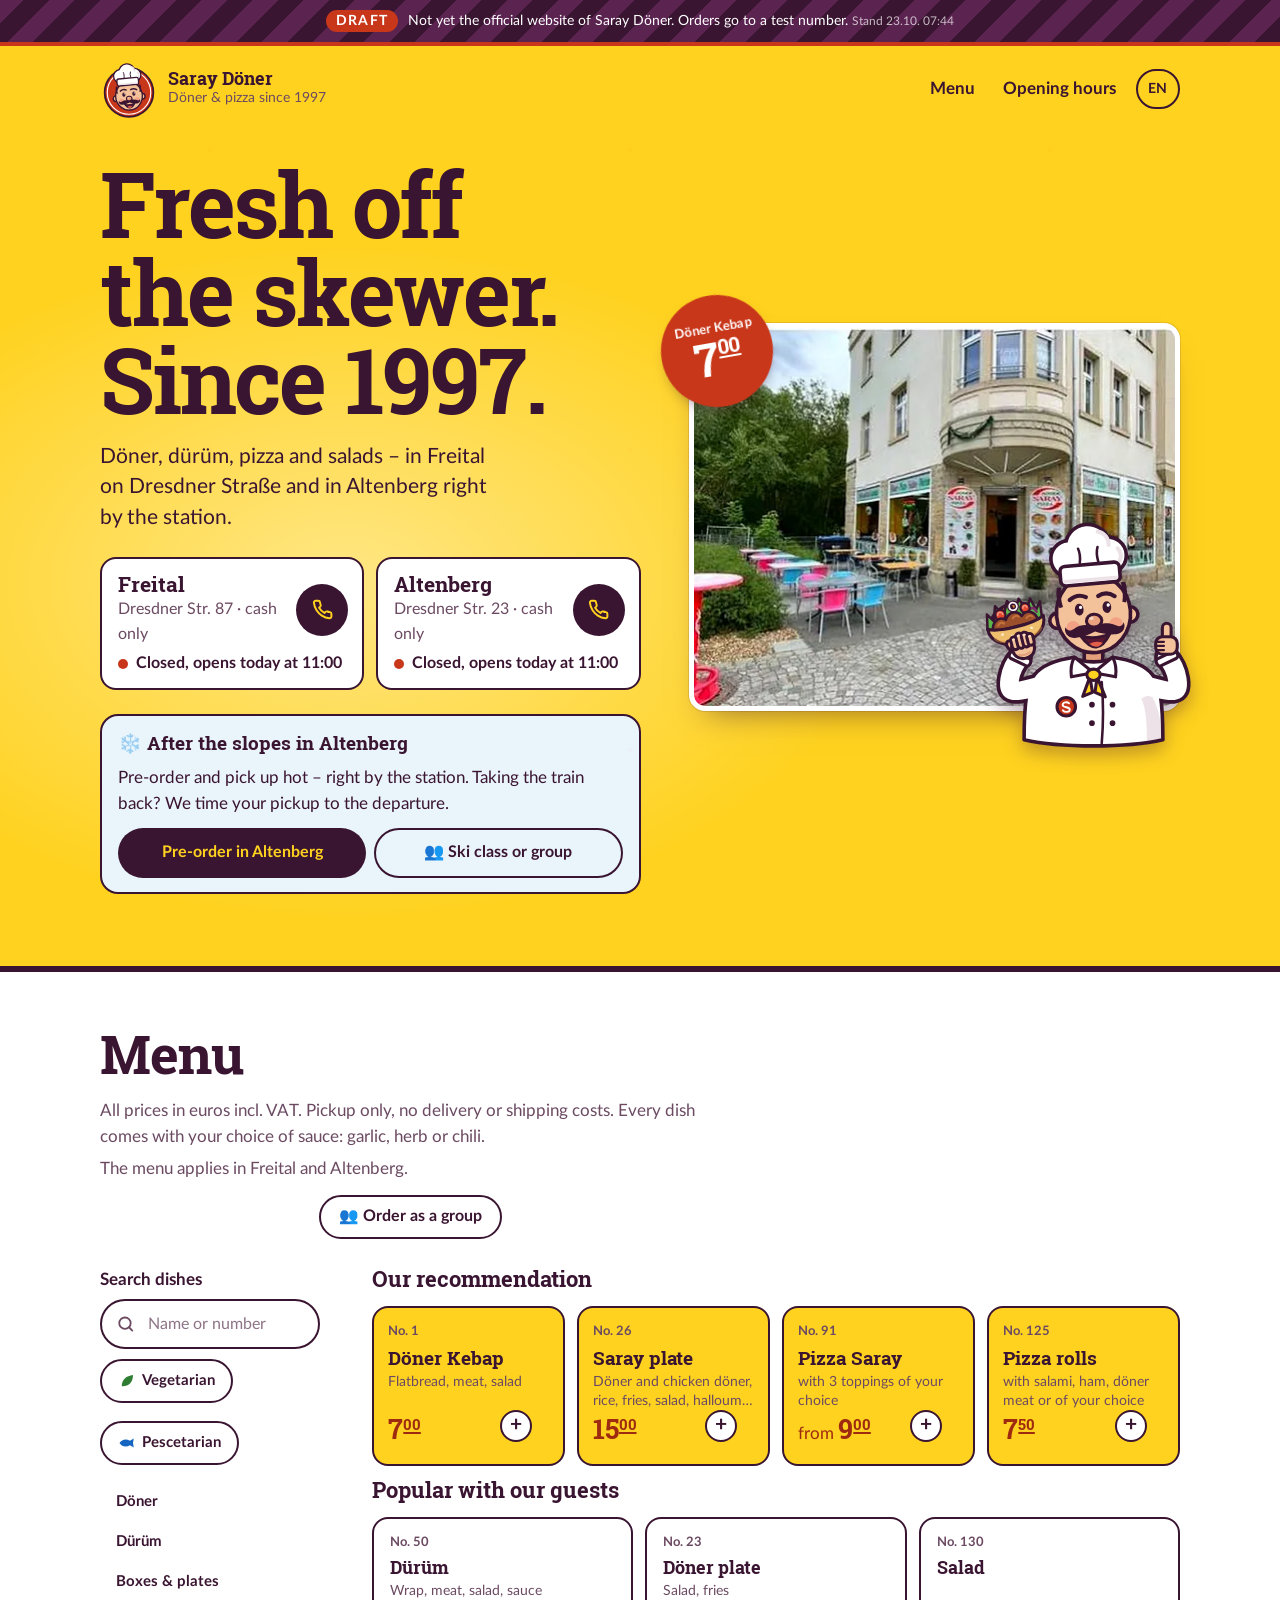
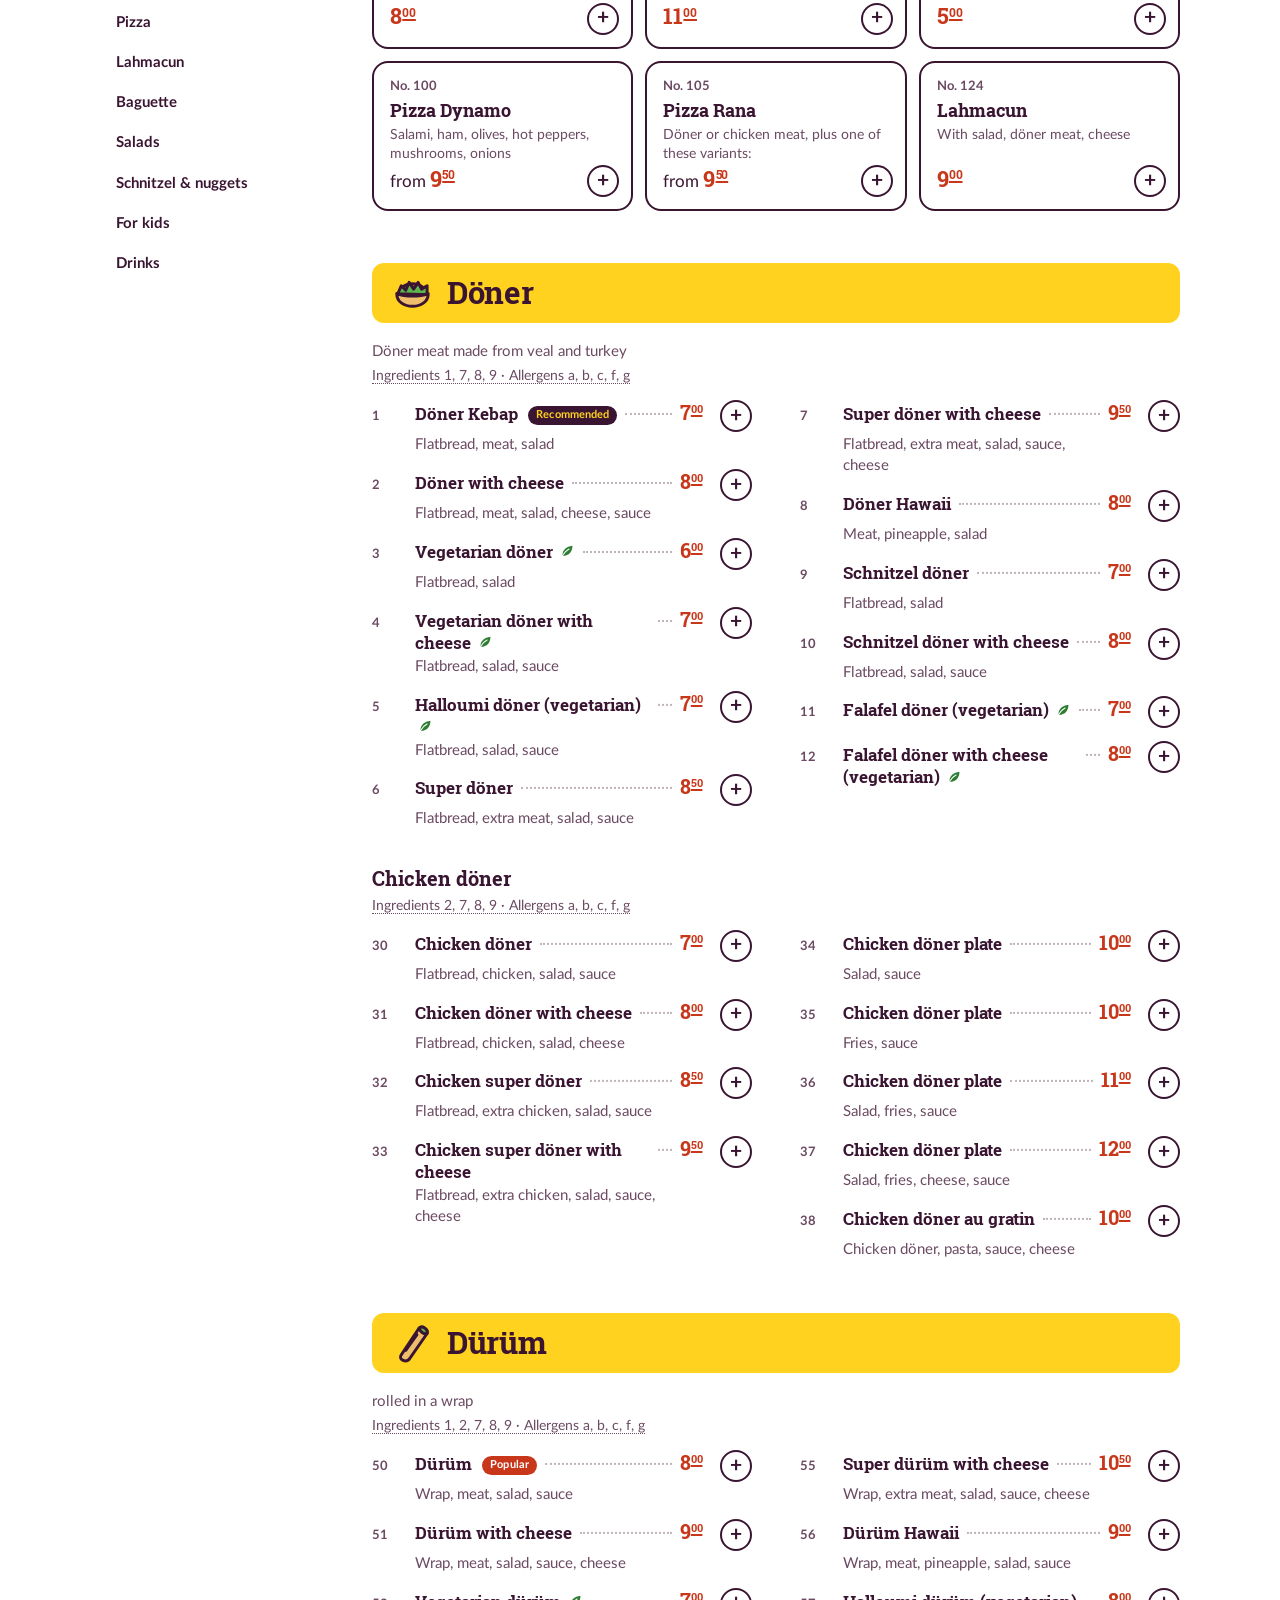
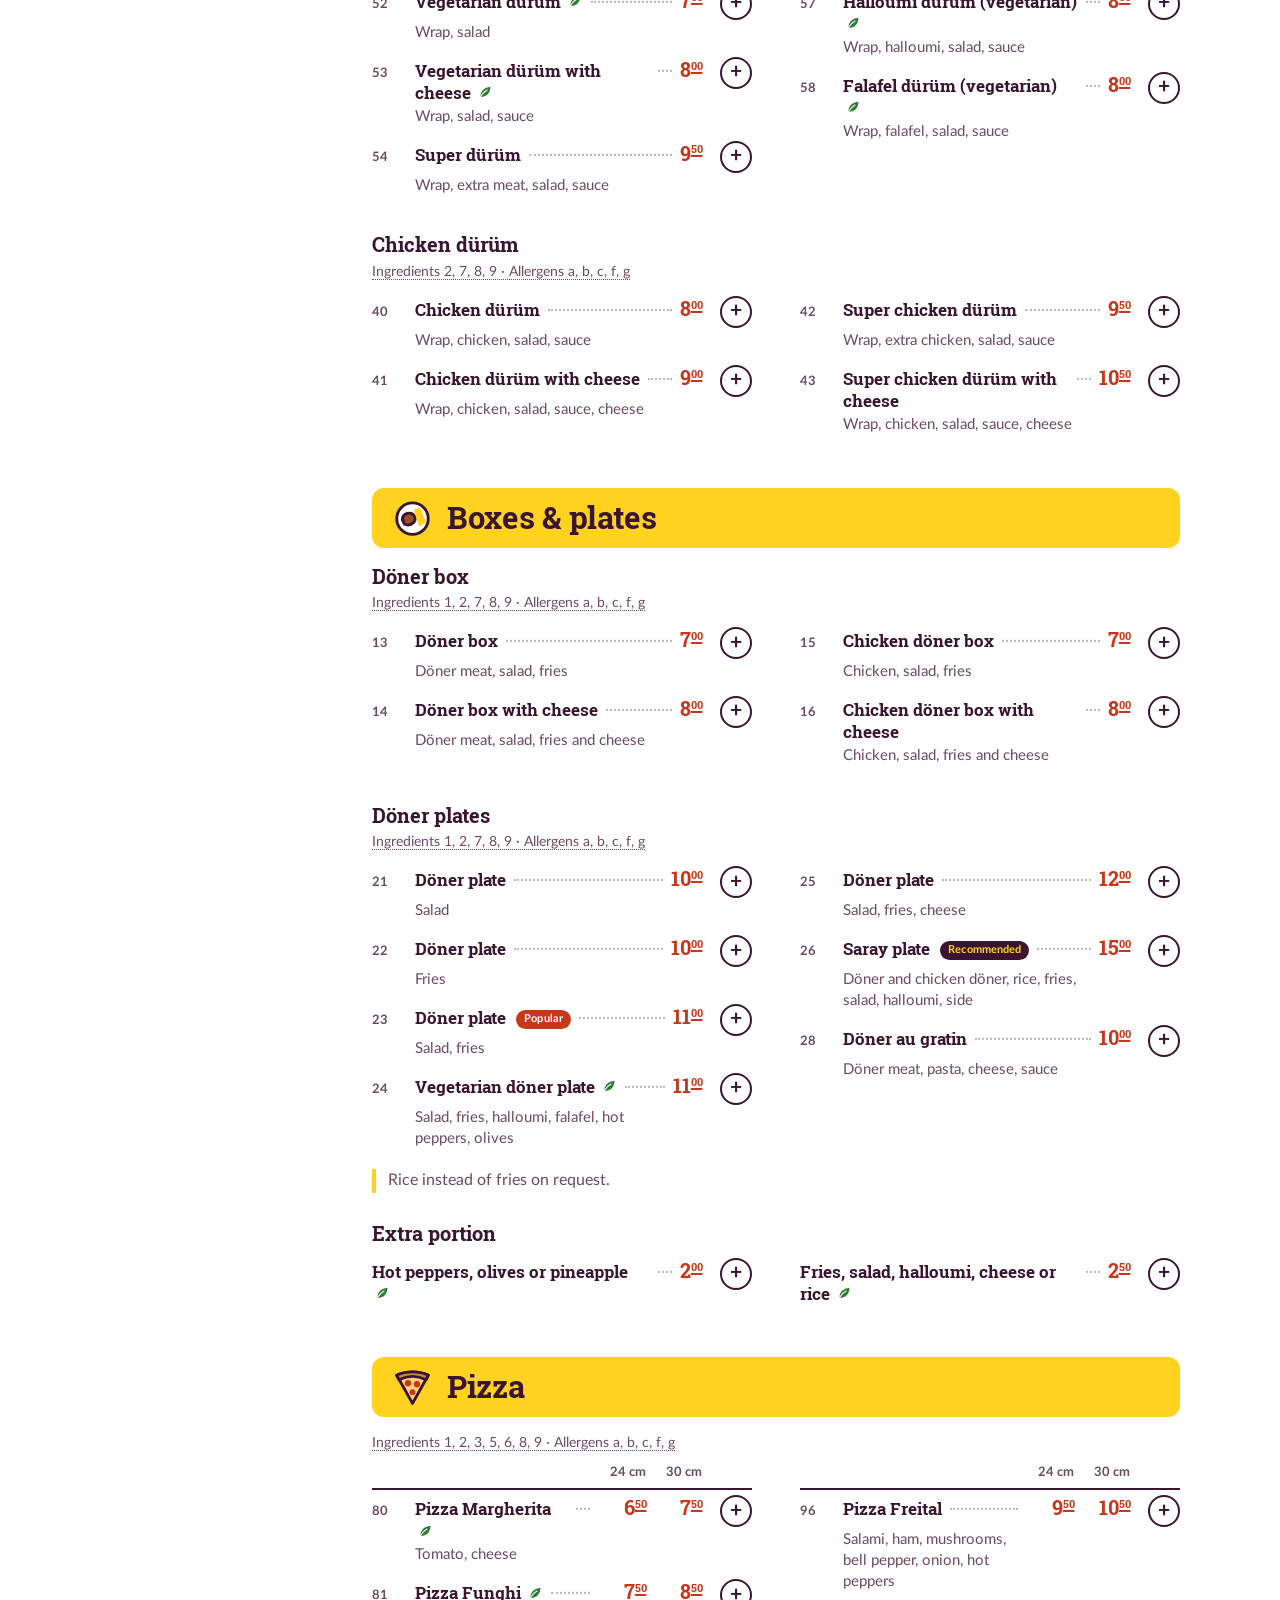
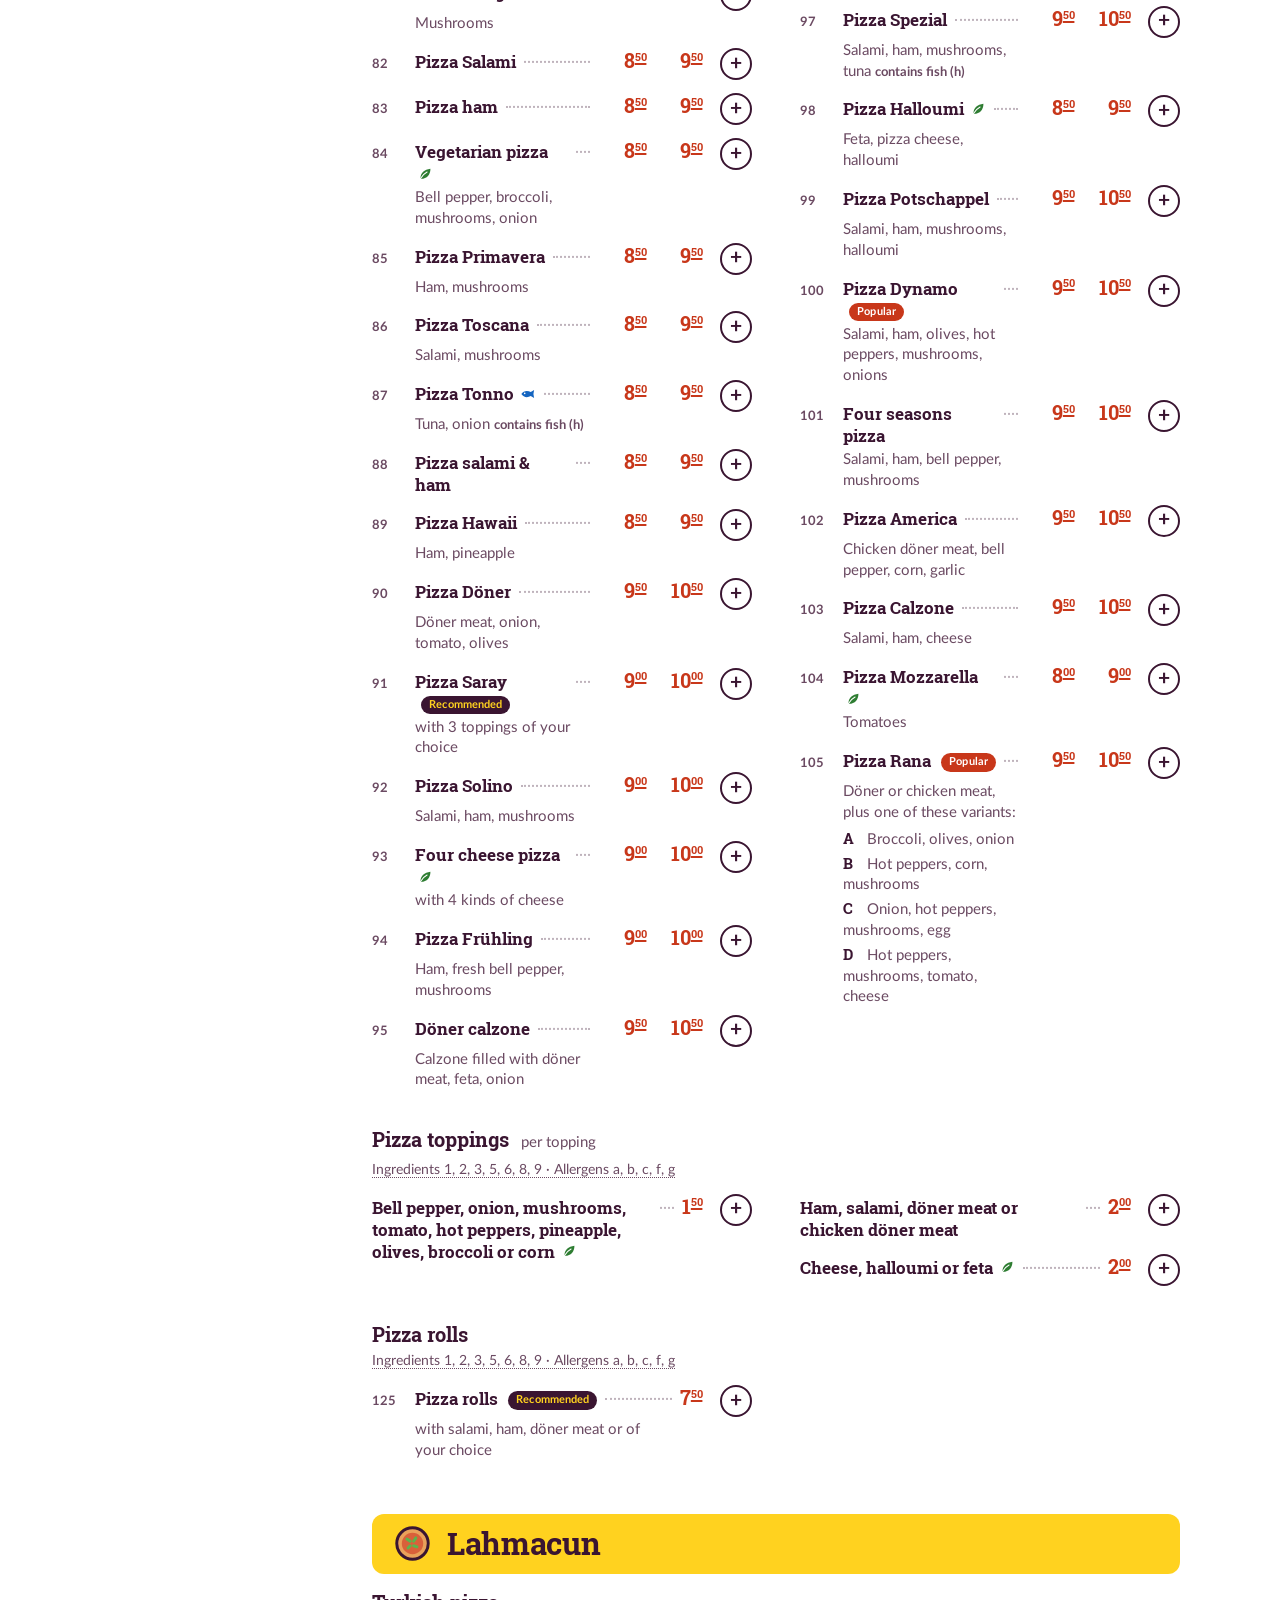
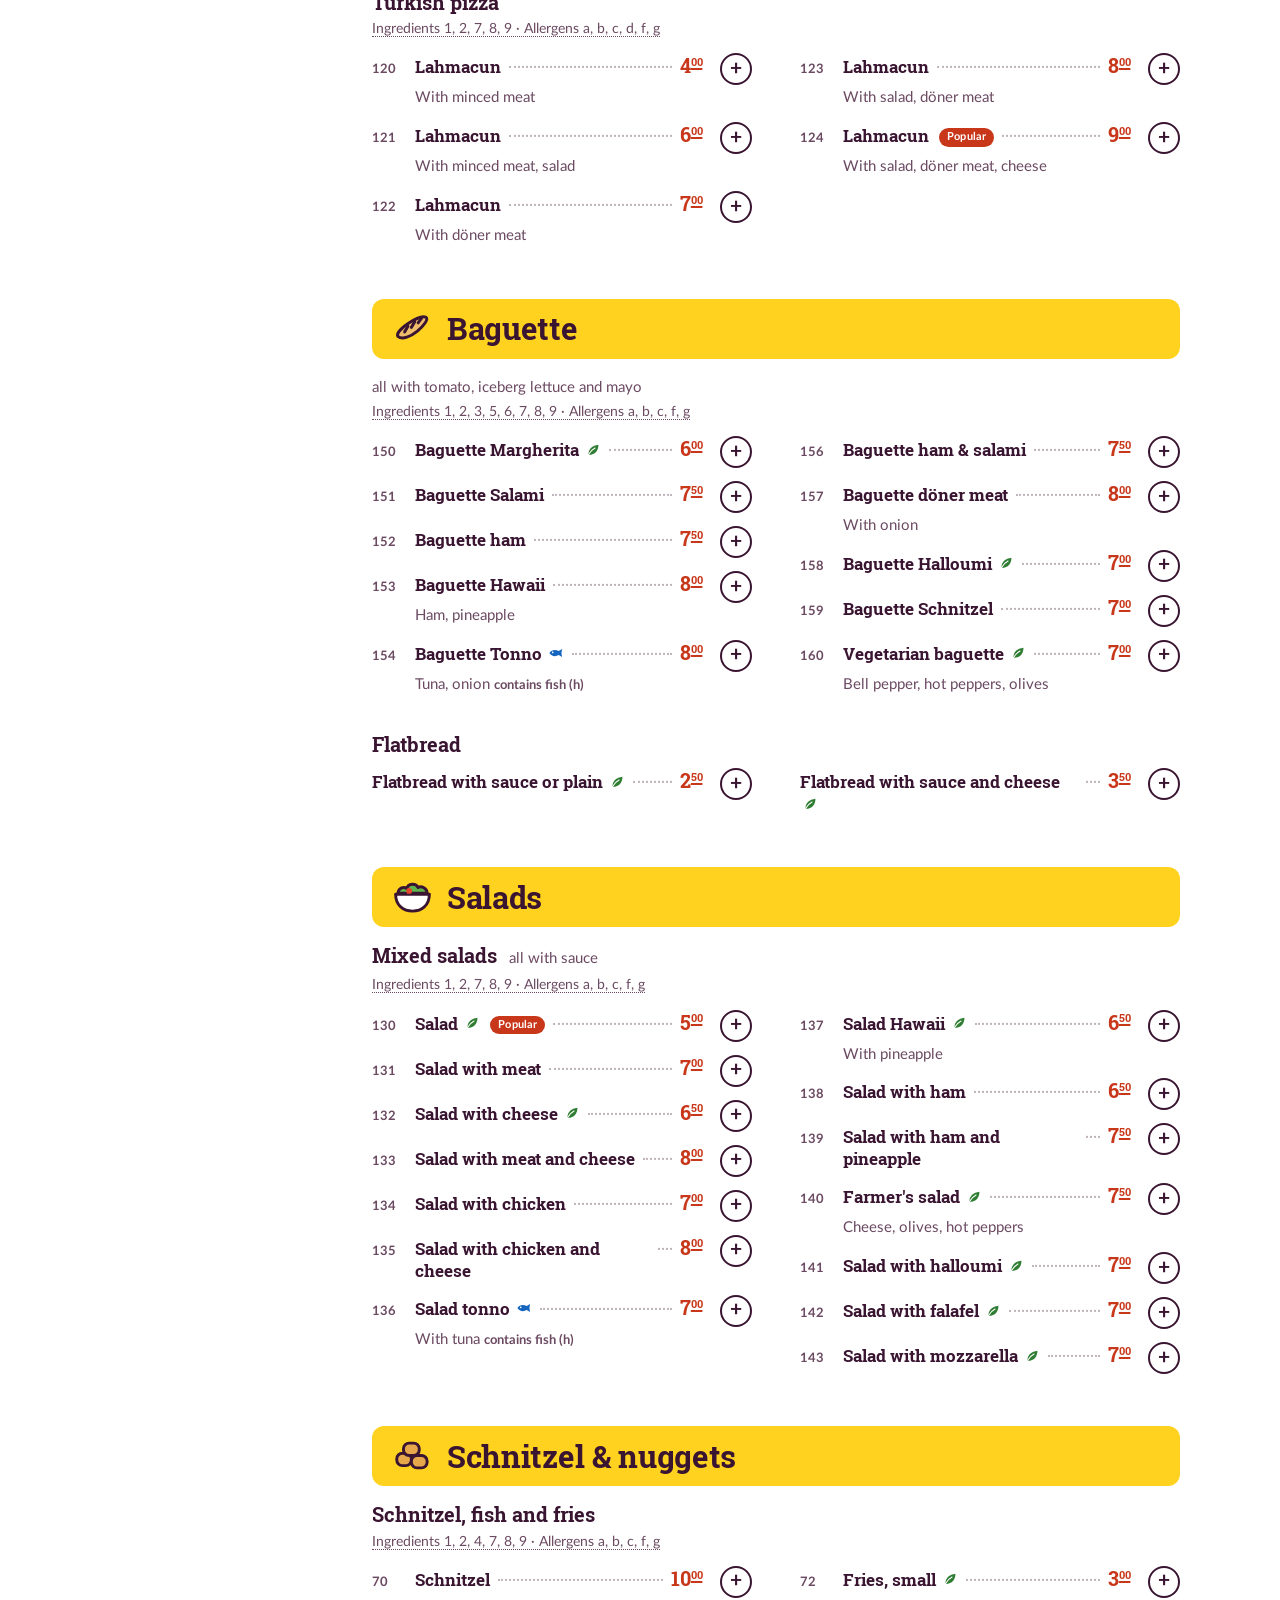
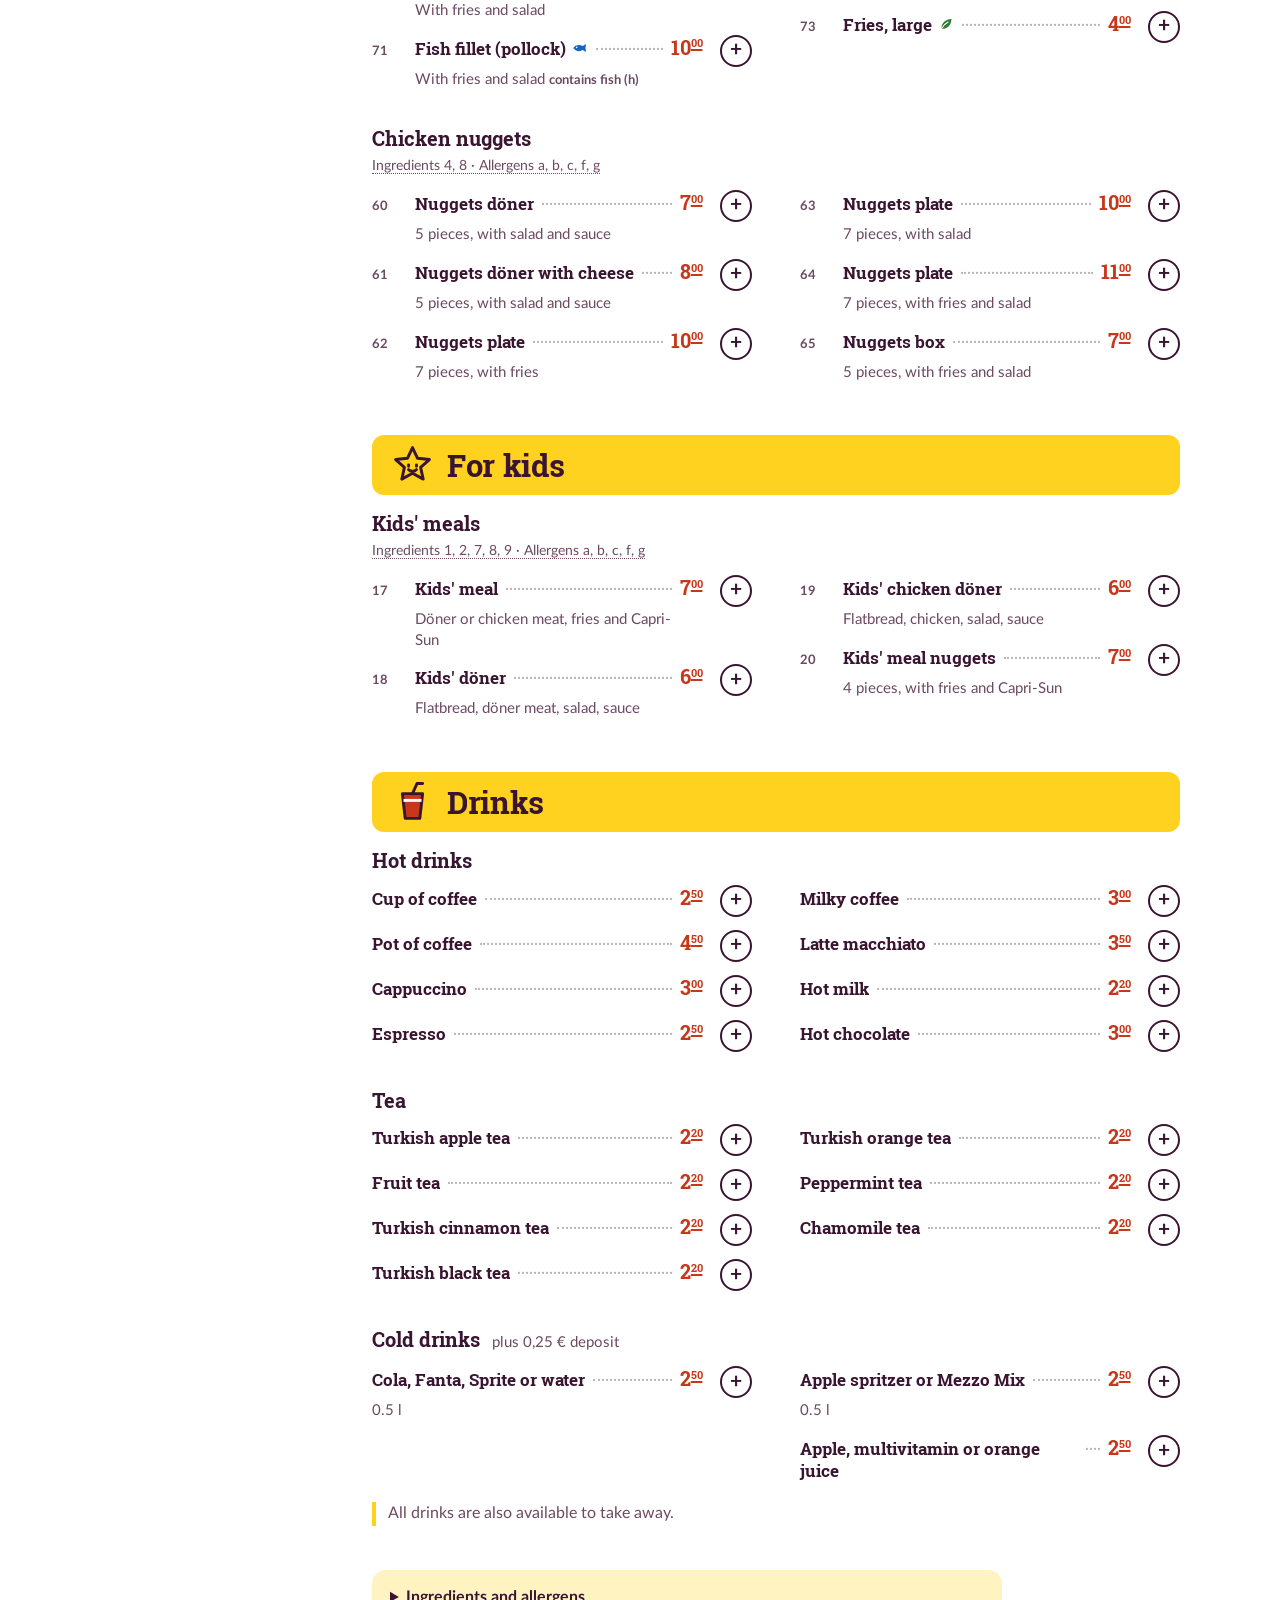
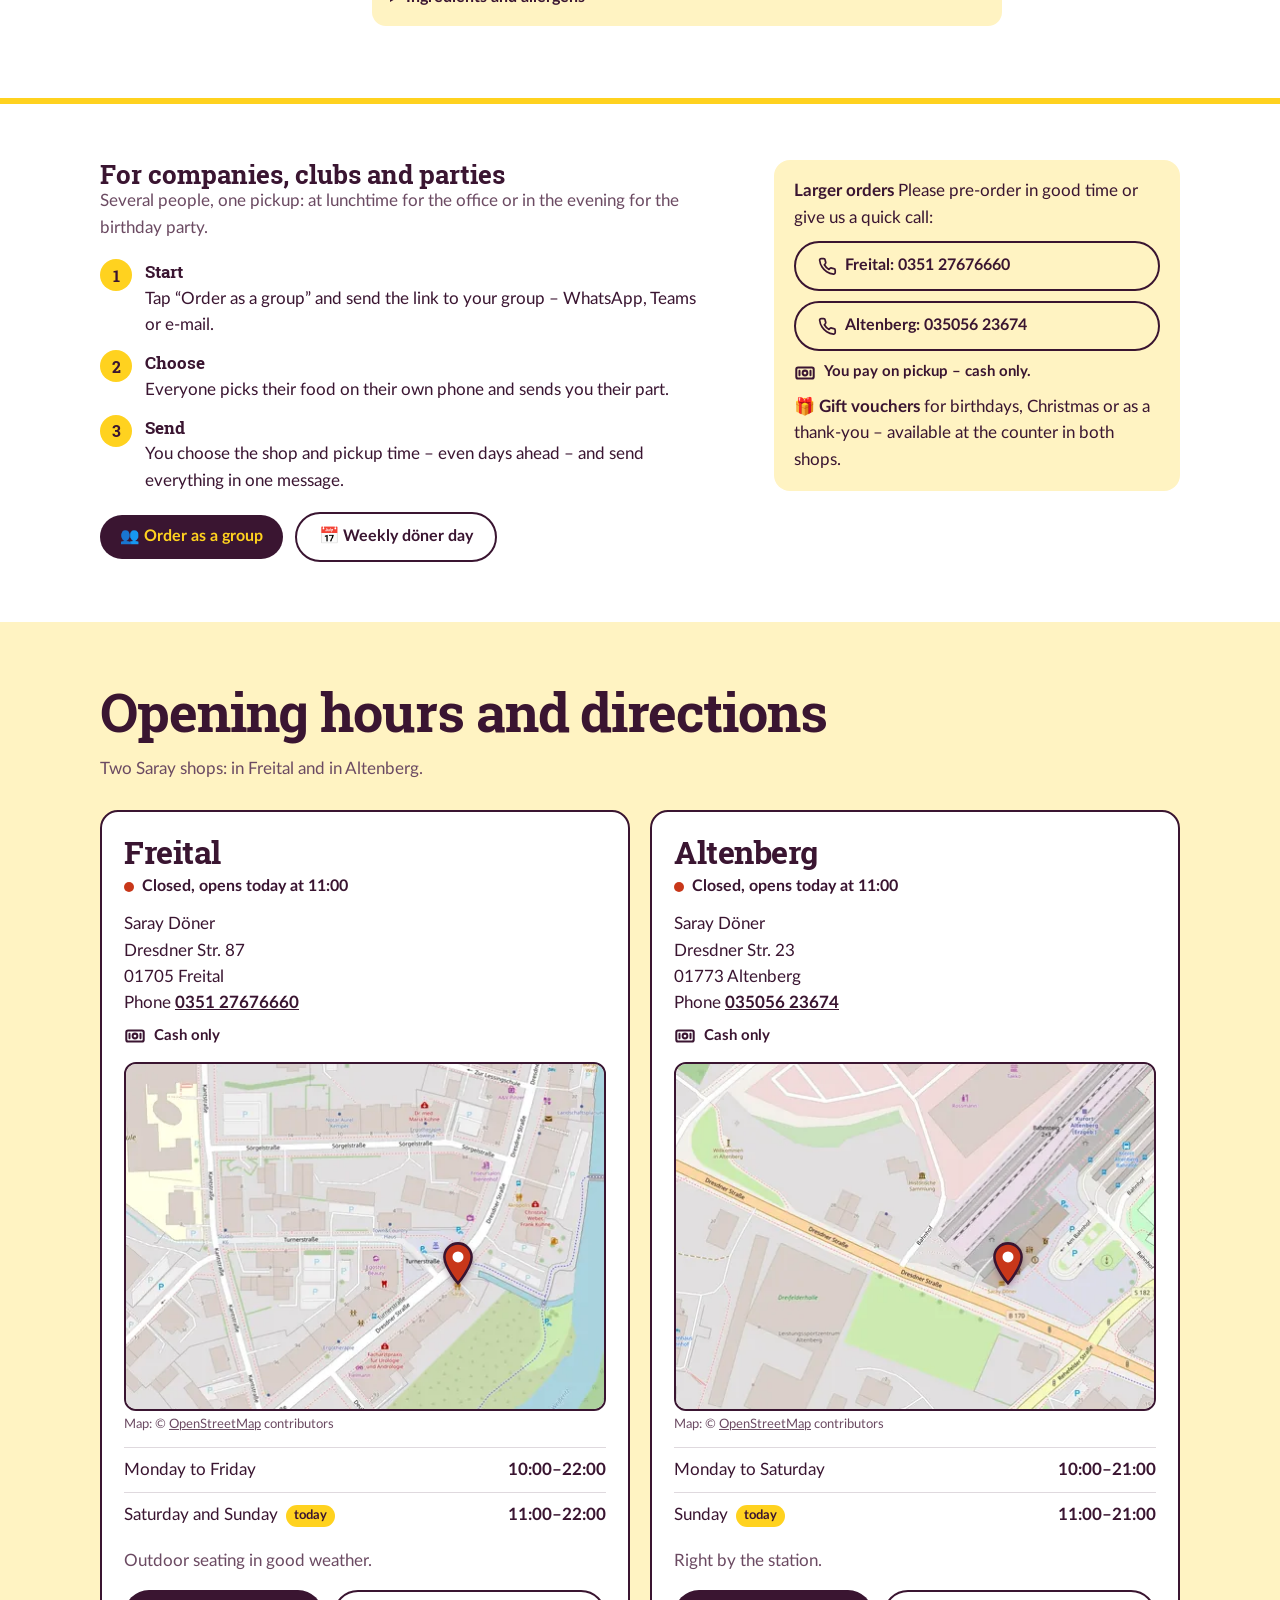
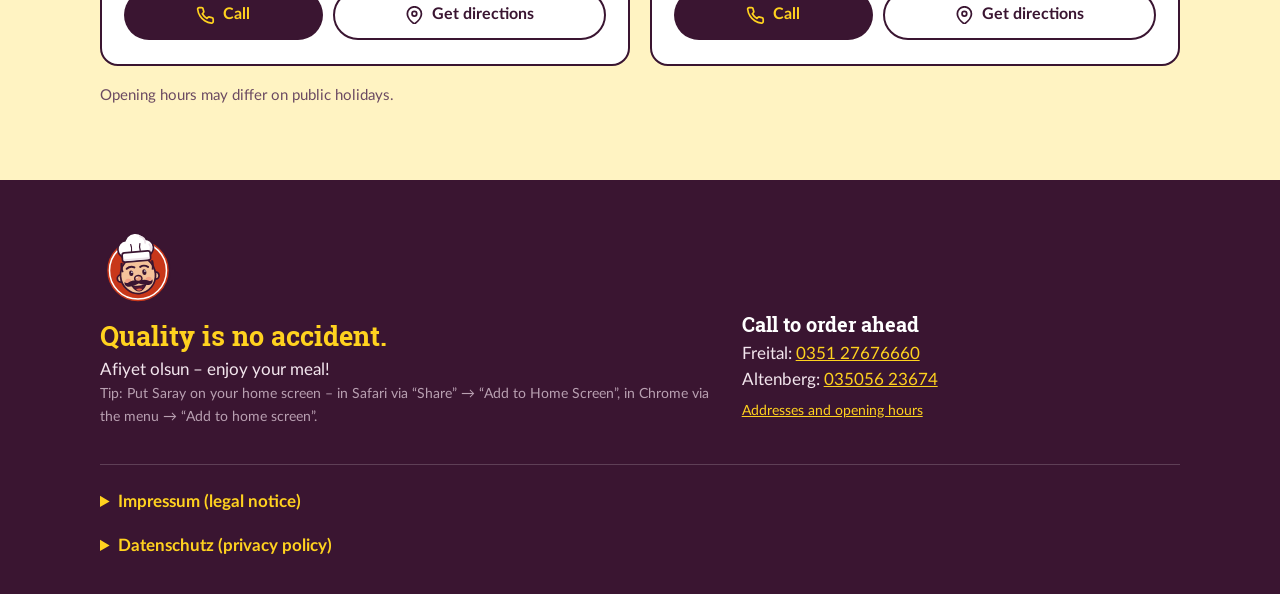
==== docs/index.html @ f1e2d2fd "Allergie-Hinweis, Tagesplan, Bestellungen an anderes Gerät, Testbestellung Co-Authored-By: Claude Op" ====
<!doctype html>
<!--
  Saray Döner – neue Website (Stand: 16.10.2026)
  Vor dem Livegang: Impressum und Datenschutz unten ausfüllen (gelb markiert),
  Adresse/Öffnungszeiten Altenberg und Preise mit dem Inhaber gegenprüfen.
  Keine externen Dienste: Schriften und Fotos sind in dieser Datei eingebettet.
-->
<html lang="de">
<head>
<meta charset="utf-8">
<meta name="viewport" content="width=device-width, initial-scale=1, viewport-fit=cover">
<title>[Entwurf] Saray Döner Freital &amp; Altenberg – Döner, Pizza und Salate seit 1997</title>
<meta name="description" content="Saray Döner in Freital (Dresdner Str. 87) und Altenberg (Dresdner Str. 23): Döner, Dürüm, Pizza, Lahmacun und Salate. Speisekarte mit Preisen, Öffnungszeiten und Telefonnummern.">
<link rel="canonical" href="https://xn--saraydner-57a.de/">
<meta name="theme-color" content="#FFD21F">
<meta name="format-detection" content="telephone=no">
<meta property="og:type" content="website">
<meta property="og:locale" content="de_DE">
<meta property="og:title" content="Saray Döner – Freital &amp; Altenberg">
<meta property="og:description" content="Döner, Dürüm, Pizza und Salate seit 1997. Speisekarte, Öffnungszeiten und Telefon.">
<meta property="og:url" content="https://xn--saraydner-57a.de/">
<link rel="icon" href="img/favicon-96.png" type="image/png" sizes="96x96">
<link rel="icon" href="img/saray-koch-kopf.svg" type="image/svg+xml">
<link rel="manifest" href="manifest.webmanifest">
<link rel="apple-touch-icon" href="img/app-180.png">
<meta name="apple-mobile-web-app-title" content="Saray">
<meta name="mobile-web-app-capable" content="yes">
<meta name="apple-mobile-web-app-capable" content="yes">
<meta name="robots" content="noindex">
<link rel="stylesheet" href="css/style.css?v=4a9db871">
<script type="application/ld+json">{"@context": "https://schema.org", "@graph": [{"@type": "Restaurant", "@id": "https://xn--saraydner-57a.de/#ort-freital", "name": "Saray Döner Freital", "url": "https://xn--saraydner-57a.de/", "telephone": "+49 351 27676660", "servesCuisine": ["Döner", "Pizza", "Türkisch"], "priceRange": "€", "paymentAccepted": "Cash", "currenciesAccepted": "EUR", "hasMenu": "https://xn--saraydner-57a.de/#speisekarte", "address": {"@type": "PostalAddress", "streetAddress": "Dresdner Str. 87", "postalCode": "01705", "addressLocality": "Freital", "addressCountry": "DE"}, "openingHoursSpecification": [{"@type": "OpeningHoursSpecification", "dayOfWeek": ["Monday", "Tuesday", "Wednesday", "Thursday", "Friday"], "opens": "10:00", "closes": "22:00"}, {"@type": "OpeningHoursSpecification", "dayOfWeek": ["Saturday", "Sunday"], "opens": "11:00", "closes": "22:00"}]}, {"@type": "Restaurant", "@id": "https://xn--saraydner-57a.de/#ort-altenberg", "name": "Saray Döner Altenberg", "url": "https://xn--saraydner-57a.de/", "telephone": "+49 35056 23674", "servesCuisine": ["Döner", "Pizza", "Türkisch"], "priceRange": "€", "paymentAccepted": "Cash", "currenciesAccepted": "EUR", "hasMenu": "https://xn--saraydner-57a.de/#speisekarte", "address": {"@type": "PostalAddress", "streetAddress": "Dresdner Str. 23", "postalCode": "01773", "addressLocality": "Altenberg", "addressCountry": "DE"}, "openingHoursSpecification": [{"@type": "OpeningHoursSpecification", "dayOfWeek": ["Monday", "Tuesday", "Wednesday", "Thursday", "Friday", "Saturday"], "opens": "10:00", "closes": "21:00"}, {"@type": "OpeningHoursSpecification", "dayOfWeek": ["Sunday"], "opens": "11:00", "closes": "21:00"}]}]}</script>
</head>
<body class="vorschau">
<div class="vorschau-band" role="note"><strong data-en="DRAFT">ENTWURF</strong> <span data-en="Not yet the official website of Saray Döner. Orders go to a test number.">Noch nicht die offizielle Seite von Saray Döner. Bestellungen gehen an eine Testnummer.</span> <small class="stand">Stand 23.10. 07:44</small></div>
<a class="skip" href="#speisekarte" data-en="Skip to menu">Zur Speisekarte springen</a>

<header class="kopf-band" id="oben">
  <div class="seitenkopf wrap">
    <a class="marke" href="#oben">
      <img class="logo" src="img/saray-koch-kopf.svg" width="58" height="58" alt="">
      <span class="marke-text"><b>Saray Döner</b><small data-en="Döner &amp; pizza since 1997">Döner &amp; Pizza seit 1997</small></span>
    </a>
    <nav class="kopf-nav" aria-label="Hauptmenü">
      <a href="#speisekarte" data-en="Menu">Speisekarte</a><a href="#standorte" data-en="Opening hours">Öffnungszeiten</a>
      <span class="sprache-wahl"><button type="button" class="sprache" id="sprache" aria-label="Sprache / Language" aria-haspopup="true" aria-expanded="false" aria-controls="sprachen-menu">DE</button>
      <ul class="sprachen-menu" id="sprachen-menu" hidden></ul></span>
    </nav>
  </div>
</header>


<main id="inhalt">
<div class="buehne-band">
  <section class="buehne wrap" aria-labelledby="titel">
    <div class="buehne-text">
      <img class="koch-klein" src="img/saray-koch.svg" width="430" height="470" alt="">
      <h1 id="titel" data-en-html="Fresh off the skewer.&lt;br&gt; Since 1997.">Frisch vom Spieß.<br> Seit 1997.</h1>
      <p class="lead" data-en="Döner, dürüm, pizza and salads – in Freital on Dresdner Straße and in Altenberg right by the station.">Döner, Dürüm, Pizza und Salate – in Freital an der Dresdner Straße und in Altenberg direkt am Bahnhof.</p>
      <ul class="schilder" aria-label="Unsere Läden">
<li class="schild">
  <p class="schild-ort"><a class="schild-link" href="#ort-freital" data-en-aria="Freital: opening hours and directions" aria-label="Freital: Öffnungszeiten und Anfahrt">Freital</a></p>
  <p class="schild-adresse">Dresdner Str. 87<span data-en=" · cash only"> · nur Barzahlung</span></p>
  <p class="status" data-status="freital"><span class="punkt" aria-hidden="true"></span><span class="status-text">Mo–Fr 10–22 Uhr, Sa–So 11–22 Uhr</span></p>
  <a class="schild-tel" href="tel:+4935127676660" aria-label="Freital anrufen: 0351 27676660" title="0351 27676660"><svg class="ico" viewBox="0 0 24 24" aria-hidden="true"><path d="M22 16.92v3a2 2 0 0 1-2.18 2 19.79 19.79 0 0 1-8.63-3.07 19.5 19.5 0 0 1-6-6 19.79 19.79 0 0 1-3.07-8.67A2 2 0 0 1 4.11 2h3a2 2 0 0 1 2 1.72c.13.96.36 1.9.7 2.81a2 2 0 0 1-.45 2.11L8.09 9.91a16 16 0 0 0 6 6l1.27-1.27a2 2 0 0 1 2.11-.45c.91.34 1.85.57 2.81.7A2 2 0 0 1 22 16.92z"/></svg></a>
</li>
<li class="schild">
  <p class="schild-ort"><a class="schild-link" href="#ort-altenberg" data-en-aria="Altenberg: opening hours and directions" aria-label="Altenberg: Öffnungszeiten und Anfahrt">Altenberg</a></p>
  <p class="schild-adresse">Dresdner Str. 23<span data-en=" · cash only"> · nur Barzahlung</span></p>
  <p class="status" data-status="altenberg"><span class="punkt" aria-hidden="true"></span><span class="status-text">Mo–Sa 10–21 Uhr, So 11–21 Uhr</span></p>
  <a class="schild-tel" href="tel:+493505623674" aria-label="Altenberg anrufen: 035056 23674" title="035056 23674"><svg class="ico" viewBox="0 0 24 24" aria-hidden="true"><path d="M22 16.92v3a2 2 0 0 1-2.18 2 19.79 19.79 0 0 1-8.63-3.07 19.5 19.5 0 0 1-6-6 19.79 19.79 0 0 1-3.07-8.67A2 2 0 0 1 4.11 2h3a2 2 0 0 1 2 1.72c.13.96.36 1.9.7 2.81a2 2 0 0 1-.45 2.11L8.09 9.91a16 16 0 0 0 6 6l1.27-1.27a2 2 0 0 1 2.11-.45c.91.34 1.85.57 2.81.7A2 2 0 0 1 22 16.92z"/></svg></a>
</li>
      </ul>
      <aside class="winter" id="winter" hidden aria-label="Wintersaison Altenberg">
        <p class="winter-titel"><span aria-hidden="true">❄️ </span><span data-en="After the slopes in Altenberg">Nach der Piste in Altenberg</span></p>
        <p data-en="Pre-order and pick up hot – right by the station. Taking the train back? We time your pickup to the departure.">Vorbestellen und warm abholen – direkt am Bahnhof. Mit dem Zug zurück? Wir richten die Abholung nach der Abfahrt.</p>
        <div class="winter-knoepfe"><button type="button" class="knopf knopf-dunkel" id="winter-bestellen" data-en="Pre-order in Altenberg">In Altenberg vorbestellen</button>
        <button type="button" class="knopf knopf-linie" id="winter-gruppe" data-en="👥 Ski class or group">👥 Skikurs oder Gruppe</button></div>
      </aside>
    </div>
    <div class="bilder">
      <figure class="foto"><img src="img/laden_web.webp" srcset="img/laden_480.webp 480w, img/laden_web.webp 894w" sizes="(min-width: 900px) 440px, 100vw" width="894" height="700" decoding="async"
        alt="Der Laden von außen: Eckhaus mit grünen Schildern, davor Tische und bunte Stühle."></figure>
      <img class="koch" src="img/saray-koch.svg" width="430" height="470" alt="">
      <p class="sticker" aria-hidden="true"><small>Döner Kebap</small><b><span class="sticker-preis">7<span class="sr-only">,</span><span class="ct">00</span><span class="sr-only"> Euro</span></span></b></p>
    </div>
  </section>
</div>

<section class="karte" id="speisekarte" aria-labelledby="karte-titel">
  <div class="wrap">
    <header class="karte-kopf abschnitt-kopf">
      <h2 id="karte-titel" data-en="Menu">Speisekarte</h2>
      <p data-en="All prices in euros incl. VAT. Pickup only, no delivery or shipping costs. Every dish comes with your choice of sauce: garlic, herb or chili.">Alle Preise in Euro inkl. MwSt. Nur Abholung, keine Liefer- oder Versandkosten. Zu jedem Gericht gibt es Soße nach Wahl: Knoblauch, Kräuter oder Chili.</p>
      <p data-en="The menu applies in Freital and Altenberg.">Die Karte gilt in Freital und Altenberg.</p>
      <p class="sammel-start"><button type="button" class="knopf knopf-linie knopf-sammel" data-sammel-start data-en="👥 Order as a group">👥 Gemeinsam bestellen</button></p>
      <div class="sammel-band" id="sammel-band" hidden><p id="sammel-band-text"></p><button type="button" class="knopf-klein" id="sammel-ende" data-en="End">Beenden</button></div>
    </header>
    <div class="karte-layout">
      <div class="karte-seite">
        <div class="suche" role="search">
          <label for="suche-feld" data-en="Search dishes">Gericht suchen</label>
          <div class="suche-feld"><svg class="ico" viewBox="0 0 24 24" aria-hidden="true"><circle cx="11" cy="11" r="7"/><path d="M20 20l-4-4"/></svg><input id="suche-feld" type="search" placeholder="Name oder Nummer" data-en-ph="Name or number" autocomplete="off" enterkeyhint="search"></div>
          <div class="diaet" role="group" aria-label="Ernährung" data-en-aria="Diet">
          <button type="button" class="veg-schalter" id="veg-schalter" data-diaet="veg" aria-pressed="false"><svg viewBox="0 0 24 24" aria-hidden="true"><path d="M5 19C5 10 11 5 20 4c0 9-5 15-14 15z" fill="#2E7D32"/></svg><span data-en="Vegetarian">Vegetarisch</span></button>
          <button type="button" class="veg-schalter pesc" id="pesc-schalter" data-diaet="pesc" aria-pressed="false"><svg viewBox="0 0 24 24" aria-hidden="true"><path d="M2 12c3-5 9-6 14-3l5-3-1 6 1 6-5-3c-5 3-11 2-14-3z" fill="#1565C0"/></svg><span data-en="Pescetarian">Pescetarisch</span></button>
          </div>
        </div>
        <div class="kat-marke" aria-hidden="true"></div>
        <nav class="kategorien" aria-label="Kategorien der Speisekarte"><ul><li><a href="#doener" data-en="Döner">Döner</a></li><li><a href="#duerum" data-en="Dürüm">Dürüm</a></li><li><a href="#teller" data-en="Boxes &amp; plates">Box &amp; Teller</a></li><li><a href="#pizza" data-en="Pizza">Pizza</a></li><li><a href="#lahmacun" data-en="Lahmacun">Lahmacun</a></li><li><a href="#baguette" data-en="Baguette">Baguette</a></li><li><a href="#salate" data-en="Salads">Salate</a></li><li><a href="#schnitzel" data-en="Schnitzel &amp; nuggets">Schnitzel &amp; Nuggets</a></li><li><a href="#kinder" data-en="For kids">Für Kinder</a></li><li><a href="#getraenke" data-en="Drinks">Getränke</a></li></ul></nav>
      </div>
      <div class="karte-inhalt">
        <section class="letzte" id="letzte" hidden aria-labelledby="letzte-titel">
          <h3 id="letzte-titel" data-en="Same as last time?">Wie letztes Mal?</h3>
          <p class="letzte-liste" id="letzte-liste"></p>
          <button type="button" class="knopf knopf-dunkel" id="letzte-knopf" data-en="Order the same again">Nochmal so bestellen</button>
          <details class="letzte-mehr" id="letzte-mehr" hidden><summary data-en="Earlier orders">Frühere Bestellungen</summary><ul id="letzte-weitere"></ul></details>
        </section>
        <p class="treffer" aria-live="polite" hidden></p>
        <div class="nichts" hidden><p><span data-en="No dish matches">Kein Gericht passt zu</span> <q></q>.</p><button type="button" class="knopf knopf-linie" data-en="Clear search">Suche löschen</button></div>
<section class="beliebt" aria-label="Empfehlungen"><h3 class="beliebt-titel" data-en="Our recommendation">Wir empfehlen</h3><ul class="tipps tipps-empfehlung"><li class="tipp tipp-gross ohne-koch" data-fisch data-nur-diaet hidden data-k="87" data-n="Nr. 87 Pizza Tonno" data-d="Thunfisch, Zwiebel" data-p="850|950" data-g="24 cm|30 cm" data-t="P" data-v="" data-ne="No. 87 Pizza Tonno" data-nen="Pizza Tonno" data-dn="Tuna, onion"><a href="#nr-87"><span class="tipp-nr"><span data-en="No.">Nr.</span> 87</span><b class="tipp-name" data-en="Pizza Tonno">Pizza Tonno</b><span class="tipp-info" data-en="Tuna, onion">Thunfisch, Zwiebel</span><span class="tipp-preis"><span data-en="from ">ab </span><span class="preis">8<span class="sr-only">,</span><span class="ct">50</span><span class="sr-only"> Euro</span></span></span></a><button type="button" class="plus" aria-label="Pizza Tonno zur Bestellung hinzufügen" data-en-aria="Add Pizza Tonno to my order">+</button></li><li class="tipp tipp-gross ohne-koch" data-k="1" data-n="Nr. 1 Döner Kebap" data-d="Fladenbrot, Fleisch, Salat" data-p="700" data-g="" data-t="D" data-v="" data-ne="No. 1 Döner Kebap" data-nen="Döner Kebap" data-dn="Flatbread, meat, salad"><a href="#nr-1"><span class="tipp-nr"><span data-en="No.">Nr.</span> 1</span><b class="tipp-name" data-en="Döner Kebap">Döner Kebap</b><span class="tipp-info" data-en="Flatbread, meat, salad">Fladenbrot, Fleisch, Salat</span><span class="tipp-preis"><span class="preis">7<span class="sr-only">,</span><span class="ct">00</span><span class="sr-only"> Euro</span></span></span></a><button type="button" class="plus" aria-label="Döner Kebap zur Bestellung hinzufügen" data-en-aria="Add Döner Kebap to my order">+</button></li><li class="tipp tipp-gross ohne-koch" data-veg data-nur-diaet hidden data-k="3" data-n="Nr. 3 Döner vegetarisch" data-d="Fladenbrot, Salat" data-p="600" data-g="" data-t="D" data-v="" data-ne="No. 3 Vegetarian döner" data-nen="Vegetarian döner" data-dn="Flatbread, salad"><a href="#nr-3"><span class="tipp-nr"><span data-en="No.">Nr.</span> 3</span><b class="tipp-name" data-en="Vegetarian döner">Döner vegetarisch</b><span class="tipp-info" data-en="Flatbread, salad">Fladenbrot, Salat</span><span class="tipp-preis"><span class="preis">6<span class="sr-only">,</span><span class="ct">00</span><span class="sr-only"> Euro</span></span></span></a><button type="button" class="plus" aria-label="Döner vegetarisch zur Bestellung hinzufügen" data-en-aria="Add Vegetarian döner to my order">+</button></li><li class="tipp tipp-gross ohne-koch" data-k="26" data-n="Nr. 26 Saray-Teller" data-d="Döner- und Hähnchendöner, Reis, Pommes, Salat, Halloumikäse, Beilage" data-p="1500" data-g="" data-t="D" data-v="" data-ne="No. 26 Saray plate" data-nen="Saray plate" data-dn="Döner and chicken döner, rice, fries, salad, halloumi, side"><a href="#nr-26"><span class="tipp-nr"><span data-en="No.">Nr.</span> 26</span><b class="tipp-name" data-en="Saray plate">Saray-Teller</b><span class="tipp-info" data-en="Döner and chicken döner, rice, fries, salad, halloumi, side">Döner- und Hähnchendöner, Reis, Pommes, Salat, Halloumikäse, Beilage</span><span class="tipp-preis"><span class="preis">15<span class="sr-only">,</span><span class="ct">00</span><span class="sr-only"> Euro</span></span></span></a><button type="button" class="plus" aria-label="Saray-Teller zur Bestellung hinzufügen" data-en-aria="Add Saray plate to my order">+</button></li><li class="tipp tipp-gross ohne-koch" data-veg data-k="91" data-n="Nr. 91 Pizza Saray" data-d="mit 3 Zutaten Ihrer Wahl" data-p="900|1000" data-g="24 cm|30 cm" data-t="S" data-v="" data-ne="No. 91 Pizza Saray" data-nen="Pizza Saray" data-dn="with 3 toppings of your choice"><a href="#nr-91"><span class="tipp-nr"><span data-en="No.">Nr.</span> 91</span><b class="tipp-name" data-en="Pizza Saray">Pizza Saray</b><span class="tipp-info" data-en="with 3 toppings of your choice">mit 3 Zutaten Ihrer Wahl</span><span class="tipp-preis"><span data-en="from ">ab </span><span class="preis">9<span class="sr-only">,</span><span class="ct">00</span><span class="sr-only"> Euro</span></span></span></a><button type="button" class="plus" aria-label="Pizza Saray zur Bestellung hinzufügen" data-en-aria="Add Pizza Saray to my order">+</button></li><li class="tipp tipp-gross ohne-koch" data-veg data-k="125" data-n="Nr. 125 Pizzabrötchen" data-d="mit Salami, Schinken, Dönerfleisch oder nach Wahl" data-p="750" data-g="" data-t="B" data-v="" data-ne="No. 125 Pizza rolls" data-nen="Pizza rolls" data-dn="with salami, ham, döner meat or of your choice"><a href="#nr-125"><span class="tipp-nr"><span data-en="No.">Nr.</span> 125</span><b class="tipp-name" data-en="Pizza rolls">Pizzabrötchen</b><span class="tipp-info" data-en="with salami, ham, döner meat or of your choice">mit Salami, Schinken, Dönerfleisch oder nach Wahl</span><span class="tipp-preis"><span class="preis">7<span class="sr-only">,</span><span class="ct">50</span><span class="sr-only"> Euro</span></span></span></a><button type="button" class="plus" aria-label="Pizzabrötchen zur Bestellung hinzufügen" data-en-aria="Add Pizza rolls to my order">+</button></li></ul><h3 class="beliebt-titel" data-en="Popular with our guests">Beliebt bei unseren Gästen</h3><ul class="tipps"><li class="tipp" data-veg data-nur-diaet hidden data-k="52" data-n="Nr. 52 Dürüm vegetarisch" data-d="Teigrolle, Salat" data-p="700" data-g="" data-t="D" data-v="" data-ne="No. 52 Vegetarian dürüm" data-nen="Vegetarian dürüm" data-dn="Wrap, salad"><a href="#nr-52"><span class="tipp-nr"><span data-en="No.">Nr.</span> 52</span><b class="tipp-name" data-en="Vegetarian dürüm">Dürüm vegetarisch</b><span class="tipp-info" data-en="Wrap, salad">Teigrolle, Salat</span><span class="tipp-preis"><span class="preis">7<span class="sr-only">,</span><span class="ct">00</span><span class="sr-only"> Euro</span></span></span></a><button type="button" class="plus" aria-label="Dürüm vegetarisch zur Bestellung hinzufügen" data-en-aria="Add Vegetarian dürüm to my order">+</button></li><li class="tipp" data-veg data-nur-diaet hidden data-k="5" data-n="Nr. 5 Halloumi-Döner, vegetarisch" data-d="Fladenbrot, Salat, Soße" data-p="700" data-g="" data-t="D" data-v="" data-ne="No. 5 Halloumi döner (vegetarian)" data-nen="Halloumi döner (vegetarian)" data-dn="Flatbread, salad, sauce"><a href="#nr-5"><span class="tipp-nr"><span data-en="No.">Nr.</span> 5</span><b class="tipp-name" data-en="Halloumi döner (vegetarian)">Halloumi-Döner, vegetarisch</b><span class="tipp-info" data-en="Flatbread, salad, sauce">Fladenbrot, Salat, Soße</span><span class="tipp-preis"><span class="preis">7<span class="sr-only">,</span><span class="ct">00</span><span class="sr-only"> Euro</span></span></span></a><button type="button" class="plus" aria-label="Halloumi-Döner, vegetarisch zur Bestellung hinzufügen" data-en-aria="Add Halloumi döner (vegetarian) to my order">+</button></li><li class="tipp" data-veg data-nur-diaet hidden data-k="58" data-n="Nr. 58 Falafel-Dürüm vegetarisch" data-d="Teigrolle, Falafel, Salat, Soße" data-p="800" data-g="" data-t="D" data-v="" data-ne="No. 58 Falafel dürüm (vegetarian)" data-nen="Falafel dürüm (vegetarian)" data-dn="Wrap, falafel, salad, sauce"><a href="#nr-58"><span class="tipp-nr"><span data-en="No.">Nr.</span> 58</span><b class="tipp-name" data-en="Falafel dürüm (vegetarian)">Falafel-Dürüm vegetarisch</b><span class="tipp-info" data-en="Wrap, falafel, salad, sauce">Teigrolle, Falafel, Salat, Soße</span><span class="tipp-preis"><span class="preis">8<span class="sr-only">,</span><span class="ct">00</span><span class="sr-only"> Euro</span></span></span></a><button type="button" class="plus" aria-label="Falafel-Dürüm vegetarisch zur Bestellung hinzufügen" data-en-aria="Add Falafel dürüm (vegetarian) to my order">+</button></li><li class="tipp" data-veg data-nur-diaet hidden data-k="24" data-n="Nr. 24 Döner-Teller vegetarisch" data-d="Salat, Pommes, Halloumi, Falafel, Peperoni, Oliven" data-p="1100" data-g="" data-t="D" data-v="" data-ne="No. 24 Vegetarian döner plate" data-nen="Vegetarian döner plate" data-dn="Salad, fries, halloumi, falafel, hot peppers, olives"><a href="#nr-24"><span class="tipp-nr"><span data-en="No.">Nr.</span> 24</span><b class="tipp-name" data-en="Vegetarian döner plate">Döner-Teller vegetarisch</b><span class="tipp-info" data-en="Salad, fries, halloumi, falafel, hot peppers, olives">Salat, Pommes, Halloumi, Falafel, Peperoni, Oliven</span><span class="tipp-preis"><span class="preis">11<span class="sr-only">,</span><span class="ct">00</span><span class="sr-only"> Euro</span></span></span></a><button type="button" class="plus" aria-label="Döner-Teller vegetarisch zur Bestellung hinzufügen" data-en-aria="Add Vegetarian döner plate to my order">+</button></li><li class="tipp" data-veg data-nur-diaet hidden data-k="84" data-n="Nr. 84 Pizza vegetarisch" data-d="Paprika, Brokkoli, Champignon, Zwiebel" data-p="850|950" data-g="24 cm|30 cm" data-t="P" data-v="" data-ne="No. 84 Vegetarian pizza" data-nen="Vegetarian pizza" data-dn="Bell pepper, broccoli, mushrooms, onion"><a href="#nr-84"><span class="tipp-nr"><span data-en="No.">Nr.</span> 84</span><b class="tipp-name" data-en="Vegetarian pizza">Pizza vegetarisch</b><span class="tipp-info" data-en="Bell pepper, broccoli, mushrooms, onion">Paprika, Brokkoli, Champignon, Zwiebel</span><span class="tipp-preis"><span data-en="from ">ab </span><span class="preis">8<span class="sr-only">,</span><span class="ct">50</span><span class="sr-only"> Euro</span></span></span></a><button type="button" class="plus" aria-label="Pizza vegetarisch zur Bestellung hinzufügen" data-en-aria="Add Vegetarian pizza to my order">+</button></li><li class="tipp" data-k="50" data-n="Nr. 50 Dürüm" data-d="Teigrolle, Fleisch, Salat, Soße" data-p="800" data-g="" data-t="D" data-v="" data-ne="No. 50 Dürüm" data-nen="Dürüm" data-dn="Wrap, meat, salad, sauce"><a href="#nr-50"><span class="tipp-nr"><span data-en="No.">Nr.</span> 50</span><b class="tipp-name" data-en="Dürüm">Dürüm</b><span class="tipp-info" data-en="Wrap, meat, salad, sauce">Teigrolle, Fleisch, Salat, Soße</span><span class="tipp-preis"><span class="preis">8<span class="sr-only">,</span><span class="ct">00</span><span class="sr-only"> Euro</span></span></span></a><button type="button" class="plus" aria-label="Dürüm zur Bestellung hinzufügen" data-en-aria="Add Dürüm to my order">+</button></li><li class="tipp" data-k="23" data-n="Nr. 23 Döner-Teller" data-d="Salat, Pommes" data-p="1100" data-g="" data-t="D" data-v="" data-ne="No. 23 Döner plate" data-nen="Döner plate" data-dn="Salad, fries"><a href="#nr-23"><span class="tipp-nr"><span data-en="No.">Nr.</span> 23</span><b class="tipp-name" data-en="Döner plate">Döner-Teller</b><span class="tipp-info" data-en="Salad, fries">Salat, Pommes</span><span class="tipp-preis"><span class="preis">11<span class="sr-only">,</span><span class="ct">00</span><span class="sr-only"> Euro</span></span></span></a><button type="button" class="plus" aria-label="Döner-Teller zur Bestellung hinzufügen" data-en-aria="Add Döner plate to my order">+</button></li><li class="tipp" data-veg data-k="130" data-n="Nr. 130 Salat" data-d="" data-p="500" data-g="" data-t="SA" data-v="" data-ne="No. 130 Salad" data-nen="Salad" data-dn=""><a href="#nr-130"><span class="tipp-nr"><span data-en="No.">Nr.</span> 130</span><b class="tipp-name" data-en="Salad">Salat</b><span class="tipp-info" data-en=""></span><span class="tipp-preis"><span class="preis">5<span class="sr-only">,</span><span class="ct">00</span><span class="sr-only"> Euro</span></span></span></a><button type="button" class="plus" aria-label="Salat zur Bestellung hinzufügen" data-en-aria="Add Salad to my order">+</button></li><li class="tipp" data-k="100" data-n="Nr. 100 Pizza Dynamo" data-d="Salami, Schinken, Oliven, Peperoni, Champignon, Zwiebeln" data-p="950|1050" data-g="24 cm|30 cm" data-t="P" data-v="" data-ne="No. 100 Pizza Dynamo" data-nen="Pizza Dynamo" data-dn="Salami, ham, olives, hot peppers, mushrooms, onions"><a href="#nr-100"><span class="tipp-nr"><span data-en="No.">Nr.</span> 100</span><b class="tipp-name" data-en="Pizza Dynamo">Pizza Dynamo</b><span class="tipp-info" data-en="Salami, ham, olives, hot peppers, mushrooms, onions">Salami, Schinken, Oliven, Peperoni, Champignon, Zwiebeln</span><span class="tipp-preis"><span data-en="from ">ab </span><span class="preis">9<span class="sr-only">,</span><span class="ct">50</span><span class="sr-only"> Euro</span></span></span></a><button type="button" class="plus" aria-label="Pizza Dynamo zur Bestellung hinzufügen" data-en-aria="Add Pizza Dynamo to my order">+</button></li><li class="tipp" data-k="105" data-n="Nr. 105 Pizza Rana" data-d="Döner- oder Hähnchenfleisch, dazu eine dieser Varianten:" data-p="950|1050" data-g="24 cm|30 cm" data-t="R" data-v="A: Brokkoli, Oliven, Zwiebel|B: Peperoni, Mais, Champignon|C: Zwiebel, Peperoni, Champignon, Ei|D: Peperoni, Champignon, Tomate, Käse" data-ne="No. 105 Pizza Rana" data-nen="Pizza Rana" data-dn="Döner or chicken meat, plus one of these variants:"><a href="#nr-105"><span class="tipp-nr"><span data-en="No.">Nr.</span> 105</span><b class="tipp-name" data-en="Pizza Rana">Pizza Rana</b><span class="tipp-info" data-en="Döner or chicken meat, plus one of these variants:">Döner- oder Hähnchenfleisch, dazu eine dieser Varianten:</span><span class="tipp-preis"><span data-en="from ">ab </span><span class="preis">9<span class="sr-only">,</span><span class="ct">50</span><span class="sr-only"> Euro</span></span></span></a><button type="button" class="plus" aria-label="Pizza Rana zur Bestellung hinzufügen" data-en-aria="Add Pizza Rana to my order">+</button></li><li class="tipp" data-k="124" data-n="Nr. 124 Lahmacun" data-d="mit Salat, Dönerfleisch, Käse" data-p="900" data-g="" data-t="D" data-v="" data-ne="No. 124 Lahmacun" data-nen="Lahmacun" data-dn="With salad, döner meat, cheese"><a href="#nr-124"><span class="tipp-nr"><span data-en="No.">Nr.</span> 124</span><b class="tipp-name" data-en="Lahmacun">Lahmacun</b><span class="tipp-info" data-en="With salad, döner meat, cheese">mit Salat, Dönerfleisch, Käse</span><span class="tipp-preis"><span class="preis">9<span class="sr-only">,</span><span class="ct">00</span><span class="sr-only"> Euro</span></span></span></a><button type="button" class="plus" aria-label="Lahmacun zur Bestellung hinzufügen" data-en-aria="Add Lahmacun to my order">+</button></li></ul></section>
<section class="gruppe" id="doener" aria-labelledby="g-doener">
<h3 class="band" id="g-doener"><svg class="band-icon" viewBox="0 0 40 40" aria-hidden="true"><path d="M8 22 C8 9 32 9 32 22 Z" fill="#C9873A" stroke="#3A1531" stroke-width="2.6" stroke-linejoin="round"/><path d="M7 21 L10 14 L14 18 L17 11 L21 17 L25 11 L28 17 L33 14 L33 22 Z" fill="#5DB44C" stroke="#3A1531" stroke-width="2.6" stroke-linejoin="round"/><path d="M6 21 C6 36 34 36 34 21 C26 24 14 24 6 21 Z" fill="#EFBE6C" stroke="#3A1531" stroke-width="2.6" stroke-linejoin="round"/></svg><span data-en="Döner">Döner</span></h3>
<div class="abschnitt">
<p class="abschnitt-titel solo"><span class="abschnitt-info" data-en="Döner meat made from veal and turkey">Dönerfleisch aus Kalb und Pute</span></p>
<p class="kennz"><a href="#allergene" data-allergene><span data-en="Ingredients">Inhaltsstoffe</span> <abbr title="Döner">1</abbr>, <abbr title="Fladenbrot">7</abbr>, <abbr title="Soße">8</abbr>, <abbr title="Käse in Salzlake, 40 % Fett i. Tr.">9</abbr> · <span data-en="Allergens">Allergene</span> <abbr title="Weizenmehl" data-en-title="Wheat flour">a</abbr>, <abbr title="Milch und Milcherzeugnisse" data-en-title="Milk and milk products">b</abbr>, <abbr title="Sellerie, Senf, Soja" data-en-title="Celery, mustard, soy">c</abbr>, <abbr title="Hühnereiweißpulver" data-en-title="Egg white powder">f</abbr>, <abbr title="Sesam" data-en-title="Sesame">g</abbr></a></p>
<ul class="liste" style="--zeilen:6">
<li class="gericht ist-beliebt" id="nr-1" data-s="1 Döner Kebap Fladenbrot, Fleisch, Salat Döner Döner Döner Kebap Flatbread, meat, salad Döner Döner empfehlung" data-k="1" data-n="Nr. 1 Döner Kebap" data-d="Fladenbrot, Fleisch, Salat" data-p="700" data-g="" data-t="D" data-v="" data-ne="No. 1 Döner Kebap" data-nen="Döner Kebap" data-dn="Flatbread, meat, salad"><span class="nr"><span class="sr-only">Nr. </span>1</span><span class="zeile"><span class="name"><span data-en="Döner Kebap">Döner Kebap</span> <span class="marke-beliebt marke-empfehlung" data-en="Recommended">Empfehlung</span></span><span class="punkte" aria-hidden="true"></span></span><span class="preis">7<span class="sr-only">,</span><span class="ct">00</span><span class="sr-only"> Euro</span></span><button type="button" class="plus" aria-label="Döner Kebap zur Bestellung hinzufügen" data-en-aria="Add Döner Kebap to my order">+</button><div class="info"><span data-en="Flatbread, meat, salad">Fladenbrot, Fleisch, Salat</span></div></li>
<li class="gericht" id="nr-2" data-s="2 Döner mit Käse Fladenbrot, Fleisch, Salat, Käse, Soße Döner Döner Döner with cheese Flatbread, meat, salad, cheese, sauce Döner Döner" data-k="2" data-n="Nr. 2 Döner mit Käse" data-d="Fladenbrot, Fleisch, Salat, Käse, Soße" data-p="800" data-g="" data-t="D" data-v="" data-ne="No. 2 Döner with cheese" data-nen="Döner with cheese" data-dn="Flatbread, meat, salad, cheese, sauce"><span class="nr"><span class="sr-only">Nr. </span>2</span><span class="zeile"><span class="name"><span data-en="Döner with cheese">Döner mit Käse</span></span><span class="punkte" aria-hidden="true"></span></span><span class="preis">8<span class="sr-only">,</span><span class="ct">00</span><span class="sr-only"> Euro</span></span><button type="button" class="plus" aria-label="Döner mit Käse zur Bestellung hinzufügen" data-en-aria="Add Döner with cheese to my order">+</button><div class="info"><span data-en="Flatbread, meat, salad, cheese, sauce">Fladenbrot, Fleisch, Salat, Käse, Soße</span></div></li>
<li class="gericht" id="nr-3" data-s="3 Döner vegetarisch Fladenbrot, Salat Döner Döner Vegetarian döner Flatbread, salad Döner Döner vegetarisch vegetarian" data-veg data-k="3" data-n="Nr. 3 Döner vegetarisch" data-d="Fladenbrot, Salat" data-p="600" data-g="" data-t="D" data-v="" data-ne="No. 3 Vegetarian döner" data-nen="Vegetarian döner" data-dn="Flatbread, salad"><span class="nr"><span class="sr-only">Nr. </span>3</span><span class="zeile"><span class="name"><span data-en="Vegetarian döner">Döner vegetarisch</span> <svg class="veg" viewBox="0 0 24 24" role="img" aria-label="vegetarisch" data-en-aria="vegetarian"><title>vegetarisch</title><path d="M5 19C5 10 11 5 20 4c0 9-5 15-14 15z" fill="#2E7D32"/><path d="M5 19c3-5 6-8 10-10" fill="none" stroke="#fff" stroke-width="1.6" stroke-linecap="round"/></svg></span><span class="punkte" aria-hidden="true"></span></span><span class="preis">6<span class="sr-only">,</span><span class="ct">00</span><span class="sr-only"> Euro</span></span><button type="button" class="plus" aria-label="Döner vegetarisch zur Bestellung hinzufügen" data-en-aria="Add Vegetarian döner to my order">+</button><div class="info"><span data-en="Flatbread, salad">Fladenbrot, Salat</span></div></li>
<li class="gericht" id="nr-4" data-s="4 Döner vegetarisch mit Käse Fladenbrot, Salat, Soße Döner Döner Vegetarian döner with cheese Flatbread, salad, sauce Döner Döner vegetarisch vegetarian" data-veg data-k="4" data-n="Nr. 4 Döner vegetarisch mit Käse" data-d="Fladenbrot, Salat, Soße" data-p="700" data-g="" data-t="D" data-v="" data-ne="No. 4 Vegetarian döner with cheese" data-nen="Vegetarian döner with cheese" data-dn="Flatbread, salad, sauce"><span class="nr"><span class="sr-only">Nr. </span>4</span><span class="zeile"><span class="name"><span data-en="Vegetarian döner with cheese">Döner vegetarisch mit Käse</span> <svg class="veg" viewBox="0 0 24 24" role="img" aria-label="vegetarisch" data-en-aria="vegetarian"><title>vegetarisch</title><path d="M5 19C5 10 11 5 20 4c0 9-5 15-14 15z" fill="#2E7D32"/><path d="M5 19c3-5 6-8 10-10" fill="none" stroke="#fff" stroke-width="1.6" stroke-linecap="round"/></svg></span><span class="punkte" aria-hidden="true"></span></span><span class="preis">7<span class="sr-only">,</span><span class="ct">00</span><span class="sr-only"> Euro</span></span><button type="button" class="plus" aria-label="Döner vegetarisch mit Käse zur Bestellung hinzufügen" data-en-aria="Add Vegetarian döner with cheese to my order">+</button><div class="info"><span data-en="Flatbread, salad, sauce">Fladenbrot, Salat, Soße</span></div></li>
<li class="gericht" id="nr-5" data-s="5 Halloumi-Döner, vegetarisch Fladenbrot, Salat, Soße Döner Döner Halloumi döner (vegetarian) Flatbread, salad, sauce Döner Döner vegetarisch vegetarian" data-veg data-k="5" data-n="Nr. 5 Halloumi-Döner, vegetarisch" data-d="Fladenbrot, Salat, Soße" data-p="700" data-g="" data-t="D" data-v="" data-ne="No. 5 Halloumi döner (vegetarian)" data-nen="Halloumi döner (vegetarian)" data-dn="Flatbread, salad, sauce"><span class="nr"><span class="sr-only">Nr. </span>5</span><span class="zeile"><span class="name"><span data-en="Halloumi döner (vegetarian)">Halloumi-Döner, vegetarisch</span> <svg class="veg" viewBox="0 0 24 24" role="img" aria-label="vegetarisch" data-en-aria="vegetarian"><title>vegetarisch</title><path d="M5 19C5 10 11 5 20 4c0 9-5 15-14 15z" fill="#2E7D32"/><path d="M5 19c3-5 6-8 10-10" fill="none" stroke="#fff" stroke-width="1.6" stroke-linecap="round"/></svg></span><span class="punkte" aria-hidden="true"></span></span><span class="preis">7<span class="sr-only">,</span><span class="ct">00</span><span class="sr-only"> Euro</span></span><button type="button" class="plus" aria-label="Halloumi-Döner, vegetarisch zur Bestellung hinzufügen" data-en-aria="Add Halloumi döner (vegetarian) to my order">+</button><div class="info"><span data-en="Flatbread, salad, sauce">Fladenbrot, Salat, Soße</span></div></li>
<li class="gericht" id="nr-6" data-s="6 Super Döner Fladenbrot, extra viel Fleisch, Salat, Soße Döner Döner Super döner Flatbread, extra meat, salad, sauce Döner Döner" data-k="6" data-n="Nr. 6 Super Döner" data-d="Fladenbrot, extra viel Fleisch, Salat, Soße" data-p="850" data-g="" data-t="D" data-v="" data-ne="No. 6 Super döner" data-nen="Super döner" data-dn="Flatbread, extra meat, salad, sauce"><span class="nr"><span class="sr-only">Nr. </span>6</span><span class="zeile"><span class="name"><span data-en="Super döner">Super Döner</span></span><span class="punkte" aria-hidden="true"></span></span><span class="preis">8<span class="sr-only">,</span><span class="ct">50</span><span class="sr-only"> Euro</span></span><button type="button" class="plus" aria-label="Super Döner zur Bestellung hinzufügen" data-en-aria="Add Super döner to my order">+</button><div class="info"><span data-en="Flatbread, extra meat, salad, sauce">Fladenbrot, extra viel Fleisch, Salat, Soße</span></div></li>
<li class="gericht" id="nr-7" data-s="7 Super Döner mit Käse Fladenbrot, extra viel Fleisch, Salat, Soße, Käse Döner Döner Super döner with cheese Flatbread, extra meat, salad, sauce, cheese Döner Döner" data-k="7" data-n="Nr. 7 Super Döner mit Käse" data-d="Fladenbrot, extra viel Fleisch, Salat, Soße, Käse" data-p="950" data-g="" data-t="D" data-v="" data-ne="No. 7 Super döner with cheese" data-nen="Super döner with cheese" data-dn="Flatbread, extra meat, salad, sauce, cheese"><span class="nr"><span class="sr-only">Nr. </span>7</span><span class="zeile"><span class="name"><span data-en="Super döner with cheese">Super Döner mit Käse</span></span><span class="punkte" aria-hidden="true"></span></span><span class="preis">9<span class="sr-only">,</span><span class="ct">50</span><span class="sr-only"> Euro</span></span><button type="button" class="plus" aria-label="Super Döner mit Käse zur Bestellung hinzufügen" data-en-aria="Add Super döner with cheese to my order">+</button><div class="info"><span data-en="Flatbread, extra meat, salad, sauce, cheese">Fladenbrot, extra viel Fleisch, Salat, Soße, Käse</span></div></li>
<li class="gericht" id="nr-8" data-s="8 Döner Hawaii Fleisch, Ananas, Salat Döner Döner Döner Hawaii Meat, pineapple, salad Döner Döner" data-k="8" data-n="Nr. 8 Döner Hawaii" data-d="Fleisch, Ananas, Salat" data-p="800" data-g="" data-t="D" data-v="" data-ne="No. 8 Döner Hawaii" data-nen="Döner Hawaii" data-dn="Meat, pineapple, salad"><span class="nr"><span class="sr-only">Nr. </span>8</span><span class="zeile"><span class="name"><span data-en="Döner Hawaii">Döner Hawaii</span></span><span class="punkte" aria-hidden="true"></span></span><span class="preis">8<span class="sr-only">,</span><span class="ct">00</span><span class="sr-only"> Euro</span></span><button type="button" class="plus" aria-label="Döner Hawaii zur Bestellung hinzufügen" data-en-aria="Add Döner Hawaii to my order">+</button><div class="info"><span data-en="Meat, pineapple, salad">Fleisch, Ananas, Salat</span></div></li>
<li class="gericht" id="nr-9" data-s="9 Schnitzel-Döner Fladenbrot, Salat Döner Döner Schnitzel döner Flatbread, salad Döner Döner" data-k="9" data-n="Nr. 9 Schnitzel-Döner" data-d="Fladenbrot, Salat" data-p="700" data-g="" data-t="D" data-v="" data-ne="No. 9 Schnitzel döner" data-nen="Schnitzel döner" data-dn="Flatbread, salad"><span class="nr"><span class="sr-only">Nr. </span>9</span><span class="zeile"><span class="name"><span data-en="Schnitzel döner">Schnitzel-Döner</span></span><span class="punkte" aria-hidden="true"></span></span><span class="preis">7<span class="sr-only">,</span><span class="ct">00</span><span class="sr-only"> Euro</span></span><button type="button" class="plus" aria-label="Schnitzel-Döner zur Bestellung hinzufügen" data-en-aria="Add Schnitzel döner to my order">+</button><div class="info"><span data-en="Flatbread, salad">Fladenbrot, Salat</span></div></li>
<li class="gericht" id="nr-10" data-s="10 Schnitzel-Döner mit Käse Fladenbrot, Salat, Soße Döner Döner Schnitzel döner with cheese Flatbread, salad, sauce Döner Döner" data-k="10" data-n="Nr. 10 Schnitzel-Döner mit Käse" data-d="Fladenbrot, Salat, Soße" data-p="800" data-g="" data-t="D" data-v="" data-ne="No. 10 Schnitzel döner with cheese" data-nen="Schnitzel döner with cheese" data-dn="Flatbread, salad, sauce"><span class="nr"><span class="sr-only">Nr. </span>10</span><span class="zeile"><span class="name"><span data-en="Schnitzel döner with cheese">Schnitzel-Döner mit Käse</span></span><span class="punkte" aria-hidden="true"></span></span><span class="preis">8<span class="sr-only">,</span><span class="ct">00</span><span class="sr-only"> Euro</span></span><button type="button" class="plus" aria-label="Schnitzel-Döner mit Käse zur Bestellung hinzufügen" data-en-aria="Add Schnitzel döner with cheese to my order">+</button><div class="info"><span data-en="Flatbread, salad, sauce">Fladenbrot, Salat, Soße</span></div></li>
<li class="gericht" id="nr-11" data-s="11 Falafel-Döner vegetarisch  Döner Döner Falafel döner (vegetarian)  Döner Döner vegetarisch vegetarian" data-veg data-k="11" data-n="Nr. 11 Falafel-Döner vegetarisch" data-d="" data-p="700" data-g="" data-t="D" data-v="" data-ne="No. 11 Falafel döner (vegetarian)" data-nen="Falafel döner (vegetarian)" data-dn=""><span class="nr"><span class="sr-only">Nr. </span>11</span><span class="zeile"><span class="name"><span data-en="Falafel döner (vegetarian)">Falafel-Döner vegetarisch</span> <svg class="veg" viewBox="0 0 24 24" role="img" aria-label="vegetarisch" data-en-aria="vegetarian"><title>vegetarisch</title><path d="M5 19C5 10 11 5 20 4c0 9-5 15-14 15z" fill="#2E7D32"/><path d="M5 19c3-5 6-8 10-10" fill="none" stroke="#fff" stroke-width="1.6" stroke-linecap="round"/></svg></span><span class="punkte" aria-hidden="true"></span></span><span class="preis">7<span class="sr-only">,</span><span class="ct">00</span><span class="sr-only"> Euro</span></span><button type="button" class="plus" aria-label="Falafel-Döner vegetarisch zur Bestellung hinzufügen" data-en-aria="Add Falafel döner (vegetarian) to my order">+</button></li>
<li class="gericht" id="nr-12" data-s="12 Falafel-Döner vegetarisch mit Käse  Döner Döner Falafel döner with cheese (vegetarian)  Döner Döner vegetarisch vegetarian" data-veg data-k="12" data-n="Nr. 12 Falafel-Döner vegetarisch mit Käse" data-d="" data-p="800" data-g="" data-t="D" data-v="" data-ne="No. 12 Falafel döner with cheese (vegetarian)" data-nen="Falafel döner with cheese (vegetarian)" data-dn=""><span class="nr"><span class="sr-only">Nr. </span>12</span><span class="zeile"><span class="name"><span data-en="Falafel döner with cheese (vegetarian)">Falafel-Döner vegetarisch mit Käse</span> <svg class="veg" viewBox="0 0 24 24" role="img" aria-label="vegetarisch" data-en-aria="vegetarian"><title>vegetarisch</title><path d="M5 19C5 10 11 5 20 4c0 9-5 15-14 15z" fill="#2E7D32"/><path d="M5 19c3-5 6-8 10-10" fill="none" stroke="#fff" stroke-width="1.6" stroke-linecap="round"/></svg></span><span class="punkte" aria-hidden="true"></span></span><span class="preis">8<span class="sr-only">,</span><span class="ct">00</span><span class="sr-only"> Euro</span></span><button type="button" class="plus" aria-label="Falafel-Döner vegetarisch mit Käse zur Bestellung hinzufügen" data-en-aria="Add Falafel döner with cheese (vegetarian) to my order">+</button></li>
</ul>
</div>
<div class="abschnitt">
<h4 class="abschnitt-titel"><span data-en="Chicken döner">Hähnchen-Döner</span></h4>
<p class="kennz"><a href="#allergene" data-allergene><span data-en="Ingredients">Inhaltsstoffe</span> <abbr title="Chicken Döner">2</abbr>, <abbr title="Fladenbrot">7</abbr>, <abbr title="Soße">8</abbr>, <abbr title="Käse in Salzlake, 40 % Fett i. Tr.">9</abbr> · <span data-en="Allergens">Allergene</span> <abbr title="Weizenmehl" data-en-title="Wheat flour">a</abbr>, <abbr title="Milch und Milcherzeugnisse" data-en-title="Milk and milk products">b</abbr>, <abbr title="Sellerie, Senf, Soja" data-en-title="Celery, mustard, soy">c</abbr>, <abbr title="Hühnereiweißpulver" data-en-title="Egg white powder">f</abbr>, <abbr title="Sesam" data-en-title="Sesame">g</abbr></a></p>
<ul class="liste" style="--zeilen:5">
<li class="gericht" id="nr-30" data-s="30 Hähnchen-Döner Fladenbrot, Hähnchenfleisch, Salat, Soße Hähnchen-Döner Döner Chicken döner Flatbread, chicken, salad, sauce Chicken döner Döner" data-k="30" data-n="Nr. 30 Hähnchen-Döner" data-d="Fladenbrot, Hähnchenfleisch, Salat, Soße" data-p="700" data-g="" data-t="D" data-v="" data-ne="No. 30 Chicken döner" data-nen="Chicken döner" data-dn="Flatbread, chicken, salad, sauce"><span class="nr"><span class="sr-only">Nr. </span>30</span><span class="zeile"><span class="name"><span data-en="Chicken döner">Hähnchen-Döner</span></span><span class="punkte" aria-hidden="true"></span></span><span class="preis">7<span class="sr-only">,</span><span class="ct">00</span><span class="sr-only"> Euro</span></span><button type="button" class="plus" aria-label="Hähnchen-Döner zur Bestellung hinzufügen" data-en-aria="Add Chicken döner to my order">+</button><div class="info"><span data-en="Flatbread, chicken, salad, sauce">Fladenbrot, Hähnchenfleisch, Salat, Soße</span></div></li>
<li class="gericht" id="nr-31" data-s="31 Hähnchen-Döner mit Käse Fladenbrot, Hähnchenfleisch, Salat, Käse Hähnchen-Döner Döner Chicken döner with cheese Flatbread, chicken, salad, cheese Chicken döner Döner" data-k="31" data-n="Nr. 31 Hähnchen-Döner mit Käse" data-d="Fladenbrot, Hähnchenfleisch, Salat, Käse" data-p="800" data-g="" data-t="D" data-v="" data-ne="No. 31 Chicken döner with cheese" data-nen="Chicken döner with cheese" data-dn="Flatbread, chicken, salad, cheese"><span class="nr"><span class="sr-only">Nr. </span>31</span><span class="zeile"><span class="name"><span data-en="Chicken döner with cheese">Hähnchen-Döner mit Käse</span></span><span class="punkte" aria-hidden="true"></span></span><span class="preis">8<span class="sr-only">,</span><span class="ct">00</span><span class="sr-only"> Euro</span></span><button type="button" class="plus" aria-label="Hähnchen-Döner mit Käse zur Bestellung hinzufügen" data-en-aria="Add Chicken döner with cheese to my order">+</button><div class="info"><span data-en="Flatbread, chicken, salad, cheese">Fladenbrot, Hähnchenfleisch, Salat, Käse</span></div></li>
<li class="gericht" id="nr-32" data-s="32 Hähnchen Super Döner Fladenbrot, extra viel Hähnchenfleisch, Salat, Soße Hähnchen-Döner Döner Chicken super döner Flatbread, extra chicken, salad, sauce Chicken döner Döner" data-k="32" data-n="Nr. 32 Hähnchen Super Döner" data-d="Fladenbrot, extra viel Hähnchenfleisch, Salat, Soße" data-p="850" data-g="" data-t="D" data-v="" data-ne="No. 32 Chicken super döner" data-nen="Chicken super döner" data-dn="Flatbread, extra chicken, salad, sauce"><span class="nr"><span class="sr-only">Nr. </span>32</span><span class="zeile"><span class="name"><span data-en="Chicken super döner">Hähnchen Super Döner</span></span><span class="punkte" aria-hidden="true"></span></span><span class="preis">8<span class="sr-only">,</span><span class="ct">50</span><span class="sr-only"> Euro</span></span><button type="button" class="plus" aria-label="Hähnchen Super Döner zur Bestellung hinzufügen" data-en-aria="Add Chicken super döner to my order">+</button><div class="info"><span data-en="Flatbread, extra chicken, salad, sauce">Fladenbrot, extra viel Hähnchenfleisch, Salat, Soße</span></div></li>
<li class="gericht" id="nr-33" data-s="33 Hähnchen Super Döner mit Käse Fladenbrot, extra viel Hähnchenfleisch, Salat, Soße, Käse Hähnchen-Döner Döner Chicken super döner with cheese Flatbread, extra chicken, salad, sauce, cheese Chicken döner Döner" data-k="33" data-n="Nr. 33 Hähnchen Super Döner mit Käse" data-d="Fladenbrot, extra viel Hähnchenfleisch, Salat, Soße, Käse" data-p="950" data-g="" data-t="D" data-v="" data-ne="No. 33 Chicken super döner with cheese" data-nen="Chicken super döner with cheese" data-dn="Flatbread, extra chicken, salad, sauce, cheese"><span class="nr"><span class="sr-only">Nr. </span>33</span><span class="zeile"><span class="name"><span data-en="Chicken super döner with cheese">Hähnchen Super Döner mit Käse</span></span><span class="punkte" aria-hidden="true"></span></span><span class="preis">9<span class="sr-only">,</span><span class="ct">50</span><span class="sr-only"> Euro</span></span><button type="button" class="plus" aria-label="Hähnchen Super Döner mit Käse zur Bestellung hinzufügen" data-en-aria="Add Chicken super döner with cheese to my order">+</button><div class="info"><span data-en="Flatbread, extra chicken, salad, sauce, cheese">Fladenbrot, extra viel Hähnchenfleisch, Salat, Soße, Käse</span></div></li>
<li class="gericht" id="nr-34" data-s="34 Hähnchen-Döner-Teller Salat, Soße Hähnchen-Döner Döner Chicken döner plate Salad, sauce Chicken döner Döner" data-k="34" data-n="Nr. 34 Hähnchen-Döner-Teller" data-d="Salat, Soße" data-p="1000" data-g="" data-t="D" data-v="" data-ne="No. 34 Chicken döner plate" data-nen="Chicken döner plate" data-dn="Salad, sauce"><span class="nr"><span class="sr-only">Nr. </span>34</span><span class="zeile"><span class="name"><span data-en="Chicken döner plate">Hähnchen-Döner-Teller</span></span><span class="punkte" aria-hidden="true"></span></span><span class="preis">10<span class="sr-only">,</span><span class="ct">00</span><span class="sr-only"> Euro</span></span><button type="button" class="plus" aria-label="Hähnchen-Döner-Teller zur Bestellung hinzufügen" data-en-aria="Add Chicken döner plate to my order">+</button><div class="info"><span data-en="Salad, sauce">Salat, Soße</span></div></li>
<li class="gericht" id="nr-35" data-s="35 Hähnchen-Döner-Teller Pommes, Soße Hähnchen-Döner Döner Chicken döner plate Fries, sauce Chicken döner Döner" data-k="35" data-n="Nr. 35 Hähnchen-Döner-Teller" data-d="Pommes, Soße" data-p="1000" data-g="" data-t="D" data-v="" data-ne="No. 35 Chicken döner plate" data-nen="Chicken döner plate" data-dn="Fries, sauce"><span class="nr"><span class="sr-only">Nr. </span>35</span><span class="zeile"><span class="name"><span data-en="Chicken döner plate">Hähnchen-Döner-Teller</span></span><span class="punkte" aria-hidden="true"></span></span><span class="preis">10<span class="sr-only">,</span><span class="ct">00</span><span class="sr-only"> Euro</span></span><button type="button" class="plus" aria-label="Hähnchen-Döner-Teller zur Bestellung hinzufügen" data-en-aria="Add Chicken döner plate to my order">+</button><div class="info"><span data-en="Fries, sauce">Pommes, Soße</span></div></li>
<li class="gericht" id="nr-36" data-s="36 Hähnchen-Döner-Teller Salat, Pommes, Soße Hähnchen-Döner Döner Chicken döner plate Salad, fries, sauce Chicken döner Döner" data-k="36" data-n="Nr. 36 Hähnchen-Döner-Teller" data-d="Salat, Pommes, Soße" data-p="1100" data-g="" data-t="D" data-v="" data-ne="No. 36 Chicken döner plate" data-nen="Chicken döner plate" data-dn="Salad, fries, sauce"><span class="nr"><span class="sr-only">Nr. </span>36</span><span class="zeile"><span class="name"><span data-en="Chicken döner plate">Hähnchen-Döner-Teller</span></span><span class="punkte" aria-hidden="true"></span></span><span class="preis">11<span class="sr-only">,</span><span class="ct">00</span><span class="sr-only"> Euro</span></span><button type="button" class="plus" aria-label="Hähnchen-Döner-Teller zur Bestellung hinzufügen" data-en-aria="Add Chicken döner plate to my order">+</button><div class="info"><span data-en="Salad, fries, sauce">Salat, Pommes, Soße</span></div></li>
<li class="gericht" id="nr-37" data-s="37 Hähnchen-Döner-Teller Salat, Pommes, Käse, Soße Hähnchen-Döner Döner Chicken döner plate Salad, fries, cheese, sauce Chicken döner Döner" data-k="37" data-n="Nr. 37 Hähnchen-Döner-Teller" data-d="Salat, Pommes, Käse, Soße" data-p="1200" data-g="" data-t="D" data-v="" data-ne="No. 37 Chicken döner plate" data-nen="Chicken döner plate" data-dn="Salad, fries, cheese, sauce"><span class="nr"><span class="sr-only">Nr. </span>37</span><span class="zeile"><span class="name"><span data-en="Chicken döner plate">Hähnchen-Döner-Teller</span></span><span class="punkte" aria-hidden="true"></span></span><span class="preis">12<span class="sr-only">,</span><span class="ct">00</span><span class="sr-only"> Euro</span></span><button type="button" class="plus" aria-label="Hähnchen-Döner-Teller zur Bestellung hinzufügen" data-en-aria="Add Chicken döner plate to my order">+</button><div class="info"><span data-en="Salad, fries, cheese, sauce">Salat, Pommes, Käse, Soße</span></div></li>
<li class="gericht" id="nr-38" data-s="38 Hähnchen-Döner überbacken Hähnchendöner, Nudeln, Soße, Käse Hähnchen-Döner Döner Chicken döner au gratin Chicken döner, pasta, sauce, cheese Chicken döner Döner" data-k="38" data-n="Nr. 38 Hähnchen-Döner überbacken" data-d="Hähnchendöner, Nudeln, Soße, Käse" data-p="1000" data-g="" data-t="D" data-v="" data-ne="No. 38 Chicken döner au gratin" data-nen="Chicken döner au gratin" data-dn="Chicken döner, pasta, sauce, cheese"><span class="nr"><span class="sr-only">Nr. </span>38</span><span class="zeile"><span class="name"><span data-en="Chicken döner au gratin">Hähnchen-Döner überbacken</span></span><span class="punkte" aria-hidden="true"></span></span><span class="preis">10<span class="sr-only">,</span><span class="ct">00</span><span class="sr-only"> Euro</span></span><button type="button" class="plus" aria-label="Hähnchen-Döner überbacken zur Bestellung hinzufügen" data-en-aria="Add Chicken döner au gratin to my order">+</button><div class="info"><span data-en="Chicken döner, pasta, sauce, cheese">Hähnchendöner, Nudeln, Soße, Käse</span></div></li>
</ul>
</div>
</section>
<section class="gruppe" id="duerum" aria-labelledby="g-duerum">
<h3 class="band" id="g-duerum"><svg class="band-icon" viewBox="0 0 40 40" aria-hidden="true"><path d="M10 31 L26 7 C29 5 34 8 33 12 L17 35 C14 38 7 35 10 31 Z" fill="#EFBE6C" stroke="#3A1531" stroke-width="2.6" stroke-linejoin="round"/><path d="M26 7 C29 5 34 8 33 12 C30 13 27 11 26 7 Z" fill="#5DB44C" stroke="#3A1531" stroke-width="2.6" stroke-linejoin="round"/><path d="M14 27 L24 13" fill="none" stroke="#3A1531" stroke-width="2.6" stroke-linecap="round" stroke-linejoin="round"/></svg><span data-en="Dürüm">Dürüm</span></h3>
<div class="abschnitt">
<p class="abschnitt-titel solo"><span class="abschnitt-info" data-en="rolled in a wrap">in der Teigrolle</span></p>
<p class="kennz"><a href="#allergene" data-allergene><span data-en="Ingredients">Inhaltsstoffe</span> <abbr title="Döner">1</abbr>, <abbr title="Chicken Döner">2</abbr>, <abbr title="Fladenbrot">7</abbr>, <abbr title="Soße">8</abbr>, <abbr title="Käse in Salzlake, 40 % Fett i. Tr.">9</abbr> · <span data-en="Allergens">Allergene</span> <abbr title="Weizenmehl" data-en-title="Wheat flour">a</abbr>, <abbr title="Milch und Milcherzeugnisse" data-en-title="Milk and milk products">b</abbr>, <abbr title="Sellerie, Senf, Soja" data-en-title="Celery, mustard, soy">c</abbr>, <abbr title="Hühnereiweißpulver" data-en-title="Egg white powder">f</abbr>, <abbr title="Sesam" data-en-title="Sesame">g</abbr></a></p>
<ul class="liste" style="--zeilen:5">
<li class="gericht ist-beliebt" id="nr-50" data-s="50 Dürüm Teigrolle, Fleisch, Salat, Soße Dürüm Dürüm Dürüm Wrap, meat, salad, sauce Dürüm Dürüm beliebt" data-k="50" data-n="Nr. 50 Dürüm" data-d="Teigrolle, Fleisch, Salat, Soße" data-p="800" data-g="" data-t="D" data-v="" data-ne="No. 50 Dürüm" data-nen="Dürüm" data-dn="Wrap, meat, salad, sauce"><span class="nr"><span class="sr-only">Nr. </span>50</span><span class="zeile"><span class="name"><span data-en="Dürüm">Dürüm</span> <span class="marke-beliebt" data-en="Popular">Beliebt</span></span><span class="punkte" aria-hidden="true"></span></span><span class="preis">8<span class="sr-only">,</span><span class="ct">00</span><span class="sr-only"> Euro</span></span><button type="button" class="plus" aria-label="Dürüm zur Bestellung hinzufügen" data-en-aria="Add Dürüm to my order">+</button><div class="info"><span data-en="Wrap, meat, salad, sauce">Teigrolle, Fleisch, Salat, Soße</span></div></li>
<li class="gericht" id="nr-51" data-s="51 Dürüm mit Käse Teigrolle, Fleisch, Salat, Soße, Käse Dürüm Dürüm Dürüm with cheese Wrap, meat, salad, sauce, cheese Dürüm Dürüm" data-k="51" data-n="Nr. 51 Dürüm mit Käse" data-d="Teigrolle, Fleisch, Salat, Soße, Käse" data-p="900" data-g="" data-t="D" data-v="" data-ne="No. 51 Dürüm with cheese" data-nen="Dürüm with cheese" data-dn="Wrap, meat, salad, sauce, cheese"><span class="nr"><span class="sr-only">Nr. </span>51</span><span class="zeile"><span class="name"><span data-en="Dürüm with cheese">Dürüm mit Käse</span></span><span class="punkte" aria-hidden="true"></span></span><span class="preis">9<span class="sr-only">,</span><span class="ct">00</span><span class="sr-only"> Euro</span></span><button type="button" class="plus" aria-label="Dürüm mit Käse zur Bestellung hinzufügen" data-en-aria="Add Dürüm with cheese to my order">+</button><div class="info"><span data-en="Wrap, meat, salad, sauce, cheese">Teigrolle, Fleisch, Salat, Soße, Käse</span></div></li>
<li class="gericht" id="nr-52" data-s="52 Dürüm vegetarisch Teigrolle, Salat Dürüm Dürüm Vegetarian dürüm Wrap, salad Dürüm Dürüm vegetarisch vegetarian" data-veg data-k="52" data-n="Nr. 52 Dürüm vegetarisch" data-d="Teigrolle, Salat" data-p="700" data-g="" data-t="D" data-v="" data-ne="No. 52 Vegetarian dürüm" data-nen="Vegetarian dürüm" data-dn="Wrap, salad"><span class="nr"><span class="sr-only">Nr. </span>52</span><span class="zeile"><span class="name"><span data-en="Vegetarian dürüm">Dürüm vegetarisch</span> <svg class="veg" viewBox="0 0 24 24" role="img" aria-label="vegetarisch" data-en-aria="vegetarian"><title>vegetarisch</title><path d="M5 19C5 10 11 5 20 4c0 9-5 15-14 15z" fill="#2E7D32"/><path d="M5 19c3-5 6-8 10-10" fill="none" stroke="#fff" stroke-width="1.6" stroke-linecap="round"/></svg></span><span class="punkte" aria-hidden="true"></span></span><span class="preis">7<span class="sr-only">,</span><span class="ct">00</span><span class="sr-only"> Euro</span></span><button type="button" class="plus" aria-label="Dürüm vegetarisch zur Bestellung hinzufügen" data-en-aria="Add Vegetarian dürüm to my order">+</button><div class="info"><span data-en="Wrap, salad">Teigrolle, Salat</span></div></li>
<li class="gericht" id="nr-53" data-s="53 Dürüm vegetarisch mit Käse Teigrolle, Salat, Soße Dürüm Dürüm Vegetarian dürüm with cheese Wrap, salad, sauce Dürüm Dürüm vegetarisch vegetarian" data-veg data-k="53" data-n="Nr. 53 Dürüm vegetarisch mit Käse" data-d="Teigrolle, Salat, Soße" data-p="800" data-g="" data-t="D" data-v="" data-ne="No. 53 Vegetarian dürüm with cheese" data-nen="Vegetarian dürüm with cheese" data-dn="Wrap, salad, sauce"><span class="nr"><span class="sr-only">Nr. </span>53</span><span class="zeile"><span class="name"><span data-en="Vegetarian dürüm with cheese">Dürüm vegetarisch mit Käse</span> <svg class="veg" viewBox="0 0 24 24" role="img" aria-label="vegetarisch" data-en-aria="vegetarian"><title>vegetarisch</title><path d="M5 19C5 10 11 5 20 4c0 9-5 15-14 15z" fill="#2E7D32"/><path d="M5 19c3-5 6-8 10-10" fill="none" stroke="#fff" stroke-width="1.6" stroke-linecap="round"/></svg></span><span class="punkte" aria-hidden="true"></span></span><span class="preis">8<span class="sr-only">,</span><span class="ct">00</span><span class="sr-only"> Euro</span></span><button type="button" class="plus" aria-label="Dürüm vegetarisch mit Käse zur Bestellung hinzufügen" data-en-aria="Add Vegetarian dürüm with cheese to my order">+</button><div class="info"><span data-en="Wrap, salad, sauce">Teigrolle, Salat, Soße</span></div></li>
<li class="gericht" id="nr-54" data-s="54 Super Dürüm Teigrolle, viel Fleisch, Salat, Soße Dürüm Dürüm Super dürüm Wrap, extra meat, salad, sauce Dürüm Dürüm" data-k="54" data-n="Nr. 54 Super Dürüm" data-d="Teigrolle, viel Fleisch, Salat, Soße" data-p="950" data-g="" data-t="D" data-v="" data-ne="No. 54 Super dürüm" data-nen="Super dürüm" data-dn="Wrap, extra meat, salad, sauce"><span class="nr"><span class="sr-only">Nr. </span>54</span><span class="zeile"><span class="name"><span data-en="Super dürüm">Super Dürüm</span></span><span class="punkte" aria-hidden="true"></span></span><span class="preis">9<span class="sr-only">,</span><span class="ct">50</span><span class="sr-only"> Euro</span></span><button type="button" class="plus" aria-label="Super Dürüm zur Bestellung hinzufügen" data-en-aria="Add Super dürüm to my order">+</button><div class="info"><span data-en="Wrap, extra meat, salad, sauce">Teigrolle, viel Fleisch, Salat, Soße</span></div></li>
<li class="gericht" id="nr-55" data-s="55 Super Dürüm mit Käse Teigrolle, viel Fleisch, Salat, Soße, Käse Dürüm Dürüm Super dürüm with cheese Wrap, extra meat, salad, sauce, cheese Dürüm Dürüm" data-k="55" data-n="Nr. 55 Super Dürüm mit Käse" data-d="Teigrolle, viel Fleisch, Salat, Soße, Käse" data-p="1050" data-g="" data-t="D" data-v="" data-ne="No. 55 Super dürüm with cheese" data-nen="Super dürüm with cheese" data-dn="Wrap, extra meat, salad, sauce, cheese"><span class="nr"><span class="sr-only">Nr. </span>55</span><span class="zeile"><span class="name"><span data-en="Super dürüm with cheese">Super Dürüm mit Käse</span></span><span class="punkte" aria-hidden="true"></span></span><span class="preis">10<span class="sr-only">,</span><span class="ct">50</span><span class="sr-only"> Euro</span></span><button type="button" class="plus" aria-label="Super Dürüm mit Käse zur Bestellung hinzufügen" data-en-aria="Add Super dürüm with cheese to my order">+</button><div class="info"><span data-en="Wrap, extra meat, salad, sauce, cheese">Teigrolle, viel Fleisch, Salat, Soße, Käse</span></div></li>
<li class="gericht" id="nr-56" data-s="56 Dürüm Hawaii Teigrolle, Fleisch, Ananas, Salat, Soße Dürüm Dürüm Dürüm Hawaii Wrap, meat, pineapple, salad, sauce Dürüm Dürüm" data-k="56" data-n="Nr. 56 Dürüm Hawaii" data-d="Teigrolle, Fleisch, Ananas, Salat, Soße" data-p="900" data-g="" data-t="D" data-v="" data-ne="No. 56 Dürüm Hawaii" data-nen="Dürüm Hawaii" data-dn="Wrap, meat, pineapple, salad, sauce"><span class="nr"><span class="sr-only">Nr. </span>56</span><span class="zeile"><span class="name"><span data-en="Dürüm Hawaii">Dürüm Hawaii</span></span><span class="punkte" aria-hidden="true"></span></span><span class="preis">9<span class="sr-only">,</span><span class="ct">00</span><span class="sr-only"> Euro</span></span><button type="button" class="plus" aria-label="Dürüm Hawaii zur Bestellung hinzufügen" data-en-aria="Add Dürüm Hawaii to my order">+</button><div class="info"><span data-en="Wrap, meat, pineapple, salad, sauce">Teigrolle, Fleisch, Ananas, Salat, Soße</span></div></li>
<li class="gericht" id="nr-57" data-s="57 Halloumi-Dürüm vegetarisch Teigrolle, Halloumikäse, Salat, Soße Dürüm Dürüm Halloumi dürüm (vegetarian) Wrap, halloumi, salad, sauce Dürüm Dürüm vegetarisch vegetarian" data-veg data-k="57" data-n="Nr. 57 Halloumi-Dürüm vegetarisch" data-d="Teigrolle, Halloumikäse, Salat, Soße" data-p="800" data-g="" data-t="D" data-v="" data-ne="No. 57 Halloumi dürüm (vegetarian)" data-nen="Halloumi dürüm (vegetarian)" data-dn="Wrap, halloumi, salad, sauce"><span class="nr"><span class="sr-only">Nr. </span>57</span><span class="zeile"><span class="name"><span data-en="Halloumi dürüm (vegetarian)">Halloumi-Dürüm vegetarisch</span> <svg class="veg" viewBox="0 0 24 24" role="img" aria-label="vegetarisch" data-en-aria="vegetarian"><title>vegetarisch</title><path d="M5 19C5 10 11 5 20 4c0 9-5 15-14 15z" fill="#2E7D32"/><path d="M5 19c3-5 6-8 10-10" fill="none" stroke="#fff" stroke-width="1.6" stroke-linecap="round"/></svg></span><span class="punkte" aria-hidden="true"></span></span><span class="preis">8<span class="sr-only">,</span><span class="ct">00</span><span class="sr-only"> Euro</span></span><button type="button" class="plus" aria-label="Halloumi-Dürüm vegetarisch zur Bestellung hinzufügen" data-en-aria="Add Halloumi dürüm (vegetarian) to my order">+</button><div class="info"><span data-en="Wrap, halloumi, salad, sauce">Teigrolle, Halloumikäse, Salat, Soße</span></div></li>
<li class="gericht" id="nr-58" data-s="58 Falafel-Dürüm vegetarisch Teigrolle, Falafel, Salat, Soße Dürüm Dürüm Falafel dürüm (vegetarian) Wrap, falafel, salad, sauce Dürüm Dürüm vegetarisch vegetarian" data-veg data-k="58" data-n="Nr. 58 Falafel-Dürüm vegetarisch" data-d="Teigrolle, Falafel, Salat, Soße" data-p="800" data-g="" data-t="D" data-v="" data-ne="No. 58 Falafel dürüm (vegetarian)" data-nen="Falafel dürüm (vegetarian)" data-dn="Wrap, falafel, salad, sauce"><span class="nr"><span class="sr-only">Nr. </span>58</span><span class="zeile"><span class="name"><span data-en="Falafel dürüm (vegetarian)">Falafel-Dürüm vegetarisch</span> <svg class="veg" viewBox="0 0 24 24" role="img" aria-label="vegetarisch" data-en-aria="vegetarian"><title>vegetarisch</title><path d="M5 19C5 10 11 5 20 4c0 9-5 15-14 15z" fill="#2E7D32"/><path d="M5 19c3-5 6-8 10-10" fill="none" stroke="#fff" stroke-width="1.6" stroke-linecap="round"/></svg></span><span class="punkte" aria-hidden="true"></span></span><span class="preis">8<span class="sr-only">,</span><span class="ct">00</span><span class="sr-only"> Euro</span></span><button type="button" class="plus" aria-label="Falafel-Dürüm vegetarisch zur Bestellung hinzufügen" data-en-aria="Add Falafel dürüm (vegetarian) to my order">+</button><div class="info"><span data-en="Wrap, falafel, salad, sauce">Teigrolle, Falafel, Salat, Soße</span></div></li>
</ul>
</div>
<div class="abschnitt">
<h4 class="abschnitt-titel"><span data-en="Chicken dürüm">Hähnchen-Dürüm</span></h4>
<p class="kennz"><a href="#allergene" data-allergene><span data-en="Ingredients">Inhaltsstoffe</span> <abbr title="Chicken Döner">2</abbr>, <abbr title="Fladenbrot">7</abbr>, <abbr title="Soße">8</abbr>, <abbr title="Käse in Salzlake, 40 % Fett i. Tr.">9</abbr> · <span data-en="Allergens">Allergene</span> <abbr title="Weizenmehl" data-en-title="Wheat flour">a</abbr>, <abbr title="Milch und Milcherzeugnisse" data-en-title="Milk and milk products">b</abbr>, <abbr title="Sellerie, Senf, Soja" data-en-title="Celery, mustard, soy">c</abbr>, <abbr title="Hühnereiweißpulver" data-en-title="Egg white powder">f</abbr>, <abbr title="Sesam" data-en-title="Sesame">g</abbr></a></p>
<ul class="liste" style="--zeilen:2">
<li class="gericht" id="nr-40" data-s="40 Hähnchen-Dürüm Teigrolle, Hähnchenfleisch, Salat, Soße Hähnchen-Dürüm Dürüm Chicken dürüm Wrap, chicken, salad, sauce Chicken dürüm Dürüm" data-k="40" data-n="Nr. 40 Hähnchen-Dürüm" data-d="Teigrolle, Hähnchenfleisch, Salat, Soße" data-p="800" data-g="" data-t="D" data-v="" data-ne="No. 40 Chicken dürüm" data-nen="Chicken dürüm" data-dn="Wrap, chicken, salad, sauce"><span class="nr"><span class="sr-only">Nr. </span>40</span><span class="zeile"><span class="name"><span data-en="Chicken dürüm">Hähnchen-Dürüm</span></span><span class="punkte" aria-hidden="true"></span></span><span class="preis">8<span class="sr-only">,</span><span class="ct">00</span><span class="sr-only"> Euro</span></span><button type="button" class="plus" aria-label="Hähnchen-Dürüm zur Bestellung hinzufügen" data-en-aria="Add Chicken dürüm to my order">+</button><div class="info"><span data-en="Wrap, chicken, salad, sauce">Teigrolle, Hähnchenfleisch, Salat, Soße</span></div></li>
<li class="gericht" id="nr-41" data-s="41 Hähnchen-Dürüm mit Käse Teigrolle, Hähnchenfleisch, Salat, Soße, Käse Hähnchen-Dürüm Dürüm Chicken dürüm with cheese Wrap, chicken, salad, sauce, cheese Chicken dürüm Dürüm" data-k="41" data-n="Nr. 41 Hähnchen-Dürüm mit Käse" data-d="Teigrolle, Hähnchenfleisch, Salat, Soße, Käse" data-p="900" data-g="" data-t="D" data-v="" data-ne="No. 41 Chicken dürüm with cheese" data-nen="Chicken dürüm with cheese" data-dn="Wrap, chicken, salad, sauce, cheese"><span class="nr"><span class="sr-only">Nr. </span>41</span><span class="zeile"><span class="name"><span data-en="Chicken dürüm with cheese">Hähnchen-Dürüm mit Käse</span></span><span class="punkte" aria-hidden="true"></span></span><span class="preis">9<span class="sr-only">,</span><span class="ct">00</span><span class="sr-only"> Euro</span></span><button type="button" class="plus" aria-label="Hähnchen-Dürüm mit Käse zur Bestellung hinzufügen" data-en-aria="Add Chicken dürüm with cheese to my order">+</button><div class="info"><span data-en="Wrap, chicken, salad, sauce, cheese">Teigrolle, Hähnchenfleisch, Salat, Soße, Käse</span></div></li>
<li class="gericht" id="nr-42" data-s="42 Super Hähnchen-Dürüm Teigrolle, viel Hähnchenfleisch, Salat, Soße Hähnchen-Dürüm Dürüm Super chicken dürüm Wrap, extra chicken, salad, sauce Chicken dürüm Dürüm" data-k="42" data-n="Nr. 42 Super Hähnchen-Dürüm" data-d="Teigrolle, viel Hähnchenfleisch, Salat, Soße" data-p="950" data-g="" data-t="D" data-v="" data-ne="No. 42 Super chicken dürüm" data-nen="Super chicken dürüm" data-dn="Wrap, extra chicken, salad, sauce"><span class="nr"><span class="sr-only">Nr. </span>42</span><span class="zeile"><span class="name"><span data-en="Super chicken dürüm">Super Hähnchen-Dürüm</span></span><span class="punkte" aria-hidden="true"></span></span><span class="preis">9<span class="sr-only">,</span><span class="ct">50</span><span class="sr-only"> Euro</span></span><button type="button" class="plus" aria-label="Super Hähnchen-Dürüm zur Bestellung hinzufügen" data-en-aria="Add Super chicken dürüm to my order">+</button><div class="info"><span data-en="Wrap, extra chicken, salad, sauce">Teigrolle, viel Hähnchenfleisch, Salat, Soße</span></div></li>
<li class="gericht" id="nr-43" data-s="43 Super Hähnchen-Dürüm mit Käse Teigrolle, Hähnchenfleisch, Salat, Soße, Käse Hähnchen-Dürüm Dürüm Super chicken dürüm with cheese Wrap, chicken, salad, sauce, cheese Chicken dürüm Dürüm" data-k="43" data-n="Nr. 43 Super Hähnchen-Dürüm mit Käse" data-d="Teigrolle, Hähnchenfleisch, Salat, Soße, Käse" data-p="1050" data-g="" data-t="D" data-v="" data-ne="No. 43 Super chicken dürüm with cheese" data-nen="Super chicken dürüm with cheese" data-dn="Wrap, chicken, salad, sauce, cheese"><span class="nr"><span class="sr-only">Nr. </span>43</span><span class="zeile"><span class="name"><span data-en="Super chicken dürüm with cheese">Super Hähnchen-Dürüm mit Käse</span></span><span class="punkte" aria-hidden="true"></span></span><span class="preis">10<span class="sr-only">,</span><span class="ct">50</span><span class="sr-only"> Euro</span></span><button type="button" class="plus" aria-label="Super Hähnchen-Dürüm mit Käse zur Bestellung hinzufügen" data-en-aria="Add Super chicken dürüm with cheese to my order">+</button><div class="info"><span data-en="Wrap, chicken, salad, sauce, cheese">Teigrolle, Hähnchenfleisch, Salat, Soße, Käse</span></div></li>
</ul>
</div>
</section>
<section class="gruppe" id="teller" aria-labelledby="g-teller">
<h3 class="band" id="g-teller"><svg class="band-icon" viewBox="0 0 40 40" aria-hidden="true"><circle cx="20" cy="21" r="14" fill="#fff" stroke="#3A1531" stroke-width="2.6" stroke-linejoin="round"/><path d="M11 22 C11 16 19 14 22 19 C24 24 18 28 13 26 Z" fill="#9C4F2B" stroke="#3A1531" stroke-width="2.6" stroke-linejoin="round"/><path d="M23 14 L27 26 M26 13 L30 24" fill="none" stroke="#FFD21F" stroke-width="3.4" stroke-linecap="round"/></svg><span data-en="Boxes &amp; plates">Box &amp; Teller</span></h3>
<div class="abschnitt">
<h4 class="abschnitt-titel"><span data-en="Döner box">Dönerbox</span></h4>
<p class="kennz"><a href="#allergene" data-allergene><span data-en="Ingredients">Inhaltsstoffe</span> <abbr title="Döner">1</abbr>, <abbr title="Chicken Döner">2</abbr>, <abbr title="Fladenbrot">7</abbr>, <abbr title="Soße">8</abbr>, <abbr title="Käse in Salzlake, 40 % Fett i. Tr.">9</abbr> · <span data-en="Allergens">Allergene</span> <abbr title="Weizenmehl" data-en-title="Wheat flour">a</abbr>, <abbr title="Milch und Milcherzeugnisse" data-en-title="Milk and milk products">b</abbr>, <abbr title="Sellerie, Senf, Soja" data-en-title="Celery, mustard, soy">c</abbr>, <abbr title="Hühnereiweißpulver" data-en-title="Egg white powder">f</abbr>, <abbr title="Sesam" data-en-title="Sesame">g</abbr></a></p>
<ul class="liste" style="--zeilen:2">
<li class="gericht" id="nr-13" data-s="13 Döner-Box Dönerfleisch, Salat, Pommes Dönerbox Box &amp; Teller Döner box Döner meat, salad, fries Döner box Boxes &amp; plates" data-k="13" data-n="Nr. 13 Döner-Box" data-d="Dönerfleisch, Salat, Pommes" data-p="700" data-g="" data-t="D" data-v="" data-ne="No. 13 Döner box" data-nen="Döner box" data-dn="Döner meat, salad, fries"><span class="nr"><span class="sr-only">Nr. </span>13</span><span class="zeile"><span class="name"><span data-en="Döner box">Döner-Box</span></span><span class="punkte" aria-hidden="true"></span></span><span class="preis">7<span class="sr-only">,</span><span class="ct">00</span><span class="sr-only"> Euro</span></span><button type="button" class="plus" aria-label="Döner-Box zur Bestellung hinzufügen" data-en-aria="Add Döner box to my order">+</button><div class="info"><span data-en="Döner meat, salad, fries">Dönerfleisch, Salat, Pommes</span></div></li>
<li class="gericht" id="nr-14" data-s="14 Döner-Box mit Käse Dönerfleisch, Salat, Pommes und Käse Dönerbox Box &amp; Teller Döner box with cheese Döner meat, salad, fries and cheese Döner box Boxes &amp; plates" data-k="14" data-n="Nr. 14 Döner-Box mit Käse" data-d="Dönerfleisch, Salat, Pommes und Käse" data-p="800" data-g="" data-t="D" data-v="" data-ne="No. 14 Döner box with cheese" data-nen="Döner box with cheese" data-dn="Döner meat, salad, fries and cheese"><span class="nr"><span class="sr-only">Nr. </span>14</span><span class="zeile"><span class="name"><span data-en="Döner box with cheese">Döner-Box mit Käse</span></span><span class="punkte" aria-hidden="true"></span></span><span class="preis">8<span class="sr-only">,</span><span class="ct">00</span><span class="sr-only"> Euro</span></span><button type="button" class="plus" aria-label="Döner-Box mit Käse zur Bestellung hinzufügen" data-en-aria="Add Döner box with cheese to my order">+</button><div class="info"><span data-en="Döner meat, salad, fries and cheese">Dönerfleisch, Salat, Pommes und Käse</span></div></li>
<li class="gericht" id="nr-15" data-s="15 Döner-Box Hähnchen Hähnchenfleisch, Salat, Pommes Dönerbox Box &amp; Teller Chicken döner box Chicken, salad, fries Döner box Boxes &amp; plates" data-k="15" data-n="Nr. 15 Döner-Box Hähnchen" data-d="Hähnchenfleisch, Salat, Pommes" data-p="700" data-g="" data-t="D" data-v="" data-ne="No. 15 Chicken döner box" data-nen="Chicken döner box" data-dn="Chicken, salad, fries"><span class="nr"><span class="sr-only">Nr. </span>15</span><span class="zeile"><span class="name"><span data-en="Chicken döner box">Döner-Box Hähnchen</span></span><span class="punkte" aria-hidden="true"></span></span><span class="preis">7<span class="sr-only">,</span><span class="ct">00</span><span class="sr-only"> Euro</span></span><button type="button" class="plus" aria-label="Döner-Box Hähnchen zur Bestellung hinzufügen" data-en-aria="Add Chicken döner box to my order">+</button><div class="info"><span data-en="Chicken, salad, fries">Hähnchenfleisch, Salat, Pommes</span></div></li>
<li class="gericht" id="nr-16" data-s="16 Döner-Box Hähnchen mit Käse Hähnchenfleisch, Salat, Pommes und Käse Dönerbox Box &amp; Teller Chicken döner box with cheese Chicken, salad, fries and cheese Döner box Boxes &amp; plates" data-k="16" data-n="Nr. 16 Döner-Box Hähnchen mit Käse" data-d="Hähnchenfleisch, Salat, Pommes und Käse" data-p="800" data-g="" data-t="D" data-v="" data-ne="No. 16 Chicken döner box with cheese" data-nen="Chicken döner box with cheese" data-dn="Chicken, salad, fries and cheese"><span class="nr"><span class="sr-only">Nr. </span>16</span><span class="zeile"><span class="name"><span data-en="Chicken döner box with cheese">Döner-Box Hähnchen mit Käse</span></span><span class="punkte" aria-hidden="true"></span></span><span class="preis">8<span class="sr-only">,</span><span class="ct">00</span><span class="sr-only"> Euro</span></span><button type="button" class="plus" aria-label="Döner-Box Hähnchen mit Käse zur Bestellung hinzufügen" data-en-aria="Add Chicken döner box with cheese to my order">+</button><div class="info"><span data-en="Chicken, salad, fries and cheese">Hähnchenfleisch, Salat, Pommes und Käse</span></div></li>
</ul>
</div>
<div class="abschnitt">
<h4 class="abschnitt-titel"><span data-en="Döner plates">Dönerteller</span></h4>
<p class="kennz"><a href="#allergene" data-allergene><span data-en="Ingredients">Inhaltsstoffe</span> <abbr title="Döner">1</abbr>, <abbr title="Chicken Döner">2</abbr>, <abbr title="Fladenbrot">7</abbr>, <abbr title="Soße">8</abbr>, <abbr title="Käse in Salzlake, 40 % Fett i. Tr.">9</abbr> · <span data-en="Allergens">Allergene</span> <abbr title="Weizenmehl" data-en-title="Wheat flour">a</abbr>, <abbr title="Milch und Milcherzeugnisse" data-en-title="Milk and milk products">b</abbr>, <abbr title="Sellerie, Senf, Soja" data-en-title="Celery, mustard, soy">c</abbr>, <abbr title="Hühnereiweißpulver" data-en-title="Egg white powder">f</abbr>, <abbr title="Sesam" data-en-title="Sesame">g</abbr></a></p>
<ul class="liste" style="--zeilen:4">
<li class="gericht" id="nr-21" data-s="21 Döner-Teller Salat Dönerteller Box &amp; Teller Döner plate Salad Döner plates Boxes &amp; plates" data-k="21" data-n="Nr. 21 Döner-Teller" data-d="Salat" data-p="1000" data-g="" data-t="D" data-v="" data-ne="No. 21 Döner plate" data-nen="Döner plate" data-dn="Salad"><span class="nr"><span class="sr-only">Nr. </span>21</span><span class="zeile"><span class="name"><span data-en="Döner plate">Döner-Teller</span></span><span class="punkte" aria-hidden="true"></span></span><span class="preis">10<span class="sr-only">,</span><span class="ct">00</span><span class="sr-only"> Euro</span></span><button type="button" class="plus" aria-label="Döner-Teller zur Bestellung hinzufügen" data-en-aria="Add Döner plate to my order">+</button><div class="info"><span data-en="Salad">Salat</span></div></li>
<li class="gericht" id="nr-22" data-s="22 Döner-Teller Pommes Dönerteller Box &amp; Teller Döner plate Fries Döner plates Boxes &amp; plates" data-k="22" data-n="Nr. 22 Döner-Teller" data-d="Pommes" data-p="1000" data-g="" data-t="D" data-v="" data-ne="No. 22 Döner plate" data-nen="Döner plate" data-dn="Fries"><span class="nr"><span class="sr-only">Nr. </span>22</span><span class="zeile"><span class="name"><span data-en="Döner plate">Döner-Teller</span></span><span class="punkte" aria-hidden="true"></span></span><span class="preis">10<span class="sr-only">,</span><span class="ct">00</span><span class="sr-only"> Euro</span></span><button type="button" class="plus" aria-label="Döner-Teller zur Bestellung hinzufügen" data-en-aria="Add Döner plate to my order">+</button><div class="info"><span data-en="Fries">Pommes</span></div></li>
<li class="gericht ist-beliebt" id="nr-23" data-s="23 Döner-Teller Salat, Pommes Dönerteller Box &amp; Teller Döner plate Salad, fries Döner plates Boxes &amp; plates beliebt" data-k="23" data-n="Nr. 23 Döner-Teller" data-d="Salat, Pommes" data-p="1100" data-g="" data-t="D" data-v="" data-ne="No. 23 Döner plate" data-nen="Döner plate" data-dn="Salad, fries"><span class="nr"><span class="sr-only">Nr. </span>23</span><span class="zeile"><span class="name"><span data-en="Döner plate">Döner-Teller</span> <span class="marke-beliebt" data-en="Popular">Beliebt</span></span><span class="punkte" aria-hidden="true"></span></span><span class="preis">11<span class="sr-only">,</span><span class="ct">00</span><span class="sr-only"> Euro</span></span><button type="button" class="plus" aria-label="Döner-Teller zur Bestellung hinzufügen" data-en-aria="Add Döner plate to my order">+</button><div class="info"><span data-en="Salad, fries">Salat, Pommes</span></div></li>
<li class="gericht" id="nr-24" data-s="24 Döner-Teller vegetarisch Salat, Pommes, Halloumi, Falafel, Peperoni, Oliven Dönerteller Box &amp; Teller Vegetarian döner plate Salad, fries, halloumi, falafel, hot peppers, olives Döner plates Boxes &amp; plates vegetarisch vegetarian" data-veg data-k="24" data-n="Nr. 24 Döner-Teller vegetarisch" data-d="Salat, Pommes, Halloumi, Falafel, Peperoni, Oliven" data-p="1100" data-g="" data-t="D" data-v="" data-ne="No. 24 Vegetarian döner plate" data-nen="Vegetarian döner plate" data-dn="Salad, fries, halloumi, falafel, hot peppers, olives"><span class="nr"><span class="sr-only">Nr. </span>24</span><span class="zeile"><span class="name"><span data-en="Vegetarian döner plate">Döner-Teller vegetarisch</span> <svg class="veg" viewBox="0 0 24 24" role="img" aria-label="vegetarisch" data-en-aria="vegetarian"><title>vegetarisch</title><path d="M5 19C5 10 11 5 20 4c0 9-5 15-14 15z" fill="#2E7D32"/><path d="M5 19c3-5 6-8 10-10" fill="none" stroke="#fff" stroke-width="1.6" stroke-linecap="round"/></svg></span><span class="punkte" aria-hidden="true"></span></span><span class="preis">11<span class="sr-only">,</span><span class="ct">00</span><span class="sr-only"> Euro</span></span><button type="button" class="plus" aria-label="Döner-Teller vegetarisch zur Bestellung hinzufügen" data-en-aria="Add Vegetarian döner plate to my order">+</button><div class="info"><span data-en="Salad, fries, halloumi, falafel, hot peppers, olives">Salat, Pommes, Halloumi, Falafel, Peperoni, Oliven</span></div></li>
<li class="gericht" id="nr-25" data-s="25 Döner-Teller Salat, Pommes, Käse Dönerteller Box &amp; Teller Döner plate Salad, fries, cheese Döner plates Boxes &amp; plates" data-k="25" data-n="Nr. 25 Döner-Teller" data-d="Salat, Pommes, Käse" data-p="1200" data-g="" data-t="D" data-v="" data-ne="No. 25 Döner plate" data-nen="Döner plate" data-dn="Salad, fries, cheese"><span class="nr"><span class="sr-only">Nr. </span>25</span><span class="zeile"><span class="name"><span data-en="Döner plate">Döner-Teller</span></span><span class="punkte" aria-hidden="true"></span></span><span class="preis">12<span class="sr-only">,</span><span class="ct">00</span><span class="sr-only"> Euro</span></span><button type="button" class="plus" aria-label="Döner-Teller zur Bestellung hinzufügen" data-en-aria="Add Döner plate to my order">+</button><div class="info"><span data-en="Salad, fries, cheese">Salat, Pommes, Käse</span></div></li>
<li class="gericht ist-beliebt" id="nr-26" data-s="26 Saray-Teller Döner- und Hähnchendöner, Reis, Pommes, Salat, Halloumikäse, Beilage Dönerteller Box &amp; Teller Saray plate Döner and chicken döner, rice, fries, salad, halloumi, side Döner plates Boxes &amp; plates empfehlung" data-k="26" data-n="Nr. 26 Saray-Teller" data-d="Döner- und Hähnchendöner, Reis, Pommes, Salat, Halloumikäse, Beilage" data-p="1500" data-g="" data-t="D" data-v="" data-ne="No. 26 Saray plate" data-nen="Saray plate" data-dn="Döner and chicken döner, rice, fries, salad, halloumi, side"><span class="nr"><span class="sr-only">Nr. </span>26</span><span class="zeile"><span class="name"><span data-en="Saray plate">Saray-Teller</span> <span class="marke-beliebt marke-empfehlung" data-en="Recommended">Empfehlung</span></span><span class="punkte" aria-hidden="true"></span></span><span class="preis">15<span class="sr-only">,</span><span class="ct">00</span><span class="sr-only"> Euro</span></span><button type="button" class="plus" aria-label="Saray-Teller zur Bestellung hinzufügen" data-en-aria="Add Saray plate to my order">+</button><div class="info"><span data-en="Döner and chicken döner, rice, fries, salad, halloumi, side">Döner- und Hähnchendöner, Reis, Pommes, Salat, Halloumikäse, Beilage</span></div></li>
<li class="gericht" id="nr-28" data-s="28 Döner überbacken Dönerfleisch, Nudeln, Käse, Soße Dönerteller Box &amp; Teller Döner au gratin Döner meat, pasta, cheese, sauce Döner plates Boxes &amp; plates" data-k="28" data-n="Nr. 28 Döner überbacken" data-d="Dönerfleisch, Nudeln, Käse, Soße" data-p="1000" data-g="" data-t="D" data-v="" data-ne="No. 28 Döner au gratin" data-nen="Döner au gratin" data-dn="Döner meat, pasta, cheese, sauce"><span class="nr"><span class="sr-only">Nr. </span>28</span><span class="zeile"><span class="name"><span data-en="Döner au gratin">Döner überbacken</span></span><span class="punkte" aria-hidden="true"></span></span><span class="preis">10<span class="sr-only">,</span><span class="ct">00</span><span class="sr-only"> Euro</span></span><button type="button" class="plus" aria-label="Döner überbacken zur Bestellung hinzufügen" data-en-aria="Add Döner au gratin to my order">+</button><div class="info"><span data-en="Döner meat, pasta, cheese, sauce">Dönerfleisch, Nudeln, Käse, Soße</span></div></li>
</ul>
<p class="notiz" data-en="Rice instead of fries on request.">Wahlweise Reis statt Pommes.</p>
</div>
<div class="abschnitt">
<h4 class="abschnitt-titel"><span data-en="Extra portion">Extra-Portion</span></h4>
<ul class="liste ohne-nr" style="--zeilen:1">
<li class="gericht" data-s=" Peperoni, Oliven oder Ananas  Extra-Portion Box &amp; Teller Hot peppers, olives or pineapple  Extra portion Boxes &amp; plates vegetarisch vegetarian" data-veg data-k="Peperoni, Oliven oder Ananas" data-n="Peperoni, Oliven oder Ananas" data-d="" data-p="200" data-g="" data-t="" data-v="" data-ne="Hot peppers, olives or pineapple" data-nen="Hot peppers, olives or pineapple" data-dn=""><span class="nr"></span><span class="zeile"><span class="name"><span data-en="Hot peppers, olives or pineapple">Peperoni, Oliven oder Ananas</span> <svg class="veg" viewBox="0 0 24 24" role="img" aria-label="vegetarisch" data-en-aria="vegetarian"><title>vegetarisch</title><path d="M5 19C5 10 11 5 20 4c0 9-5 15-14 15z" fill="#2E7D32"/><path d="M5 19c3-5 6-8 10-10" fill="none" stroke="#fff" stroke-width="1.6" stroke-linecap="round"/></svg></span><span class="punkte" aria-hidden="true"></span></span><span class="preis">2<span class="sr-only">,</span><span class="ct">00</span><span class="sr-only"> Euro</span></span><button type="button" class="plus" aria-label="Peperoni, Oliven oder Ananas zur Bestellung hinzufügen" data-en-aria="Add Hot peppers, olives or pineapple to my order">+</button></li>
<li class="gericht" data-s=" Pommes, Salat, Halloumikäse, Käse oder Reis  Extra-Portion Box &amp; Teller Fries, salad, halloumi, cheese or rice  Extra portion Boxes &amp; plates vegetarisch vegetarian" data-veg data-k="Pommes, Salat, Halloumikäse, Käse oder Reis" data-n="Pommes, Salat, Halloumikäse, Käse oder Reis" data-d="" data-p="250" data-g="" data-t="" data-v="" data-ne="Fries, salad, halloumi, cheese or rice" data-nen="Fries, salad, halloumi, cheese or rice" data-dn=""><span class="nr"></span><span class="zeile"><span class="name"><span data-en="Fries, salad, halloumi, cheese or rice">Pommes, Salat, Halloumikäse, Käse oder Reis</span> <svg class="veg" viewBox="0 0 24 24" role="img" aria-label="vegetarisch" data-en-aria="vegetarian"><title>vegetarisch</title><path d="M5 19C5 10 11 5 20 4c0 9-5 15-14 15z" fill="#2E7D32"/><path d="M5 19c3-5 6-8 10-10" fill="none" stroke="#fff" stroke-width="1.6" stroke-linecap="round"/></svg></span><span class="punkte" aria-hidden="true"></span></span><span class="preis">2<span class="sr-only">,</span><span class="ct">50</span><span class="sr-only"> Euro</span></span><button type="button" class="plus" aria-label="Pommes, Salat, Halloumikäse, Käse oder Reis zur Bestellung hinzufügen" data-en-aria="Add Fries, salad, halloumi, cheese or rice to my order">+</button></li>
</ul>
</div>
</section>
<section class="gruppe" id="pizza" aria-labelledby="g-pizza">
<h3 class="band" id="g-pizza"><svg class="band-icon" viewBox="0 0 40 40" aria-hidden="true"><path d="M6 10 C14 6 26 6 34 10 L20 35 Z" fill="#FFD27A" stroke="#3A1531" stroke-width="2.6" stroke-linejoin="round"/><path d="M6 10 C14 6 26 6 34 10 L32 14 C24 10 16 10 8 14 Z" fill="#C9873A" stroke="#3A1531" stroke-width="2.6" stroke-linejoin="round"/><circle cx="16" cy="17" r="2.8" fill="#C8371A"/><circle cx="24" cy="18" r="2.8" fill="#C8371A"/><circle cx="20" cy="25" r="2.6" fill="#C8371A"/></svg><span data-en="Pizza">Pizza</span></h3>
<div class="abschnitt">
<p class="kennz"><a href="#allergene" data-allergene><span data-en="Ingredients">Inhaltsstoffe</span> <abbr title="Döner">1</abbr>, <abbr title="Chicken Döner">2</abbr>, <abbr title="Gekochter Truthahnschinken">3</abbr>, <abbr title="Salami rein Rind">5</abbr>, <abbr title="Türkische Salami">6</abbr>, <abbr title="Soße">8</abbr>, <abbr title="Käse in Salzlake, 40 % Fett i. Tr.">9</abbr> · <span data-en="Allergens">Allergene</span> <abbr title="Weizenmehl" data-en-title="Wheat flour">a</abbr>, <abbr title="Milch und Milcherzeugnisse" data-en-title="Milk and milk products">b</abbr>, <abbr title="Sellerie, Senf, Soja" data-en-title="Celery, mustard, soy">c</abbr>, <abbr title="Hühnereiweißpulver" data-en-title="Egg white powder">f</abbr>, <abbr title="Sesam" data-en-title="Sesame">g</abbr></a></p>
<div class="groessen-kopf" aria-hidden="true"><div class="groessen"><span></span><span></span><span>24 cm</span><span>30 cm</span><span></span></div><div class="groessen nur-breit"><span></span><span></span><span>24 cm</span><span>30 cm</span><span></span></div></div>
<ul class="liste zwei" style="--zeilen:13">
<li class="gericht" id="nr-80" data-s="80 Pizza Margherita Tomate, Käse Pizza Pizza Pizza Margherita Tomato, cheese Pizza Pizza vegetarisch vegetarian" data-veg data-k="80" data-n="Nr. 80 Pizza Margherita" data-d="Tomate, Käse" data-p="650|750" data-g="24 cm|30 cm" data-t="P" data-v="" data-ne="No. 80 Pizza Margherita" data-nen="Pizza Margherita" data-dn="Tomato, cheese"><span class="nr"><span class="sr-only">Nr. </span>80</span><span class="zeile"><span class="name"><span data-en="Pizza Margherita">Pizza Margherita</span> <svg class="veg" viewBox="0 0 24 24" role="img" aria-label="vegetarisch" data-en-aria="vegetarian"><title>vegetarisch</title><path d="M5 19C5 10 11 5 20 4c0 9-5 15-14 15z" fill="#2E7D32"/><path d="M5 19c3-5 6-8 10-10" fill="none" stroke="#fff" stroke-width="1.6" stroke-linecap="round"/></svg></span><span class="punkte" aria-hidden="true"></span></span><span class="preis p1"><span class="sr-only">24 cm: </span>6<span class="sr-only">,</span><span class="ct">50</span><span class="sr-only"> Euro</span></span><span class="preis p2"><span class="sr-only">30 cm: </span>7<span class="sr-only">,</span><span class="ct">50</span><span class="sr-only"> Euro</span></span><button type="button" class="plus" aria-label="Pizza Margherita zur Bestellung hinzufügen" data-en-aria="Add Pizza Margherita to my order">+</button><div class="info"><span data-en="Tomato, cheese">Tomate, Käse</span></div></li>
<li class="gericht" id="nr-81" data-s="81 Pizza Funghi Champignon Pizza Pizza Pizza Funghi Mushrooms Pizza Pizza vegetarisch vegetarian" data-veg data-k="81" data-n="Nr. 81 Pizza Funghi" data-d="Champignon" data-p="750|850" data-g="24 cm|30 cm" data-t="P" data-v="" data-ne="No. 81 Pizza Funghi" data-nen="Pizza Funghi" data-dn="Mushrooms"><span class="nr"><span class="sr-only">Nr. </span>81</span><span class="zeile"><span class="name"><span data-en="Pizza Funghi">Pizza Funghi</span> <svg class="veg" viewBox="0 0 24 24" role="img" aria-label="vegetarisch" data-en-aria="vegetarian"><title>vegetarisch</title><path d="M5 19C5 10 11 5 20 4c0 9-5 15-14 15z" fill="#2E7D32"/><path d="M5 19c3-5 6-8 10-10" fill="none" stroke="#fff" stroke-width="1.6" stroke-linecap="round"/></svg></span><span class="punkte" aria-hidden="true"></span></span><span class="preis p1"><span class="sr-only">24 cm: </span>7<span class="sr-only">,</span><span class="ct">50</span><span class="sr-only"> Euro</span></span><span class="preis p2"><span class="sr-only">30 cm: </span>8<span class="sr-only">,</span><span class="ct">50</span><span class="sr-only"> Euro</span></span><button type="button" class="plus" aria-label="Pizza Funghi zur Bestellung hinzufügen" data-en-aria="Add Pizza Funghi to my order">+</button><div class="info"><span data-en="Mushrooms">Champignon</span></div></li>
<li class="gericht" id="nr-82" data-s="82 Pizza Salami  Pizza Pizza Pizza Salami  Pizza Pizza" data-k="82" data-n="Nr. 82 Pizza Salami" data-d="" data-p="850|950" data-g="24 cm|30 cm" data-t="P" data-v="" data-ne="No. 82 Pizza Salami" data-nen="Pizza Salami" data-dn=""><span class="nr"><span class="sr-only">Nr. </span>82</span><span class="zeile"><span class="name"><span data-en="Pizza Salami">Pizza Salami</span></span><span class="punkte" aria-hidden="true"></span></span><span class="preis p1"><span class="sr-only">24 cm: </span>8<span class="sr-only">,</span><span class="ct">50</span><span class="sr-only"> Euro</span></span><span class="preis p2"><span class="sr-only">30 cm: </span>9<span class="sr-only">,</span><span class="ct">50</span><span class="sr-only"> Euro</span></span><button type="button" class="plus" aria-label="Pizza Salami zur Bestellung hinzufügen" data-en-aria="Add Pizza Salami to my order">+</button></li>
<li class="gericht" id="nr-83" data-s="83 Pizza Schinken  Pizza Pizza Pizza ham  Pizza Pizza" data-k="83" data-n="Nr. 83 Pizza Schinken" data-d="" data-p="850|950" data-g="24 cm|30 cm" data-t="P" data-v="" data-ne="No. 83 Pizza ham" data-nen="Pizza ham" data-dn=""><span class="nr"><span class="sr-only">Nr. </span>83</span><span class="zeile"><span class="name"><span data-en="Pizza ham">Pizza Schinken</span></span><span class="punkte" aria-hidden="true"></span></span><span class="preis p1"><span class="sr-only">24 cm: </span>8<span class="sr-only">,</span><span class="ct">50</span><span class="sr-only"> Euro</span></span><span class="preis p2"><span class="sr-only">30 cm: </span>9<span class="sr-only">,</span><span class="ct">50</span><span class="sr-only"> Euro</span></span><button type="button" class="plus" aria-label="Pizza Schinken zur Bestellung hinzufügen" data-en-aria="Add Pizza ham to my order">+</button></li>
<li class="gericht" id="nr-84" data-s="84 Pizza vegetarisch Paprika, Brokkoli, Champignon, Zwiebel Pizza Pizza Vegetarian pizza Bell pepper, broccoli, mushrooms, onion Pizza Pizza vegetarisch vegetarian" data-veg data-k="84" data-n="Nr. 84 Pizza vegetarisch" data-d="Paprika, Brokkoli, Champignon, Zwiebel" data-p="850|950" data-g="24 cm|30 cm" data-t="P" data-v="" data-ne="No. 84 Vegetarian pizza" data-nen="Vegetarian pizza" data-dn="Bell pepper, broccoli, mushrooms, onion"><span class="nr"><span class="sr-only">Nr. </span>84</span><span class="zeile"><span class="name"><span data-en="Vegetarian pizza">Pizza vegetarisch</span> <svg class="veg" viewBox="0 0 24 24" role="img" aria-label="vegetarisch" data-en-aria="vegetarian"><title>vegetarisch</title><path d="M5 19C5 10 11 5 20 4c0 9-5 15-14 15z" fill="#2E7D32"/><path d="M5 19c3-5 6-8 10-10" fill="none" stroke="#fff" stroke-width="1.6" stroke-linecap="round"/></svg></span><span class="punkte" aria-hidden="true"></span></span><span class="preis p1"><span class="sr-only">24 cm: </span>8<span class="sr-only">,</span><span class="ct">50</span><span class="sr-only"> Euro</span></span><span class="preis p2"><span class="sr-only">30 cm: </span>9<span class="sr-only">,</span><span class="ct">50</span><span class="sr-only"> Euro</span></span><button type="button" class="plus" aria-label="Pizza vegetarisch zur Bestellung hinzufügen" data-en-aria="Add Vegetarian pizza to my order">+</button><div class="info"><span data-en="Bell pepper, broccoli, mushrooms, onion">Paprika, Brokkoli, Champignon, Zwiebel</span></div></li>
<li class="gericht" id="nr-85" data-s="85 Pizza Primavera Schinken, Champignon Pizza Pizza Pizza Primavera Ham, mushrooms Pizza Pizza" data-k="85" data-n="Nr. 85 Pizza Primavera" data-d="Schinken, Champignon" data-p="850|950" data-g="24 cm|30 cm" data-t="P" data-v="" data-ne="No. 85 Pizza Primavera" data-nen="Pizza Primavera" data-dn="Ham, mushrooms"><span class="nr"><span class="sr-only">Nr. </span>85</span><span class="zeile"><span class="name"><span data-en="Pizza Primavera">Pizza Primavera</span></span><span class="punkte" aria-hidden="true"></span></span><span class="preis p1"><span class="sr-only">24 cm: </span>8<span class="sr-only">,</span><span class="ct">50</span><span class="sr-only"> Euro</span></span><span class="preis p2"><span class="sr-only">30 cm: </span>9<span class="sr-only">,</span><span class="ct">50</span><span class="sr-only"> Euro</span></span><button type="button" class="plus" aria-label="Pizza Primavera zur Bestellung hinzufügen" data-en-aria="Add Pizza Primavera to my order">+</button><div class="info"><span data-en="Ham, mushrooms">Schinken, Champignon</span></div></li>
<li class="gericht" id="nr-86" data-s="86 Pizza Toscana Salami, Champignon Pizza Pizza Pizza Toscana Salami, mushrooms Pizza Pizza" data-k="86" data-n="Nr. 86 Pizza Toscana" data-d="Salami, Champignon" data-p="850|950" data-g="24 cm|30 cm" data-t="P" data-v="" data-ne="No. 86 Pizza Toscana" data-nen="Pizza Toscana" data-dn="Salami, mushrooms"><span class="nr"><span class="sr-only">Nr. </span>86</span><span class="zeile"><span class="name"><span data-en="Pizza Toscana">Pizza Toscana</span></span><span class="punkte" aria-hidden="true"></span></span><span class="preis p1"><span class="sr-only">24 cm: </span>8<span class="sr-only">,</span><span class="ct">50</span><span class="sr-only"> Euro</span></span><span class="preis p2"><span class="sr-only">30 cm: </span>9<span class="sr-only">,</span><span class="ct">50</span><span class="sr-only"> Euro</span></span><button type="button" class="plus" aria-label="Pizza Toscana zur Bestellung hinzufügen" data-en-aria="Add Pizza Toscana to my order">+</button><div class="info"><span data-en="Salami, mushrooms">Salami, Champignon</span></div></li>
<li class="gericht" id="nr-87" data-s="87 Pizza Tonno Thunfisch, Zwiebel Pizza Pizza Pizza Tonno Tuna, onion Pizza Pizza pescetarisch pescetarian fisch fish" data-fisch data-k="87" data-n="Nr. 87 Pizza Tonno" data-d="Thunfisch, Zwiebel" data-p="850|950" data-g="24 cm|30 cm" data-t="P" data-v="" data-ne="No. 87 Pizza Tonno" data-nen="Pizza Tonno" data-dn="Tuna, onion"><span class="nr"><span class="sr-only">Nr. </span>87</span><span class="zeile"><span class="name"><span data-en="Pizza Tonno">Pizza Tonno</span> <svg class="veg" viewBox="0 0 24 24" role="img" aria-label="mit Fisch" data-en-aria="with fish"><title>mit Fisch</title><path d="M2 12c3-5 9-6 14-3l5-3-1 6 1 6-5-3c-5 3-11 2-14-3z" fill="#1565C0"/><circle cx="7" cy="11" r="1.2" fill="#fff"/></svg></span><span class="punkte" aria-hidden="true"></span></span><span class="preis p1"><span class="sr-only">24 cm: </span>8<span class="sr-only">,</span><span class="ct">50</span><span class="sr-only"> Euro</span></span><span class="preis p2"><span class="sr-only">30 cm: </span>9<span class="sr-only">,</span><span class="ct">50</span><span class="sr-only"> Euro</span></span><button type="button" class="plus" aria-label="Pizza Tonno zur Bestellung hinzufügen" data-en-aria="Add Pizza Tonno to my order">+</button><div class="info"><span data-en="Tuna, onion">Thunfisch, Zwiebel</span> <span class="allergen-zusatz"><span data-en="contains fish (h)">enthält Fisch (h)</span></span></div></li>
<li class="gericht" id="nr-88" data-s="88 Pizza Salami-Schinken  Pizza Pizza Pizza salami &amp; ham  Pizza Pizza" data-k="88" data-n="Nr. 88 Pizza Salami-Schinken" data-d="" data-p="850|950" data-g="24 cm|30 cm" data-t="P" data-v="" data-ne="No. 88 Pizza salami &amp; ham" data-nen="Pizza salami &amp; ham" data-dn=""><span class="nr"><span class="sr-only">Nr. </span>88</span><span class="zeile"><span class="name"><span data-en="Pizza salami &amp; ham">Pizza Salami-Schinken</span></span><span class="punkte" aria-hidden="true"></span></span><span class="preis p1"><span class="sr-only">24 cm: </span>8<span class="sr-only">,</span><span class="ct">50</span><span class="sr-only"> Euro</span></span><span class="preis p2"><span class="sr-only">30 cm: </span>9<span class="sr-only">,</span><span class="ct">50</span><span class="sr-only"> Euro</span></span><button type="button" class="plus" aria-label="Pizza Salami-Schinken zur Bestellung hinzufügen" data-en-aria="Add Pizza salami &amp; ham to my order">+</button></li>
<li class="gericht" id="nr-89" data-s="89 Pizza Hawaii Schinken, Ananas Pizza Pizza Pizza Hawaii Ham, pineapple Pizza Pizza" data-k="89" data-n="Nr. 89 Pizza Hawaii" data-d="Schinken, Ananas" data-p="850|950" data-g="24 cm|30 cm" data-t="P" data-v="" data-ne="No. 89 Pizza Hawaii" data-nen="Pizza Hawaii" data-dn="Ham, pineapple"><span class="nr"><span class="sr-only">Nr. </span>89</span><span class="zeile"><span class="name"><span data-en="Pizza Hawaii">Pizza Hawaii</span></span><span class="punkte" aria-hidden="true"></span></span><span class="preis p1"><span class="sr-only">24 cm: </span>8<span class="sr-only">,</span><span class="ct">50</span><span class="sr-only"> Euro</span></span><span class="preis p2"><span class="sr-only">30 cm: </span>9<span class="sr-only">,</span><span class="ct">50</span><span class="sr-only"> Euro</span></span><button type="button" class="plus" aria-label="Pizza Hawaii zur Bestellung hinzufügen" data-en-aria="Add Pizza Hawaii to my order">+</button><div class="info"><span data-en="Ham, pineapple">Schinken, Ananas</span></div></li>
<li class="gericht" id="nr-90" data-s="90 Pizza Döner Dönerfleisch, Zwiebel, Tomate, Oliven Pizza Pizza Pizza Döner Döner meat, onion, tomato, olives Pizza Pizza" data-k="90" data-n="Nr. 90 Pizza Döner" data-d="Dönerfleisch, Zwiebel, Tomate, Oliven" data-p="950|1050" data-g="24 cm|30 cm" data-t="P" data-v="" data-ne="No. 90 Pizza Döner" data-nen="Pizza Döner" data-dn="Döner meat, onion, tomato, olives"><span class="nr"><span class="sr-only">Nr. </span>90</span><span class="zeile"><span class="name"><span data-en="Pizza Döner">Pizza Döner</span></span><span class="punkte" aria-hidden="true"></span></span><span class="preis p1"><span class="sr-only">24 cm: </span>9<span class="sr-only">,</span><span class="ct">50</span><span class="sr-only"> Euro</span></span><span class="preis p2"><span class="sr-only">30 cm: </span>10<span class="sr-only">,</span><span class="ct">50</span><span class="sr-only"> Euro</span></span><button type="button" class="plus" aria-label="Pizza Döner zur Bestellung hinzufügen" data-en-aria="Add Pizza Döner to my order">+</button><div class="info"><span data-en="Döner meat, onion, tomato, olives">Dönerfleisch, Zwiebel, Tomate, Oliven</span></div></li>
<li class="gericht ist-beliebt" id="nr-91" data-s="91 Pizza Saray mit 3 Zutaten Ihrer Wahl Pizza Pizza Pizza Saray with 3 toppings of your choice Pizza Pizza empfehlung" data-veg data-k="91" data-n="Nr. 91 Pizza Saray" data-d="mit 3 Zutaten Ihrer Wahl" data-p="900|1000" data-g="24 cm|30 cm" data-t="S" data-v="" data-ne="No. 91 Pizza Saray" data-nen="Pizza Saray" data-dn="with 3 toppings of your choice"><span class="nr"><span class="sr-only">Nr. </span>91</span><span class="zeile"><span class="name"><span data-en="Pizza Saray">Pizza Saray</span> <span class="marke-beliebt marke-empfehlung" data-en="Recommended">Empfehlung</span></span><span class="punkte" aria-hidden="true"></span></span><span class="preis p1"><span class="sr-only">24 cm: </span>9<span class="sr-only">,</span><span class="ct">00</span><span class="sr-only"> Euro</span></span><span class="preis p2"><span class="sr-only">30 cm: </span>10<span class="sr-only">,</span><span class="ct">00</span><span class="sr-only"> Euro</span></span><button type="button" class="plus" aria-label="Pizza Saray zur Bestellung hinzufügen" data-en-aria="Add Pizza Saray to my order">+</button><div class="info"><span data-en="with 3 toppings of your choice">mit 3 Zutaten Ihrer Wahl</span></div></li>
<li class="gericht" id="nr-92" data-s="92 Pizza Solino Salami, Schinken, Champignon Pizza Pizza Pizza Solino Salami, ham, mushrooms Pizza Pizza" data-k="92" data-n="Nr. 92 Pizza Solino" data-d="Salami, Schinken, Champignon" data-p="900|1000" data-g="24 cm|30 cm" data-t="P" data-v="" data-ne="No. 92 Pizza Solino" data-nen="Pizza Solino" data-dn="Salami, ham, mushrooms"><span class="nr"><span class="sr-only">Nr. </span>92</span><span class="zeile"><span class="name"><span data-en="Pizza Solino">Pizza Solino</span></span><span class="punkte" aria-hidden="true"></span></span><span class="preis p1"><span class="sr-only">24 cm: </span>9<span class="sr-only">,</span><span class="ct">00</span><span class="sr-only"> Euro</span></span><span class="preis p2"><span class="sr-only">30 cm: </span>10<span class="sr-only">,</span><span class="ct">00</span><span class="sr-only"> Euro</span></span><button type="button" class="plus" aria-label="Pizza Solino zur Bestellung hinzufügen" data-en-aria="Add Pizza Solino to my order">+</button><div class="info"><span data-en="Salami, ham, mushrooms">Salami, Schinken, Champignon</span></div></li>
<li class="gericht" id="nr-93" data-s="93 Pizza 4 Käse mit 4 verschiedenen Käsesorten Pizza Pizza Four cheese pizza with 4 kinds of cheese Pizza Pizza vegetarisch vegetarian" data-veg data-k="93" data-n="Nr. 93 Pizza 4 Käse" data-d="mit 4 verschiedenen Käsesorten" data-p="900|1000" data-g="24 cm|30 cm" data-t="P" data-v="" data-ne="No. 93 Four cheese pizza" data-nen="Four cheese pizza" data-dn="with 4 kinds of cheese"><span class="nr"><span class="sr-only">Nr. </span>93</span><span class="zeile"><span class="name"><span data-en="Four cheese pizza">Pizza 4 Käse</span> <svg class="veg" viewBox="0 0 24 24" role="img" aria-label="vegetarisch" data-en-aria="vegetarian"><title>vegetarisch</title><path d="M5 19C5 10 11 5 20 4c0 9-5 15-14 15z" fill="#2E7D32"/><path d="M5 19c3-5 6-8 10-10" fill="none" stroke="#fff" stroke-width="1.6" stroke-linecap="round"/></svg></span><span class="punkte" aria-hidden="true"></span></span><span class="preis p1"><span class="sr-only">24 cm: </span>9<span class="sr-only">,</span><span class="ct">00</span><span class="sr-only"> Euro</span></span><span class="preis p2"><span class="sr-only">30 cm: </span>10<span class="sr-only">,</span><span class="ct">00</span><span class="sr-only"> Euro</span></span><button type="button" class="plus" aria-label="Pizza 4 Käse zur Bestellung hinzufügen" data-en-aria="Add Four cheese pizza to my order">+</button><div class="info"><span data-en="with 4 kinds of cheese">mit 4 verschiedenen Käsesorten</span></div></li>
<li class="gericht" id="nr-94" data-s="94 Pizza Frühling Schinken, frischer Paprika, Champignon Pizza Pizza Pizza Frühling Ham, fresh bell pepper, mushrooms Pizza Pizza" data-k="94" data-n="Nr. 94 Pizza Frühling" data-d="Schinken, frischer Paprika, Champignon" data-p="900|1000" data-g="24 cm|30 cm" data-t="P" data-v="" data-ne="No. 94 Pizza Frühling" data-nen="Pizza Frühling" data-dn="Ham, fresh bell pepper, mushrooms"><span class="nr"><span class="sr-only">Nr. </span>94</span><span class="zeile"><span class="name"><span data-en="Pizza Frühling">Pizza Frühling</span></span><span class="punkte" aria-hidden="true"></span></span><span class="preis p1"><span class="sr-only">24 cm: </span>9<span class="sr-only">,</span><span class="ct">00</span><span class="sr-only"> Euro</span></span><span class="preis p2"><span class="sr-only">30 cm: </span>10<span class="sr-only">,</span><span class="ct">00</span><span class="sr-only"> Euro</span></span><button type="button" class="plus" aria-label="Pizza Frühling zur Bestellung hinzufügen" data-en-aria="Add Pizza Frühling to my order">+</button><div class="info"><span data-en="Ham, fresh bell pepper, mushrooms">Schinken, frischer Paprika, Champignon</span></div></li>
<li class="gericht" id="nr-95" data-s="95 Pizza Döner-Tasche Calzone, gefüllt mit Dönerfleisch, Fetakäse, Zwiebel Pizza Pizza Döner calzone Calzone filled with döner meat, feta, onion Pizza Pizza" data-k="95" data-n="Nr. 95 Pizza Döner-Tasche" data-d="Calzone, gefüllt mit Dönerfleisch, Fetakäse, Zwiebel" data-p="950|1050" data-g="24 cm|30 cm" data-t="P" data-v="" data-ne="No. 95 Döner calzone" data-nen="Döner calzone" data-dn="Calzone filled with döner meat, feta, onion"><span class="nr"><span class="sr-only">Nr. </span>95</span><span class="zeile"><span class="name"><span data-en="Döner calzone">Pizza Döner-Tasche</span></span><span class="punkte" aria-hidden="true"></span></span><span class="preis p1"><span class="sr-only">24 cm: </span>9<span class="sr-only">,</span><span class="ct">50</span><span class="sr-only"> Euro</span></span><span class="preis p2"><span class="sr-only">30 cm: </span>10<span class="sr-only">,</span><span class="ct">50</span><span class="sr-only"> Euro</span></span><button type="button" class="plus" aria-label="Pizza Döner-Tasche zur Bestellung hinzufügen" data-en-aria="Add Döner calzone to my order">+</button><div class="info"><span data-en="Calzone filled with döner meat, feta, onion">Calzone, gefüllt mit Dönerfleisch, Fetakäse, Zwiebel</span></div></li>
<li class="gericht" id="nr-96" data-s="96 Pizza Freital Salami, Schinken, Champignon, Paprika, Zwiebel, Peperoni Pizza Pizza Pizza Freital Salami, ham, mushrooms, bell pepper, onion, hot peppers Pizza Pizza" data-k="96" data-n="Nr. 96 Pizza Freital" data-d="Salami, Schinken, Champignon, Paprika, Zwiebel, Peperoni" data-p="950|1050" data-g="24 cm|30 cm" data-t="P" data-v="" data-ne="No. 96 Pizza Freital" data-nen="Pizza Freital" data-dn="Salami, ham, mushrooms, bell pepper, onion, hot peppers"><span class="nr"><span class="sr-only">Nr. </span>96</span><span class="zeile"><span class="name"><span data-en="Pizza Freital">Pizza Freital</span></span><span class="punkte" aria-hidden="true"></span></span><span class="preis p1"><span class="sr-only">24 cm: </span>9<span class="sr-only">,</span><span class="ct">50</span><span class="sr-only"> Euro</span></span><span class="preis p2"><span class="sr-only">30 cm: </span>10<span class="sr-only">,</span><span class="ct">50</span><span class="sr-only"> Euro</span></span><button type="button" class="plus" aria-label="Pizza Freital zur Bestellung hinzufügen" data-en-aria="Add Pizza Freital to my order">+</button><div class="info"><span data-en="Salami, ham, mushrooms, bell pepper, onion, hot peppers">Salami, Schinken, Champignon, Paprika, Zwiebel, Peperoni</span></div></li>
<li class="gericht" id="nr-97" data-s="97 Pizza Spezial Salami, Schinken, Champignon, Thunfisch Pizza Pizza Pizza Spezial Salami, ham, mushrooms, tuna Pizza Pizza" data-k="97" data-n="Nr. 97 Pizza Spezial" data-d="Salami, Schinken, Champignon, Thunfisch" data-p="950|1050" data-g="24 cm|30 cm" data-t="P" data-v="" data-ne="No. 97 Pizza Spezial" data-nen="Pizza Spezial" data-dn="Salami, ham, mushrooms, tuna"><span class="nr"><span class="sr-only">Nr. </span>97</span><span class="zeile"><span class="name"><span data-en="Pizza Spezial">Pizza Spezial</span></span><span class="punkte" aria-hidden="true"></span></span><span class="preis p1"><span class="sr-only">24 cm: </span>9<span class="sr-only">,</span><span class="ct">50</span><span class="sr-only"> Euro</span></span><span class="preis p2"><span class="sr-only">30 cm: </span>10<span class="sr-only">,</span><span class="ct">50</span><span class="sr-only"> Euro</span></span><button type="button" class="plus" aria-label="Pizza Spezial zur Bestellung hinzufügen" data-en-aria="Add Pizza Spezial to my order">+</button><div class="info"><span data-en="Salami, ham, mushrooms, tuna">Salami, Schinken, Champignon, Thunfisch</span> <span class="allergen-zusatz"><span data-en="contains fish (h)">enthält Fisch (h)</span></span></div></li>
<li class="gericht" id="nr-98" data-s="98 Pizza Halloumi Fetakäse, Pizzakäse, Halloumikäse Pizza Pizza Pizza Halloumi Feta, pizza cheese, halloumi Pizza Pizza vegetarisch vegetarian" data-veg data-k="98" data-n="Nr. 98 Pizza Halloumi" data-d="Fetakäse, Pizzakäse, Halloumikäse" data-p="850|950" data-g="24 cm|30 cm" data-t="P" data-v="" data-ne="No. 98 Pizza Halloumi" data-nen="Pizza Halloumi" data-dn="Feta, pizza cheese, halloumi"><span class="nr"><span class="sr-only">Nr. </span>98</span><span class="zeile"><span class="name"><span data-en="Pizza Halloumi">Pizza Halloumi</span> <svg class="veg" viewBox="0 0 24 24" role="img" aria-label="vegetarisch" data-en-aria="vegetarian"><title>vegetarisch</title><path d="M5 19C5 10 11 5 20 4c0 9-5 15-14 15z" fill="#2E7D32"/><path d="M5 19c3-5 6-8 10-10" fill="none" stroke="#fff" stroke-width="1.6" stroke-linecap="round"/></svg></span><span class="punkte" aria-hidden="true"></span></span><span class="preis p1"><span class="sr-only">24 cm: </span>8<span class="sr-only">,</span><span class="ct">50</span><span class="sr-only"> Euro</span></span><span class="preis p2"><span class="sr-only">30 cm: </span>9<span class="sr-only">,</span><span class="ct">50</span><span class="sr-only"> Euro</span></span><button type="button" class="plus" aria-label="Pizza Halloumi zur Bestellung hinzufügen" data-en-aria="Add Pizza Halloumi to my order">+</button><div class="info"><span data-en="Feta, pizza cheese, halloumi">Fetakäse, Pizzakäse, Halloumikäse</span></div></li>
<li class="gericht" id="nr-99" data-s="99 Pizza Potschappel Salami, Schinken, Champignon, Halloumi Pizza Pizza Pizza Potschappel Salami, ham, mushrooms, halloumi Pizza Pizza" data-k="99" data-n="Nr. 99 Pizza Potschappel" data-d="Salami, Schinken, Champignon, Halloumi" data-p="950|1050" data-g="24 cm|30 cm" data-t="P" data-v="" data-ne="No. 99 Pizza Potschappel" data-nen="Pizza Potschappel" data-dn="Salami, ham, mushrooms, halloumi"><span class="nr"><span class="sr-only">Nr. </span>99</span><span class="zeile"><span class="name"><span data-en="Pizza Potschappel">Pizza Potschappel</span></span><span class="punkte" aria-hidden="true"></span></span><span class="preis p1"><span class="sr-only">24 cm: </span>9<span class="sr-only">,</span><span class="ct">50</span><span class="sr-only"> Euro</span></span><span class="preis p2"><span class="sr-only">30 cm: </span>10<span class="sr-only">,</span><span class="ct">50</span><span class="sr-only"> Euro</span></span><button type="button" class="plus" aria-label="Pizza Potschappel zur Bestellung hinzufügen" data-en-aria="Add Pizza Potschappel to my order">+</button><div class="info"><span data-en="Salami, ham, mushrooms, halloumi">Salami, Schinken, Champignon, Halloumi</span></div></li>
<li class="gericht ist-beliebt" id="nr-100" data-s="100 Pizza Dynamo Salami, Schinken, Oliven, Peperoni, Champignon, Zwiebeln Pizza Pizza Pizza Dynamo Salami, ham, olives, hot peppers, mushrooms, onions Pizza Pizza beliebt" data-k="100" data-n="Nr. 100 Pizza Dynamo" data-d="Salami, Schinken, Oliven, Peperoni, Champignon, Zwiebeln" data-p="950|1050" data-g="24 cm|30 cm" data-t="P" data-v="" data-ne="No. 100 Pizza Dynamo" data-nen="Pizza Dynamo" data-dn="Salami, ham, olives, hot peppers, mushrooms, onions"><span class="nr"><span class="sr-only">Nr. </span>100</span><span class="zeile"><span class="name"><span data-en="Pizza Dynamo">Pizza Dynamo</span> <span class="marke-beliebt" data-en="Popular">Beliebt</span></span><span class="punkte" aria-hidden="true"></span></span><span class="preis p1"><span class="sr-only">24 cm: </span>9<span class="sr-only">,</span><span class="ct">50</span><span class="sr-only"> Euro</span></span><span class="preis p2"><span class="sr-only">30 cm: </span>10<span class="sr-only">,</span><span class="ct">50</span><span class="sr-only"> Euro</span></span><button type="button" class="plus" aria-label="Pizza Dynamo zur Bestellung hinzufügen" data-en-aria="Add Pizza Dynamo to my order">+</button><div class="info"><span data-en="Salami, ham, olives, hot peppers, mushrooms, onions">Salami, Schinken, Oliven, Peperoni, Champignon, Zwiebeln</span></div></li>
<li class="gericht" id="nr-101" data-s="101 Pizza 4 Jahreszeiten Salami, Schinken, Paprika, Champignon Pizza Pizza Four seasons pizza Salami, ham, bell pepper, mushrooms Pizza Pizza" data-k="101" data-n="Nr. 101 Pizza 4 Jahreszeiten" data-d="Salami, Schinken, Paprika, Champignon" data-p="950|1050" data-g="24 cm|30 cm" data-t="P" data-v="" data-ne="No. 101 Four seasons pizza" data-nen="Four seasons pizza" data-dn="Salami, ham, bell pepper, mushrooms"><span class="nr"><span class="sr-only">Nr. </span>101</span><span class="zeile"><span class="name"><span data-en="Four seasons pizza">Pizza 4 Jahreszeiten</span></span><span class="punkte" aria-hidden="true"></span></span><span class="preis p1"><span class="sr-only">24 cm: </span>9<span class="sr-only">,</span><span class="ct">50</span><span class="sr-only"> Euro</span></span><span class="preis p2"><span class="sr-only">30 cm: </span>10<span class="sr-only">,</span><span class="ct">50</span><span class="sr-only"> Euro</span></span><button type="button" class="plus" aria-label="Pizza 4 Jahreszeiten zur Bestellung hinzufügen" data-en-aria="Add Four seasons pizza to my order">+</button><div class="info"><span data-en="Salami, ham, bell pepper, mushrooms">Salami, Schinken, Paprika, Champignon</span></div></li>
<li class="gericht" id="nr-102" data-s="102 Pizza America Hähnchendönerfleisch, Paprika, Mais, Knoblauch Pizza Pizza Pizza America Chicken döner meat, bell pepper, corn, garlic Pizza Pizza" data-k="102" data-n="Nr. 102 Pizza America" data-d="Hähnchendönerfleisch, Paprika, Mais, Knoblauch" data-p="950|1050" data-g="24 cm|30 cm" data-t="P" data-v="" data-ne="No. 102 Pizza America" data-nen="Pizza America" data-dn="Chicken döner meat, bell pepper, corn, garlic"><span class="nr"><span class="sr-only">Nr. </span>102</span><span class="zeile"><span class="name"><span data-en="Pizza America">Pizza America</span></span><span class="punkte" aria-hidden="true"></span></span><span class="preis p1"><span class="sr-only">24 cm: </span>9<span class="sr-only">,</span><span class="ct">50</span><span class="sr-only"> Euro</span></span><span class="preis p2"><span class="sr-only">30 cm: </span>10<span class="sr-only">,</span><span class="ct">50</span><span class="sr-only"> Euro</span></span><button type="button" class="plus" aria-label="Pizza America zur Bestellung hinzufügen" data-en-aria="Add Pizza America to my order">+</button><div class="info"><span data-en="Chicken döner meat, bell pepper, corn, garlic">Hähnchendönerfleisch, Paprika, Mais, Knoblauch</span></div></li>
<li class="gericht" id="nr-103" data-s="103 Pizza Calzone Salami, Schinken, Käse Pizza Pizza Pizza Calzone Salami, ham, cheese Pizza Pizza" data-k="103" data-n="Nr. 103 Pizza Calzone" data-d="Salami, Schinken, Käse" data-p="950|1050" data-g="24 cm|30 cm" data-t="P" data-v="" data-ne="No. 103 Pizza Calzone" data-nen="Pizza Calzone" data-dn="Salami, ham, cheese"><span class="nr"><span class="sr-only">Nr. </span>103</span><span class="zeile"><span class="name"><span data-en="Pizza Calzone">Pizza Calzone</span></span><span class="punkte" aria-hidden="true"></span></span><span class="preis p1"><span class="sr-only">24 cm: </span>9<span class="sr-only">,</span><span class="ct">50</span><span class="sr-only"> Euro</span></span><span class="preis p2"><span class="sr-only">30 cm: </span>10<span class="sr-only">,</span><span class="ct">50</span><span class="sr-only"> Euro</span></span><button type="button" class="plus" aria-label="Pizza Calzone zur Bestellung hinzufügen" data-en-aria="Add Pizza Calzone to my order">+</button><div class="info"><span data-en="Salami, ham, cheese">Salami, Schinken, Käse</span></div></li>
<li class="gericht" id="nr-104" data-s="104 Pizza Mozzarella Tomaten Pizza Pizza Pizza Mozzarella Tomatoes Pizza Pizza vegetarisch vegetarian" data-veg data-k="104" data-n="Nr. 104 Pizza Mozzarella" data-d="Tomaten" data-p="800|900" data-g="24 cm|30 cm" data-t="P" data-v="" data-ne="No. 104 Pizza Mozzarella" data-nen="Pizza Mozzarella" data-dn="Tomatoes"><span class="nr"><span class="sr-only">Nr. </span>104</span><span class="zeile"><span class="name"><span data-en="Pizza Mozzarella">Pizza Mozzarella</span> <svg class="veg" viewBox="0 0 24 24" role="img" aria-label="vegetarisch" data-en-aria="vegetarian"><title>vegetarisch</title><path d="M5 19C5 10 11 5 20 4c0 9-5 15-14 15z" fill="#2E7D32"/><path d="M5 19c3-5 6-8 10-10" fill="none" stroke="#fff" stroke-width="1.6" stroke-linecap="round"/></svg></span><span class="punkte" aria-hidden="true"></span></span><span class="preis p1"><span class="sr-only">24 cm: </span>8<span class="sr-only">,</span><span class="ct">00</span><span class="sr-only"> Euro</span></span><span class="preis p2"><span class="sr-only">30 cm: </span>9<span class="sr-only">,</span><span class="ct">00</span><span class="sr-only"> Euro</span></span><button type="button" class="plus" aria-label="Pizza Mozzarella zur Bestellung hinzufügen" data-en-aria="Add Pizza Mozzarella to my order">+</button><div class="info"><span data-en="Tomatoes">Tomaten</span></div></li>
<li class="gericht ist-beliebt" id="nr-105" data-s="105 Pizza Rana Döner- oder Hähnchenfleisch, dazu eine dieser Varianten: Pizza Pizza Brokkoli, Oliven, Zwiebel Peperoni, Mais, Champignon Zwiebel, Peperoni, Champignon, Ei Peperoni, Champignon, Tomate, Käse Pizza Rana Döner or chicken meat, plus one of these variants: Pizza Pizza Broccoli, olives, onion Hot peppers, corn, mushrooms Onion, hot peppers, mushrooms, egg Hot peppers, mushrooms, tomato, cheese beliebt" data-k="105" data-n="Nr. 105 Pizza Rana" data-d="Döner- oder Hähnchenfleisch, dazu eine dieser Varianten:" data-p="950|1050" data-g="24 cm|30 cm" data-t="R" data-v="A: Brokkoli, Oliven, Zwiebel|B: Peperoni, Mais, Champignon|C: Zwiebel, Peperoni, Champignon, Ei|D: Peperoni, Champignon, Tomate, Käse" data-ne="No. 105 Pizza Rana" data-nen="Pizza Rana" data-dn="Döner or chicken meat, plus one of these variants:"><span class="nr"><span class="sr-only">Nr. </span>105</span><span class="zeile"><span class="name"><span data-en="Pizza Rana">Pizza Rana</span> <span class="marke-beliebt" data-en="Popular">Beliebt</span></span><span class="punkte" aria-hidden="true"></span></span><span class="preis p1"><span class="sr-only">24 cm: </span>9<span class="sr-only">,</span><span class="ct">50</span><span class="sr-only"> Euro</span></span><span class="preis p2"><span class="sr-only">30 cm: </span>10<span class="sr-only">,</span><span class="ct">50</span><span class="sr-only"> Euro</span></span><button type="button" class="plus" aria-label="Pizza Rana zur Bestellung hinzufügen" data-en-aria="Add Pizza Rana to my order">+</button><div class="info"><span data-en="Döner or chicken meat, plus one of these variants:">Döner- oder Hähnchenfleisch, dazu eine dieser Varianten:</span><ul class="varianten"><li><b>A</b> <span data-en="Broccoli, olives, onion">Brokkoli, Oliven, Zwiebel</span></li><li><b>B</b> <span data-en="Hot peppers, corn, mushrooms">Peperoni, Mais, Champignon</span></li><li><b>C</b> <span data-en="Onion, hot peppers, mushrooms, egg">Zwiebel, Peperoni, Champignon, Ei</span></li><li><b>D</b> <span data-en="Hot peppers, mushrooms, tomato, cheese">Peperoni, Champignon, Tomate, Käse</span></li></ul></div></li>
</ul>
</div>
<div class="abschnitt">
<h4 class="abschnitt-titel"><span data-en="Pizza toppings">Extras auf die Pizza</span><span class="abschnitt-info" data-en="per topping">je Zutat</span></h4>
<p class="kennz"><a href="#allergene" data-allergene><span data-en="Ingredients">Inhaltsstoffe</span> <abbr title="Döner">1</abbr>, <abbr title="Chicken Döner">2</abbr>, <abbr title="Gekochter Truthahnschinken">3</abbr>, <abbr title="Salami rein Rind">5</abbr>, <abbr title="Türkische Salami">6</abbr>, <abbr title="Soße">8</abbr>, <abbr title="Käse in Salzlake, 40 % Fett i. Tr.">9</abbr> · <span data-en="Allergens">Allergene</span> <abbr title="Weizenmehl" data-en-title="Wheat flour">a</abbr>, <abbr title="Milch und Milcherzeugnisse" data-en-title="Milk and milk products">b</abbr>, <abbr title="Sellerie, Senf, Soja" data-en-title="Celery, mustard, soy">c</abbr>, <abbr title="Hühnereiweißpulver" data-en-title="Egg white powder">f</abbr>, <abbr title="Sesam" data-en-title="Sesame">g</abbr></a></p>
<ul class="liste ohne-nr" style="--zeilen:2">
<li class="gericht" data-s=" Paprika, Zwiebel, Champignon, Tomate, Peperoni, Ananas, Oliven, Brokkoli oder Mais  Extras auf die Pizza Pizza Bell pepper, onion, mushrooms, tomato, hot peppers, pineapple, olives, broccoli or corn  Pizza toppings Pizza vegetarisch vegetarian" data-veg data-k="Paprika, Zwiebel, Champignon, Tomate, Peperoni, Ananas, Oliven, Brokkoli oder Mais" data-n="Paprika, Zwiebel, Champignon, Tomate, Peperoni, Ananas, Oliven, Brokkoli oder Mais" data-d="" data-p="150" data-g="" data-t="" data-v="" data-ne="Bell pepper, onion, mushrooms, tomato, hot peppers, pineapple, olives, broccoli or corn" data-nen="Bell pepper, onion, mushrooms, tomato, hot peppers, pineapple, olives, broccoli or corn" data-dn=""><span class="nr"></span><span class="zeile"><span class="name"><span data-en="Bell pepper, onion, mushrooms, tomato, hot peppers, pineapple, olives, broccoli or corn">Paprika, Zwiebel, Champignon, Tomate, Peperoni, Ananas, Oliven, Brokkoli oder Mais</span> <svg class="veg" viewBox="0 0 24 24" role="img" aria-label="vegetarisch" data-en-aria="vegetarian"><title>vegetarisch</title><path d="M5 19C5 10 11 5 20 4c0 9-5 15-14 15z" fill="#2E7D32"/><path d="M5 19c3-5 6-8 10-10" fill="none" stroke="#fff" stroke-width="1.6" stroke-linecap="round"/></svg></span><span class="punkte" aria-hidden="true"></span></span><span class="preis">1<span class="sr-only">,</span><span class="ct">50</span><span class="sr-only"> Euro</span></span><button type="button" class="plus" aria-label="Paprika, Zwiebel, Champignon, Tomate, Peperoni, Ananas, Oliven, Brokkoli oder Mais zur Bestellung hinzufügen" data-en-aria="Add Bell pepper, onion, mushrooms, tomato, hot peppers, pineapple, olives, broccoli or corn to my order">+</button></li>
<li class="gericht" data-s=" Schinken, Salami, Dönerfleisch oder Hähnchen-Dönerfleisch  Extras auf die Pizza Pizza Ham, salami, döner meat or chicken döner meat  Pizza toppings Pizza" data-k="Schinken, Salami, Dönerfleisch oder Hähnchen-Dönerfleisch" data-n="Schinken, Salami, Dönerfleisch oder Hähnchen-Dönerfleisch" data-d="" data-p="200" data-g="" data-t="" data-v="" data-ne="Ham, salami, döner meat or chicken döner meat" data-nen="Ham, salami, döner meat or chicken döner meat" data-dn=""><span class="nr"></span><span class="zeile"><span class="name"><span data-en="Ham, salami, döner meat or chicken döner meat">Schinken, Salami, Dönerfleisch oder Hähnchen-Dönerfleisch</span></span><span class="punkte" aria-hidden="true"></span></span><span class="preis">2<span class="sr-only">,</span><span class="ct">00</span><span class="sr-only"> Euro</span></span><button type="button" class="plus" aria-label="Schinken, Salami, Dönerfleisch oder Hähnchen-Dönerfleisch zur Bestellung hinzufügen" data-en-aria="Add Ham, salami, döner meat or chicken döner meat to my order">+</button></li>
<li class="gericht" data-s=" Käse, Halloumikäse oder Fetakäse  Extras auf die Pizza Pizza Cheese, halloumi or feta  Pizza toppings Pizza vegetarisch vegetarian" data-veg data-k="Käse, Halloumikäse oder Fetakäse" data-n="Käse, Halloumikäse oder Fetakäse" data-d="" data-p="200" data-g="" data-t="" data-v="" data-ne="Cheese, halloumi or feta" data-nen="Cheese, halloumi or feta" data-dn=""><span class="nr"></span><span class="zeile"><span class="name"><span data-en="Cheese, halloumi or feta">Käse, Halloumikäse oder Fetakäse</span> <svg class="veg" viewBox="0 0 24 24" role="img" aria-label="vegetarisch" data-en-aria="vegetarian"><title>vegetarisch</title><path d="M5 19C5 10 11 5 20 4c0 9-5 15-14 15z" fill="#2E7D32"/><path d="M5 19c3-5 6-8 10-10" fill="none" stroke="#fff" stroke-width="1.6" stroke-linecap="round"/></svg></span><span class="punkte" aria-hidden="true"></span></span><span class="preis">2<span class="sr-only">,</span><span class="ct">00</span><span class="sr-only"> Euro</span></span><button type="button" class="plus" aria-label="Käse, Halloumikäse oder Fetakäse zur Bestellung hinzufügen" data-en-aria="Add Cheese, halloumi or feta to my order">+</button></li>
</ul>
</div>
<div class="abschnitt">
<h4 class="abschnitt-titel"><span data-en="Pizza rolls">Pizzabrötchen</span></h4>
<p class="kennz"><a href="#allergene" data-allergene><span data-en="Ingredients">Inhaltsstoffe</span> <abbr title="Döner">1</abbr>, <abbr title="Chicken Döner">2</abbr>, <abbr title="Gekochter Truthahnschinken">3</abbr>, <abbr title="Salami rein Rind">5</abbr>, <abbr title="Türkische Salami">6</abbr>, <abbr title="Soße">8</abbr>, <abbr title="Käse in Salzlake, 40 % Fett i. Tr.">9</abbr> · <span data-en="Allergens">Allergene</span> <abbr title="Weizenmehl" data-en-title="Wheat flour">a</abbr>, <abbr title="Milch und Milcherzeugnisse" data-en-title="Milk and milk products">b</abbr>, <abbr title="Sellerie, Senf, Soja" data-en-title="Celery, mustard, soy">c</abbr>, <abbr title="Hühnereiweißpulver" data-en-title="Egg white powder">f</abbr>, <abbr title="Sesam" data-en-title="Sesame">g</abbr></a></p>
<ul class="liste" style="--zeilen:1">
<li class="gericht ist-beliebt" id="nr-125" data-s="125 Pizzabrötchen mit Salami, Schinken, Dönerfleisch oder nach Wahl Pizzabrötchen Pizza Pizza rolls with salami, ham, döner meat or of your choice Pizza rolls Pizza empfehlung" data-veg data-k="125" data-n="Nr. 125 Pizzabrötchen" data-d="mit Salami, Schinken, Dönerfleisch oder nach Wahl" data-p="750" data-g="" data-t="B" data-v="" data-ne="No. 125 Pizza rolls" data-nen="Pizza rolls" data-dn="with salami, ham, döner meat or of your choice"><span class="nr"><span class="sr-only">Nr. </span>125</span><span class="zeile"><span class="name"><span data-en="Pizza rolls">Pizzabrötchen</span> <span class="marke-beliebt marke-empfehlung" data-en="Recommended">Empfehlung</span></span><span class="punkte" aria-hidden="true"></span></span><span class="preis">7<span class="sr-only">,</span><span class="ct">50</span><span class="sr-only"> Euro</span></span><button type="button" class="plus" aria-label="Pizzabrötchen zur Bestellung hinzufügen" data-en-aria="Add Pizza rolls to my order">+</button><div class="info"><span data-en="with salami, ham, döner meat or of your choice">mit Salami, Schinken, Dönerfleisch oder nach Wahl</span></div></li>
</ul>
</div>
</section>
<section class="gruppe" id="lahmacun" aria-labelledby="g-lahmacun">
<h3 class="band" id="g-lahmacun"><svg class="band-icon" viewBox="0 0 40 40" aria-hidden="true"><circle cx="20" cy="20" r="14" fill="#E9A15A" stroke="#3A1531" stroke-width="2.6" stroke-linejoin="round"/><circle cx="20" cy="20" r="9.5" fill="#D9603A"/><path d="M15 16 l3 2 M23 15 l-2 3 M24 23 l-3 -1 M16 24 l2 -2" stroke="#5DB44C" stroke-width="2.6" stroke-linecap="round"/></svg><span data-en="Lahmacun">Lahmacun</span></h3>
<div class="abschnitt">
<h4 class="abschnitt-titel"><span data-en="Turkish pizza">Türkische Pizza</span></h4>
<p class="kennz"><a href="#allergene" data-allergene><span data-en="Ingredients">Inhaltsstoffe</span> <abbr title="Döner">1</abbr>, <abbr title="Chicken Döner">2</abbr>, <abbr title="Fladenbrot">7</abbr>, <abbr title="Soße">8</abbr>, <abbr title="Käse in Salzlake, 40 % Fett i. Tr.">9</abbr> · <span data-en="Allergens">Allergene</span> <abbr title="Weizenmehl" data-en-title="Wheat flour">a</abbr>, <abbr title="Milch und Milcherzeugnisse" data-en-title="Milk and milk products">b</abbr>, <abbr title="Sellerie, Senf, Soja" data-en-title="Celery, mustard, soy">c</abbr>, <abbr title="Erbsen" data-en-title="Peas">d</abbr>, <abbr title="Hühnereiweißpulver" data-en-title="Egg white powder">f</abbr>, <abbr title="Sesam" data-en-title="Sesame">g</abbr></a></p>
<ul class="liste" style="--zeilen:3">
<li class="gericht" id="nr-120" data-s="120 Lahmacun mit Hackfleisch Türkische Pizza Lahmacun Lahmacun With minced meat Turkish pizza Lahmacun" data-k="120" data-n="Nr. 120 Lahmacun" data-d="mit Hackfleisch" data-p="400" data-g="" data-t="" data-v="" data-ne="No. 120 Lahmacun" data-nen="Lahmacun" data-dn="With minced meat"><span class="nr"><span class="sr-only">Nr. </span>120</span><span class="zeile"><span class="name"><span data-en="Lahmacun">Lahmacun</span></span><span class="punkte" aria-hidden="true"></span></span><span class="preis">4<span class="sr-only">,</span><span class="ct">00</span><span class="sr-only"> Euro</span></span><button type="button" class="plus" aria-label="Lahmacun zur Bestellung hinzufügen" data-en-aria="Add Lahmacun to my order">+</button><div class="info"><span data-en="With minced meat">mit Hackfleisch</span></div></li>
<li class="gericht" id="nr-121" data-s="121 Lahmacun mit Hackfleisch, Salat Türkische Pizza Lahmacun Lahmacun With minced meat, salad Turkish pizza Lahmacun" data-k="121" data-n="Nr. 121 Lahmacun" data-d="mit Hackfleisch, Salat" data-p="600" data-g="" data-t="D" data-v="" data-ne="No. 121 Lahmacun" data-nen="Lahmacun" data-dn="With minced meat, salad"><span class="nr"><span class="sr-only">Nr. </span>121</span><span class="zeile"><span class="name"><span data-en="Lahmacun">Lahmacun</span></span><span class="punkte" aria-hidden="true"></span></span><span class="preis">6<span class="sr-only">,</span><span class="ct">00</span><span class="sr-only"> Euro</span></span><button type="button" class="plus" aria-label="Lahmacun zur Bestellung hinzufügen" data-en-aria="Add Lahmacun to my order">+</button><div class="info"><span data-en="With minced meat, salad">mit Hackfleisch, Salat</span></div></li>
<li class="gericht" id="nr-122" data-s="122 Lahmacun mit Dönerfleisch Türkische Pizza Lahmacun Lahmacun With döner meat Turkish pizza Lahmacun" data-k="122" data-n="Nr. 122 Lahmacun" data-d="mit Dönerfleisch" data-p="700" data-g="" data-t="" data-v="" data-ne="No. 122 Lahmacun" data-nen="Lahmacun" data-dn="With döner meat"><span class="nr"><span class="sr-only">Nr. </span>122</span><span class="zeile"><span class="name"><span data-en="Lahmacun">Lahmacun</span></span><span class="punkte" aria-hidden="true"></span></span><span class="preis">7<span class="sr-only">,</span><span class="ct">00</span><span class="sr-only"> Euro</span></span><button type="button" class="plus" aria-label="Lahmacun zur Bestellung hinzufügen" data-en-aria="Add Lahmacun to my order">+</button><div class="info"><span data-en="With döner meat">mit Dönerfleisch</span></div></li>
<li class="gericht" id="nr-123" data-s="123 Lahmacun mit Salat, Dönerfleisch Türkische Pizza Lahmacun Lahmacun With salad, döner meat Turkish pizza Lahmacun" data-k="123" data-n="Nr. 123 Lahmacun" data-d="mit Salat, Dönerfleisch" data-p="800" data-g="" data-t="D" data-v="" data-ne="No. 123 Lahmacun" data-nen="Lahmacun" data-dn="With salad, döner meat"><span class="nr"><span class="sr-only">Nr. </span>123</span><span class="zeile"><span class="name"><span data-en="Lahmacun">Lahmacun</span></span><span class="punkte" aria-hidden="true"></span></span><span class="preis">8<span class="sr-only">,</span><span class="ct">00</span><span class="sr-only"> Euro</span></span><button type="button" class="plus" aria-label="Lahmacun zur Bestellung hinzufügen" data-en-aria="Add Lahmacun to my order">+</button><div class="info"><span data-en="With salad, döner meat">mit Salat, Dönerfleisch</span></div></li>
<li class="gericht ist-beliebt" id="nr-124" data-s="124 Lahmacun mit Salat, Dönerfleisch, Käse Türkische Pizza Lahmacun Lahmacun With salad, döner meat, cheese Turkish pizza Lahmacun beliebt" data-k="124" data-n="Nr. 124 Lahmacun" data-d="mit Salat, Dönerfleisch, Käse" data-p="900" data-g="" data-t="D" data-v="" data-ne="No. 124 Lahmacun" data-nen="Lahmacun" data-dn="With salad, döner meat, cheese"><span class="nr"><span class="sr-only">Nr. </span>124</span><span class="zeile"><span class="name"><span data-en="Lahmacun">Lahmacun</span> <span class="marke-beliebt" data-en="Popular">Beliebt</span></span><span class="punkte" aria-hidden="true"></span></span><span class="preis">9<span class="sr-only">,</span><span class="ct">00</span><span class="sr-only"> Euro</span></span><button type="button" class="plus" aria-label="Lahmacun zur Bestellung hinzufügen" data-en-aria="Add Lahmacun to my order">+</button><div class="info"><span data-en="With salad, döner meat, cheese">mit Salat, Dönerfleisch, Käse</span></div></li>
</ul>
</div>
</section>
<section class="gruppe" id="baguette" aria-labelledby="g-baguette">
<h3 class="band" id="g-baguette"><svg class="band-icon" viewBox="0 0 40 40" aria-hidden="true"><path d="M7 27 C4 22 26 7 32 10 C37 13 15 34 7 27 Z" fill="#EFBE6C" stroke="#3A1531" stroke-width="2.6" stroke-linejoin="round"/><path d="M13 23 l3 -5 M19 19 l3 -5 M25 15 l3 -4" fill="none" stroke="#3A1531" stroke-width="2.6" stroke-linecap="round" stroke-linejoin="round"/></svg><span data-en="Baguette">Baguette</span></h3>
<div class="abschnitt">
<p class="abschnitt-titel solo"><span class="abschnitt-info" data-en="all with tomato, iceberg lettuce and mayo">alle mit Tomate, Eisbergsalat und Mayo</span></p>
<p class="kennz"><a href="#allergene" data-allergene><span data-en="Ingredients">Inhaltsstoffe</span> <abbr title="Döner">1</abbr>, <abbr title="Chicken Döner">2</abbr>, <abbr title="Gekochter Truthahnschinken">3</abbr>, <abbr title="Salami rein Rind">5</abbr>, <abbr title="Türkische Salami">6</abbr>, <abbr title="Fladenbrot">7</abbr>, <abbr title="Soße">8</abbr>, <abbr title="Käse in Salzlake, 40 % Fett i. Tr.">9</abbr> · <span data-en="Allergens">Allergene</span> <abbr title="Weizenmehl" data-en-title="Wheat flour">a</abbr>, <abbr title="Milch und Milcherzeugnisse" data-en-title="Milk and milk products">b</abbr>, <abbr title="Sellerie, Senf, Soja" data-en-title="Celery, mustard, soy">c</abbr>, <abbr title="Hühnereiweißpulver" data-en-title="Egg white powder">f</abbr>, <abbr title="Sesam" data-en-title="Sesame">g</abbr></a></p>
<ul class="liste" style="--zeilen:5">
<li class="gericht" id="nr-150" data-s="150 Baguette Margherita  Baguette Baguette Baguette Margherita  Baguette Baguette vegetarisch vegetarian" data-veg data-k="150" data-n="Nr. 150 Baguette Margherita" data-d="" data-p="600" data-g="" data-t="" data-v="" data-ne="No. 150 Baguette Margherita" data-nen="Baguette Margherita" data-dn=""><span class="nr"><span class="sr-only">Nr. </span>150</span><span class="zeile"><span class="name"><span data-en="Baguette Margherita">Baguette Margherita</span> <svg class="veg" viewBox="0 0 24 24" role="img" aria-label="vegetarisch" data-en-aria="vegetarian"><title>vegetarisch</title><path d="M5 19C5 10 11 5 20 4c0 9-5 15-14 15z" fill="#2E7D32"/><path d="M5 19c3-5 6-8 10-10" fill="none" stroke="#fff" stroke-width="1.6" stroke-linecap="round"/></svg></span><span class="punkte" aria-hidden="true"></span></span><span class="preis">6<span class="sr-only">,</span><span class="ct">00</span><span class="sr-only"> Euro</span></span><button type="button" class="plus" aria-label="Baguette Margherita zur Bestellung hinzufügen" data-en-aria="Add Baguette Margherita to my order">+</button></li>
<li class="gericht" id="nr-151" data-s="151 Baguette Salami  Baguette Baguette Baguette Salami  Baguette Baguette" data-k="151" data-n="Nr. 151 Baguette Salami" data-d="" data-p="750" data-g="" data-t="" data-v="" data-ne="No. 151 Baguette Salami" data-nen="Baguette Salami" data-dn=""><span class="nr"><span class="sr-only">Nr. </span>151</span><span class="zeile"><span class="name"><span data-en="Baguette Salami">Baguette Salami</span></span><span class="punkte" aria-hidden="true"></span></span><span class="preis">7<span class="sr-only">,</span><span class="ct">50</span><span class="sr-only"> Euro</span></span><button type="button" class="plus" aria-label="Baguette Salami zur Bestellung hinzufügen" data-en-aria="Add Baguette Salami to my order">+</button></li>
<li class="gericht" id="nr-152" data-s="152 Baguette Schinken  Baguette Baguette Baguette ham  Baguette Baguette" data-k="152" data-n="Nr. 152 Baguette Schinken" data-d="" data-p="750" data-g="" data-t="" data-v="" data-ne="No. 152 Baguette ham" data-nen="Baguette ham" data-dn=""><span class="nr"><span class="sr-only">Nr. </span>152</span><span class="zeile"><span class="name"><span data-en="Baguette ham">Baguette Schinken</span></span><span class="punkte" aria-hidden="true"></span></span><span class="preis">7<span class="sr-only">,</span><span class="ct">50</span><span class="sr-only"> Euro</span></span><button type="button" class="plus" aria-label="Baguette Schinken zur Bestellung hinzufügen" data-en-aria="Add Baguette ham to my order">+</button></li>
<li class="gericht" id="nr-153" data-s="153 Baguette Hawaii Schinken, Ananas Baguette Baguette Baguette Hawaii Ham, pineapple Baguette Baguette" data-k="153" data-n="Nr. 153 Baguette Hawaii" data-d="Schinken, Ananas" data-p="800" data-g="" data-t="" data-v="" data-ne="No. 153 Baguette Hawaii" data-nen="Baguette Hawaii" data-dn="Ham, pineapple"><span class="nr"><span class="sr-only">Nr. </span>153</span><span class="zeile"><span class="name"><span data-en="Baguette Hawaii">Baguette Hawaii</span></span><span class="punkte" aria-hidden="true"></span></span><span class="preis">8<span class="sr-only">,</span><span class="ct">00</span><span class="sr-only"> Euro</span></span><button type="button" class="plus" aria-label="Baguette Hawaii zur Bestellung hinzufügen" data-en-aria="Add Baguette Hawaii to my order">+</button><div class="info"><span data-en="Ham, pineapple">Schinken, Ananas</span></div></li>
<li class="gericht" id="nr-154" data-s="154 Baguette Tonno Thunfisch, Zwiebel Baguette Baguette Baguette Tonno Tuna, onion Baguette Baguette pescetarisch pescetarian fisch fish" data-fisch data-k="154" data-n="Nr. 154 Baguette Tonno" data-d="Thunfisch, Zwiebel" data-p="800" data-g="" data-t="" data-v="" data-ne="No. 154 Baguette Tonno" data-nen="Baguette Tonno" data-dn="Tuna, onion"><span class="nr"><span class="sr-only">Nr. </span>154</span><span class="zeile"><span class="name"><span data-en="Baguette Tonno">Baguette Tonno</span> <svg class="veg" viewBox="0 0 24 24" role="img" aria-label="mit Fisch" data-en-aria="with fish"><title>mit Fisch</title><path d="M2 12c3-5 9-6 14-3l5-3-1 6 1 6-5-3c-5 3-11 2-14-3z" fill="#1565C0"/><circle cx="7" cy="11" r="1.2" fill="#fff"/></svg></span><span class="punkte" aria-hidden="true"></span></span><span class="preis">8<span class="sr-only">,</span><span class="ct">00</span><span class="sr-only"> Euro</span></span><button type="button" class="plus" aria-label="Baguette Tonno zur Bestellung hinzufügen" data-en-aria="Add Baguette Tonno to my order">+</button><div class="info"><span data-en="Tuna, onion">Thunfisch, Zwiebel</span> <span class="allergen-zusatz"><span data-en="contains fish (h)">enthält Fisch (h)</span></span></div></li>
<li class="gericht" id="nr-156" data-s="156 Baguette Schinken-Salami  Baguette Baguette Baguette ham &amp; salami  Baguette Baguette" data-k="156" data-n="Nr. 156 Baguette Schinken-Salami" data-d="" data-p="750" data-g="" data-t="" data-v="" data-ne="No. 156 Baguette ham &amp; salami" data-nen="Baguette ham &amp; salami" data-dn=""><span class="nr"><span class="sr-only">Nr. </span>156</span><span class="zeile"><span class="name"><span data-en="Baguette ham &amp; salami">Baguette Schinken-Salami</span></span><span class="punkte" aria-hidden="true"></span></span><span class="preis">7<span class="sr-only">,</span><span class="ct">50</span><span class="sr-only"> Euro</span></span><button type="button" class="plus" aria-label="Baguette Schinken-Salami zur Bestellung hinzufügen" data-en-aria="Add Baguette ham &amp; salami to my order">+</button></li>
<li class="gericht" id="nr-157" data-s="157 Baguette Dönerfleisch mit Zwiebel Baguette Baguette Baguette döner meat With onion Baguette Baguette" data-k="157" data-n="Nr. 157 Baguette Dönerfleisch" data-d="mit Zwiebel" data-p="800" data-g="" data-t="" data-v="" data-ne="No. 157 Baguette döner meat" data-nen="Baguette döner meat" data-dn="With onion"><span class="nr"><span class="sr-only">Nr. </span>157</span><span class="zeile"><span class="name"><span data-en="Baguette döner meat">Baguette Dönerfleisch</span></span><span class="punkte" aria-hidden="true"></span></span><span class="preis">8<span class="sr-only">,</span><span class="ct">00</span><span class="sr-only"> Euro</span></span><button type="button" class="plus" aria-label="Baguette Dönerfleisch zur Bestellung hinzufügen" data-en-aria="Add Baguette döner meat to my order">+</button><div class="info"><span data-en="With onion">mit Zwiebel</span></div></li>
<li class="gericht" id="nr-158" data-s="158 Baguette Halloumi  Baguette Baguette Baguette Halloumi  Baguette Baguette vegetarisch vegetarian" data-veg data-k="158" data-n="Nr. 158 Baguette Halloumi" data-d="" data-p="700" data-g="" data-t="" data-v="" data-ne="No. 158 Baguette Halloumi" data-nen="Baguette Halloumi" data-dn=""><span class="nr"><span class="sr-only">Nr. </span>158</span><span class="zeile"><span class="name"><span data-en="Baguette Halloumi">Baguette Halloumi</span> <svg class="veg" viewBox="0 0 24 24" role="img" aria-label="vegetarisch" data-en-aria="vegetarian"><title>vegetarisch</title><path d="M5 19C5 10 11 5 20 4c0 9-5 15-14 15z" fill="#2E7D32"/><path d="M5 19c3-5 6-8 10-10" fill="none" stroke="#fff" stroke-width="1.6" stroke-linecap="round"/></svg></span><span class="punkte" aria-hidden="true"></span></span><span class="preis">7<span class="sr-only">,</span><span class="ct">00</span><span class="sr-only"> Euro</span></span><button type="button" class="plus" aria-label="Baguette Halloumi zur Bestellung hinzufügen" data-en-aria="Add Baguette Halloumi to my order">+</button></li>
<li class="gericht" id="nr-159" data-s="159 Baguette Schnitzel  Baguette Baguette Baguette Schnitzel  Baguette Baguette" data-k="159" data-n="Nr. 159 Baguette Schnitzel" data-d="" data-p="700" data-g="" data-t="" data-v="" data-ne="No. 159 Baguette Schnitzel" data-nen="Baguette Schnitzel" data-dn=""><span class="nr"><span class="sr-only">Nr. </span>159</span><span class="zeile"><span class="name"><span data-en="Baguette Schnitzel">Baguette Schnitzel</span></span><span class="punkte" aria-hidden="true"></span></span><span class="preis">7<span class="sr-only">,</span><span class="ct">00</span><span class="sr-only"> Euro</span></span><button type="button" class="plus" aria-label="Baguette Schnitzel zur Bestellung hinzufügen" data-en-aria="Add Baguette Schnitzel to my order">+</button></li>
<li class="gericht" id="nr-160" data-s="160 Baguette vegetarisch Paprika, Peperoni, Oliven Baguette Baguette Vegetarian baguette Bell pepper, hot peppers, olives Baguette Baguette vegetarisch vegetarian" data-veg data-k="160" data-n="Nr. 160 Baguette vegetarisch" data-d="Paprika, Peperoni, Oliven" data-p="700" data-g="" data-t="" data-v="" data-ne="No. 160 Vegetarian baguette" data-nen="Vegetarian baguette" data-dn="Bell pepper, hot peppers, olives"><span class="nr"><span class="sr-only">Nr. </span>160</span><span class="zeile"><span class="name"><span data-en="Vegetarian baguette">Baguette vegetarisch</span> <svg class="veg" viewBox="0 0 24 24" role="img" aria-label="vegetarisch" data-en-aria="vegetarian"><title>vegetarisch</title><path d="M5 19C5 10 11 5 20 4c0 9-5 15-14 15z" fill="#2E7D32"/><path d="M5 19c3-5 6-8 10-10" fill="none" stroke="#fff" stroke-width="1.6" stroke-linecap="round"/></svg></span><span class="punkte" aria-hidden="true"></span></span><span class="preis">7<span class="sr-only">,</span><span class="ct">00</span><span class="sr-only"> Euro</span></span><button type="button" class="plus" aria-label="Baguette vegetarisch zur Bestellung hinzufügen" data-en-aria="Add Vegetarian baguette to my order">+</button><div class="info"><span data-en="Bell pepper, hot peppers, olives">Paprika, Peperoni, Oliven</span></div></li>
</ul>
</div>
<div class="abschnitt">
<h4 class="abschnitt-titel"><span data-en="Flatbread">Fladenbrot</span></h4>
<ul class="liste ohne-nr" style="--zeilen:1">
<li class="gericht" data-s=" Fladenbrot mit Soße oder ganz  Fladenbrot Baguette Flatbread with sauce or plain  Flatbread Baguette vegetarisch vegetarian" data-veg data-k="Fladenbrot mit Soße oder ganz" data-n="Fladenbrot mit Soße oder ganz" data-d="" data-p="250" data-g="" data-t="" data-v="" data-ne="Flatbread with sauce or plain" data-nen="Flatbread with sauce or plain" data-dn=""><span class="nr"></span><span class="zeile"><span class="name"><span data-en="Flatbread with sauce or plain">Fladenbrot mit Soße oder ganz</span> <svg class="veg" viewBox="0 0 24 24" role="img" aria-label="vegetarisch" data-en-aria="vegetarian"><title>vegetarisch</title><path d="M5 19C5 10 11 5 20 4c0 9-5 15-14 15z" fill="#2E7D32"/><path d="M5 19c3-5 6-8 10-10" fill="none" stroke="#fff" stroke-width="1.6" stroke-linecap="round"/></svg></span><span class="punkte" aria-hidden="true"></span></span><span class="preis">2<span class="sr-only">,</span><span class="ct">50</span><span class="sr-only"> Euro</span></span><button type="button" class="plus" aria-label="Fladenbrot mit Soße oder ganz zur Bestellung hinzufügen" data-en-aria="Add Flatbread with sauce or plain to my order">+</button></li>
<li class="gericht" data-s=" Fladenbrot mit Soße und Käse  Fladenbrot Baguette Flatbread with sauce and cheese  Flatbread Baguette vegetarisch vegetarian" data-veg data-k="Fladenbrot mit Soße und Käse" data-n="Fladenbrot mit Soße und Käse" data-d="" data-p="350" data-g="" data-t="" data-v="" data-ne="Flatbread with sauce and cheese" data-nen="Flatbread with sauce and cheese" data-dn=""><span class="nr"></span><span class="zeile"><span class="name"><span data-en="Flatbread with sauce and cheese">Fladenbrot mit Soße und Käse</span> <svg class="veg" viewBox="0 0 24 24" role="img" aria-label="vegetarisch" data-en-aria="vegetarian"><title>vegetarisch</title><path d="M5 19C5 10 11 5 20 4c0 9-5 15-14 15z" fill="#2E7D32"/><path d="M5 19c3-5 6-8 10-10" fill="none" stroke="#fff" stroke-width="1.6" stroke-linecap="round"/></svg></span><span class="punkte" aria-hidden="true"></span></span><span class="preis">3<span class="sr-only">,</span><span class="ct">50</span><span class="sr-only"> Euro</span></span><button type="button" class="plus" aria-label="Fladenbrot mit Soße und Käse zur Bestellung hinzufügen" data-en-aria="Add Flatbread with sauce and cheese to my order">+</button></li>
</ul>
</div>
</section>
<section class="gruppe" id="salate" aria-labelledby="g-salate">
<h3 class="band" id="g-salate"><svg class="band-icon" viewBox="0 0 40 40" aria-hidden="true"><path d="M7 17 C8 12 12 11 15 13 C16 8 23 8 25 12 C28 10 33 13 33 17 Z" fill="#5DB44C" stroke="#3A1531" stroke-width="2.6" stroke-linejoin="round"/><path d="M5 18 H35 C35 28 28 33 20 33 C12 33 5 28 5 18 Z" fill="#fff" stroke="#3A1531" stroke-width="2.6" stroke-linejoin="round"/><circle cx="17" cy="15" r="2.6" fill="#E4472F"/></svg><span data-en="Salads">Salate</span></h3>
<div class="abschnitt">
<h4 class="abschnitt-titel"><span data-en="Mixed salads">Gemischte Salate</span><span class="abschnitt-info" data-en="all with sauce">alle mit Soße</span></h4>
<p class="kennz"><a href="#allergene" data-allergene><span data-en="Ingredients">Inhaltsstoffe</span> <abbr title="Döner">1</abbr>, <abbr title="Chicken Döner">2</abbr>, <abbr title="Fladenbrot">7</abbr>, <abbr title="Soße">8</abbr>, <abbr title="Käse in Salzlake, 40 % Fett i. Tr.">9</abbr> · <span data-en="Allergens">Allergene</span> <abbr title="Weizenmehl" data-en-title="Wheat flour">a</abbr>, <abbr title="Milch und Milcherzeugnisse" data-en-title="Milk and milk products">b</abbr>, <abbr title="Sellerie, Senf, Soja" data-en-title="Celery, mustard, soy">c</abbr>, <abbr title="Hühnereiweißpulver" data-en-title="Egg white powder">f</abbr>, <abbr title="Sesam" data-en-title="Sesame">g</abbr></a></p>
<ul class="liste" style="--zeilen:7">
<li class="gericht ist-beliebt" id="nr-130" data-s="130 Salat  Gemischte Salate Salate Salad  Mixed salads Salads beliebt vegetarisch vegetarian" data-veg data-k="130" data-n="Nr. 130 Salat" data-d="" data-p="500" data-g="" data-t="SA" data-v="" data-ne="No. 130 Salad" data-nen="Salad" data-dn=""><span class="nr"><span class="sr-only">Nr. </span>130</span><span class="zeile"><span class="name"><span data-en="Salad">Salat</span> <svg class="veg" viewBox="0 0 24 24" role="img" aria-label="vegetarisch" data-en-aria="vegetarian"><title>vegetarisch</title><path d="M5 19C5 10 11 5 20 4c0 9-5 15-14 15z" fill="#2E7D32"/><path d="M5 19c3-5 6-8 10-10" fill="none" stroke="#fff" stroke-width="1.6" stroke-linecap="round"/></svg> <span class="marke-beliebt" data-en="Popular">Beliebt</span></span><span class="punkte" aria-hidden="true"></span></span><span class="preis">5<span class="sr-only">,</span><span class="ct">00</span><span class="sr-only"> Euro</span></span><button type="button" class="plus" aria-label="Salat zur Bestellung hinzufügen" data-en-aria="Add Salad to my order">+</button></li>
<li class="gericht" id="nr-131" data-s="131 Salat mit Fleisch  Gemischte Salate Salate Salad with meat  Mixed salads Salads" data-k="131" data-n="Nr. 131 Salat mit Fleisch" data-d="" data-p="700" data-g="" data-t="SA" data-v="" data-ne="No. 131 Salad with meat" data-nen="Salad with meat" data-dn=""><span class="nr"><span class="sr-only">Nr. </span>131</span><span class="zeile"><span class="name"><span data-en="Salad with meat">Salat mit Fleisch</span></span><span class="punkte" aria-hidden="true"></span></span><span class="preis">7<span class="sr-only">,</span><span class="ct">00</span><span class="sr-only"> Euro</span></span><button type="button" class="plus" aria-label="Salat mit Fleisch zur Bestellung hinzufügen" data-en-aria="Add Salad with meat to my order">+</button></li>
<li class="gericht" id="nr-132" data-s="132 Salat mit Käse  Gemischte Salate Salate Salad with cheese  Mixed salads Salads vegetarisch vegetarian" data-veg data-k="132" data-n="Nr. 132 Salat mit Käse" data-d="" data-p="650" data-g="" data-t="SA" data-v="" data-ne="No. 132 Salad with cheese" data-nen="Salad with cheese" data-dn=""><span class="nr"><span class="sr-only">Nr. </span>132</span><span class="zeile"><span class="name"><span data-en="Salad with cheese">Salat mit Käse</span> <svg class="veg" viewBox="0 0 24 24" role="img" aria-label="vegetarisch" data-en-aria="vegetarian"><title>vegetarisch</title><path d="M5 19C5 10 11 5 20 4c0 9-5 15-14 15z" fill="#2E7D32"/><path d="M5 19c3-5 6-8 10-10" fill="none" stroke="#fff" stroke-width="1.6" stroke-linecap="round"/></svg></span><span class="punkte" aria-hidden="true"></span></span><span class="preis">6<span class="sr-only">,</span><span class="ct">50</span><span class="sr-only"> Euro</span></span><button type="button" class="plus" aria-label="Salat mit Käse zur Bestellung hinzufügen" data-en-aria="Add Salad with cheese to my order">+</button></li>
<li class="gericht" id="nr-133" data-s="133 Salat mit Fleisch und Käse  Gemischte Salate Salate Salad with meat and cheese  Mixed salads Salads" data-k="133" data-n="Nr. 133 Salat mit Fleisch und Käse" data-d="" data-p="800" data-g="" data-t="SA" data-v="" data-ne="No. 133 Salad with meat and cheese" data-nen="Salad with meat and cheese" data-dn=""><span class="nr"><span class="sr-only">Nr. </span>133</span><span class="zeile"><span class="name"><span data-en="Salad with meat and cheese">Salat mit Fleisch und Käse</span></span><span class="punkte" aria-hidden="true"></span></span><span class="preis">8<span class="sr-only">,</span><span class="ct">00</span><span class="sr-only"> Euro</span></span><button type="button" class="plus" aria-label="Salat mit Fleisch und Käse zur Bestellung hinzufügen" data-en-aria="Add Salad with meat and cheese to my order">+</button></li>
<li class="gericht" id="nr-134" data-s="134 Salat mit Hähnchenfleisch  Gemischte Salate Salate Salad with chicken  Mixed salads Salads" data-k="134" data-n="Nr. 134 Salat mit Hähnchenfleisch" data-d="" data-p="700" data-g="" data-t="SA" data-v="" data-ne="No. 134 Salad with chicken" data-nen="Salad with chicken" data-dn=""><span class="nr"><span class="sr-only">Nr. </span>134</span><span class="zeile"><span class="name"><span data-en="Salad with chicken">Salat mit Hähnchenfleisch</span></span><span class="punkte" aria-hidden="true"></span></span><span class="preis">7<span class="sr-only">,</span><span class="ct">00</span><span class="sr-only"> Euro</span></span><button type="button" class="plus" aria-label="Salat mit Hähnchenfleisch zur Bestellung hinzufügen" data-en-aria="Add Salad with chicken to my order">+</button></li>
<li class="gericht" id="nr-135" data-s="135 Salat mit Hähnchenfleisch und Käse  Gemischte Salate Salate Salad with chicken and cheese  Mixed salads Salads" data-k="135" data-n="Nr. 135 Salat mit Hähnchenfleisch und Käse" data-d="" data-p="800" data-g="" data-t="SA" data-v="" data-ne="No. 135 Salad with chicken and cheese" data-nen="Salad with chicken and cheese" data-dn=""><span class="nr"><span class="sr-only">Nr. </span>135</span><span class="zeile"><span class="name"><span data-en="Salad with chicken and cheese">Salat mit Hähnchenfleisch und Käse</span></span><span class="punkte" aria-hidden="true"></span></span><span class="preis">8<span class="sr-only">,</span><span class="ct">00</span><span class="sr-only"> Euro</span></span><button type="button" class="plus" aria-label="Salat mit Hähnchenfleisch und Käse zur Bestellung hinzufügen" data-en-aria="Add Salad with chicken and cheese to my order">+</button></li>
<li class="gericht" id="nr-136" data-s="136 Salat Tonno mit Thunfisch Gemischte Salate Salate Salad tonno With tuna Mixed salads Salads pescetarisch pescetarian fisch fish" data-fisch data-k="136" data-n="Nr. 136 Salat Tonno" data-d="mit Thunfisch" data-p="700" data-g="" data-t="SA" data-v="" data-ne="No. 136 Salad tonno" data-nen="Salad tonno" data-dn="With tuna"><span class="nr"><span class="sr-only">Nr. </span>136</span><span class="zeile"><span class="name"><span data-en="Salad tonno">Salat Tonno</span> <svg class="veg" viewBox="0 0 24 24" role="img" aria-label="mit Fisch" data-en-aria="with fish"><title>mit Fisch</title><path d="M2 12c3-5 9-6 14-3l5-3-1 6 1 6-5-3c-5 3-11 2-14-3z" fill="#1565C0"/><circle cx="7" cy="11" r="1.2" fill="#fff"/></svg></span><span class="punkte" aria-hidden="true"></span></span><span class="preis">7<span class="sr-only">,</span><span class="ct">00</span><span class="sr-only"> Euro</span></span><button type="button" class="plus" aria-label="Salat Tonno zur Bestellung hinzufügen" data-en-aria="Add Salad tonno to my order">+</button><div class="info"><span data-en="With tuna">mit Thunfisch</span> <span class="allergen-zusatz"><span data-en="contains fish (h)">enthält Fisch (h)</span></span></div></li>
<li class="gericht" id="nr-137" data-s="137 Salat Hawaii mit Ananas Gemischte Salate Salate Salad Hawaii With pineapple Mixed salads Salads vegetarisch vegetarian" data-veg data-k="137" data-n="Nr. 137 Salat Hawaii" data-d="mit Ananas" data-p="650" data-g="" data-t="SA" data-v="" data-ne="No. 137 Salad Hawaii" data-nen="Salad Hawaii" data-dn="With pineapple"><span class="nr"><span class="sr-only">Nr. </span>137</span><span class="zeile"><span class="name"><span data-en="Salad Hawaii">Salat Hawaii</span> <svg class="veg" viewBox="0 0 24 24" role="img" aria-label="vegetarisch" data-en-aria="vegetarian"><title>vegetarisch</title><path d="M5 19C5 10 11 5 20 4c0 9-5 15-14 15z" fill="#2E7D32"/><path d="M5 19c3-5 6-8 10-10" fill="none" stroke="#fff" stroke-width="1.6" stroke-linecap="round"/></svg></span><span class="punkte" aria-hidden="true"></span></span><span class="preis">6<span class="sr-only">,</span><span class="ct">50</span><span class="sr-only"> Euro</span></span><button type="button" class="plus" aria-label="Salat Hawaii zur Bestellung hinzufügen" data-en-aria="Add Salad Hawaii to my order">+</button><div class="info"><span data-en="With pineapple">mit Ananas</span></div></li>
<li class="gericht" id="nr-138" data-s="138 Salat mit Schinken  Gemischte Salate Salate Salad with ham  Mixed salads Salads" data-k="138" data-n="Nr. 138 Salat mit Schinken" data-d="" data-p="650" data-g="" data-t="SA" data-v="" data-ne="No. 138 Salad with ham" data-nen="Salad with ham" data-dn=""><span class="nr"><span class="sr-only">Nr. </span>138</span><span class="zeile"><span class="name"><span data-en="Salad with ham">Salat mit Schinken</span></span><span class="punkte" aria-hidden="true"></span></span><span class="preis">6<span class="sr-only">,</span><span class="ct">50</span><span class="sr-only"> Euro</span></span><button type="button" class="plus" aria-label="Salat mit Schinken zur Bestellung hinzufügen" data-en-aria="Add Salad with ham to my order">+</button></li>
<li class="gericht" id="nr-139" data-s="139 Salat mit Schinken und Ananas  Gemischte Salate Salate Salad with ham and pineapple  Mixed salads Salads" data-k="139" data-n="Nr. 139 Salat mit Schinken und Ananas" data-d="" data-p="750" data-g="" data-t="SA" data-v="" data-ne="No. 139 Salad with ham and pineapple" data-nen="Salad with ham and pineapple" data-dn=""><span class="nr"><span class="sr-only">Nr. </span>139</span><span class="zeile"><span class="name"><span data-en="Salad with ham and pineapple">Salat mit Schinken und Ananas</span></span><span class="punkte" aria-hidden="true"></span></span><span class="preis">7<span class="sr-only">,</span><span class="ct">50</span><span class="sr-only"> Euro</span></span><button type="button" class="plus" aria-label="Salat mit Schinken und Ananas zur Bestellung hinzufügen" data-en-aria="Add Salad with ham and pineapple to my order">+</button></li>
<li class="gericht" id="nr-140" data-s="140 Bauernsalat Käse, Oliven, Peperoni Gemischte Salate Salate Farmer&#x27;s salad Cheese, olives, hot peppers Mixed salads Salads vegetarisch vegetarian" data-veg data-k="140" data-n="Nr. 140 Bauernsalat" data-d="Käse, Oliven, Peperoni" data-p="750" data-g="" data-t="SA" data-v="" data-ne="No. 140 Farmer&#x27;s salad" data-nen="Farmer&#x27;s salad" data-dn="Cheese, olives, hot peppers"><span class="nr"><span class="sr-only">Nr. </span>140</span><span class="zeile"><span class="name"><span data-en="Farmer&#x27;s salad">Bauernsalat</span> <svg class="veg" viewBox="0 0 24 24" role="img" aria-label="vegetarisch" data-en-aria="vegetarian"><title>vegetarisch</title><path d="M5 19C5 10 11 5 20 4c0 9-5 15-14 15z" fill="#2E7D32"/><path d="M5 19c3-5 6-8 10-10" fill="none" stroke="#fff" stroke-width="1.6" stroke-linecap="round"/></svg></span><span class="punkte" aria-hidden="true"></span></span><span class="preis">7<span class="sr-only">,</span><span class="ct">50</span><span class="sr-only"> Euro</span></span><button type="button" class="plus" aria-label="Bauernsalat zur Bestellung hinzufügen" data-en-aria="Add Farmer&#x27;s salad to my order">+</button><div class="info"><span data-en="Cheese, olives, hot peppers">Käse, Oliven, Peperoni</span></div></li>
<li class="gericht" id="nr-141" data-s="141 Salat mit Halloumi  Gemischte Salate Salate Salad with halloumi  Mixed salads Salads vegetarisch vegetarian" data-veg data-k="141" data-n="Nr. 141 Salat mit Halloumi" data-d="" data-p="700" data-g="" data-t="SA" data-v="" data-ne="No. 141 Salad with halloumi" data-nen="Salad with halloumi" data-dn=""><span class="nr"><span class="sr-only">Nr. </span>141</span><span class="zeile"><span class="name"><span data-en="Salad with halloumi">Salat mit Halloumi</span> <svg class="veg" viewBox="0 0 24 24" role="img" aria-label="vegetarisch" data-en-aria="vegetarian"><title>vegetarisch</title><path d="M5 19C5 10 11 5 20 4c0 9-5 15-14 15z" fill="#2E7D32"/><path d="M5 19c3-5 6-8 10-10" fill="none" stroke="#fff" stroke-width="1.6" stroke-linecap="round"/></svg></span><span class="punkte" aria-hidden="true"></span></span><span class="preis">7<span class="sr-only">,</span><span class="ct">00</span><span class="sr-only"> Euro</span></span><button type="button" class="plus" aria-label="Salat mit Halloumi zur Bestellung hinzufügen" data-en-aria="Add Salad with halloumi to my order">+</button></li>
<li class="gericht" id="nr-142" data-s="142 Salat mit Falafel  Gemischte Salate Salate Salad with falafel  Mixed salads Salads vegetarisch vegetarian" data-veg data-k="142" data-n="Nr. 142 Salat mit Falafel" data-d="" data-p="700" data-g="" data-t="SA" data-v="" data-ne="No. 142 Salad with falafel" data-nen="Salad with falafel" data-dn=""><span class="nr"><span class="sr-only">Nr. </span>142</span><span class="zeile"><span class="name"><span data-en="Salad with falafel">Salat mit Falafel</span> <svg class="veg" viewBox="0 0 24 24" role="img" aria-label="vegetarisch" data-en-aria="vegetarian"><title>vegetarisch</title><path d="M5 19C5 10 11 5 20 4c0 9-5 15-14 15z" fill="#2E7D32"/><path d="M5 19c3-5 6-8 10-10" fill="none" stroke="#fff" stroke-width="1.6" stroke-linecap="round"/></svg></span><span class="punkte" aria-hidden="true"></span></span><span class="preis">7<span class="sr-only">,</span><span class="ct">00</span><span class="sr-only"> Euro</span></span><button type="button" class="plus" aria-label="Salat mit Falafel zur Bestellung hinzufügen" data-en-aria="Add Salad with falafel to my order">+</button></li>
<li class="gericht" id="nr-143" data-s="143 Salat mit Mozzarella  Gemischte Salate Salate Salad with mozzarella  Mixed salads Salads vegetarisch vegetarian" data-veg data-k="143" data-n="Nr. 143 Salat mit Mozzarella" data-d="" data-p="700" data-g="" data-t="SA" data-v="" data-ne="No. 143 Salad with mozzarella" data-nen="Salad with mozzarella" data-dn=""><span class="nr"><span class="sr-only">Nr. </span>143</span><span class="zeile"><span class="name"><span data-en="Salad with mozzarella">Salat mit Mozzarella</span> <svg class="veg" viewBox="0 0 24 24" role="img" aria-label="vegetarisch" data-en-aria="vegetarian"><title>vegetarisch</title><path d="M5 19C5 10 11 5 20 4c0 9-5 15-14 15z" fill="#2E7D32"/><path d="M5 19c3-5 6-8 10-10" fill="none" stroke="#fff" stroke-width="1.6" stroke-linecap="round"/></svg></span><span class="punkte" aria-hidden="true"></span></span><span class="preis">7<span class="sr-only">,</span><span class="ct">00</span><span class="sr-only"> Euro</span></span><button type="button" class="plus" aria-label="Salat mit Mozzarella zur Bestellung hinzufügen" data-en-aria="Add Salad with mozzarella to my order">+</button></li>
</ul>
</div>
</section>
<section class="gruppe" id="schnitzel" aria-labelledby="g-schnitzel">
<h3 class="band" id="g-schnitzel"><svg class="band-icon" viewBox="0 0 40 40" aria-hidden="true"><rect x="6" y="18" width="13" height="11" rx="5" fill="#E7A84B" stroke="#3A1531" stroke-width="2.6" stroke-linejoin="round"/><rect x="19" y="20" width="14" height="11" rx="5" fill="#E7A84B" stroke="#3A1531" stroke-width="2.6" stroke-linejoin="round"/><rect x="12" y="9" width="14" height="11" rx="5" fill="#E7A84B" stroke="#3A1531" stroke-width="2.6" stroke-linejoin="round"/></svg><span data-en="Schnitzel &amp; nuggets">Schnitzel &amp; Nuggets</span></h3>
<div class="abschnitt">
<h4 class="abschnitt-titel"><span data-en="Schnitzel, fish and fries">Schnitzel, Fisch und Pommes</span></h4>
<p class="kennz"><a href="#allergene" data-allergene><span data-en="Ingredients">Inhaltsstoffe</span> <abbr title="Döner">1</abbr>, <abbr title="Chicken Döner">2</abbr>, <abbr title="Hähnchenschnitzel">4</abbr>, <abbr title="Fladenbrot">7</abbr>, <abbr title="Soße">8</abbr>, <abbr title="Käse in Salzlake, 40 % Fett i. Tr.">9</abbr> · <span data-en="Allergens">Allergene</span> <abbr title="Weizenmehl" data-en-title="Wheat flour">a</abbr>, <abbr title="Milch und Milcherzeugnisse" data-en-title="Milk and milk products">b</abbr>, <abbr title="Sellerie, Senf, Soja" data-en-title="Celery, mustard, soy">c</abbr>, <abbr title="Hühnereiweißpulver" data-en-title="Egg white powder">f</abbr>, <abbr title="Sesam" data-en-title="Sesame">g</abbr></a></p>
<ul class="liste" style="--zeilen:2">
<li class="gericht" id="nr-70" data-s="70 Schnitzel mit Pommes und Salat Schnitzel, Fisch und Pommes Schnitzel &amp; Nuggets Schnitzel With fries and salad Schnitzel, fish and fries Schnitzel &amp; nuggets" data-k="70" data-n="Nr. 70 Schnitzel" data-d="mit Pommes und Salat" data-p="1000" data-g="" data-t="" data-v="" data-ne="No. 70 Schnitzel" data-nen="Schnitzel" data-dn="With fries and salad"><span class="nr"><span class="sr-only">Nr. </span>70</span><span class="zeile"><span class="name"><span data-en="Schnitzel">Schnitzel</span></span><span class="punkte" aria-hidden="true"></span></span><span class="preis">10<span class="sr-only">,</span><span class="ct">00</span><span class="sr-only"> Euro</span></span><button type="button" class="plus" aria-label="Schnitzel zur Bestellung hinzufügen" data-en-aria="Add Schnitzel to my order">+</button><div class="info"><span data-en="With fries and salad">mit Pommes und Salat</span></div></li>
<li class="gericht" id="nr-71" data-s="71 Fischfilet (Seelachs) mit Pommes und Salat Schnitzel, Fisch und Pommes Schnitzel &amp; Nuggets Fish fillet (pollock) With fries and salad Schnitzel, fish and fries Schnitzel &amp; nuggets pescetarisch pescetarian fisch fish" data-fisch data-k="71" data-n="Nr. 71 Fischfilet (Seelachs)" data-d="mit Pommes und Salat" data-p="1000" data-g="" data-t="" data-v="" data-ne="No. 71 Fish fillet (pollock)" data-nen="Fish fillet (pollock)" data-dn="With fries and salad"><span class="nr"><span class="sr-only">Nr. </span>71</span><span class="zeile"><span class="name"><span data-en="Fish fillet (pollock)">Fischfilet (Seelachs)</span> <svg class="veg" viewBox="0 0 24 24" role="img" aria-label="mit Fisch" data-en-aria="with fish"><title>mit Fisch</title><path d="M2 12c3-5 9-6 14-3l5-3-1 6 1 6-5-3c-5 3-11 2-14-3z" fill="#1565C0"/><circle cx="7" cy="11" r="1.2" fill="#fff"/></svg></span><span class="punkte" aria-hidden="true"></span></span><span class="preis">10<span class="sr-only">,</span><span class="ct">00</span><span class="sr-only"> Euro</span></span><button type="button" class="plus" aria-label="Fischfilet (Seelachs) zur Bestellung hinzufügen" data-en-aria="Add Fish fillet (pollock) to my order">+</button><div class="info"><span data-en="With fries and salad">mit Pommes und Salat</span> <span class="allergen-zusatz"><span data-en="contains fish (h)">enthält Fisch (h)</span></span></div></li>
<li class="gericht" id="nr-72" data-s="72 Pommes, klein  Schnitzel, Fisch und Pommes Schnitzel &amp; Nuggets Fries, small  Schnitzel, fish and fries Schnitzel &amp; nuggets vegetarisch vegetarian" data-veg data-k="72" data-n="Nr. 72 Pommes, klein" data-d="" data-p="300" data-g="" data-t="" data-v="" data-ne="No. 72 Fries, small" data-nen="Fries, small" data-dn=""><span class="nr"><span class="sr-only">Nr. </span>72</span><span class="zeile"><span class="name"><span data-en="Fries, small">Pommes, klein</span> <svg class="veg" viewBox="0 0 24 24" role="img" aria-label="vegetarisch" data-en-aria="vegetarian"><title>vegetarisch</title><path d="M5 19C5 10 11 5 20 4c0 9-5 15-14 15z" fill="#2E7D32"/><path d="M5 19c3-5 6-8 10-10" fill="none" stroke="#fff" stroke-width="1.6" stroke-linecap="round"/></svg></span><span class="punkte" aria-hidden="true"></span></span><span class="preis">3<span class="sr-only">,</span><span class="ct">00</span><span class="sr-only"> Euro</span></span><button type="button" class="plus" aria-label="Pommes, klein zur Bestellung hinzufügen" data-en-aria="Add Fries, small to my order">+</button></li>
<li class="gericht" id="nr-73" data-s="73 Pommes, groß  Schnitzel, Fisch und Pommes Schnitzel &amp; Nuggets Fries, large  Schnitzel, fish and fries Schnitzel &amp; nuggets vegetarisch vegetarian" data-veg data-k="73" data-n="Nr. 73 Pommes, groß" data-d="" data-p="400" data-g="" data-t="" data-v="" data-ne="No. 73 Fries, large" data-nen="Fries, large" data-dn=""><span class="nr"><span class="sr-only">Nr. </span>73</span><span class="zeile"><span class="name"><span data-en="Fries, large">Pommes, groß</span> <svg class="veg" viewBox="0 0 24 24" role="img" aria-label="vegetarisch" data-en-aria="vegetarian"><title>vegetarisch</title><path d="M5 19C5 10 11 5 20 4c0 9-5 15-14 15z" fill="#2E7D32"/><path d="M5 19c3-5 6-8 10-10" fill="none" stroke="#fff" stroke-width="1.6" stroke-linecap="round"/></svg></span><span class="punkte" aria-hidden="true"></span></span><span class="preis">4<span class="sr-only">,</span><span class="ct">00</span><span class="sr-only"> Euro</span></span><button type="button" class="plus" aria-label="Pommes, groß zur Bestellung hinzufügen" data-en-aria="Add Fries, large to my order">+</button></li>
</ul>
</div>
<div class="abschnitt">
<h4 class="abschnitt-titel"><span data-en="Chicken nuggets">Chicken Nuggets</span></h4>
<p class="kennz"><a href="#allergene" data-allergene><span data-en="Ingredients">Inhaltsstoffe</span> <abbr title="Hähnchenschnitzel">4</abbr>, <abbr title="Soße">8</abbr> · <span data-en="Allergens">Allergene</span> <abbr title="Weizenmehl" data-en-title="Wheat flour">a</abbr>, <abbr title="Milch und Milcherzeugnisse" data-en-title="Milk and milk products">b</abbr>, <abbr title="Sellerie, Senf, Soja" data-en-title="Celery, mustard, soy">c</abbr>, <abbr title="Hühnereiweißpulver" data-en-title="Egg white powder">f</abbr>, <abbr title="Sesam" data-en-title="Sesame">g</abbr></a></p>
<ul class="liste" style="--zeilen:3">
<li class="gericht" id="nr-60" data-s="60 Nuggets-Döner 5 Stück, mit Salat und Soße Chicken Nuggets Schnitzel &amp; Nuggets Nuggets döner 5 pieces, with salad and sauce Chicken nuggets Schnitzel &amp; nuggets" data-k="60" data-n="Nr. 60 Nuggets-Döner" data-d="5 Stück, mit Salat und Soße" data-p="700" data-g="" data-t="D" data-v="" data-ne="No. 60 Nuggets döner" data-nen="Nuggets döner" data-dn="5 pieces, with salad and sauce"><span class="nr"><span class="sr-only">Nr. </span>60</span><span class="zeile"><span class="name"><span data-en="Nuggets döner">Nuggets-Döner</span></span><span class="punkte" aria-hidden="true"></span></span><span class="preis">7<span class="sr-only">,</span><span class="ct">00</span><span class="sr-only"> Euro</span></span><button type="button" class="plus" aria-label="Nuggets-Döner zur Bestellung hinzufügen" data-en-aria="Add Nuggets döner to my order">+</button><div class="info"><span data-en="5 pieces, with salad and sauce">5 Stück, mit Salat und Soße</span></div></li>
<li class="gericht" id="nr-61" data-s="61 Nuggets-Döner mit Käse 5 Stück, mit Salat und Soße Chicken Nuggets Schnitzel &amp; Nuggets Nuggets döner with cheese 5 pieces, with salad and sauce Chicken nuggets Schnitzel &amp; nuggets" data-k="61" data-n="Nr. 61 Nuggets-Döner mit Käse" data-d="5 Stück, mit Salat und Soße" data-p="800" data-g="" data-t="D" data-v="" data-ne="No. 61 Nuggets döner with cheese" data-nen="Nuggets döner with cheese" data-dn="5 pieces, with salad and sauce"><span class="nr"><span class="sr-only">Nr. </span>61</span><span class="zeile"><span class="name"><span data-en="Nuggets döner with cheese">Nuggets-Döner mit Käse</span></span><span class="punkte" aria-hidden="true"></span></span><span class="preis">8<span class="sr-only">,</span><span class="ct">00</span><span class="sr-only"> Euro</span></span><button type="button" class="plus" aria-label="Nuggets-Döner mit Käse zur Bestellung hinzufügen" data-en-aria="Add Nuggets döner with cheese to my order">+</button><div class="info"><span data-en="5 pieces, with salad and sauce">5 Stück, mit Salat und Soße</span></div></li>
<li class="gericht" id="nr-62" data-s="62 Nuggets-Teller 7 Stück, mit Pommes Chicken Nuggets Schnitzel &amp; Nuggets Nuggets plate 7 pieces, with fries Chicken nuggets Schnitzel &amp; nuggets" data-k="62" data-n="Nr. 62 Nuggets-Teller" data-d="7 Stück, mit Pommes" data-p="1000" data-g="" data-t="" data-v="" data-ne="No. 62 Nuggets plate" data-nen="Nuggets plate" data-dn="7 pieces, with fries"><span class="nr"><span class="sr-only">Nr. </span>62</span><span class="zeile"><span class="name"><span data-en="Nuggets plate">Nuggets-Teller</span></span><span class="punkte" aria-hidden="true"></span></span><span class="preis">10<span class="sr-only">,</span><span class="ct">00</span><span class="sr-only"> Euro</span></span><button type="button" class="plus" aria-label="Nuggets-Teller zur Bestellung hinzufügen" data-en-aria="Add Nuggets plate to my order">+</button><div class="info"><span data-en="7 pieces, with fries">7 Stück, mit Pommes</span></div></li>
<li class="gericht" id="nr-63" data-s="63 Nuggets-Teller 7 Stück, mit Salat Chicken Nuggets Schnitzel &amp; Nuggets Nuggets plate 7 pieces, with salad Chicken nuggets Schnitzel &amp; nuggets" data-k="63" data-n="Nr. 63 Nuggets-Teller" data-d="7 Stück, mit Salat" data-p="1000" data-g="" data-t="" data-v="" data-ne="No. 63 Nuggets plate" data-nen="Nuggets plate" data-dn="7 pieces, with salad"><span class="nr"><span class="sr-only">Nr. </span>63</span><span class="zeile"><span class="name"><span data-en="Nuggets plate">Nuggets-Teller</span></span><span class="punkte" aria-hidden="true"></span></span><span class="preis">10<span class="sr-only">,</span><span class="ct">00</span><span class="sr-only"> Euro</span></span><button type="button" class="plus" aria-label="Nuggets-Teller zur Bestellung hinzufügen" data-en-aria="Add Nuggets plate to my order">+</button><div class="info"><span data-en="7 pieces, with salad">7 Stück, mit Salat</span></div></li>
<li class="gericht" id="nr-64" data-s="64 Nuggets-Teller 7 Stück, mit Pommes und Salat Chicken Nuggets Schnitzel &amp; Nuggets Nuggets plate 7 pieces, with fries and salad Chicken nuggets Schnitzel &amp; nuggets" data-k="64" data-n="Nr. 64 Nuggets-Teller" data-d="7 Stück, mit Pommes und Salat" data-p="1100" data-g="" data-t="" data-v="" data-ne="No. 64 Nuggets plate" data-nen="Nuggets plate" data-dn="7 pieces, with fries and salad"><span class="nr"><span class="sr-only">Nr. </span>64</span><span class="zeile"><span class="name"><span data-en="Nuggets plate">Nuggets-Teller</span></span><span class="punkte" aria-hidden="true"></span></span><span class="preis">11<span class="sr-only">,</span><span class="ct">00</span><span class="sr-only"> Euro</span></span><button type="button" class="plus" aria-label="Nuggets-Teller zur Bestellung hinzufügen" data-en-aria="Add Nuggets plate to my order">+</button><div class="info"><span data-en="7 pieces, with fries and salad">7 Stück, mit Pommes und Salat</span></div></li>
<li class="gericht" id="nr-65" data-s="65 Nuggets-Box 5 Stück, mit Pommes und Salat Chicken Nuggets Schnitzel &amp; Nuggets Nuggets box 5 pieces, with fries and salad Chicken nuggets Schnitzel &amp; nuggets" data-k="65" data-n="Nr. 65 Nuggets-Box" data-d="5 Stück, mit Pommes und Salat" data-p="700" data-g="" data-t="" data-v="" data-ne="No. 65 Nuggets box" data-nen="Nuggets box" data-dn="5 pieces, with fries and salad"><span class="nr"><span class="sr-only">Nr. </span>65</span><span class="zeile"><span class="name"><span data-en="Nuggets box">Nuggets-Box</span></span><span class="punkte" aria-hidden="true"></span></span><span class="preis">7<span class="sr-only">,</span><span class="ct">00</span><span class="sr-only"> Euro</span></span><button type="button" class="plus" aria-label="Nuggets-Box zur Bestellung hinzufügen" data-en-aria="Add Nuggets box to my order">+</button><div class="info"><span data-en="5 pieces, with fries and salad">5 Stück, mit Pommes und Salat</span></div></li>
</ul>
</div>
</section>
<section class="gruppe" id="kinder" aria-labelledby="g-kinder">
<h3 class="band" id="g-kinder"><svg class="band-icon" viewBox="0 0 40 40" aria-hidden="true"><path d="M20 5 L24.5 14.5 L35 15.6 L27.2 22.6 L29.5 33 L20 27.7 L10.5 33 L12.8 22.6 L5 15.6 L15.5 14.5 Z" fill="#FFD21F" stroke="#3A1531" stroke-width="2.6" stroke-linejoin="round"/><path d="M16.5 20.5 v1 M23.5 20.5 v1 M16.5 24.5 C18 26.5 22 26.5 23.5 24.5" fill="none" stroke="#3A1531" stroke-width="2.6" stroke-linecap="round" stroke-linejoin="round"/></svg><span data-en="For kids">Für Kinder</span></h3>
<div class="abschnitt">
<h4 class="abschnitt-titel"><span data-en="Kids&#x27; meals">Kindermenü</span></h4>
<p class="kennz"><a href="#allergene" data-allergene><span data-en="Ingredients">Inhaltsstoffe</span> <abbr title="Döner">1</abbr>, <abbr title="Chicken Döner">2</abbr>, <abbr title="Fladenbrot">7</abbr>, <abbr title="Soße">8</abbr>, <abbr title="Käse in Salzlake, 40 % Fett i. Tr.">9</abbr> · <span data-en="Allergens">Allergene</span> <abbr title="Weizenmehl" data-en-title="Wheat flour">a</abbr>, <abbr title="Milch und Milcherzeugnisse" data-en-title="Milk and milk products">b</abbr>, <abbr title="Sellerie, Senf, Soja" data-en-title="Celery, mustard, soy">c</abbr>, <abbr title="Hühnereiweißpulver" data-en-title="Egg white powder">f</abbr>, <abbr title="Sesam" data-en-title="Sesame">g</abbr></a></p>
<ul class="liste" style="--zeilen:2">
<li class="gericht" id="nr-17" data-s="17 Kindermenü Döner- oder Hähnchenfleisch, Pommes und Capri-Sonne Kindermenü Für Kinder Kids&#x27; meal Döner or chicken meat, fries and Capri-Sun Kids&#x27; meals For kids" data-k="17" data-n="Nr. 17 Kindermenü" data-d="Döner- oder Hähnchenfleisch, Pommes und Capri-Sonne" data-p="700" data-g="" data-t="" data-v="" data-ne="No. 17 Kids&#x27; meal" data-nen="Kids&#x27; meal" data-dn="Döner or chicken meat, fries and Capri-Sun"><span class="nr"><span class="sr-only">Nr. </span>17</span><span class="zeile"><span class="name"><span data-en="Kids&#x27; meal">Kindermenü</span></span><span class="punkte" aria-hidden="true"></span></span><span class="preis">7<span class="sr-only">,</span><span class="ct">00</span><span class="sr-only"> Euro</span></span><button type="button" class="plus" aria-label="Kindermenü zur Bestellung hinzufügen" data-en-aria="Add Kids&#x27; meal to my order">+</button><div class="info"><span data-en="Döner or chicken meat, fries and Capri-Sun">Döner- oder Hähnchenfleisch, Pommes und Capri-Sonne</span></div></li>
<li class="gericht" id="nr-18" data-s="18 Kinderdöner Fladenbrot, Dönerfleisch, Salat, Soße Kindermenü Für Kinder Kids&#x27; döner Flatbread, döner meat, salad, sauce Kids&#x27; meals For kids" data-k="18" data-n="Nr. 18 Kinderdöner" data-d="Fladenbrot, Dönerfleisch, Salat, Soße" data-p="600" data-g="" data-t="D" data-v="" data-ne="No. 18 Kids&#x27; döner" data-nen="Kids&#x27; döner" data-dn="Flatbread, döner meat, salad, sauce"><span class="nr"><span class="sr-only">Nr. </span>18</span><span class="zeile"><span class="name"><span data-en="Kids&#x27; döner">Kinderdöner</span></span><span class="punkte" aria-hidden="true"></span></span><span class="preis">6<span class="sr-only">,</span><span class="ct">00</span><span class="sr-only"> Euro</span></span><button type="button" class="plus" aria-label="Kinderdöner zur Bestellung hinzufügen" data-en-aria="Add Kids&#x27; döner to my order">+</button><div class="info"><span data-en="Flatbread, döner meat, salad, sauce">Fladenbrot, Dönerfleisch, Salat, Soße</span></div></li>
<li class="gericht" id="nr-19" data-s="19 Kinder-Hähnchendöner Fladenbrot, Hähnchenfleisch, Salat, Soße Kindermenü Für Kinder Kids&#x27; chicken döner Flatbread, chicken, salad, sauce Kids&#x27; meals For kids" data-k="19" data-n="Nr. 19 Kinder-Hähnchendöner" data-d="Fladenbrot, Hähnchenfleisch, Salat, Soße" data-p="600" data-g="" data-t="D" data-v="" data-ne="No. 19 Kids&#x27; chicken döner" data-nen="Kids&#x27; chicken döner" data-dn="Flatbread, chicken, salad, sauce"><span class="nr"><span class="sr-only">Nr. </span>19</span><span class="zeile"><span class="name"><span data-en="Kids&#x27; chicken döner">Kinder-Hähnchendöner</span></span><span class="punkte" aria-hidden="true"></span></span><span class="preis">6<span class="sr-only">,</span><span class="ct">00</span><span class="sr-only"> Euro</span></span><button type="button" class="plus" aria-label="Kinder-Hähnchendöner zur Bestellung hinzufügen" data-en-aria="Add Kids&#x27; chicken döner to my order">+</button><div class="info"><span data-en="Flatbread, chicken, salad, sauce">Fladenbrot, Hähnchenfleisch, Salat, Soße</span></div></li>
<li class="gericht" id="nr-20" data-s="20 Kindermenü Nuggets 4 Stück, mit Pommes und Capri-Sonne Kindermenü Für Kinder Kids&#x27; meal nuggets 4 pieces, with fries and Capri-Sun Kids&#x27; meals For kids" data-k="20" data-n="Nr. 20 Kindermenü Nuggets" data-d="4 Stück, mit Pommes und Capri-Sonne" data-p="700" data-g="" data-t="" data-v="" data-ne="No. 20 Kids&#x27; meal nuggets" data-nen="Kids&#x27; meal nuggets" data-dn="4 pieces, with fries and Capri-Sun"><span class="nr"><span class="sr-only">Nr. </span>20</span><span class="zeile"><span class="name"><span data-en="Kids&#x27; meal nuggets">Kindermenü Nuggets</span></span><span class="punkte" aria-hidden="true"></span></span><span class="preis">7<span class="sr-only">,</span><span class="ct">00</span><span class="sr-only"> Euro</span></span><button type="button" class="plus" aria-label="Kindermenü Nuggets zur Bestellung hinzufügen" data-en-aria="Add Kids&#x27; meal nuggets to my order">+</button><div class="info"><span data-en="4 pieces, with fries and Capri-Sun">4 Stück, mit Pommes und Capri-Sonne</span></div></li>
</ul>
</div>
</section>
<section class="gruppe" id="getraenke" aria-labelledby="g-getraenke">
<h3 class="band" id="g-getraenke"><svg class="band-icon" viewBox="0 0 40 40" aria-hidden="true"><path d="M11 13 H29 L26.5 35 H13.5 Z" fill="#C8371A" stroke="#3A1531" stroke-width="2.6" stroke-linejoin="round"/><path d="M12 19 H28" stroke="#fff" stroke-width="2.6"/><path d="M20 13 L24 4 L29 4" fill="none" stroke="#3A1531" stroke-width="2.6" stroke-linecap="round" stroke-linejoin="round"/></svg><span data-en="Drinks">Getränke</span></h3>
<div class="abschnitt">
<h4 class="abschnitt-titel"><span data-en="Hot drinks">Heiße Getränke</span></h4>
<ul class="liste ohne-nr" style="--zeilen:4">
<li class="gericht" data-s=" Tasse Kaffee  Heiße Getränke Getränke Cup of coffee  Hot drinks Drinks vegetarisch vegetarian" data-veg data-k="Tasse Kaffee" data-n="Tasse Kaffee" data-d="" data-p="250" data-g="" data-t="" data-v="" data-ne="Cup of coffee" data-nen="Cup of coffee" data-dn=""><span class="nr"></span><span class="zeile"><span class="name"><span data-en="Cup of coffee">Tasse Kaffee</span></span><span class="punkte" aria-hidden="true"></span></span><span class="preis">2<span class="sr-only">,</span><span class="ct">50</span><span class="sr-only"> Euro</span></span><button type="button" class="plus" aria-label="Tasse Kaffee zur Bestellung hinzufügen" data-en-aria="Add Cup of coffee to my order">+</button></li>
<li class="gericht" data-s=" Kännchen Kaffee  Heiße Getränke Getränke Pot of coffee  Hot drinks Drinks vegetarisch vegetarian" data-veg data-k="Kännchen Kaffee" data-n="Kännchen Kaffee" data-d="" data-p="450" data-g="" data-t="" data-v="" data-ne="Pot of coffee" data-nen="Pot of coffee" data-dn=""><span class="nr"></span><span class="zeile"><span class="name"><span data-en="Pot of coffee">Kännchen Kaffee</span></span><span class="punkte" aria-hidden="true"></span></span><span class="preis">4<span class="sr-only">,</span><span class="ct">50</span><span class="sr-only"> Euro</span></span><button type="button" class="plus" aria-label="Kännchen Kaffee zur Bestellung hinzufügen" data-en-aria="Add Pot of coffee to my order">+</button></li>
<li class="gericht" data-s=" Cappuccino  Heiße Getränke Getränke Cappuccino  Hot drinks Drinks vegetarisch vegetarian" data-veg data-k="Cappuccino" data-n="Cappuccino" data-d="" data-p="300" data-g="" data-t="" data-v="" data-ne="Cappuccino" data-nen="Cappuccino" data-dn=""><span class="nr"></span><span class="zeile"><span class="name"><span data-en="Cappuccino">Cappuccino</span></span><span class="punkte" aria-hidden="true"></span></span><span class="preis">3<span class="sr-only">,</span><span class="ct">00</span><span class="sr-only"> Euro</span></span><button type="button" class="plus" aria-label="Cappuccino zur Bestellung hinzufügen" data-en-aria="Add Cappuccino to my order">+</button></li>
<li class="gericht" data-s=" Espresso  Heiße Getränke Getränke Espresso  Hot drinks Drinks vegetarisch vegetarian" data-veg data-k="Espresso" data-n="Espresso" data-d="" data-p="250" data-g="" data-t="" data-v="" data-ne="Espresso" data-nen="Espresso" data-dn=""><span class="nr"></span><span class="zeile"><span class="name"><span data-en="Espresso">Espresso</span></span><span class="punkte" aria-hidden="true"></span></span><span class="preis">2<span class="sr-only">,</span><span class="ct">50</span><span class="sr-only"> Euro</span></span><button type="button" class="plus" aria-label="Espresso zur Bestellung hinzufügen" data-en-aria="Add Espresso to my order">+</button></li>
<li class="gericht" data-s=" Milchkaffee  Heiße Getränke Getränke Milky coffee  Hot drinks Drinks vegetarisch vegetarian" data-veg data-k="Milchkaffee" data-n="Milchkaffee" data-d="" data-p="300" data-g="" data-t="" data-v="" data-ne="Milky coffee" data-nen="Milky coffee" data-dn=""><span class="nr"></span><span class="zeile"><span class="name"><span data-en="Milky coffee">Milchkaffee</span></span><span class="punkte" aria-hidden="true"></span></span><span class="preis">3<span class="sr-only">,</span><span class="ct">00</span><span class="sr-only"> Euro</span></span><button type="button" class="plus" aria-label="Milchkaffee zur Bestellung hinzufügen" data-en-aria="Add Milky coffee to my order">+</button></li>
<li class="gericht" data-s=" Latte macchiato  Heiße Getränke Getränke Latte macchiato  Hot drinks Drinks vegetarisch vegetarian" data-veg data-k="Latte macchiato" data-n="Latte macchiato" data-d="" data-p="350" data-g="" data-t="" data-v="" data-ne="Latte macchiato" data-nen="Latte macchiato" data-dn=""><span class="nr"></span><span class="zeile"><span class="name"><span data-en="Latte macchiato">Latte macchiato</span></span><span class="punkte" aria-hidden="true"></span></span><span class="preis">3<span class="sr-only">,</span><span class="ct">50</span><span class="sr-only"> Euro</span></span><button type="button" class="plus" aria-label="Latte macchiato zur Bestellung hinzufügen" data-en-aria="Add Latte macchiato to my order">+</button></li>
<li class="gericht" data-s=" Heiße Milch  Heiße Getränke Getränke Hot milk  Hot drinks Drinks vegetarisch vegetarian" data-veg data-k="Heiße Milch" data-n="Heiße Milch" data-d="" data-p="220" data-g="" data-t="" data-v="" data-ne="Hot milk" data-nen="Hot milk" data-dn=""><span class="nr"></span><span class="zeile"><span class="name"><span data-en="Hot milk">Heiße Milch</span></span><span class="punkte" aria-hidden="true"></span></span><span class="preis">2<span class="sr-only">,</span><span class="ct">20</span><span class="sr-only"> Euro</span></span><button type="button" class="plus" aria-label="Heiße Milch zur Bestellung hinzufügen" data-en-aria="Add Hot milk to my order">+</button></li>
<li class="gericht" data-s=" Heiße Schokolade  Heiße Getränke Getränke Hot chocolate  Hot drinks Drinks vegetarisch vegetarian" data-veg data-k="Heiße Schokolade" data-n="Heiße Schokolade" data-d="" data-p="300" data-g="" data-t="" data-v="" data-ne="Hot chocolate" data-nen="Hot chocolate" data-dn=""><span class="nr"></span><span class="zeile"><span class="name"><span data-en="Hot chocolate">Heiße Schokolade</span></span><span class="punkte" aria-hidden="true"></span></span><span class="preis">3<span class="sr-only">,</span><span class="ct">00</span><span class="sr-only"> Euro</span></span><button type="button" class="plus" aria-label="Heiße Schokolade zur Bestellung hinzufügen" data-en-aria="Add Hot chocolate to my order">+</button></li>
</ul>
</div>
<div class="abschnitt">
<h4 class="abschnitt-titel"><span data-en="Tea">Tee</span></h4>
<ul class="liste ohne-nr" style="--zeilen:4">
<li class="gericht" data-s=" Apfeltee (türkisch)  Tee Getränke Turkish apple tea  Tea Drinks vegetarisch vegetarian" data-veg data-k="Apfeltee (türkisch)" data-n="Apfeltee (türkisch)" data-d="" data-p="220" data-g="" data-t="" data-v="" data-ne="Turkish apple tea" data-nen="Turkish apple tea" data-dn=""><span class="nr"></span><span class="zeile"><span class="name"><span data-en="Turkish apple tea">Apfeltee (türkisch)</span></span><span class="punkte" aria-hidden="true"></span></span><span class="preis">2<span class="sr-only">,</span><span class="ct">20</span><span class="sr-only"> Euro</span></span><button type="button" class="plus" aria-label="Apfeltee (türkisch) zur Bestellung hinzufügen" data-en-aria="Add Turkish apple tea to my order">+</button></li>
<li class="gericht" data-s=" Früchtetee  Tee Getränke Fruit tea  Tea Drinks vegetarisch vegetarian" data-veg data-k="Früchtetee" data-n="Früchtetee" data-d="" data-p="220" data-g="" data-t="" data-v="" data-ne="Fruit tea" data-nen="Fruit tea" data-dn=""><span class="nr"></span><span class="zeile"><span class="name"><span data-en="Fruit tea">Früchtetee</span></span><span class="punkte" aria-hidden="true"></span></span><span class="preis">2<span class="sr-only">,</span><span class="ct">20</span><span class="sr-only"> Euro</span></span><button type="button" class="plus" aria-label="Früchtetee zur Bestellung hinzufügen" data-en-aria="Add Fruit tea to my order">+</button></li>
<li class="gericht" data-s=" Zimttee (türkisch)  Tee Getränke Turkish cinnamon tea  Tea Drinks vegetarisch vegetarian" data-veg data-k="Zimttee (türkisch)" data-n="Zimttee (türkisch)" data-d="" data-p="220" data-g="" data-t="" data-v="" data-ne="Turkish cinnamon tea" data-nen="Turkish cinnamon tea" data-dn=""><span class="nr"></span><span class="zeile"><span class="name"><span data-en="Turkish cinnamon tea">Zimttee (türkisch)</span></span><span class="punkte" aria-hidden="true"></span></span><span class="preis">2<span class="sr-only">,</span><span class="ct">20</span><span class="sr-only"> Euro</span></span><button type="button" class="plus" aria-label="Zimttee (türkisch) zur Bestellung hinzufügen" data-en-aria="Add Turkish cinnamon tea to my order">+</button></li>
<li class="gericht" data-s=" Schwarzer Tee (türkisch)  Tee Getränke Turkish black tea  Tea Drinks vegetarisch vegetarian" data-veg data-k="Schwarzer Tee (türkisch)" data-n="Schwarzer Tee (türkisch)" data-d="" data-p="220" data-g="" data-t="" data-v="" data-ne="Turkish black tea" data-nen="Turkish black tea" data-dn=""><span class="nr"></span><span class="zeile"><span class="name"><span data-en="Turkish black tea">Schwarzer Tee (türkisch)</span></span><span class="punkte" aria-hidden="true"></span></span><span class="preis">2<span class="sr-only">,</span><span class="ct">20</span><span class="sr-only"> Euro</span></span><button type="button" class="plus" aria-label="Schwarzer Tee (türkisch) zur Bestellung hinzufügen" data-en-aria="Add Turkish black tea to my order">+</button></li>
<li class="gericht" data-s=" Orangentee (türkisch)  Tee Getränke Turkish orange tea  Tea Drinks vegetarisch vegetarian" data-veg data-k="Orangentee (türkisch)" data-n="Orangentee (türkisch)" data-d="" data-p="220" data-g="" data-t="" data-v="" data-ne="Turkish orange tea" data-nen="Turkish orange tea" data-dn=""><span class="nr"></span><span class="zeile"><span class="name"><span data-en="Turkish orange tea">Orangentee (türkisch)</span></span><span class="punkte" aria-hidden="true"></span></span><span class="preis">2<span class="sr-only">,</span><span class="ct">20</span><span class="sr-only"> Euro</span></span><button type="button" class="plus" aria-label="Orangentee (türkisch) zur Bestellung hinzufügen" data-en-aria="Add Turkish orange tea to my order">+</button></li>
<li class="gericht" data-s=" Pfefferminztee  Tee Getränke Peppermint tea  Tea Drinks vegetarisch vegetarian" data-veg data-k="Pfefferminztee" data-n="Pfefferminztee" data-d="" data-p="220" data-g="" data-t="" data-v="" data-ne="Peppermint tea" data-nen="Peppermint tea" data-dn=""><span class="nr"></span><span class="zeile"><span class="name"><span data-en="Peppermint tea">Pfefferminztee</span></span><span class="punkte" aria-hidden="true"></span></span><span class="preis">2<span class="sr-only">,</span><span class="ct">20</span><span class="sr-only"> Euro</span></span><button type="button" class="plus" aria-label="Pfefferminztee zur Bestellung hinzufügen" data-en-aria="Add Peppermint tea to my order">+</button></li>
<li class="gericht" data-s=" Kamillentee  Tee Getränke Chamomile tea  Tea Drinks vegetarisch vegetarian" data-veg data-k="Kamillentee" data-n="Kamillentee" data-d="" data-p="220" data-g="" data-t="" data-v="" data-ne="Chamomile tea" data-nen="Chamomile tea" data-dn=""><span class="nr"></span><span class="zeile"><span class="name"><span data-en="Chamomile tea">Kamillentee</span></span><span class="punkte" aria-hidden="true"></span></span><span class="preis">2<span class="sr-only">,</span><span class="ct">20</span><span class="sr-only"> Euro</span></span><button type="button" class="plus" aria-label="Kamillentee zur Bestellung hinzufügen" data-en-aria="Add Chamomile tea to my order">+</button></li>
</ul>
</div>
<div class="abschnitt">
<h4 class="abschnitt-titel"><span data-en="Cold drinks">Kalte Getränke</span><span class="abschnitt-info" data-en="plus 0,25 € deposit">zzgl. 0,25 € Pfand</span></h4>
<ul class="liste ohne-nr" style="--zeilen:2">
<li class="gericht" data-s=" Cola, Fanta, Sprite oder Wasser 0,5 l Kalte Getränke Getränke Cola, Fanta, Sprite or water 0.5 l Cold drinks Drinks vegetarisch vegetarian" data-veg data-k="Cola, Fanta, Sprite oder Wasser" data-n="Cola, Fanta, Sprite oder Wasser" data-d="0,5 l" data-p="250" data-g="" data-t="" data-v="" data-ne="Cola, Fanta, Sprite or water" data-nen="Cola, Fanta, Sprite or water" data-dn="0.5 l"><span class="nr"></span><span class="zeile"><span class="name"><span data-en="Cola, Fanta, Sprite or water">Cola, Fanta, Sprite oder Wasser</span></span><span class="punkte" aria-hidden="true"></span></span><span class="preis">2<span class="sr-only">,</span><span class="ct">50</span><span class="sr-only"> Euro</span></span><button type="button" class="plus" aria-label="Cola, Fanta, Sprite oder Wasser zur Bestellung hinzufügen" data-en-aria="Add Cola, Fanta, Sprite or water to my order">+</button><div class="info"><span data-en="0.5 l">0,5 l</span></div></li>
<li class="gericht" data-s=" Apfelschorle oder Mezzo Mix 0,5 l Kalte Getränke Getränke Apple spritzer or Mezzo Mix 0.5 l Cold drinks Drinks vegetarisch vegetarian" data-veg data-k="Apfelschorle oder Mezzo Mix" data-n="Apfelschorle oder Mezzo Mix" data-d="0,5 l" data-p="250" data-g="" data-t="" data-v="" data-ne="Apple spritzer or Mezzo Mix" data-nen="Apple spritzer or Mezzo Mix" data-dn="0.5 l"><span class="nr"></span><span class="zeile"><span class="name"><span data-en="Apple spritzer or Mezzo Mix">Apfelschorle oder Mezzo Mix</span></span><span class="punkte" aria-hidden="true"></span></span><span class="preis">2<span class="sr-only">,</span><span class="ct">50</span><span class="sr-only"> Euro</span></span><button type="button" class="plus" aria-label="Apfelschorle oder Mezzo Mix zur Bestellung hinzufügen" data-en-aria="Add Apple spritzer or Mezzo Mix to my order">+</button><div class="info"><span data-en="0.5 l">0,5 l</span></div></li>
<li class="gericht" data-s=" Apfelsaft, Multivitaminsaft oder Orangensaft  Kalte Getränke Getränke Apple, multivitamin or orange juice  Cold drinks Drinks vegetarisch vegetarian" data-veg data-k="Apfelsaft, Multivitaminsaft oder Orangensaft" data-n="Apfelsaft, Multivitaminsaft oder Orangensaft" data-d="" data-p="250" data-g="" data-t="" data-v="" data-ne="Apple, multivitamin or orange juice" data-nen="Apple, multivitamin or orange juice" data-dn=""><span class="nr"></span><span class="zeile"><span class="name"><span data-en="Apple, multivitamin or orange juice">Apfelsaft, Multivitaminsaft oder Orangensaft</span></span><span class="punkte" aria-hidden="true"></span></span><span class="preis">2<span class="sr-only">,</span><span class="ct">50</span><span class="sr-only"> Euro</span></span><button type="button" class="plus" aria-label="Apfelsaft, Multivitaminsaft oder Orangensaft zur Bestellung hinzufügen" data-en-aria="Add Apple, multivitamin or orange juice to my order">+</button></li>
</ul>
<p class="notiz" data-en="All drinks are also available to take away.">Alle Getränke gibt es auch zum Mitnehmen.</p>
</div>
</section>
<details class="allergene" id="allergene"><summary><span data-en="Ingredients and allergens">Zutaten und Allergene</span></summary><p><span data-en="Each menu category lists its ingredients (numbers) and allergens (letters).">Jede Kategorie der Karte nennt ihre Inhaltsstoffe (Zahlen) und Allergene (Buchstaben).</span></p><h4><span data-en="Allergens">Allergene</span></h4><ul class="leg"><li><b>a</b> = <span data-en="Wheat flour">Weizenmehl</span></li><li><b>b</b> = <span data-en="Milk and milk products">Milch und Milcherzeugnisse</span></li><li><b>c</b> = <span data-en="Celery, mustard, soy">Sellerie, Senf, Soja</span></li><li><b>d</b> = <span data-en="Peas">Erbsen</span></li><li><b>e</b> = <span data-en="Sweet whey powder">Süßmolkepulver</span></li><li><b>f</b> = <span data-en="Egg white powder">Hühnereiweißpulver</span></li><li><b>g</b> = <span data-en="Sesame">Sesam</span></li><li><b>h</b> = <span data-en="Fish">Fisch</span></li><li><b>i</b> = <span data-en="Egg (yolk)">Ei (Eigelb)</span></li></ul><h4><span data-en="Sauces">Soßen</span></h4><p><span data-en="All dishes with sauce of your choice: garlic, herbs, chili">Alle Gerichte mit Soße nach Wahl: Knoblauch, Kräuter, Chili</span> – <span data-en="Ingredients">Inhaltsstoffe</span> 8 · <span data-en="Allergens">Allergene</span> b, c, e, i</p><h4><span data-en="Ingredients">Inhaltsstoffe</span></h4><ul class="zut" lang="de"><li><b>1 Döner</b> – Hackfleischdrehspieß mit Kalb- und Putenfleisch, gewürzt, z. T. fein zerkleinert, tiefgefroren. Zutaten: Kalbfleisch (68 %), Putenfleisch (22 %), WEIZEN GLUTEN, Zwiebel, Gewürze, (SENF), Zuckerstoffe, Kochsalz, Stabilisator E450. Kann SESAM, SOJA, EI enthalten.</li><li><b>2 Chicken Döner</b> – Tiefgefroren. Zutaten: Hähnchenfleisch (Keule), Paprika, Gewürze (SENF, GLUTEN, SOJA, EI, SESAM), Kochsalz, Zuckerstoffe, Stabilisator E450, Säureregulator E262, E331.</li><li><b>3 Gekochter Truthahnschinken</b> – Geformt, mit 1 % SOJAEIWEISS. Zutaten: Truthahnschinken 57 %, Wasser, Kartoffelstärke, Glukosesirup, Salz, Gewürze (enthält LAKTOSE), Stabilisator E451(i), Geliermittel E407, Antioxidationsmittel E301, Konservierungsstoffe E250–E262.</li><li><b>4 Hähnchenschnitzel</b> – Geformt. Zutaten: Hähnchenbrustfleisch 65 %, Paniermehl (WEIZENMEHL), pflanzliches Öl, Säureregulator, Trinatriumcitrat, Würze, Gewürze, Gewürzextrakt, natürliche Aromen.</li><li><b>5 Salami rein Rind</b> – Zutaten: Rindfleisch, Rindfleischfett, jodiertes Nitritpökelsalz, Konservierungsstoff (Natriumnitrit), Gewürzmischung, SENF, Dextrose, Maltodextrin, Saccharose, Würze, Antioxidationsmittel E301, Gewürzextrakte, Konservierungsstoff E202.</li><li><b>6 Türkische Salami</b> – Zutaten: Rindfleisch, Rindfleischfett, Kochsalz, Gewürzmischung, Dextrose, Maltodextrin, Antioxidationsmittel (E301), Geschmacksverstärker (E621), Konservierungsstoff (E250), Säuerungsmittel, Citronensäure, Gewürzextrakt, Reifekultur.</li><li><b>7 Fladenbrot</b> – Zutaten: WEIZENMEHL, Trinkwasser, Hefe, Verdickungsmittel (E412), Emulgator (E472e), Farbstoff (E170), Antioxidationsmittel (E300), Salz, SESAM.</li><li><b>8 Soße</b> – Zutaten: 50 % Rapsöl, Wasser, Branntweinessig, Zucker, 2,7 % Eigelb, modifizierte Stärke, SENF, MAGERMILCHPULVER, Guarkernmehl, E385.</li><li><b>9 Käse in Salzlake, 40 % Fett i. Tr.</b> – Zutaten: pasteurisierte Kuhmilch, Speisesalz, mikrobielles Lab, Milchsäurekulturen.</li></ul><p><span data-en="Ask at the counter about ingredients, allergens and additives – you can see our allergen menu at any time.">Fragen Sie an der Theke nach Zutaten, Allergenen und Zusatzstoffen – unsere Allergiker-Speisekarte können Sie jederzeit einsehen.</span></p></details>
      </div>
    </div>
  </div>
</section>

<section class="gruppen" id="gruppen" aria-labelledby="gruppen-titel">
  <div class="wrap gruppen-wrap">
    <div>
      <h2 id="gruppen-titel" data-en="For companies, clubs and parties">Für Firmen, Vereine und Feiern</h2>
      <p class="intro" data-en="Several people, one pickup: at lunchtime for the office or in the evening for the birthday party.">Mehrere Leute, eine Abholung: mittags fürs Büro oder abends für die Geburtstagsfeier.</p>
      <ol class="schritte">
        <li><b data-en="Start">Starten</b> <span data-en="Tap “Order as a group” and send the link to your group – WhatsApp, Teams or e-mail.">„Gemeinsam bestellen“ antippen und den Link in Ihre Gruppe schicken – per WhatsApp, Teams oder E-Mail.</span></li>
        <li><b data-en="Choose">Aussuchen</b> <span data-en="Everyone picks their food on their own phone and sends you their part.">Jeder sucht sich sein Essen am eigenen Handy aus und schickt Ihnen seinen Teil.</span></li>
        <li><b data-en="Send">Abschicken</b> <span data-en="You choose the shop and pickup time – even days ahead – and send everything in one message.">Sie wählen Laden und Abholzeit – auch Tage im Voraus – und schicken alles mit einer Nachricht.</span></li>
      </ol>
      <p class="sammel-start"><button type="button" class="knopf knopf-dunkel knopf-sammel" data-sammel-start data-en="👥 Order as a group">👥 Gemeinsam bestellen</button>
        <button type="button" class="knopf knopf-linie" data-doenertag data-en="📅 Weekly döner day">📅 Fester Döner-Tag</button></p>
    </div>
    <aside class="gruppen-info">
      <p><b data-en="Larger orders">Größere Bestellungen</b> <span data-en="Please pre-order in good time or give us a quick call:">bitte rechtzeitig vorbestellen oder kurz anrufen:</span></p>
      <a class="knopf knopf-linie" href="tel:+4935127676660"><svg class="ico" viewBox="0 0 24 24" aria-hidden="true"><path d="M22 16.92v3a2 2 0 0 1-2.18 2 19.79 19.79 0 0 1-8.63-3.07 19.5 19.5 0 0 1-6-6 19.79 19.79 0 0 1-3.07-8.67A2 2 0 0 1 4.11 2h3a2 2 0 0 1 2 1.72c.13.96.36 1.9.7 2.81a2 2 0 0 1-.45 2.11L8.09 9.91a16 16 0 0 0 6 6l1.27-1.27a2 2 0 0 1 2.11-.45c.91.34 1.85.57 2.81.7A2 2 0 0 1 22 16.92z"/></svg>Freital: 0351 27676660</a><a class="knopf knopf-linie" href="tel:+493505623674"><svg class="ico" viewBox="0 0 24 24" aria-hidden="true"><path d="M22 16.92v3a2 2 0 0 1-2.18 2 19.79 19.79 0 0 1-8.63-3.07 19.5 19.5 0 0 1-6-6 19.79 19.79 0 0 1-3.07-8.67A2 2 0 0 1 4.11 2h3a2 2 0 0 1 2 1.72c.13.96.36 1.9.7 2.81a2 2 0 0 1-.45 2.11L8.09 9.91a16 16 0 0 0 6 6l1.27-1.27a2 2 0 0 1 2.11-.45c.91.34 1.85.57 2.81.7A2 2 0 0 1 22 16.92z"/></svg>Altenberg: 035056 23674</a>
      <p class="bar"><svg class="ico" viewBox="0 0 24 24" aria-hidden="true"><rect x="2.5" y="6" width="19" height="12" rx="2"/><circle cx="12" cy="12" r="2.6"/><path d="M6 9.5v5M18 9.5v5"/></svg><span data-en="You pay on pickup – cash only.">Bezahlt wird bei Abholung – nur bar.</span></p>
      <p class="gutschein-hinweis"><span aria-hidden="true">🎁 </span><b data-en="Gift vouchers">Geschenkgutscheine</b> <span data-en="for birthdays, Christmas or as a thank-you – available at the counter in both shops.">zum Geburtstag, zu Weihnachten oder als Dankeschön – an der Theke in beiden Läden.</span></p>
    </aside>
  </div>
</section>

<section class="standorte" id="standorte" aria-labelledby="standorte-titel">
  <div class="wrap">
    <h2 id="standorte-titel" data-en="Opening hours and directions">Öffnungszeiten und Anfahrt</h2>
    <p class="intro" data-en="Two Saray shops: in Freital and in Altenberg.">Zweimal Saray: in Freital und in Altenberg.</p>
    <div class="orte">
<article class="ort" id="ort-freital" aria-labelledby="h-freital">
  <h3 id="h-freital">Freital</h3>
  <p class="status" data-status="freital"><span class="punkt" aria-hidden="true"></span><span class="status-text">Mo–Fr 10–22 Uhr, Sa–So 11–22 Uhr</span></p>
  <address>Saray Döner<br>Dresdner Str. 87<br>01705 Freital<br>
  <span data-en="Phone">Telefon</span> <a href="tel:+4935127676660">0351 27676660</a></address>
  <p class="bar"><svg class="ico" viewBox="0 0 24 24" aria-hidden="true"><rect x="2.5" y="6" width="19" height="12" rx="2"/><circle cx="12" cy="12" r="2.6"/><path d="M6 9.5v5M18 9.5v5"/></svg><span data-en="Cash only">Nur Barzahlung</span></p>
  <figure class="karte-bild"><a href="https://www.google.com/maps/search/?api=1&amp;query=Saray+D%C3%B6ner%2C+Dresdner+Str.+87%2C+01705+Freital" target="_blank" rel="noopener" aria-label="Route zu Saray Döner Freital planen"><img src="img/karte_freital.webp" srcset="img/karte_freital_480.webp 480w, img/karte_freital.webp 940w" sizes="(min-width: 900px) 460px, 100vw" width="940" height="680" loading="lazy" decoding="async" alt="Stadtplan Freital-Potschappel: Saray Döner an der Dresdner Straße, Ecke Turnerstraße"><svg class="pin" viewBox="0 0 40 52" aria-hidden="true"><path d="M20 50 C20 50 4 31 4 19 a16 16 0 0 1 32 0 C36 31 20 50 20 50 Z" fill="#C8371A" stroke="#3A1531" stroke-width="3"/><circle cx="20" cy="19" r="6.5" fill="#fff"/></svg></a><figcaption><span data-en="Map">Karte</span>: © <a href="https://www.openstreetmap.org/copyright" target="_blank" rel="noopener">OpenStreetMap</a><span data-en=" contributors">-Mitwirkende</span></figcaption></figure>
  <table class="zeiten"><caption class="sr-only">Öffnungszeiten Freital</caption><tbody>
  <tr data-tage="1,2,3,4,5"><th scope="row" data-en="Monday to Friday">Montag bis Freitag</th><td data-en="10:00–22:00">10–22 Uhr</td></tr><tr data-tage="6,0"><th scope="row" data-en="Saturday and Sunday">Samstag und Sonntag</th><td data-en="11:00–22:00">11–22 Uhr</td></tr>
  </tbody></table>
  
  <p class="ort-extra" data-en="Outdoor seating in good weather.">Bei schönem Wetter sitzen Sie draußen.</p>
  <div class="knoepfe">
    <a class="knopf knopf-dunkel" href="tel:+4935127676660"><svg class="ico" viewBox="0 0 24 24" aria-hidden="true"><path d="M22 16.92v3a2 2 0 0 1-2.18 2 19.79 19.79 0 0 1-8.63-3.07 19.5 19.5 0 0 1-6-6 19.79 19.79 0 0 1-3.07-8.67A2 2 0 0 1 4.11 2h3a2 2 0 0 1 2 1.72c.13.96.36 1.9.7 2.81a2 2 0 0 1-.45 2.11L8.09 9.91a16 16 0 0 0 6 6l1.27-1.27a2 2 0 0 1 2.11-.45c.91.34 1.85.57 2.81.7A2 2 0 0 1 22 16.92z"/></svg><span data-en="Call">Anrufen</span></a>
    <a class="knopf knopf-linie" href="https://www.google.com/maps/search/?api=1&amp;query=Saray+D%C3%B6ner%2C+Dresdner+Str.+87%2C+01705+Freital" target="_blank" rel="noopener"><svg class="ico" viewBox="0 0 24 24" aria-hidden="true"><path d="M21 10c0 7-9 13-9 13s-9-6-9-13a9 9 0 0 1 18 0z"/><circle cx="12" cy="10" r="3"/></svg><span data-en="Get directions">Route planen</span></a>
  </div>
</article>
<article class="ort" id="ort-altenberg" aria-labelledby="h-altenberg">
  <h3 id="h-altenberg">Altenberg</h3>
  <p class="status" data-status="altenberg"><span class="punkt" aria-hidden="true"></span><span class="status-text">Mo–Sa 10–21 Uhr, So 11–21 Uhr</span></p>
  <address>Saray Döner<br>Dresdner Str. 23<br>01773 Altenberg<br>
  <span data-en="Phone">Telefon</span> <a href="tel:+493505623674">035056 23674</a></address>
  <p class="bar"><svg class="ico" viewBox="0 0 24 24" aria-hidden="true"><rect x="2.5" y="6" width="19" height="12" rx="2"/><circle cx="12" cy="12" r="2.6"/><path d="M6 9.5v5M18 9.5v5"/></svg><span data-en="Cash only">Nur Barzahlung</span></p>
  <figure class="karte-bild"><a href="https://www.google.com/maps/search/?api=1&amp;query=Saray+D%C3%B6ner%2C+Dresdner+Str.+23%2C+01773+Altenberg" target="_blank" rel="noopener" aria-label="Route zu Saray Döner Altenberg planen"><img src="img/karte_altenberg.webp" srcset="img/karte_altenberg_480.webp 480w, img/karte_altenberg.webp 940w" sizes="(min-width: 900px) 460px, 100vw" width="940" height="680" loading="lazy" decoding="async" alt="Stadtplan Altenberg: Saray Döner an der Dresdner Straße am Bahnhof"><svg class="pin" viewBox="0 0 40 52" aria-hidden="true"><path d="M20 50 C20 50 4 31 4 19 a16 16 0 0 1 32 0 C36 31 20 50 20 50 Z" fill="#C8371A" stroke="#3A1531" stroke-width="3"/><circle cx="20" cy="19" r="6.5" fill="#fff"/></svg></a><figcaption><span data-en="Map">Karte</span>: © <a href="https://www.openstreetmap.org/copyright" target="_blank" rel="noopener">OpenStreetMap</a><span data-en=" contributors">-Mitwirkende</span></figcaption></figure>
  <table class="zeiten"><caption class="sr-only">Öffnungszeiten Altenberg</caption><tbody>
  <tr data-tage="1,2,3,4,5,6"><th scope="row" data-en="Monday to Saturday">Montag bis Samstag</th><td data-en="10:00–21:00">10–21 Uhr</td></tr><tr data-tage="0"><th scope="row" data-en="Sunday">Sonntag</th><td data-en="11:00–21:00">11–21 Uhr</td></tr>
  </tbody></table>
  
  <p class="ort-extra" data-en="Right by the station.">Direkt am Bahnhof.</p>
  <div class="knoepfe">
    <a class="knopf knopf-dunkel" href="tel:+493505623674"><svg class="ico" viewBox="0 0 24 24" aria-hidden="true"><path d="M22 16.92v3a2 2 0 0 1-2.18 2 19.79 19.79 0 0 1-8.63-3.07 19.5 19.5 0 0 1-6-6 19.79 19.79 0 0 1-3.07-8.67A2 2 0 0 1 4.11 2h3a2 2 0 0 1 2 1.72c.13.96.36 1.9.7 2.81a2 2 0 0 1-.45 2.11L8.09 9.91a16 16 0 0 0 6 6l1.27-1.27a2 2 0 0 1 2.11-.45c.91.34 1.85.57 2.81.7A2 2 0 0 1 22 16.92z"/></svg><span data-en="Call">Anrufen</span></a>
    <a class="knopf knopf-linie" href="https://www.google.com/maps/search/?api=1&amp;query=Saray+D%C3%B6ner%2C+Dresdner+Str.+23%2C+01773+Altenberg" target="_blank" rel="noopener"><svg class="ico" viewBox="0 0 24 24" aria-hidden="true"><path d="M21 10c0 7-9 13-9 13s-9-6-9-13a9 9 0 0 1 18 0z"/><circle cx="12" cy="10" r="3"/></svg><span data-en="Get directions">Route planen</span></a>
  </div>
</article>
    </div>
    <p class="feiertage" data-en="Opening hours may differ on public holidays.">An Feiertagen können die Öffnungszeiten abweichen.</p>
  </div>
</section>
</main>

<footer class="fuss">
  <div class="wrap">
    <div class="fuss-raster">
      <div>
        <img class="logo" src="img/saray-koch-kopf.svg" width="76" height="76" alt="">
        <p class="motto" data-en="Quality is no accident.">Qualität ist kein Zufall.</p>
        <p><span lang="tr">Afiyet olsun</span> – <span data-en="enjoy your meal!">guten Appetit!</span></p>
        <p class="klein fuss-hand"><button type="button" class="hand-knopf" data-hand>Linkshänder: Knöpfe links</button>
          <button type="button" class="hand-knopf" data-gross>🔍 Große Schrift</button></p>
        <p class="klein app-tipp" data-en="Tip: Put Saray on your home screen – in Safari via “Share” → “Add to Home Screen”, in Chrome via the menu → “Add to home screen”.">Tipp: Saray auf den Home-Bildschirm legen – in Safari über „Teilen“ → „Zum Home-Bildschirm“, in Chrome über das Menü → „Zum Startbildschirm hinzufügen“.</p>
      </div>
<div class="fuss-ort"><h2 data-en="Call to order ahead">Anrufen und vorbestellen</h2><p>Freital: <a href="tel:+4935127676660">0351 27676660</a><br>Altenberg: <a href="tel:+493505623674">035056 23674</a></p><p class="klein"><a href="#standorte" data-en="Addresses and opening hours">Adressen und Öffnungszeiten</a></p></div>
    </div>
    <div class="recht">
      <details id="impressum"><summary data-en="Impressum (legal notice)">Impressum</summary>
        <p>Angaben gemäß § 5 DDG</p>
        <p><b>Saray Döner Freital</b><br><span class="platzhalter">[Inhaber Khan – vollständiger Name, Anschrift, E-Mail, ggf. Firmenform und USt-IdNr.]</span><br>Dresdner Str. 87<br>01705 Freital<br>
        Telefon: <a href="tel:+4935127676660">0351 27676660</a></p>
        <p><b>Saray Döner Altenberg</b><br>Ahmet Saglam<br>Bahnhof 3<br>01773 Altenberg</p>
        <p>Telefon: <a href="tel:+493505623674">035056 23674</a><br>
        Telefax: 035056 23676<br>
        E-Mail: <a href="mailto:solino1@hotmail.de">solino1@hotmail.de</a></p>
      </details>
      <details id="datenschutz"><summary data-en="Datenschutz (privacy policy)">Datenschutz</summary>
<p class="platzhalter">Entwurf – vor dem Freischalten rechtlich prüfen lassen.</p>
        <h3>Verantwortlich</h3>
        <p>Für Saray Döner Freital: <span class="platzhalter">[Khan – Name, Anschrift, E-Mail]</span>, Dresdner Str. 87, 01705 Freital, Telefon 0351 27676660.
        Für Saray Döner Altenberg: Ahmet Saglam, Bahnhof 3, 01773 Altenberg, Telefon 035056 23674, E-Mail solino1@hotmail.de.
        <span class="platzhalter">[Klären: Betreiben beide die Website gemeinsam (dann gemeinsam Verantwortliche nach Art. 26 DSGVO mit Vereinbarung) oder jeder für seinen Laden?]</span></p>
        <h3>Das Wichtigste vorab</h3>
        <p>Diese Website setzt keine Cookies. Schriften, Bilder und Stadtpläne liegen auf unserem eigenen Webspace; Inhalte fremder Anbieter
        binden wir nicht ein – mit Ausnahme der unten beschriebenen Besucherzählung mit GoatCounter.
        Sie müssen keine Daten angeben, um die Speisekarte anzusehen.</p>
        <h3>Hosting und Server-Logfiles</h3>
        <p>Die Website wird bei GitHub Pages betrieben (GitHub, Inc., 88 Colin P. Kelly Jr. Street, San Francisco, CA 94107, USA).
        Beim Aufruf verarbeitet GitHub technisch notwendige Daten wie IP-Adresse, Datum und Uhrzeit, aufgerufene Datei, Browser und
        Betriebssystem, um die Seite auszuliefern und die Sicherheit zu gewährleisten. Rechtsgrundlage ist Art. 6 Abs. 1 lit. f DSGVO.
        Eine Übermittlung in die USA ist möglich; GitHub ist nach dem EU-US Data Privacy Framework zertifiziert.
        Mehr dazu: <a href="https://docs.github.com/de/site-policy/privacy-policies/github-general-privacy-statement" target="_blank" rel="noopener">Datenschutzerklärung von GitHub</a>.</p>
        <h3>Speicherung auf Ihrem Gerät</h3>
        <p>Ihre Bestellung, die gewählte Abholung und Ihr Name, Ihre letzte abgeschickte Bestellung (für „Wie letztes Mal?“), die Angaben
        einer laufenden Sammelbestellung („Gemeinsam bestellen“), ob wir Sie nach einer Bestellung schon einmal um eine Bewertung gebeten haben,
        die Sprache und die Einstellung für Linkshänder speichern wir nur in Ihrem
        Browser (Local Storage), damit sie beim nächsten Besuch noch da sind. Diese Daten werden nicht an uns übertragen. Für die Nutzung
        ohne Internet legt Ihr Browser außerdem Seite, Schriften und Bilder in einem Zwischenspeicher ab. Sie können all das jederzeit
        in den Einstellungen Ihres Browsers löschen („Websitedaten löschen“). Rechtsgrundlage: § 25 Abs. 2 Nr. 2 TDDDG, Art. 6 Abs. 1 lit. f DSGVO.</p>
        <h3>Bestellung per WhatsApp oder Telefon</h3>
        <p>Wenn Sie auf „Per WhatsApp bestellen“ tippen, öffnet sich WhatsApp mit Ihrer Bestellung als vorbereiteter Nachricht. Erst wenn
        Sie die Nachricht dort absenden, erhalten wir sie – zusammen mit Ihrer Telefonnummer und Ihrem WhatsApp-Namen. Für WhatsApp gilt die
        Datenschutzerklärung von WhatsApp Ireland Ltd. (Meta). Wir nutzen Ihre Angaben nur, um die Bestellung zu bearbeiten
        (Art. 6 Abs. 1 lit. b DSGVO) und löschen den Chat, wenn er dafür nicht mehr gebraucht wird. Gleiches gilt für telefonische Bestellungen.
        „Bestellung teilen“ und „Gemeinsam bestellen“ nutzen das Teilen-Menü Ihres Geräts; was Sie wohin senden, entscheiden Sie selbst.</p>
        <h3>Reichweitenmessung mit GoatCounter</h3><p>Um zu sehen, wie die Website genutzt wird, zählen wir Seitenaufrufe und Klicks auf „Per WhatsApp bestellen“, „Anrufen“, „Bestellung teilen“, „Gemeinsam bestellen“ und „Bewerten“ mit GoatCounter (Anbieter: Martin Tournoij, goatcounter.com). Dabei werden keine Cookies gesetzt und keine Informationen auf Ihrem Gerät gespeichert oder aus ihm ausgelesen. Übermittelt werden nur die aufgerufene Seite bzw. der Klick sowie technisch bedingt Ihre IP-Adresse und Browserkennung; GoatCounter speichert die IP-Adresse nicht, sondern bildet daraus nur kurzzeitig eine nicht rückverfolgbare Kennung, um Mehrfachzählungen zu vermeiden. Ist in Ihrem Browser „Do Not Track“ eingeschaltet, zählen wir nicht. Rechtsgrundlage ist unser berechtigtes Interesse an einer datensparsamen Auswertung (Art. 6 Abs. 1 lit. f DSGVO). <span class="platzhalter">[Vertrag zur Auftragsverarbeitung mit GoatCounter klären und hier nennen]</span></p>
        <h3>Links zu Google</h3>
        <p>„Route planen“ und „Bewerten“ öffnen Google Maps bzw. die Google-Bewertung erst, wenn Sie darauf tippen. Dann gilt die
        Datenschutzerklärung von Google.</p>
        <h3>Ihre Rechte</h3>
        <p>Sie haben das Recht auf Auskunft, Berichtigung, Löschung, Einschränkung der Verarbeitung, Datenübertragbarkeit sowie Widerspruch
        gegen Verarbeitungen auf Grundlage berechtigter Interessen (Art. 15–21 DSGVO). Wenden Sie sich dazu an die oben genannte Adresse.
        Sie können sich außerdem bei einer Datenschutz-Aufsichtsbehörde beschweren, zum Beispiel bei der Sächsischen Datenschutz- und
        Transparenzbeauftragten, Maternistraße 17, 01067 Dresden.</p>
        <p class="klein">Stand: 10/2026</p>
      </details>
    </div>
  </div>
</footer>

<button type="button" class="nach-oben" id="nach-oben" hidden aria-label="Nach oben" data-en-aria="Back to top" title="Nach oben"><svg viewBox="0 0 24 24" aria-hidden="true"><path d="M12 19V5M5.5 11.5 12 5l6.5 6.5"/></svg></button>
<button type="button" class="zettel-leiste" id="zettel-leiste" hidden><span class="zl-anzahl">0</span><svg class="ico tuete" viewBox="0 0 24 24" aria-hidden="true"><path d="M5.5 8h13l-1.2 12.5H6.7z"/><path d="M9 10.5V7a3 3 0 0 1 6 0v3.5"/></svg><span data-en="My order">Meine Bestellung</span><span class="zl-summe"></span></button>
<p class="zettel-meldung" id="zettel-meldung" role="status" hidden></p>
<div class="hand-tipp" id="hand-tipp" role="status" hidden></div>
<div class="sammel-dialog" id="sammel-dialog" hidden><div class="sammel-box" role="dialog" aria-modal="true" aria-labelledby="sammel-titel" tabindex="-1">
  <h2 id="sammel-titel"></h2><div id="sammel-inhalt"></div><div class="sammel-knoepfe" id="sammel-knoepfe"></div></div></div>
<div class="zettel-huelle" id="zettel" hidden>
  <div class="zettel-hinter" data-zu></div>
  <section class="zettel" role="dialog" aria-modal="true" aria-labelledby="zettel-titel">
    <header class="zettel-kopf"><h2 id="zettel-titel" tabindex="-1"><svg class="ico tuete" viewBox="0 0 24 24" aria-hidden="true"><path d="M5.5 8h13l-1.2 12.5H6.7z"/><path d="M9 10.5V7a3 3 0 0 1 6 0v3.5"/></svg><span data-en="My order">Meine Bestellung</span></h2>
      <button type="button" class="zettel-zu" data-zu aria-label="Bestellung schließen" data-en-aria="Close my order">×</button></header>
    <p class="zettel-leer" data-en="Nothing selected yet. Tap “+” in the menu.">Noch nichts ausgewählt. Tippen Sie in der Speisekarte auf „+“.</p>
    <div class="zettel-voll">
      <ul class="zettel-liste" id="zettel-liste"></ul>
      <p class="zettel-summe-zeile"><span data-en="Total">Summe</span><b id="zettel-summe"></b></p>

      <fieldset class="abholung">
        <legend data-en="Pickup">Abholung</legend>
        <div class="z-chips" role="group" aria-label="Laden" data-en-aria="Shop"><button type="button" class="chip" data-laden="freital" aria-pressed="false">Freital</button><button type="button" class="chip" data-laden="altenberg" aria-pressed="false">Altenberg</button></div>
        <label for="abhol-tag" data-en="Day">Tag</label>
        <select id="abhol-tag"></select>
        <label for="abhol-zeit" data-en="Time">Uhrzeit</label>
        <select id="abhol-zeit"></select>
        <p class="abhol-hinweis" id="abhol-hinweis" hidden></p>
        <div class="zug-wahl" id="zug-wahl" hidden></div>
        <label for="abhol-name" data-en="Name for the order">Name für die Bestellung</label>
        <input id="abhol-name" type="text" autocomplete="given-name" placeholder="z. B. Michael" data-en-ph="e.g. Michael">
      </fieldset>
      <p class="zettel-hinweis" data-en="Order via WhatsApp or call and read it out. Your order is saved on this device.">Bestellen Sie per WhatsApp oder rufen Sie an und lesen Sie die Bestellung vor. Sie bleibt auf diesem Gerät gespeichert.</p>
      <p class="zettel-bar"><svg class="ico" viewBox="0 0 24 24" aria-hidden="true"><rect x="2.5" y="6" width="19" height="12" rx="2"/><circle cx="12" cy="12" r="2.6"/><path d="M6 9.5v5M18 9.5v5"/></svg><span data-en="You pay on pickup – cash only.">Bezahlt wird bei Abholung – nur bar.</span></p>
      <div class="zettel-knoepfe">
        <button type="button" class="knopf knopf-dunkel" id="sammel-teil" hidden><span></span></button>
        <a class="knopf knopf-whatsapp" id="zettel-whatsapp" href="#" target="_blank" rel="noopener"><svg class="ico" viewBox="0 0 24 24" aria-hidden="true"><path d="M3.5 20.5l1.3-4.2A8.5 8.5 0 1 1 8 19.4z"/><path d="M9 8.5c0 3 2.5 6 6 6.5l1.2-1.4-2-1-.9.8c-1-.4-1.9-1.3-2.3-2.3l.8-.9-1-2L9.4 8.4"/></svg><span data-en="Order via WhatsApp">Per WhatsApp bestellen</span></a>
        <p class="wa-gesendet" id="wa-gesendet" role="status" hidden></p>
        <p class="abhol-hinweis verf-hinweis" id="verf-hinweis" hidden></p>
        <p class="abhol-hinweis" id="pause-hinweis" hidden></p>
        <p class="abhol-hinweis" id="wa-hinweis" hidden data-en="Choose the shop above to order via WhatsApp.">Bitte oben den Laden wählen, dann können Sie per WhatsApp bestellen.</p>
        <a class="knopf knopf-dunkel" data-anruf="freital" href="tel:+4935127676660"><svg class="ico" viewBox="0 0 24 24" aria-hidden="true"><path d="M22 16.92v3a2 2 0 0 1-2.18 2 19.79 19.79 0 0 1-8.63-3.07 19.5 19.5 0 0 1-6-6 19.79 19.79 0 0 1-3.07-8.67A2 2 0 0 1 4.11 2h3a2 2 0 0 1 2 1.72c.13.96.36 1.9.7 2.81a2 2 0 0 1-.45 2.11L8.09 9.91a16 16 0 0 0 6 6l1.27-1.27a2 2 0 0 1 2.11-.45c.91.34 1.85.57 2.81.7A2 2 0 0 1 22 16.92z"/></svg><span data-en="Call Freital: 0351 27676660">Freital anrufen: 0351 27676660</span></a><a class="knopf knopf-dunkel" data-anruf="altenberg" href="tel:+493505623674"><svg class="ico" viewBox="0 0 24 24" aria-hidden="true"><path d="M22 16.92v3a2 2 0 0 1-2.18 2 19.79 19.79 0 0 1-8.63-3.07 19.5 19.5 0 0 1-6-6 19.79 19.79 0 0 1-3.07-8.67A2 2 0 0 1 4.11 2h3a2 2 0 0 1 2 1.72c.13.96.36 1.9.7 2.81a2 2 0 0 1-.45 2.11L8.09 9.91a16 16 0 0 0 6 6l1.27-1.27a2 2 0 0 1 2.11-.45c.91.34 1.85.57 2.81.7A2 2 0 0 1 22 16.92z"/></svg><span data-en="Call Altenberg: 035056 23674">Altenberg anrufen: 035056 23674</span></a>
        <button type="button" class="knopf knopf-linie" id="zettel-kopieren"><svg class="ico" viewBox="0 0 24 24" aria-hidden="true"><path d="M12 15V3"/><path d="M7.5 7.5 12 3l4.5 4.5"/><path d="M5 12v7.5h14V12"/></svg><span data-en="Share order">Bestellung teilen</span></button>
        <button type="button" class="knopf knopf-linie" id="sammel-einladen"><span data-en="👥 Order as a group">👥 Gemeinsam bestellen</span></button>
        <button type="button" class="knopf-klein" id="zettel-leeren" data-en="Clear order">Bestellung leeren</button>
      </div>
    </div>
  </section>
</div>
<script src="js/main.js?v=389fdf58"></script>
</body>
</html>
---- docs/css/style.css ----
@font-face{font-family:"Saray Slab";src:url(../fonts/Roboto-Slab-Bold.sub.woff) format("woff");font-weight:700;font-display:swap}
@font-face{font-family:"Saray Slab";src:url(../fonts/Roboto-Slab-Regular.sub.woff) format("woff");font-weight:400;font-display:swap}
@font-face{font-family:"Saray Text";src:url(../fonts/lato-normal.sub.woff) format("woff");font-weight:400;font-display:swap}
@font-face{font-family:"Saray Text";src:url(../fonts/lato-bold.sub.woff) format("woff");font-weight:700;font-display:swap}

:root{
  --gelb:#FFD21F; --gelb-blass:#FFF3C2;
  --tinte:#3A1531; --tinte-weich:#6B4A62; --tinte-tief:#2A0E23;
  --paprika:#C8371A; --gruen:#1E7B3C; --weiss:#fff;
  --linie:rgba(58,21,49,.16);
  --slab:"Saray Slab","Roboto Slab",Rockwell,Georgia,serif;
  --text:"Saray Text",Lato,system-ui,-apple-system,"Segoe UI",Roboto,sans-serif;
  --breite:1160px; --rand:16px;
}
@media (min-width:720px){:root{--rand:28px}}
@media (min-width:1100px){:root{--rand:40px}}

*,*::before,*::after{box-sizing:border-box}
[hidden]{display:none!important}
html{scroll-behavior:smooth;-webkit-text-size-adjust:100%}
html.gross{font-size:120%}html.gross #zettel-titel{font-size:1.45rem}html.gross .z-notiz,html.gross .chip{font-size:1.05rem}
body{margin:0;background:var(--weiss);color:var(--tinte);font:400 1.0625rem/1.55 var(--text);
  -webkit-font-smoothing:antialiased;text-rendering:optimizeLegibility}
img{display:block;max-width:100%;height:auto}
a{color:inherit}
h1,h2,h3,h4{font-family:var(--slab);font-weight:700;line-height:1.1;margin:0}
p{margin:0}
.wrap{max-width:var(--breite);margin-inline:auto;padding-inline:var(--rand)}
.sr-only{position:absolute;width:1px;height:1px;padding:0;margin:-1px;overflow:hidden;clip:rect(0,0,0,0);white-space:nowrap;border:0}
.tuete{margin-right:2px}
.zettel-kopf h2{display:flex;align-items:center;gap:8px}
.zettel-kopf h2 .tuete{width:.9em;height:.9em;stroke-width:2.4}
.ico{width:1.15em;height:1.15em;flex:none;fill:none;stroke:currentColor;stroke-width:2.2;stroke-linecap:round;stroke-linejoin:round}
:focus-visible{outline:3px solid var(--tinte);outline-offset:3px;border-radius:6px}
.skip{position:absolute;left:12px;top:-80px;z-index:50;background:var(--tinte);color:var(--gelb);padding:10px 16px;border-radius:10px;font-weight:700}
.skip:focus{top:12px}

/* Knöpfe */
.knopf{display:inline-flex;align-items:center;justify-content:center;gap:.5em;min-height:50px;padding:0 22px;border-radius:999px;
  font:700 1.02rem/1.1 var(--text);text-decoration:none;border:2px solid transparent;transition:background-color .15s}
.knopf-dunkel{background:var(--tinte);color:var(--gelb)}
.knopf-dunkel:hover{background:var(--tinte-tief)}
.knopf-linie{border-color:var(--tinte);color:var(--tinte);background:transparent}
.knopf-linie:hover{background:var(--gelb-blass)}

/* ---------- Leuchtkasten (Kopf + Bühne) ---------- */
.kopf-band{background:var(--gelb)}
.buehne-band{background-color:var(--gelb);
  background-image:radial-gradient(ellipse 60% 58% at 27% 54%,rgba(255,255,255,.45),rgba(255,255,255,0) 70%);
  border-bottom:6px solid var(--tinte);overflow:hidden}
.seitenkopf{display:flex;align-items:center;justify-content:space-between;gap:16px;padding-block:14px}
.marke{display:flex;align-items:center;gap:10px;text-decoration:none}
.logo{display:block;flex:none;width:58px;height:58px}
.marke-text{display:flex;flex-direction:column}
.marke-text b{font:700 1.12rem/1.1 var(--slab)}
.marke-text small{font-size:.85rem;color:var(--tinte-weich)}
.kopf-nav{display:flex;gap:4px}
.kopf-nav a{font-weight:700;text-decoration:none;padding:10px 12px;border-radius:999px}
.kopf-nav a:hover{background:rgba(255,255,255,.55)}
@media (max-width:479px){.kopf-nav a+a{display:none}}
.kopf-nav{align-items:center}
.sprache-wahl{position:relative;display:inline-block}
.sprachen-menu{position:absolute;right:0;top:calc(100% + 6px);z-index:70;list-style:none;margin:0;padding:6px;min-width:150px;background:#fff;border:2px solid var(--tinte);border-radius:14px;box-shadow:0 10px 24px -10px rgba(58,21,49,.5)}
[dir=rtl] .sprachen-menu{right:auto;left:0}
.sprachen-menu button{display:block;width:100%;min-height:42px;padding:0 12px;border:0;border-radius:10px;background:none;color:var(--tinte);font:700 1rem var(--text);text-align:start;cursor:pointer}
.sprachen-menu button[aria-current=true]{background:var(--gelb)}
.sprachen-menu button:hover{background:var(--gelb-blass)}
.sprache{min-width:44px;min-height:40px;margin-left:4px;border:2px solid var(--tinte);border-radius:999px;background:transparent;color:var(--tinte);
  font:700 .85rem var(--text);letter-spacing:.06em;cursor:pointer}
.sprache:hover{background:rgba(255,255,255,.55)}
.hinweis-band{background:var(--paprika);color:#fff;font-weight:700;text-align:center}
.hinweis-band p{margin:0 auto;padding:10px 16px;line-height:1.4}
.letzte{margin:0 0 22px;padding:18px 20px;border:2px dashed var(--tinte);border-radius:14px;background:var(--gelb-blass)}
.letzte h3{margin:0 0 6px;font:700 1.15rem var(--slab)}
.letzte-liste{margin:0 0 12px;line-height:1.5}

.buehne{display:grid;gap:32px;padding-block:8px 44px}
.buehne h1{font-size:clamp(2.75rem,1.45rem + 6.2vw,5.6rem);line-height:.98;letter-spacing:-.025em;text-wrap:balance;margin-bottom:18px}
.lead{font-size:clamp(1.1rem,1rem + .45vw,1.32rem);line-height:1.45;max-width:34ch;margin-bottom:24px}

.schilder{list-style:none;margin:0 0 24px;padding:0;display:grid;gap:12px}
@media (min-width:560px){.schilder{grid-template-columns:1fr 1fr}}
.schild{display:grid;grid-template-columns:minmax(0,1fr) auto;grid-template-areas:"ort tel" "adr tel" "status status";
  column-gap:12px;background:#fff;border:2px solid var(--tinte);border-radius:16px;padding:14px 14px 14px 16px}
.schild-ort{grid-area:ort;font:700 1.3rem/1.15 var(--slab)}
/* ganze Karte führt zu Öffnungszeiten und Anfahrt (Telefon-Knopf bleibt eigener Link) */
.schild{position:relative;cursor:pointer}
.schild-link{color:inherit;text-decoration:none}
.schild-link::after{content:"";position:absolute;inset:0;border-radius:inherit}
.schild-link:focus-visible{outline:none}
.schild:has(.schild-link:focus-visible){outline:3px solid var(--paprika);outline-offset:3px}
@media (hover:hover){.schild:has(.schild-link:hover){box-shadow:0 8px 20px -10px rgba(58,21,49,.45)}}
.schild-tel{position:relative;z-index:1}
.ort{scroll-margin-top:16px}
.schild-adresse{grid-area:adr;color:var(--tinte-weich);font-size:.98rem}
.schild .status{grid-area:status;margin-top:8px}
.schild-tel{grid-area:tel;align-self:center;display:grid;place-items:center;width:52px;height:52px;border-radius:50%;
  background:var(--tinte);color:var(--gelb);font-size:1.15rem}
.schild-tel:hover{background:var(--tinte-tief)}

.status{display:flex;align-items:center;gap:8px;font-weight:700;font-size:.97rem;line-height:1.3}
.punkt{width:10px;height:10px;border-radius:50%;flex:none;background:var(--tinte-weich)}
.status[data-offen="ja"] .punkt{background:var(--gruen);box-shadow:0 0 0 3px rgba(30,123,60,.22)}
.status[data-offen="nein"] .punkt{background:var(--paprika)}
.status[data-offen="bald"] .punkt{background:#E8A317;box-shadow:0 0 0 3px rgba(232,163,23,.25)}

/* Foto mit Koch */
.bilder{position:relative;max-width:540px;margin:4px 0 30px}
.foto{margin:0;background:#fff;border:5px solid #fff;border-radius:16px;overflow:hidden;
  box-shadow:0 18px 30px -18px rgba(58,21,49,.55),0 0 0 1px rgba(58,21,49,.12)}
.foto img{width:100%;border-radius:11px}
.koch{position:absolute;z-index:2;right:-10px;bottom:-30px;width:40%;filter:drop-shadow(0 8px 9px rgba(58,21,49,.3))}
.sticker{position:absolute;z-index:3;top:-16px;left:-8px;width:92px;height:92px;border-radius:50%;background:var(--paprika);color:#fff;
  display:grid;place-content:center;text-align:center;transform:rotate(-10deg);box-shadow:0 8px 16px -8px rgba(58,21,49,.6);
  animation:klatsch .55s .35s cubic-bezier(.2,.9,.25,1.2) both}
.sticker small{font:700 .72rem/1.1 var(--text);letter-spacing:.01em}
.sticker b{font:700 2.3rem/1 var(--slab);letter-spacing:-.02em}
.sticker .ct{font-size:.46em;position:relative;top:-.95em;margin-left:.04em;text-decoration:underline;text-decoration-thickness:2px;text-underline-offset:2px}
@keyframes klatsch{0%{opacity:0;transform:rotate(-24deg) scale(1.7)}70%{opacity:1;transform:rotate(-8deg) scale(.95)}100%{transform:rotate(-10deg) scale(1)}}

@media (min-width:960px){
  .buehne{grid-template-columns:minmax(0,11fr) minmax(0,10fr);gap:48px;align-items:center;padding-block:28px 72px}
  .bilder{max-width:none;margin:0 0 20px}
  .koch{right:-24px;bottom:-40px;width:45%}
  .sticker{top:-28px;left:-28px;width:112px;height:112px}
  .sticker small{font-size:.8rem}
  .sticker b{font-size:2.85rem}
}

/* ---------- Speisekarte ---------- */
.band-icon{width:1.45em;height:1.45em;flex:none;margin:-4px 0}
.buehne-text{position:relative}
.koch-klein{position:absolute;right:-4px;top:40px;width:100px;filter:drop-shadow(0 6px 7px rgba(58,21,49,.25))}
@media (max-width:959px){.bilder .koch{display:none}}
@media (min-width:600px) and (max-width:959px){.koch-klein{width:150px;top:20px}}
@media (min-width:960px){.koch-klein{display:none}}
[dir=rtl] .koch-klein{right:auto;left:-4px}
@media (max-width:599px){[dir=rtl] .lead{padding-left:92px}}
@media (min-width:600px) and (max-width:959px){[dir=rtl] .lead{padding-left:140px}}
[dir=rtl] address{unicode-bidi:plaintext;text-align:right}
[dir=rtl] .preis,[dir=rtl] .z-preis,[dir=rtl] #zettel-summe,[dir=rtl] .zl-summe,[dir=rtl] a[href^="tel:"]:not(.knopf),[dir=rtl] time{unicode-bidi:isolate;direction:ltr}
[dir=rtl] .koch{right:auto;left:-10px}
[dir=rtl] .sticker{left:auto;right:-8px}
@media (min-width:960px){[dir=rtl] .koch{left:-24px}[dir=rtl] .sticker{right:-28px}}
.marke-beliebt{display:inline-block;vertical-align:2px;margin-left:6px;padding:1px 8px;border-radius:999px;background:var(--paprika);color:#fff;
  font:700 .7rem/1.5 var(--text);letter-spacing:.01em;white-space:nowrap}
.beliebt{margin-bottom:40px;min-width:0;max-width:100vw}
.mittag,.pakete{margin-bottom:28px;min-width:0;max-width:100vw}body.sucht .pakete{display:none}.paket-statt{font:400 .8rem var(--text);color:var(--tinte-weich);text-decoration:line-through;margin-left:4px}.mittag-zeit{margin:-6px 0 10px;color:var(--tinte-weich);font-weight:700}body.sucht .mittag{display:none}
.karte-inhalt{min-width:0}
.tipps{width:calc(100% + 2 * var(--rand));position:relative}
.beliebt-titel{font-size:1.35rem;margin-bottom:12px}
.tipps{list-style:none;margin:0 calc(-1 * var(--rand));padding:4px var(--rand) 12px;display:flex;gap:12px;overflow-x:auto;scroll-snap-type:x mandatory;scroll-padding-inline:var(--rand);scrollbar-width:thin}
.tipp{flex:0 0 200px;scroll-snap-align:start;display:flex;flex-direction:column;border:2px solid var(--tinte);border-radius:16px;background:#fff}
.tipp a{display:flex;flex-direction:column;gap:4px;flex:1;padding:14px 16px;border-radius:14px;text-decoration:none}
.tipp-foto{display:block;width:calc(100% + 32px);max-width:none;height:auto;aspect-ratio:4/3;object-fit:cover;margin:-14px -16px 6px;border-radius:13px 13px 0 0}
.tipps-empfehlung .ohne-koch .tipp-foto{width:calc(100% + 28px);margin:-14px -14px 6px}
.gericht-foto{float:right;width:84px;height:63px;object-fit:cover;border-radius:8px;margin:2px 0 4px 10px}
@media (hover:hover){.tipp:hover{background:var(--gelb-blass)}.tipp-gross:hover{background:#FFDB4D}}
.tipp-gross{flex-basis:100%}
.tipps-empfehlung{overflow:visible;margin-bottom:22px;flex-wrap:wrap}
.tipp-gross.ohne-koch a{padding-right:20px;min-height:0}
.tipps-empfehlung .ohne-koch{flex-basis:calc(50% - 6px);min-width:0}
.tipps-empfehlung .ohne-koch a{padding:14px 14px 16px}
.tipps-empfehlung .ohne-koch .tipp-name{font-size:1.2rem}
.tipps-empfehlung .ohne-koch .tipp-info{display:-webkit-box;-webkit-line-clamp:2;-webkit-box-orient:vertical;overflow:hidden;flex:none;max-height:2.7em;margin-bottom:auto}
.tipp-gross a{position:relative;padding:18px 120px 18px 20px;min-height:150px}
.tipp-koch{position:absolute;right:10px;bottom:6px;width:104px}
@media (min-width:700px){.tipp-gross a{padding-right:190px}.tipp-koch{width:150px;right:24px;bottom:4px}}
.tipp-gross .tipp-preis .preis{font-size:1.7rem}
.marke-empfehlung{background:var(--tinte);color:var(--gelb)}
.tipp-gross{background:var(--gelb)}

.tipp-nr{font-weight:700;font-size:.8rem;color:var(--tinte-weich)}
.tipp-name{font:700 1.1rem/1.2 var(--slab)}
.tipp-gross .tipp-name{font-size:1.6rem}
.tipp-info{font-size:.88rem;line-height:1.35;color:var(--tinte-weich);flex:1}
.tipp-preis .preis{font-size:1.35rem}
.gericht.ist-beliebt{scroll-margin-top:90px}
@media (min-width:1100px){.tipps{width:auto;margin:0;padding:4px 0 12px;display:grid;grid-template-columns:repeat(3,minmax(0,1fr));overflow:visible}
  .tipps-empfehlung{grid-template-columns:repeat(4,minmax(0,1fr))}
  .tipp-gross{grid-column:1/-1}.tipp-gross.ohne-koch{grid-column:auto}.gericht.ist-beliebt{scroll-margin-top:24px}}
@media (max-width:559px){
  .gericht{padding-block:5px}
  .info{font-size:.88rem;line-height:1.35;margin-top:1px}
  .zwei .punkte{display:none}
  .abschnitt+.abschnitt{margin-top:22px}
  .gruppe{margin-bottom:34px}
}
.karte{padding-block:52px 72px}
.abschnitt-kopf h2,.standorte h2{font-size:clamp(2.2rem,1.6rem + 2.4vw,3.4rem);letter-spacing:-.02em;margin-bottom:14px}
.karte-kopf p{max-width:62ch;color:var(--tinte-weich);margin-bottom:6px}
.karte-kopf a{font-weight:700;color:var(--tinte)}
.karte-layout{margin-top:28px}
.suche{margin-bottom:12px}
.suche label{display:block;font-weight:700;margin-bottom:6px}
.suche-feld{position:relative;max-width:520px}
.suche-feld .ico{position:absolute;left:16px;top:50%;transform:translateY(-50%);color:var(--tinte-weich);pointer-events:none}
.suche input{width:100%;min-height:50px;border:2px solid var(--tinte);border-radius:999px;padding:0 18px 0 46px;
  font:400 1.02rem var(--text);color:var(--tinte);background:#fff;-webkit-appearance:none;appearance:none}
.veg-schalter{display:inline-flex;align-items:center;gap:6px;margin-top:10px;min-height:44px;padding:0 16px;border-radius:999px;border:2px solid var(--tinte);
  background:#fff;color:var(--tinte);font:700 .95rem var(--text);cursor:pointer}
.veg-schalter svg{width:18px;height:18px}
.veg-schalter[aria-pressed=true]{background:#2E7D32;border-color:#2E7D32;color:#fff}.veg-schalter[aria-pressed=true] path{fill:#fff}.veg-schalter.pesc[aria-pressed=true]{background:#1565C0;border-color:#1565C0}.diaet{display:flex;flex-wrap:wrap;gap:8px}
@media (max-width:719px){.diaet{display:grid;grid-template-columns:1fr 1fr;gap:10px}.diaet .veg-schalter{justify-content:center;width:100%;min-width:0;padding:0 10px}}
svg.veg{width:.95em;height:.95em;vertical-align:-.1em;margin-left:2px}
.suche input::placeholder{color:#8d7486}
.suche input::-webkit-search-cancel-button{-webkit-appearance:none;appearance:none;width:20px;height:20px;cursor:pointer;background:url("data:image/svg+xml,%3Csvg xmlns='http://www.w3.org/2000/svg' viewBox='0 0 24 24' fill='none' stroke='%233A1531' stroke-width='2.6' stroke-linecap='round'%3E%3Cpath d='M6 6l12 12M18 6L6 18'/%3E%3C/svg%3E") center/contain no-repeat}
.suche input:focus-visible{outline:3px solid var(--tinte);outline-offset:2px;box-shadow:0 0 0 7px var(--gelb)}

.kategorien{position:sticky;top:0;z-index:20;background:#fff;margin-inline:calc(-1 * var(--rand));
  padding:10px 0;border-bottom:1px solid var(--linie);margin-bottom:24px}
/* iOS 26 Safari zeigt über dem Sichtbereich (unter der gläsernen Adressleiste) die Seite durchscheinend.
   Solange das Kategorie-Band oben klebt, deckt eine feste weiße Fläche direkt oberhalb des Sichtbereichs das ab;
   im oberen Teil der Seite (Bild, Läden) darf es durchscheinen. */
.kat-marke{height:0}
/* Safari 26 färbt den Bereich unter der gläsernen Adressleiste nach festen Elementen am oberen Rand ein.
   Solange das Band klebt, liegt deshalb eine feste weiße Fläche genau dahinter. */
.deckel-oben{position:fixed;top:0;left:0;right:0;background:#fff;z-index:19;pointer-events:none}
/* Gegenstück, solange das Band nicht klebt: bildschirmfüllende, praktisch unsichtbare Ebene (wie früher das Wasserzeichen).
   Ohne festes Element nimmt Safari 26 (große Adressleiste) die Hintergrundfarbe – Weiß statt Glas. */
.glas-oben{position:fixed;inset:0;z-index:90;pointer-events:none;opacity:.02;
  background:url("data:image/svg+xml,%3Csvg xmlns='http://www.w3.org/2000/svg' width='420' height='300'%3E%3Ctext x='210' y='160' text-anchor='middle' transform='rotate(-30 210 150)' font-family='Arial,sans-serif' font-weight='700' font-size='30' fill='%23C8371A'%3E%C2%B7%3C/text%3E%3C/svg%3E") repeat}
.app-tipp{opacity:.8}
/* Kontrast: Rot auf Gelb ist zu schwach (3,6:1) – auf gelben Karten dunkleres Rot (5,2:1) */
.tipp-gross .preis,.tipp-gross .tipp-preis{color:#9E2A10}
/* Linkshänder-Modus (nur Handy): Plus und Mengen-Regler der Speisekarte auf die linke Seite.
   Nach-oben-Pfeil ebenfalls links. Karten (Empfehlung/Beliebt) und Bestellzettel bleiben unverändert. */
.hand-knopf{background:none;border:0;padding:6px 0;min-height:32px;color:inherit;font:inherit;text-decoration:underline;text-underline-offset:3px;cursor:pointer}
.fuss-hand{margin:0}
/* Sammelbestellung */
.sammel-start{margin:12px 0 0;text-align:center}
.knopf-sammel{min-height:44px;padding:0 18px;font-size:.98rem;white-space:nowrap}
/* Teilnehmer einer Sammelbestellung: Laden, Tag und Uhrzeit wählt der Sammler */
.im-sammel .abholung legend,.im-sammel .abholung .z-chips,.im-sammel label[for=abhol-tag],.im-sammel #abhol-tag,
.im-sammel label[for=abhol-zeit],.im-sammel #abhol-zeit,.im-sammel #abhol-hinweis,.im-sammel #wa-hinweis,.im-sammel .zettel-hinweis,
.im-sammel #verf-hinweis,.im-sammel [data-anruf]{display:none!important}
.sammel-band{display:flex;gap:10px;align-items:center;justify-content:space-between;margin-top:12px;padding:10px 12px;border-radius:12px;background:var(--gelb-blass);border:2px solid var(--tinte)}
.sammel-band p{margin:0;font-weight:700;line-height:1.35}
.z-fuer{display:inline-block;margin-top:2px;padding:0 8px;border-radius:999px;background:var(--gelb-blass);font-size:.82rem;font-weight:700}
.sammel-dialog{position:fixed;inset:0;z-index:90;background:rgba(58,21,49,.5);display:flex;align-items:center;justify-content:center}
/* Handy: oben statt unten – so verdeckt die Tastatur das Feld nicht und nichts muss nachgeschoben werden */
@media (max-width:719px){.sammel-dialog{align-items:flex-start;padding:calc(12px + env(safe-area-inset-top)) 10px 0}.sammel-box{border-radius:20px!important;max-height:calc(100% - 24px)}}
.sammel-box:focus{outline:none}
.sammel-box{background:#fff;width:100%;max-width:520px;max-height:90%;overflow:auto;border-radius:20px 20px 0 0;padding:20px 18px calc(18px + env(safe-area-inset-bottom))}
@media (min-width:720px){.sammel-box{border-radius:20px}}
.sammel-box h2{margin:0 0 8px;font-size:1.3rem}
.sammel-box label{display:block;font-weight:700;margin:12px 0 4px}
.sammel-box input{width:100%;min-height:46px;border:2px solid var(--tinte);border-radius:12px;padding:0 12px;font:inherit}
.sammel-liste{margin:6px 0;padding-left:18px}
.sammel-summe{font-weight:700}
.sammel-knoepfe{display:flex;flex-wrap:wrap;gap:10px;margin-top:16px}
@media (min-width:720px){.fuss-hand{display:none}}
/* einmaliger Hinweis beim ersten „+“ (nur Handy) */
.hand-tipp{position:fixed;left:10px;right:10px;bottom:calc(80px + env(safe-area-inset-bottom));z-index:71;background:var(--tinte);color:#fff;
  border-radius:16px;padding:12px 14px;box-shadow:0 12px 28px -12px rgba(58,21,49,.7)}
.hand-tipp p{margin:0 0 10px;line-height:1.4}
.hand-tipp p b{color:var(--gelb)}
.hand-tipp div{display:flex;flex-wrap:wrap;gap:8px}
.hand-tipp button{min-height:42px;padding:0 16px;border-radius:999px;border:2px solid var(--gelb);background:var(--gelb);color:var(--tinte);font:700 .95rem var(--text);cursor:pointer}
.hand-tipp button.zweit{background:transparent;color:#fff;border-color:rgba(255,255,255,.55)}
@media (max-width:719px){
  html.links .gericht{grid-template-columns:2.6rem 2.2rem minmax(0,1fr) auto;grid-template-areas:"plus nr zeile p1" ". . info ."}
  html.links .ohne-nr .gericht{grid-template-columns:2.6rem minmax(0,1fr) auto;grid-template-areas:"plus zeile p1" ". info ."}
  html.links .zwei .gericht{grid-template-columns:2.6rem 2.2rem minmax(0,1fr) 3rem 3rem;grid-template-areas:"plus nr zeile p1 p2" ". . info . ."}
  html.links .zwei .groessen{grid-template-columns:2.6rem 2.2rem minmax(0,1fr) 3rem 3rem}
  html.links .plus{justify-self:start}
  html.links .mengen{justify-content:flex-start}
  html.links .nach-oben{right:auto;left:14px}
}
.vorschau-band .stand{opacity:.7;white-space:nowrap}
#debug-info{position:fixed;left:8px;bottom:90px;z-index:95;max-width:70vw;padding:6px 8px;border-radius:8px;background:rgba(0,0,0,.8);color:#0f0;font:11px/1.35 ui-monospace,Menlo,monospace;white-space:pre;pointer-events:none}
/* klebt das Band oben: Bereich darüber (Statusleiste/Notch) weiß statt durchscheinender Seite */

.kategorien ul{list-style:none;margin:0;padding:0 var(--rand);display:flex;gap:8px;overflow-x:auto;scrollbar-width:none;
  scroll-padding-inline:var(--rand);-webkit-mask-image:linear-gradient(90deg,#000 calc(100% - 36px),transparent);
  mask-image:linear-gradient(90deg,#000 calc(100% - 36px),transparent)}
.kategorien ul::-webkit-scrollbar{display:none}
.kategorien li{flex:none}
.kategorien a{display:block;padding:8px 15px;border:2px solid var(--tinte);border-radius:999px;font:700 .95rem/1.2 var(--text);
  text-decoration:none;white-space:nowrap;background:#fff}
.kategorien a[aria-current="true"]{background:var(--tinte);color:var(--gelb)}
.kategorien a.leer{opacity:.35}

.karte-seite{display:contents}
.treffer{font-weight:700;margin-bottom:16px}
.nichts{border:2px dashed var(--linie);border-radius:16px;padding:28px 20px;text-align:center;margin-bottom:24px}
.nichts p{margin-bottom:14px;font-weight:700}

.gruppe{scroll-margin-top:76px;margin-bottom:44px}
.band{display:flex;align-items:center;gap:12px;background:var(--gelb);font-size:clamp(1.5rem,1.3rem + .8vw,2rem);letter-spacing:-.01em;padding:11px 18px 12px;border-radius:12px;margin-bottom:18px}
.abschnitt+.abschnitt{margin-top:30px}
.abschnitt-titel{display:flex;flex-wrap:wrap;align-items:baseline;gap:2px 12px;font-size:1.22rem;margin-bottom:8px}
.abschnitt-titel.solo{margin-bottom:6px}
.abschnitt-info{font:400 .95rem/1.4 var(--text);color:var(--tinte-weich)}
.notiz{margin-top:12px;padding-left:12px;border-left:4px solid var(--gelb);color:var(--tinte-weich);font-size:.97rem}

.liste{list-style:none;margin:0;padding:0}
.gericht{display:grid;grid-template-columns:2.2rem minmax(0,1fr) auto 2.6rem;grid-template-areas:"nr zeile p1 plus" ". info . .";align-content:start;break-inside:avoid;
  column-gap:8px;align-items:baseline;padding-block:8px}
.nr{grid-area:nr;font:700 .82rem/1 var(--text);color:var(--tinte-weich);font-variant-numeric:tabular-nums}
.zeile{grid-area:zeile;display:flex;align-items:baseline;gap:8px;min-width:0}
.name{font:700 1.06rem/1.3 var(--slab)}
.punkte{flex:1 1 auto;min-width:14px;border-bottom:2px dotted rgba(58,21,49,.32);transform:translateY(-.3em)}
.preis{grid-area:p1;font:700 1.28rem/1 var(--slab);color:var(--paprika);white-space:nowrap;text-align:right;letter-spacing:-.01em}
.preis .ct{font-size:.56em;position:relative;top:-.62em;margin-left:.04em;text-decoration:underline;text-decoration-thickness:1.5px;text-underline-offset:2px}
.info{grid-area:info;font-size:.93rem;line-height:1.4;color:var(--tinte-weich);margin-top:3px}
.ohne-nr .gericht{grid-template-columns:minmax(0,1fr) auto 2.6rem;grid-template-areas:"zeile p1 plus" "info . ."}
.ohne-nr .nr{display:none}
.varianten{list-style:none;margin:4px 0 0;padding:0;display:grid;gap:2px}
.varianten b{display:inline-block;min-width:1.3em;font-family:var(--slab);color:var(--tinte)}

.zwei .gericht{grid-template-columns:2.2rem minmax(0,1fr) 3rem 3rem 2.6rem;grid-template-areas:"nr zeile p1 p2 plus" ". info . . ."}
.zwei .p2{grid-area:p2}
.groessen{display:grid;grid-template-columns:2.2rem minmax(0,1fr) 3rem 3rem 2.6rem;column-gap:8px;
  font-weight:700;font-size:.82rem;color:var(--tinte-weich);text-align:right;padding-bottom:6px;border-bottom:2px solid var(--tinte)}
.groessen-kopf .nur-breit{display:none}

.allergene{margin-top:8px;background:var(--gelb-blass);border-radius:14px;padding:4px 18px;max-width:70ch;font-size:.97rem;scroll-margin-top:90px}.allergene summary{cursor:pointer;font-weight:700;padding:12px 0;min-height:44px}.allergene h4{margin:14px 0 4px;font-size:1rem}.allergene ul{margin:0;padding-left:1.1em}.allergene .leg{list-style:none;padding:0;columns:2 14em}.allergene .zut li{margin:0 0 6px;font-size:.92rem}.kennz{margin:-2px 0 8px;font-size:.85rem;color:var(--tinte-weich)}.kennz a{color:inherit;text-decoration:none;border-bottom:1px dotted currentColor}.kennz abbr{text-decoration:none}.allergen-zusatz{font-size:.85em;font-weight:700;color:var(--tinte-weich)}.marke-aktion{background:var(--paprika)!important;color:#fff!important}.preis-alt{text-decoration:line-through;text-decoration-thickness:2px;opacity:.55}.sonder{margin:10px 0 0;padding:10px 14px;border-radius:12px;background:var(--gelb-blass)}.sonder p{margin:0 0 4px;font-weight:700}.sonder ul{margin:0;padding:0;list-style:none}.sonder li.heute{font-weight:700}

@media (min-width:1100px){
  .karte-layout{display:grid;grid-template-columns:220px minmax(0,1fr);gap:52px;align-items:start}
  .karte-seite{display:block;position:sticky;top:24px}
  .suche{margin-bottom:18px}
  .kategorien{position:static;margin:0;padding:0;border:0;background:none}
  .kategorien ul{flex-direction:column;gap:2px;padding:0;overflow:visible;-webkit-mask-image:none;mask-image:none}
  .kategorien a{border-color:transparent;border-radius:10px;padding:8px 14px}
  .kategorien a:hover{background:var(--gelb-blass)}
  .gruppe{scroll-margin-top:24px}
  .liste{columns:2;column-gap:48px}
  .groessen-kopf{display:grid;grid-template-columns:1fr 1fr;column-gap:48px}
  .groessen-kopf .nur-breit{display:grid}
}

/* ---------- Bestellzettel ---------- */
.plus{grid-area:plus;justify-self:end;align-self:start;margin-top:-3px;width:32px;height:32px;padding:0;border-radius:50%;
  border:2px solid var(--tinte);background:#fff;color:var(--tinte);font:700 1.3rem/1 var(--text);cursor:pointer;display:grid;place-items:center}
.plus:hover{background:var(--gelb)}
.plus.ok{background:var(--tinte);color:var(--gelb)}
.mengen{grid-column:1/-1;display:flex;flex-wrap:wrap;gap:8px;justify-content:flex-end;padding-top:6px}
.stepper{display:inline-flex;align-items:center;gap:6px;padding:3px;border-radius:999px;background:var(--gelb);border:2px solid var(--tinte)}
.stepper button{width:30px;height:30px;padding:0;border-radius:50%;border:0;background:#fff;color:var(--tinte);font:700 1.15rem/1 var(--text);cursor:pointer}
.stepper button:hover{background:var(--gelb-blass)}
.st-q{min-width:1.6ch;text-align:center;font-weight:700;font-variant-numeric:tabular-nums}
.st-g{font-size:.82rem;font-weight:700;padding:0 4px 0 8px}
.gericht.im-zettel > .plus{visibility:hidden}
.tipp.im-zettel > .plus{display:none}
.tipp .mengen{position:absolute;right:10px;bottom:10px;padding:0}
.tipp-gross .mengen{right:auto;left:120px;bottom:18px}
.tipp-gross.ohne-koch .mengen{left:auto;right:10px;bottom:10px}
.tipp:has(> .wahl) > .plus{display:none}
.tipp:has(.mengen .st-g) .mengen{position:static;flex-direction:column;align-items:flex-start;gap:6px;padding:0 12px 12px}
.wahl{grid-column:1/-1;display:flex;flex-wrap:wrap;gap:8px;justify-content:flex-end;padding-top:8px}
.wahl button{min-height:40px;padding:0 14px;border-radius:999px;border:2px solid var(--tinte);background:var(--gelb);color:var(--tinte);font:700 .92rem var(--text);cursor:pointer}
.tipp{position:relative}
.tipp .plus{position:absolute;right:12px;bottom:12px;margin:0}
.tipp-gross .plus{right:auto;left:126px;bottom:22px}
.tipp .wahl{padding:0 12px 12px;justify-content:flex-start}
.tipp:has(.mengen .st-g) > .plus{bottom:auto;top:12px}
.zettel-leiste{position:fixed;z-index:35;left:10px;right:10px;bottom:calc(12px + env(safe-area-inset-bottom));display:flex;align-items:center;gap:10px;
  min-height:52px;padding:0 18px;border:2px solid var(--tinte);border-radius:999px;background:var(--gelb);color:var(--tinte);font:700 1rem var(--text);cursor:pointer;
  box-shadow:0 10px 24px -10px rgba(58,21,49,.5)}
.zl-anzahl{display:grid;place-items:center;min-width:28px;height:28px;padding:0 6px;border-radius:999px;background:var(--tinte);color:var(--gelb);font-size:.9rem}
.zl-summe{margin-left:auto}
@media (min-width:720px){.zettel-leiste{left:auto;right:24px;bottom:24px}.zl-summe{margin-left:12px}}
body.mit-zettel .fuss{padding-bottom:calc(100px + env(safe-area-inset-bottom))}
@media (min-width:720px){body.mit-zettel .fuss{padding-bottom:100px}}
/* „Nach oben“: unten rechts, über der Zettel-Leiste bzw. der Anrufleiste */
.nach-oben{position:fixed;z-index:36;right:14px;bottom:calc(16px + env(safe-area-inset-bottom));width:48px;height:48px;display:grid;place-items:center;
  border:2px solid var(--gelb);border-radius:50%;background:var(--tinte);color:var(--gelb);cursor:pointer;box-shadow:0 8px 20px -8px rgba(58,21,49,.55)}
.nach-oben svg{width:24px;height:24px;fill:none;stroke:currentColor;stroke-width:2.6;stroke-linecap:round;stroke-linejoin:round}
.nach-oben:focus-visible{outline:3px solid var(--paprika);outline-offset:3px}
body.mit-zettel .nach-oben{bottom:calc(80px + env(safe-area-inset-bottom))}
@media (min-width:720px){.nach-oben{right:24px;bottom:24px}body.mit-zettel .nach-oben{bottom:94px}}
@media (hover:hover){.nach-oben:hover{background:#56213f}}
@media print{.nach-oben{display:none!important}}
.zettel-huelle{position:fixed;inset:0;height:100vh;height:100dvh;z-index:60;display:flex;justify-content:flex-end;align-items:flex-end}
.zettel-hinter{position:absolute;inset:0;background:rgba(42,14,35,.45)}
/* Höhe am sichtbaren Bereich messen (iPhone: vh zählt die Adressleiste nicht ab) */
.zettel{position:relative;width:100%;max-height:calc(100% - 24px - env(safe-area-inset-top));display:flex;flex-direction:column;background:#fff;border-radius:20px 20px 0 0;
  border-top:6px solid var(--gelb);padding:0 18px calc(18px + env(safe-area-inset-bottom));overflow:auto;overscroll-behavior:contain}
@media (min-width:720px){.zettel-huelle{align-items:stretch}.zettel{width:430px;max-height:none;border-radius:0;border-top:0;border-left:6px solid var(--gelb)}}
/* Kopf mit dem X bleibt beim Scrollen im Zettel immer sichtbar */
.zettel-kopf{position:sticky;top:0;z-index:3;display:flex;align-items:center;justify-content:space-between;margin:0 -18px 10px;padding:14px 18px 10px;background:#fff;border-bottom:1px solid transparent}
.zettel-kopf h2{margin:0}
.zettel-kopf h2{font-size:1.7rem}
.zettel-zu{width:44px;height:44px;border-radius:50%;border:2px solid var(--tinte);background:#fff;color:var(--tinte);font:700 1.5rem/1 var(--text);cursor:pointer}
.zettel-leer{color:var(--tinte-weich);padding:12px 0 20px}
.zettel-liste{list-style:none;margin:0;padding:0}
.z-eintrag{display:grid;grid-template-columns:minmax(0,1fr) auto;gap:6px 12px;padding:12px 0;border-bottom:1px dashed var(--linie)}
.z-name{font:700 1.02rem/1.3 var(--slab)}
.z-info{display:block;font-size:.85rem;color:var(--tinte-weich)}
.z-preis{font:700 1.05rem var(--slab);color:var(--paprika);white-space:nowrap;text-align:right}
.z-steuer{grid-column:1/-1;display:flex;flex-wrap:wrap;align-items:center;gap:8px}
.z-steuer .z-anpassen.z-fertig{background:var(--tinte);color:var(--gelb);min-width:96px}
.z-steuer .z-anpassen{width:auto;height:auto;margin-left:auto;min-height:38px;padding:0 14px;border-radius:999px;border:2px solid var(--tinte);background:var(--gelb);color:var(--tinte);font:700 .9rem var(--text);cursor:pointer}
.z-fehlt{color:var(--paprika);font-weight:700}
.z-optionen{grid-column:1/-1;display:grid;gap:12px;padding:12px;border-radius:14px;background:var(--gelb-blass)}
.z-gruppe-titel{display:block;font-weight:700;font-size:.88rem;margin-bottom:6px}
.z-chips{display:flex;flex-wrap:wrap;gap:6px}
/* Entwurf: Band oben + Wasserzeichen über der ganzen Seite (nur solange VORSCHAU = True) */
.vorschau-band{position:relative;z-index:45;padding:10px 16px;text-align:center;font:400 .9rem/1.4 var(--text);color:#fff;
  background:repeating-linear-gradient(-45deg,#3A1531 0 18px,#5a2350 18px 36px);border-bottom:4px solid var(--paprika)}
.vorschau-band strong{display:inline-block;margin-right:6px;padding:1px 10px;border-radius:999px;background:var(--paprika);letter-spacing:.08em}
/* nicht position:fixed: Safari 26 richtet die Farbe der Adressleiste nach festen Elementen am Rand aus */
body.vorschau{position:relative}
.marke-verf{display:inline-block;margin-left:8px;padding:1px 8px;border-radius:999px;background:var(--paprika);color:#fff;font:700 .72rem/1.6 var(--text);vertical-align:middle;white-space:nowrap}
li.nicht-da .name,li.nicht-da .tipp-name{color:#7a6471}
li.nicht-da .preis,li.nicht-da .tipp-preis,li.nicht-da .beschreibung,li.nicht-da .tipp-info,li.nicht-da .marke-beliebt{opacity:.45}
li.nicht-da .plus{opacity:.35;cursor:not-allowed}
.verf-hinweis{color:var(--paprika);font-weight:700}
.z-gesperrt .z-name{text-decoration:line-through}
.chip:disabled{opacity:.5;cursor:not-allowed}
.chip[data-o=ohne][aria-pressed=false]{text-decoration:line-through;color:#8d7486;border-color:#c9b8c3}
.chip{min-height:36px;padding:0 12px;border-radius:999px;border:2px solid var(--tinte);background:#fff;color:var(--tinte);font:700 .88rem var(--text);cursor:pointer}
.chip[aria-pressed="true"]{background:var(--tinte);color:var(--gelb)}
.chip:disabled{opacity:.35;cursor:not-allowed}.chip.chip-aus:disabled{opacity:.6;border-style:dashed;font-weight:400}
.z-fertig{justify-self:start;min-height:42px}
.z-steuer button{width:36px;height:36px;border-radius:50%;border:2px solid var(--tinte);background:#fff;color:var(--tinte);font:700 1.2rem/1 var(--text);cursor:pointer}
.z-menge{min-width:2ch;text-align:center;font-weight:700;font-variant-numeric:tabular-nums}
.z-notiz{grid-column:1/-1;width:100%;min-height:38px;border:1px solid var(--linie);border-radius:10px;padding:0 10px;font:400 .92rem var(--text);color:var(--tinte)}
.zettel-summe-zeile{display:flex;justify-content:space-between;align-items:baseline;padding:14px 0 6px;font:700 1.3rem var(--slab)}
.zettel-summe-zeile b{color:var(--paprika)}
.abholung{border:0;margin:6px 0 14px;padding:14px;border-radius:14px;background:var(--gelb-blass);display:grid;gap:8px}
.abholung legend{float:left;font:700 1.15rem var(--slab);padding:0;margin-bottom:4px}
.abholung label{font-weight:700;font-size:.9rem;margin-top:4px}
.abholung select,.abholung input{width:100%;min-height:44px;border:2px solid var(--tinte);border-radius:12px;padding:0 12px;font:400 1rem var(--text);color:var(--tinte);background:#fff}
.knopf-whatsapp{background:#1E7B3C;color:#fff}
.knopf-whatsapp:hover{background:#17652F}
.abhol-hinweis{font-size:.88rem;color:var(--paprika);font-weight:700}
.winter{margin-top:16px;padding:14px 16px;border:2px solid var(--tinte);border-radius:18px;background:#EAF4FB;color:var(--tinte)}.winter p{margin:0 0 10px}.winter-titel{font:700 1.2rem var(--slab)}.winter-knoepfe{display:flex;flex-wrap:wrap;gap:8px}.winter-knoepfe .knopf{flex:1 1 200px}
.code-box{margin:-4px 0 12px;font-size:.95rem}.code-box summary{cursor:pointer;color:var(--tinte-weich);font-weight:700;min-height:36px;display:flex;align-items:center}.code-form{display:flex;gap:8px;margin:6px 0}.code-form input{flex:1;min-width:0;min-height:44px;border:2px solid var(--tinte);border-radius:12px;padding:0 12px;font:inherit}.code-info{margin:4px 0;font-weight:700;color:var(--gruen,#2E7D32)}.link-knopf{background:none;border:0;padding:4px 0;color:var(--tinte-weich);text-decoration:underline;font:inherit;cursor:pointer}
[data-offen=bald] .status-text{color:var(--paprika)}
.wahl-chips{display:flex;flex-wrap:wrap;gap:6px;margin:4px 0 10px}
.sammel-start .knopf+.knopf{margin-left:8px}
.letzte-mehr{margin-top:10px}.letzte-mehr summary{cursor:pointer;font-weight:700;min-height:40px;display:flex;align-items:center}
.letzte-mehr ul{list-style:none;margin:0;padding:0}.letzte-mehr li{display:flex;gap:10px;align-items:center;justify-content:space-between;padding:8px 0;border-top:1px solid var(--linie);font-size:.95rem}
.knopf.klein{min-height:38px;padding:0 14px;font-size:.92rem;flex:none}
.marke-neu{background:var(--gruen,#2E7D32)!important;color:#fff!important}
.zug-wahl{margin:12px 0 2px}.zug-titel{margin:0 0 6px;font-weight:700;font-size:.92rem}.zug-chips{display:flex;flex-wrap:wrap;gap:6px}.zug-chips .chip{font-size:.9rem}.zug-quelle{font-size:.78rem;color:var(--tinte-weich);margin:6px 0 0}.wa-nr{margin:0 0 6px;font-size:1.05rem}.wa-nr b{font-size:1.25rem;letter-spacing:.06em}.wa-kalender{margin-top:10px;width:100%}
.wa-gesendet{margin:0;padding:10px 12px;border-radius:12px;background:#E3F3E8;color:#14512A;font-size:.92rem;font-weight:700}.wa-gesendet a{color:inherit}.zettel-bar,.bar{display:flex;align-items:center;gap:8px;font-weight:700;font-size:.92rem}.zettel-bar{margin:6px 0 0}.bar{margin:8px 0 0}.zettel-bar .ico,.bar .ico{width:22px;height:22px;flex:none}
.zettel-hinweis{color:var(--tinte-weich);font-size:.92rem;margin-bottom:14px}
.zettel-knoepfe{display:grid;gap:10px}
.zettel-knoepfe .knopf{width:100%}
.knopf-klein{min-height:40px;font-size:.92rem;border:0;background:none;color:var(--tinte-weich);text-decoration:underline;cursor:pointer}
.zettel-meldung{position:fixed;z-index:70;left:50%;bottom:calc(80px + env(safe-area-inset-bottom));transform:translateX(-50%);max-width:calc(100% - 32px);
  padding:10px 16px;border-radius:12px;background:var(--tinte);color:#fff;font-weight:700;font-size:.95rem;text-align:center;box-shadow:0 8px 20px -8px rgba(0,0,0,.4)}
@media (min-width:720px){.zettel-meldung{bottom:92px;left:auto;right:24px;transform:none}}
@media print{.plus,.zettel-leiste{display:none!important}}

/* ---------- Für Firmen, Vereine und Feiern ---------- */
.gruppen{padding-block:56px 60px;border-top:6px solid var(--gelb)}
.gruppen-wrap{display:grid;gap:24px}
@media (min-width:860px){.gruppen-wrap{grid-template-columns:minmax(0,1.6fr) minmax(0,1fr);align-items:start}}
.gruppen .intro{color:var(--tinte-weich);max-width:60ch}
.schritte{list-style:none;counter-reset:s;margin:18px 0;padding:0;display:grid;gap:12px;max-width:60ch}
.schritte li{counter-increment:s;display:grid;grid-template-columns:2.2rem minmax(0,1fr);column-gap:10px}
.schritte li::before{content:counter(s);grid-row:1 / span 2;display:grid;place-items:center;width:2rem;height:2rem;border-radius:50%;background:var(--gelb);font:700 1rem var(--slab)}
.schritte b{font-family:var(--slab)}
.gruppen .sammel-start{text-align:left}
.gruppen-info{background:var(--gelb-blass);border-radius:16px;padding:18px 20px;display:grid;gap:10px}
.gruppen-info p{margin:0}
.gruppen-info .knopf{justify-content:flex-start}

/* ---------- Standorte ---------- */
.standorte{background:var(--gelb-blass);padding-block:60px 72px}
.standorte .intro{color:var(--tinte-weich);max-width:60ch;margin-bottom:28px}
.orte{display:grid;gap:20px}
@media (min-width:760px){.orte{grid-template-columns:1fr 1fr}}
.ort{background:#fff;border:2px solid var(--tinte);border-radius:18px;padding:22px 22px 24px}
.ort h3{font-size:2rem;letter-spacing:-.015em;margin-bottom:8px}
.ort address{font-style:normal;margin:14px 0 6px}
.ort address a{font-weight:700}
.zeiten{width:100%;border-collapse:collapse;margin:12px 0 10px}
.zeiten th,.zeiten td{padding:9px 0;border-top:1px solid var(--linie);vertical-align:baseline}
.zeiten th{text-align:start;font-weight:400;padding-inline-end:12px}
.zeiten td{text-align:end;font-weight:700;white-space:nowrap;font-variant-numeric:tabular-nums}
html[lang=en] .zeiten tr.heute th::after{content:"today"}
html[lang=cs] .zeiten tr.heute th::after{content:"dnes"}
html[lang=tr] .zeiten tr.heute th::after{content:"bugün"}
html[lang=ru] .zeiten tr.heute th::after{content:"сегодня"}
html[lang=ar] .zeiten tr.heute th::after{content:"اليوم"}
.zeiten tr.heute th::after{content:"heute";display:inline-block;margin-inline-start:8px;padding:1px 8px;border-radius:999px;background:var(--gelb);
  font-weight:700;font-size:.8rem;vertical-align:1px}
.karte-bild{margin:14px 0 4px}
.karte-bild > a{position:relative;display:block;border-radius:12px;overflow:hidden;border:2px solid var(--tinte)}
.karte-bild img{width:100%;display:block}
.pin{position:absolute;left:69.4%;top:64.2%;width:34px;transform:translate(-50%,-100%);filter:drop-shadow(0 3px 3px rgba(58,21,49,.35))}
.karte-bild figcaption{font-size:.8rem;color:var(--tinte-weich);margin-top:4px}
.karte-bild figcaption a{color:inherit}
.ort-extra{color:var(--tinte-weich);margin-bottom:16px}
.knoepfe{display:flex;flex-wrap:wrap;gap:10px}
.knoepfe .knopf{flex:1 1 auto}
.feiertage{margin-top:18px;color:var(--tinte-weich);font-size:.95rem}

/* ---------- Fuß ---------- */
.fuss{background:var(--tinte);color:#F3E6EE;padding-block:48px 28px}
.fuss a{color:var(--gelb)}
.fuss :focus-visible{outline-color:var(--gelb)}
.fuss-raster{display:grid;gap:28px}
@media (min-width:760px){.fuss-raster{grid-template-columns:1.4fr 1fr;align-items:end}}
.fuss .logo{width:76px;height:76px}
.motto{font:700 1.7rem/1.15 var(--slab);color:var(--gelb);margin:16px 0 6px}
.fuss-ort h2{font-size:1.25rem;color:#fff;margin-bottom:6px}
.fuss-ort p{margin-bottom:6px}
.klein{font-size:.9rem;color:#D9C3D2}
.recht{margin-top:36px;padding-top:18px;border-top:1px solid rgba(255,255,255,.18);display:grid;gap:6px}
.recht summary{cursor:pointer;font-weight:700;color:var(--gelb);padding:6px 0;width:fit-content;max-width:100%}.recht{min-width:0}.recht details{min-width:0}
.recht details[open]{background:rgba(255,255,255,.06);border-radius:12px;padding:4px 16px 16px}
.recht details p{margin-bottom:8px;max-width:70ch}
.recht details h3{margin:14px 0 4px;font-size:1rem;color:var(--gelb)}.recht details a{color:inherit}
.platzhalter{background:var(--gelb);color:var(--tinte);padding:0 4px;border-radius:3px}

/* ---------- Anrufleiste (nur Handy) ---------- */
@media (max-width:719px){.fuss{padding-bottom:calc(24px + env(safe-area-inset-bottom))}}

@media (prefers-reduced-motion:reduce){html{scroll-behavior:auto}.sticker{animation:none}*{transition:none!important}}
@media print{.kategorien,.suche,.bilder,.kopf-nav,.knoepfe{display:none!important}.kopf-band,.buehne-band{background:none;border:0}
  .gruppe{break-inside:avoid-page}}
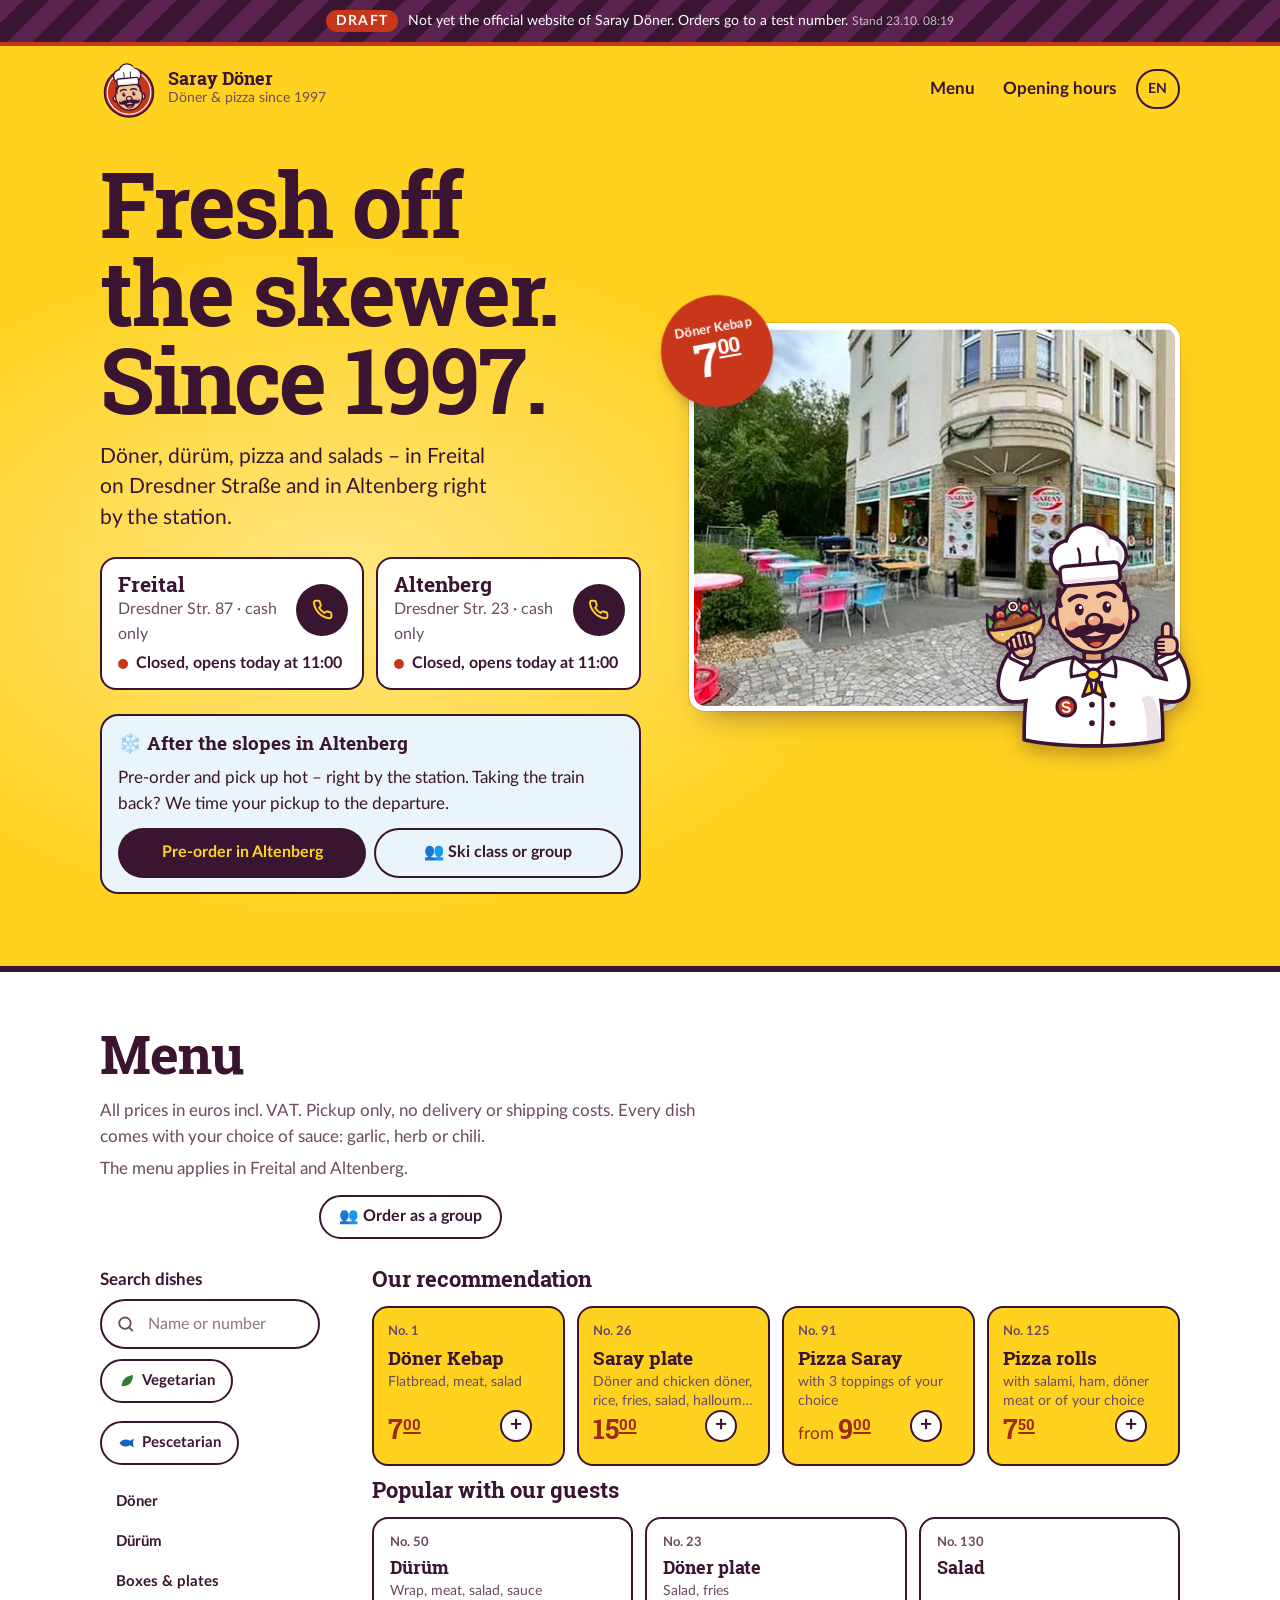
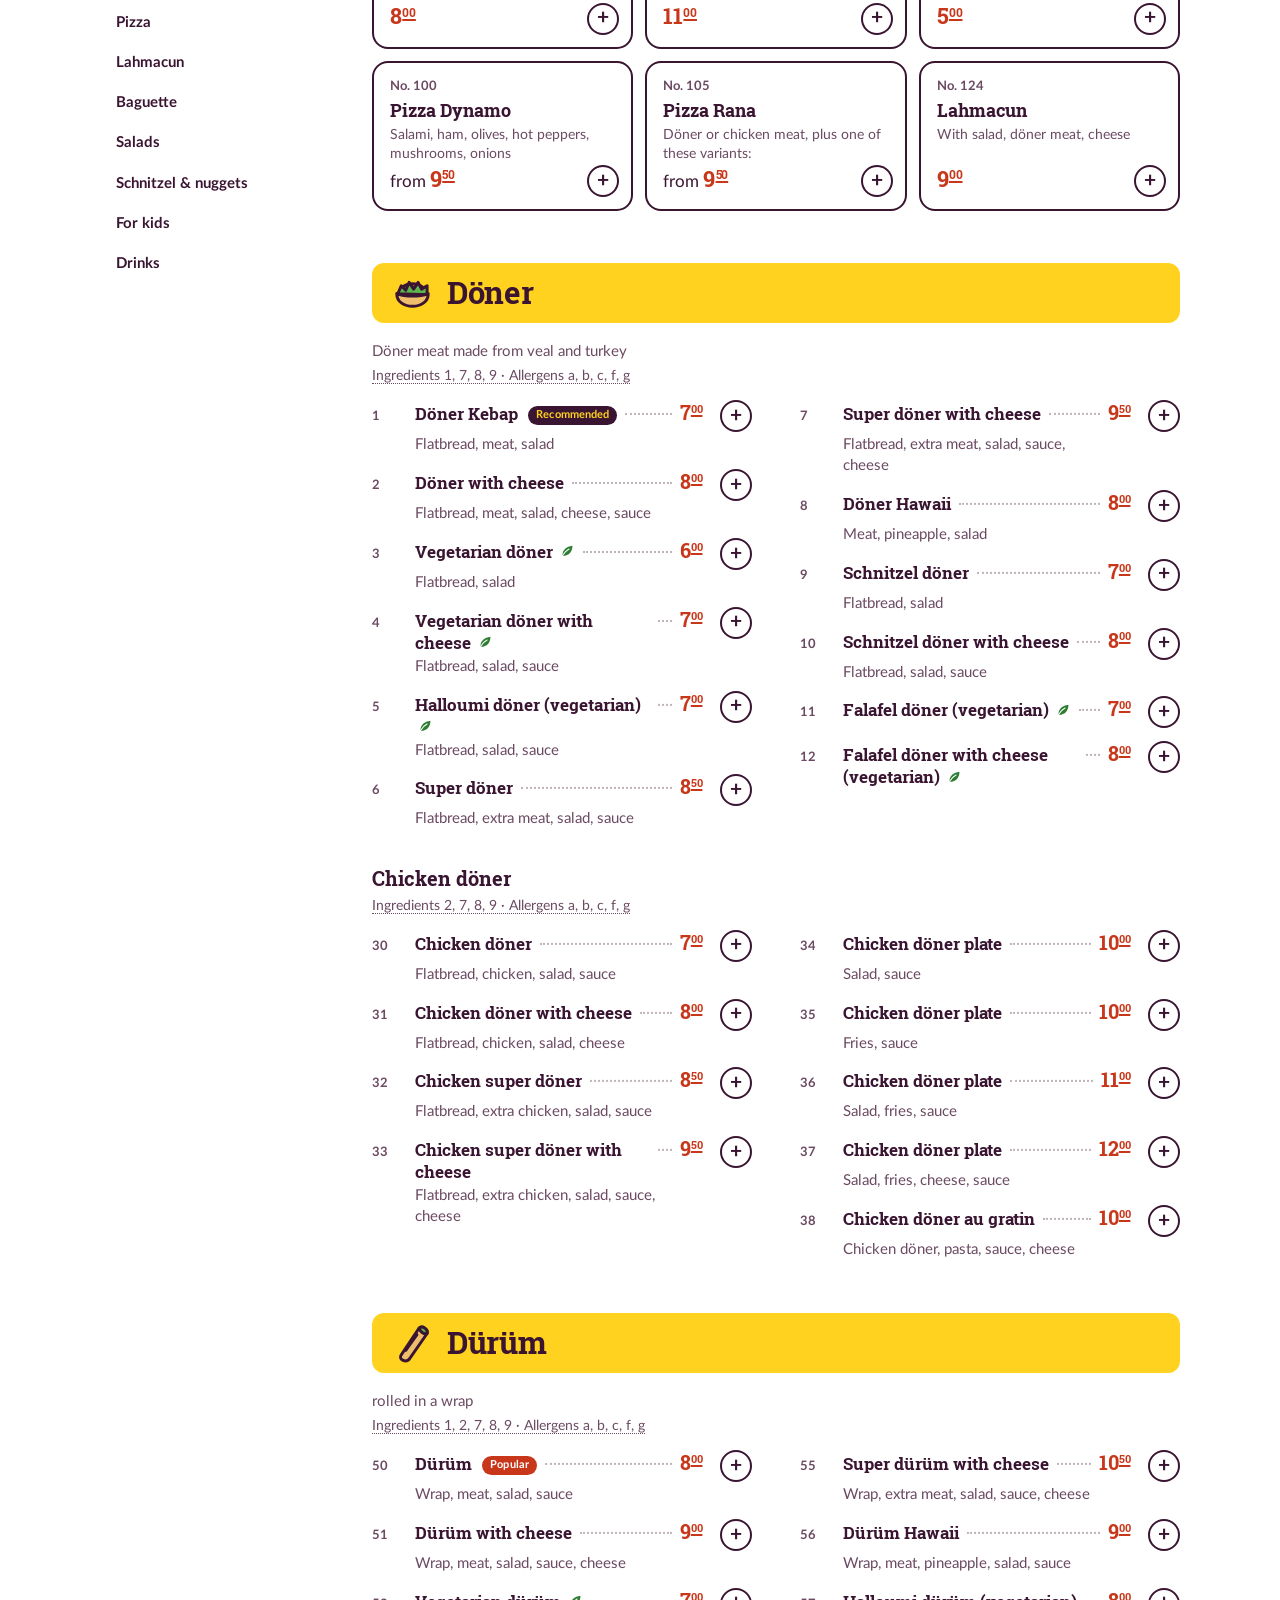
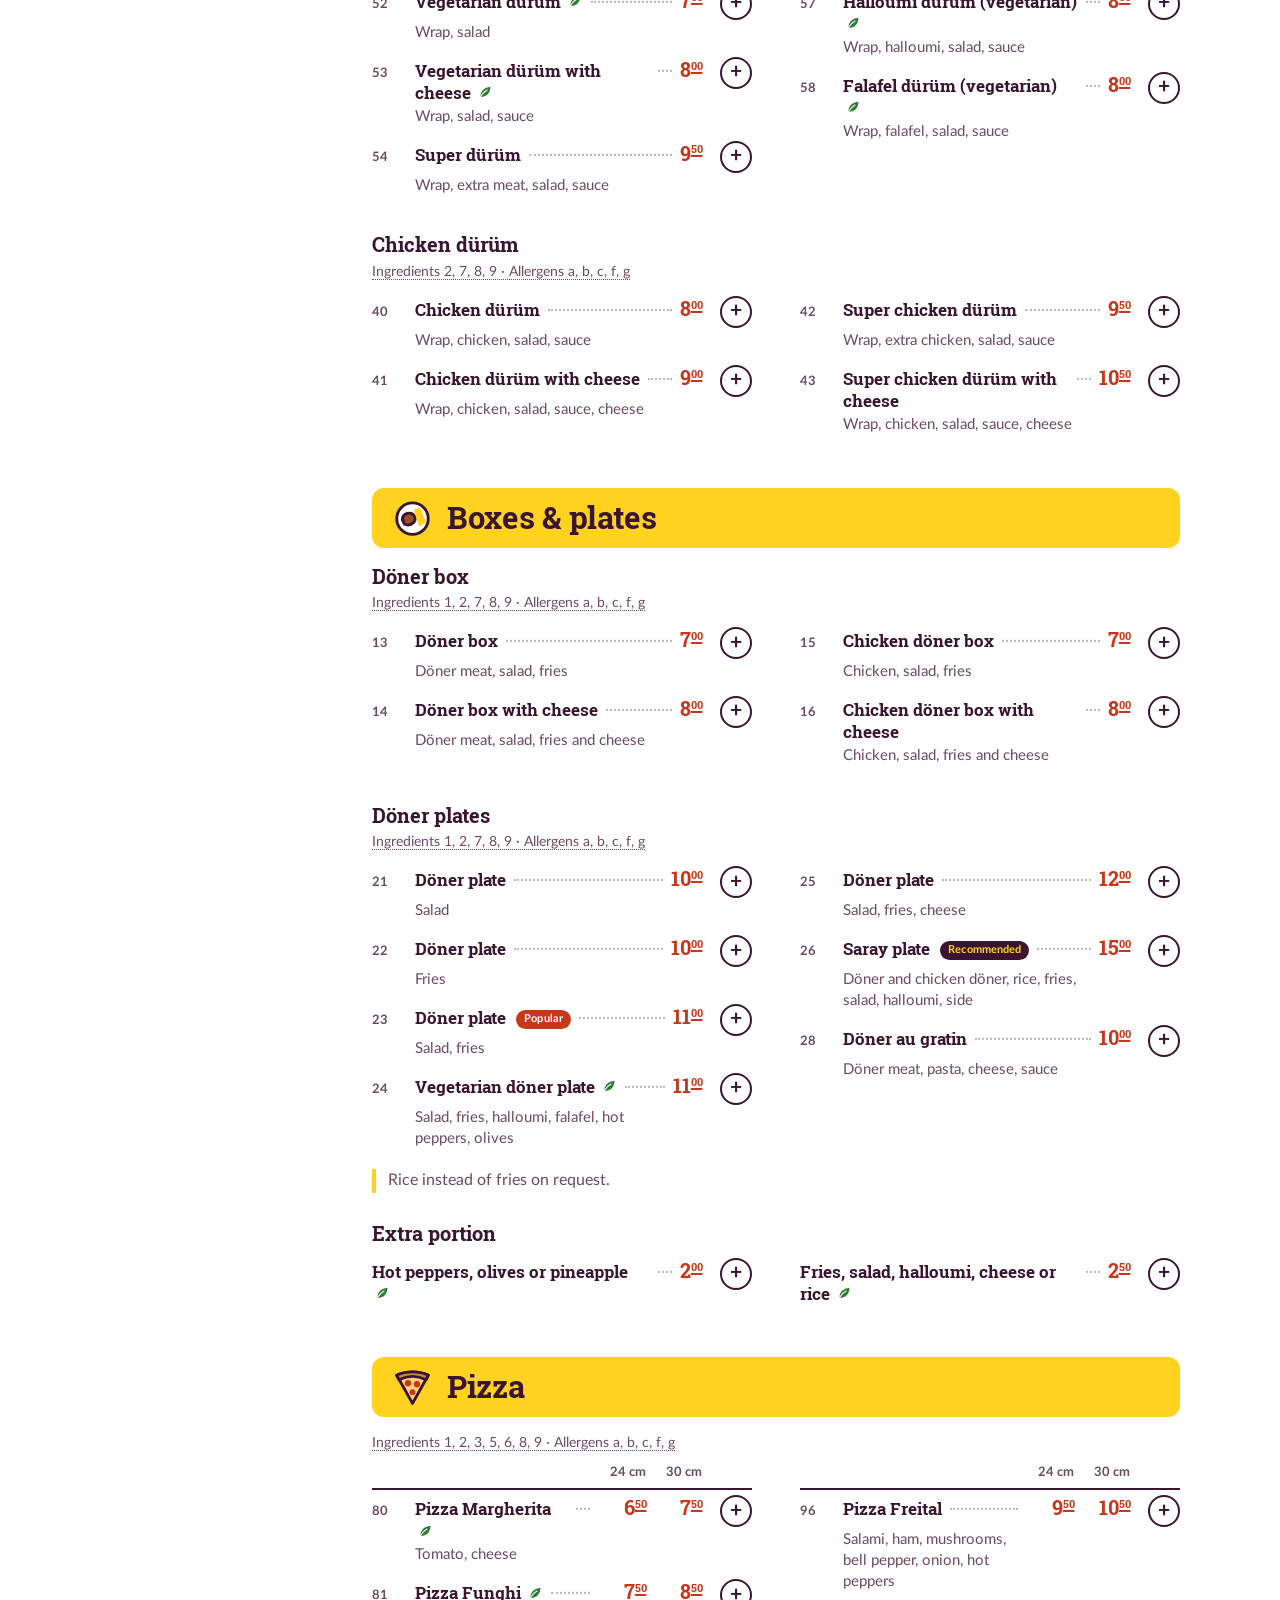
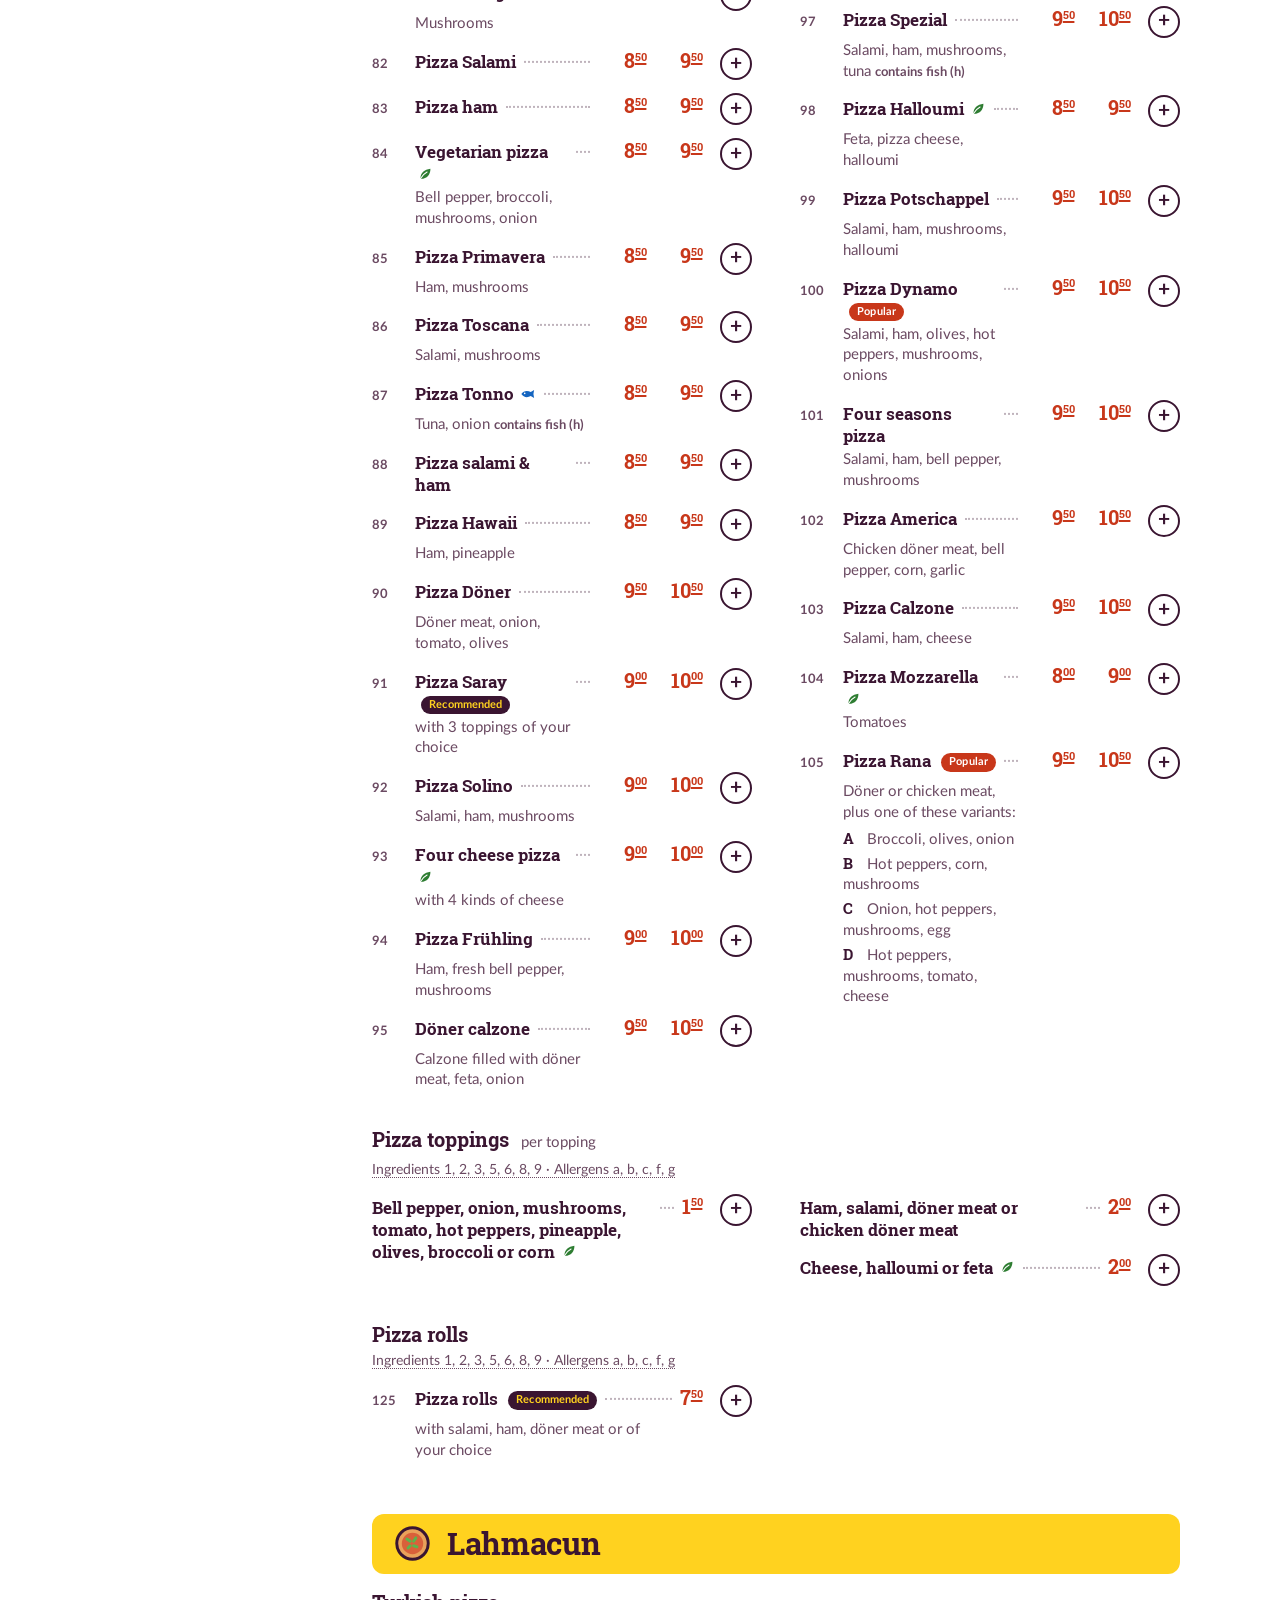
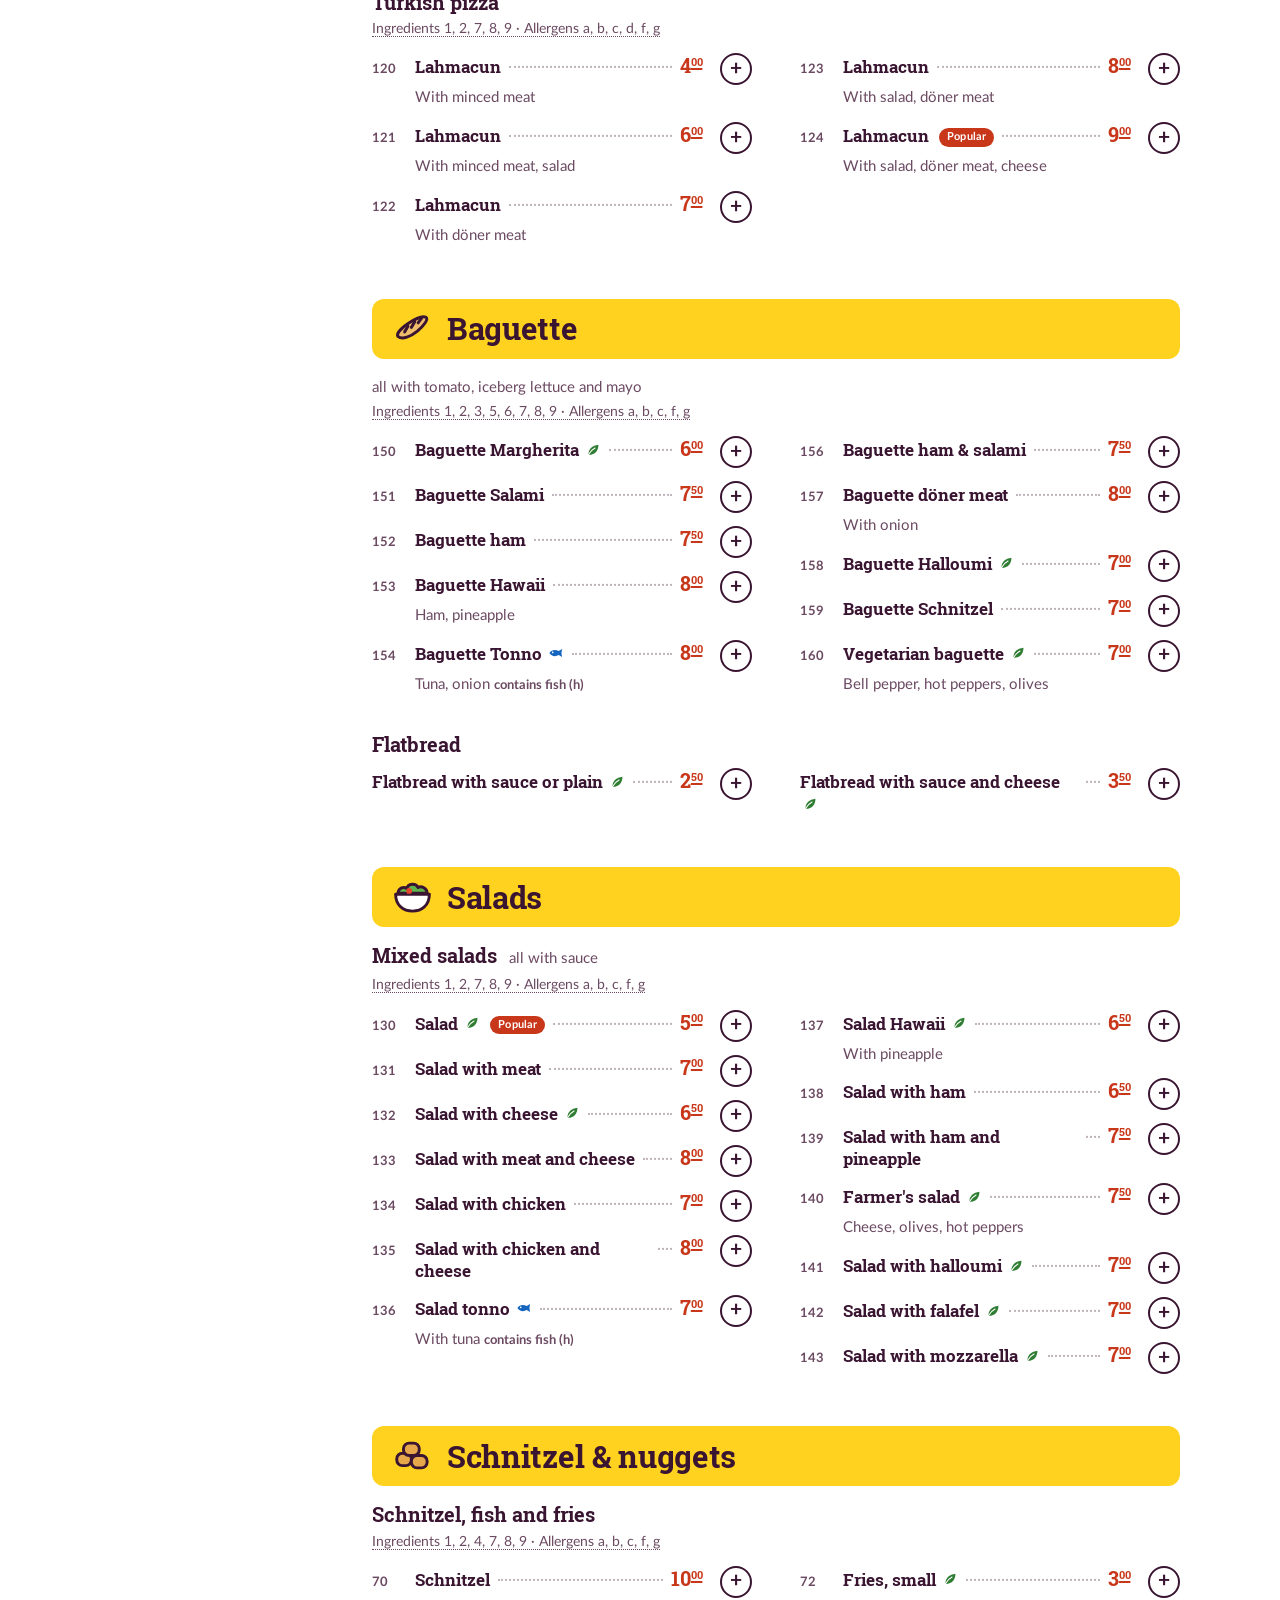
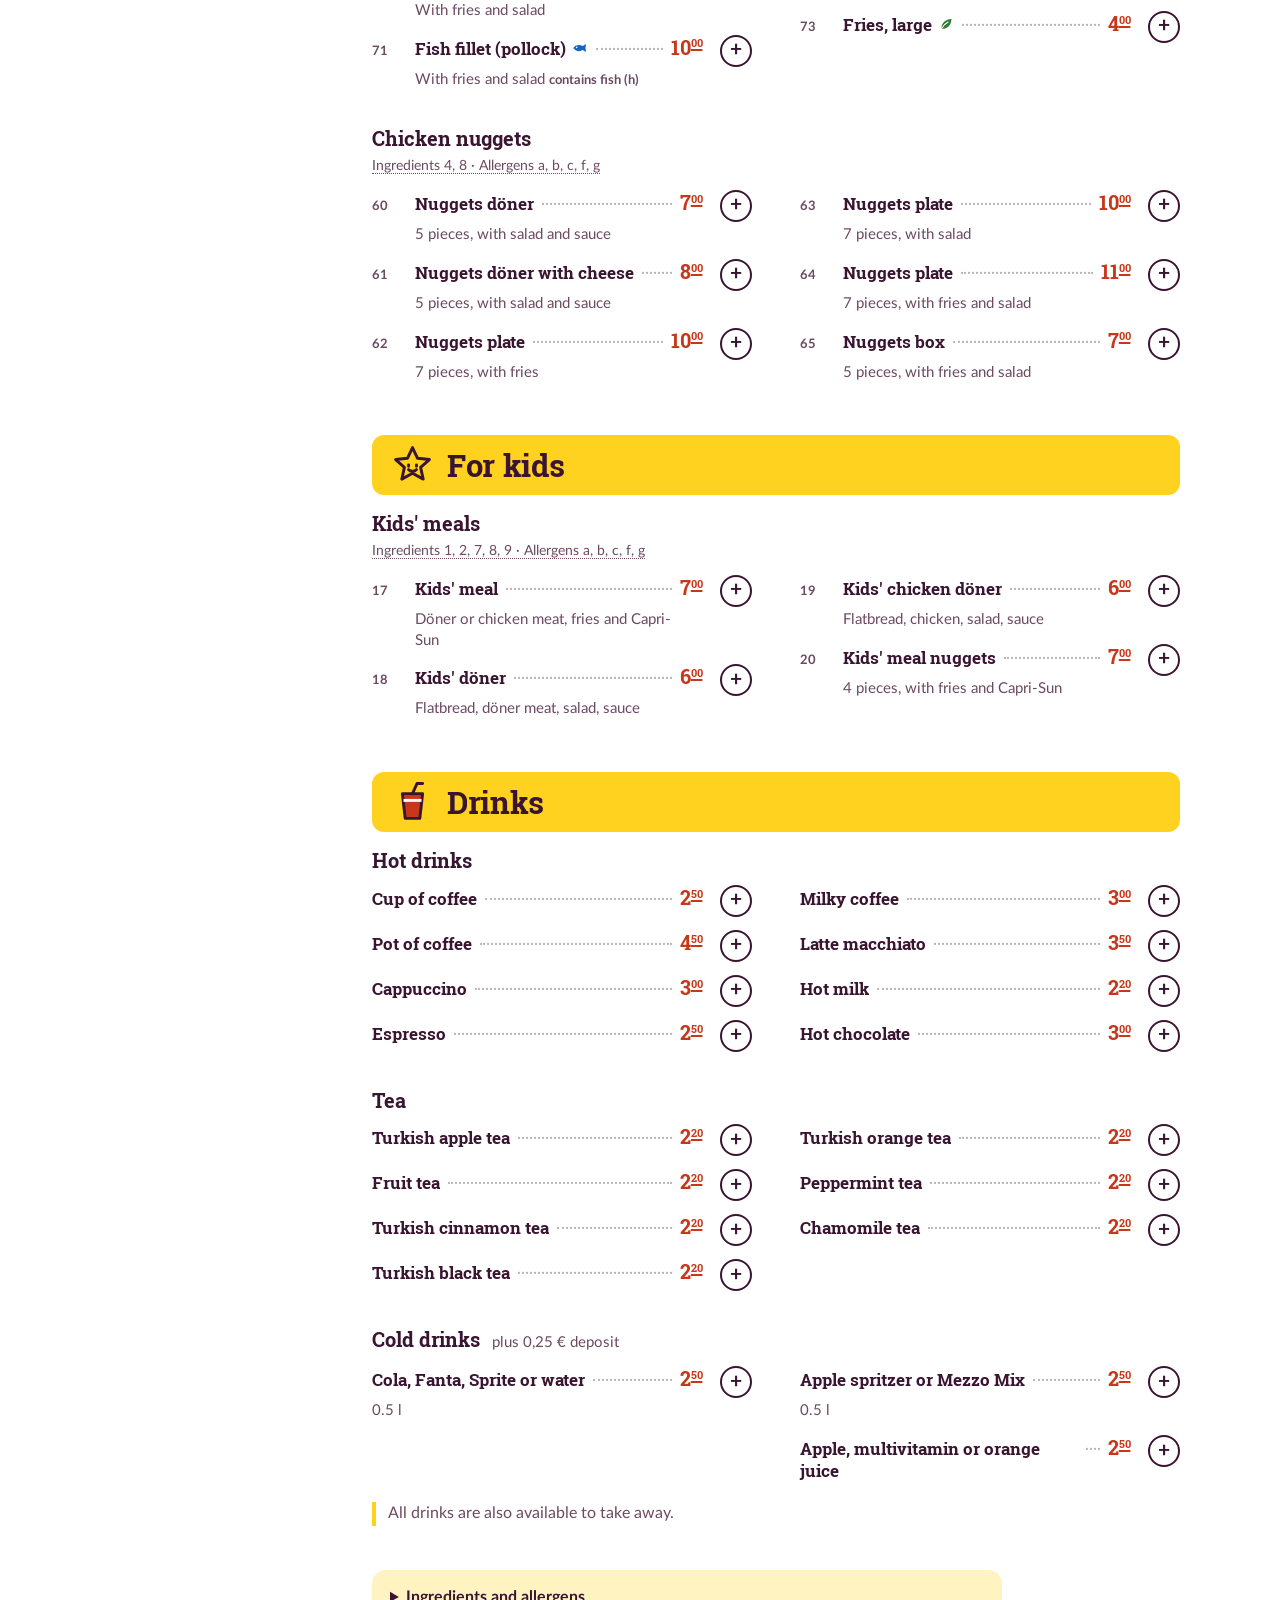
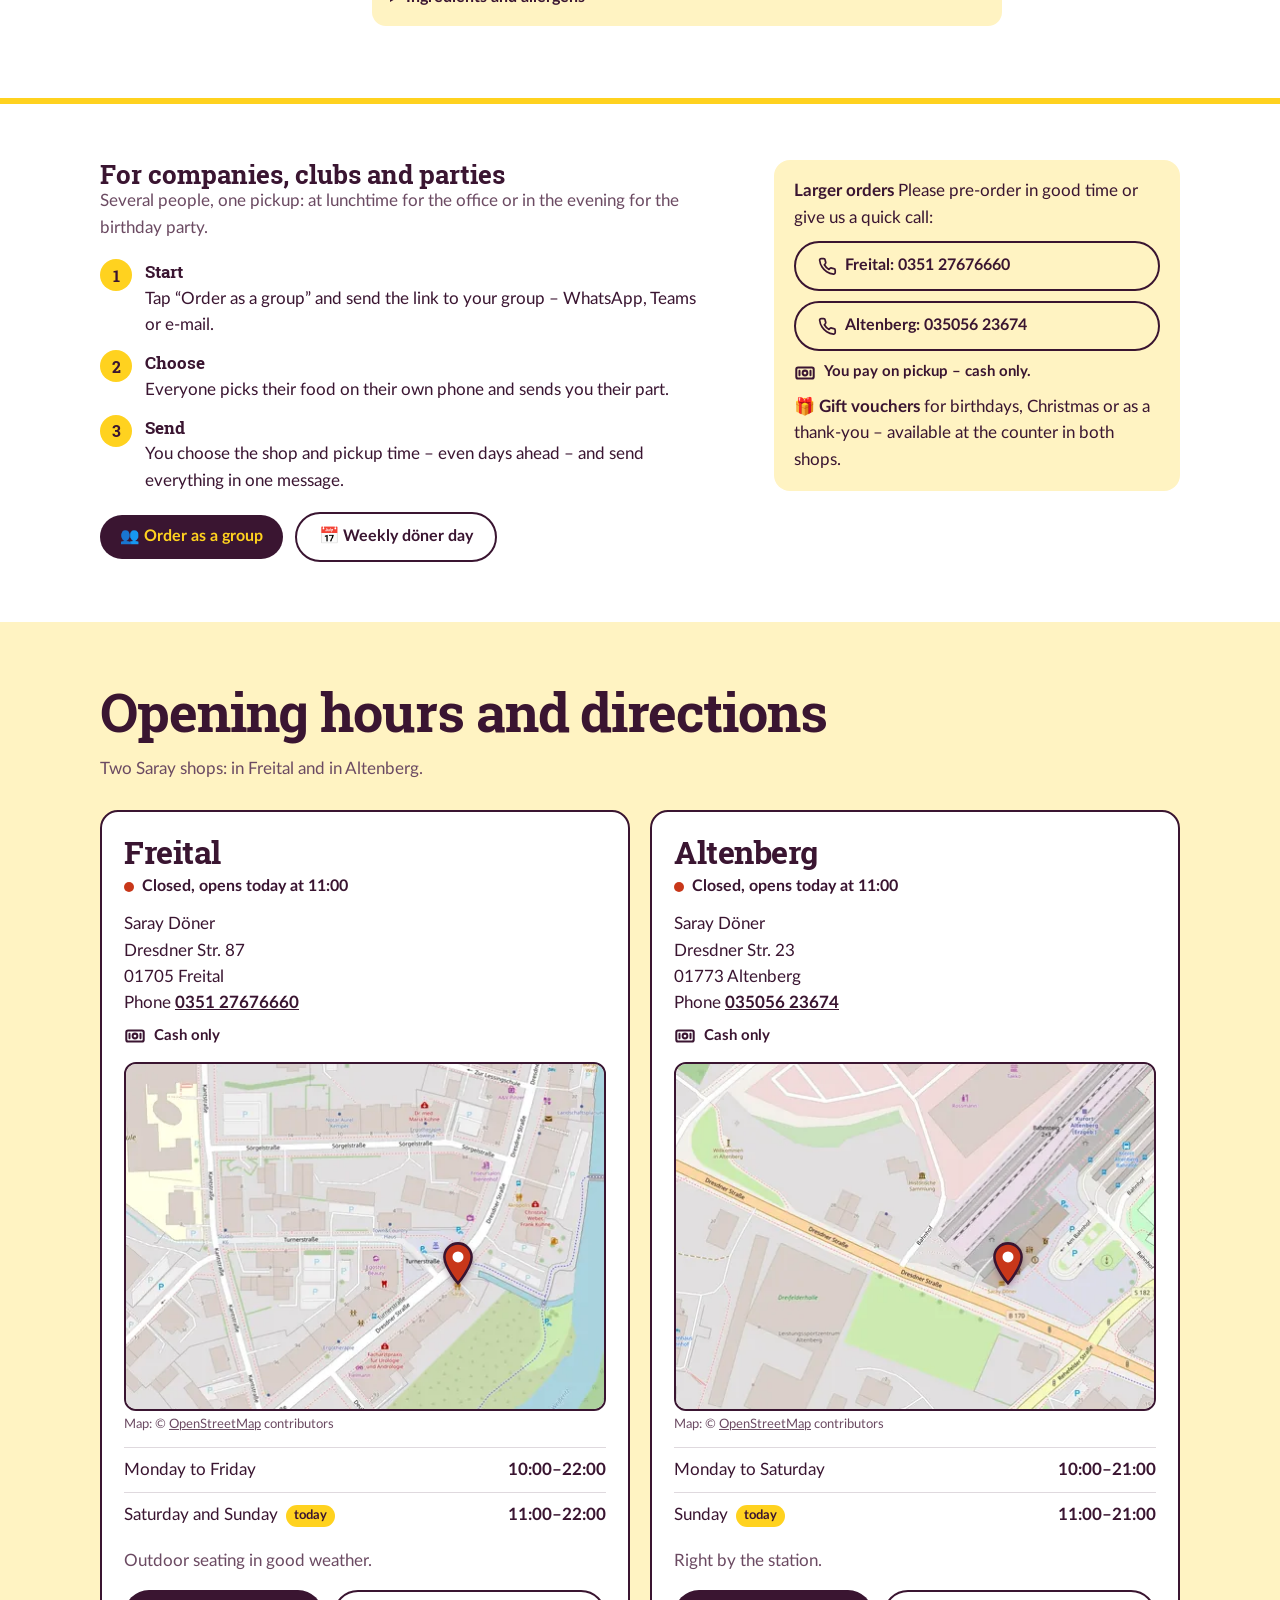
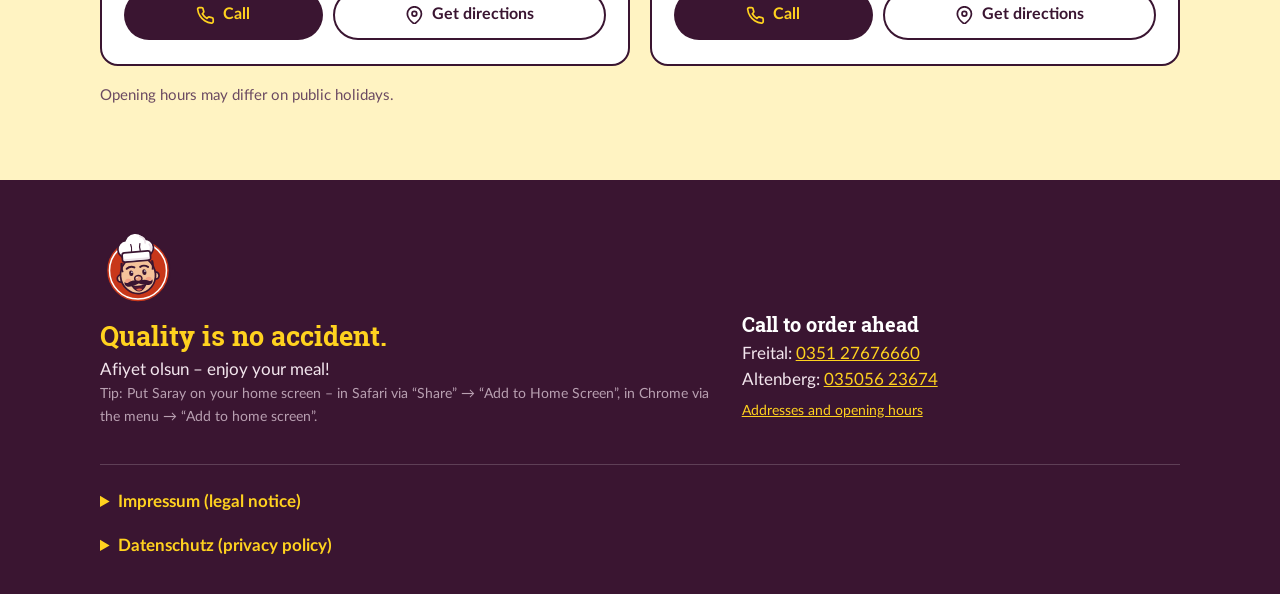
==== commit 8c1fff29: "Stammgast-Zähler, Sprache per Link, „Was kommt“, Aushang A5 in 6 Sprachen; Firmenpreis statt Prozent" ====
--- a/docs/index.html
+++ b/docs/index.html
@@ -31,7 +31,7 @@
 <script type="application/ld+json">{"@context": "https://schema.org", "@graph": [{"@type": "Restaurant", "@id": "https://xn--saraydner-57a.de/#ort-freital", "name": "Saray Döner Freital", "url": "https://xn--saraydner-57a.de/", "telephone": "+49 351 27676660", "servesCuisine": ["Döner", "Pizza", "Türkisch"], "priceRange": "€", "paymentAccepted": "Cash", "currenciesAccepted": "EUR", "hasMenu": "https://xn--saraydner-57a.de/#speisekarte", "address": {"@type": "PostalAddress", "streetAddress": "Dresdner Str. 87", "postalCode": "01705", "addressLocality": "Freital", "addressCountry": "DE"}, "openingHoursSpecification": [{"@type": "OpeningHoursSpecification", "dayOfWeek": ["Monday", "Tuesday", "Wednesday", "Thursday", "Friday"], "opens": "10:00", "closes": "22:00"}, {"@type": "OpeningHoursSpecification", "dayOfWeek": ["Saturday", "Sunday"], "opens": "11:00", "closes": "22:00"}]}, {"@type": "Restaurant", "@id": "https://xn--saraydner-57a.de/#ort-altenberg", "name": "Saray Döner Altenberg", "url": "https://xn--saraydner-57a.de/", "telephone": "+49 35056 23674", "servesCuisine": ["Döner", "Pizza", "Türkisch"], "priceRange": "€", "paymentAccepted": "Cash", "currenciesAccepted": "EUR", "hasMenu": "https://xn--saraydner-57a.de/#speisekarte", "address": {"@type": "PostalAddress", "streetAddress": "Dresdner Str. 23", "postalCode": "01773", "addressLocality": "Altenberg", "addressCountry": "DE"}, "openingHoursSpecification": [{"@type": "OpeningHoursSpecification", "dayOfWeek": ["Monday", "Tuesday", "Wednesday", "Thursday", "Friday", "Saturday"], "opens": "10:00", "closes": "21:00"}, {"@type": "OpeningHoursSpecification", "dayOfWeek": ["Sunday"], "opens": "11:00", "closes": "21:00"}]}]}</script>
 </head>
 <body class="vorschau">
-<div class="vorschau-band" role="note"><strong data-en="DRAFT">ENTWURF</strong> <span data-en="Not yet the official website of Saray Döner. Orders go to a test number.">Noch nicht die offizielle Seite von Saray Döner. Bestellungen gehen an eine Testnummer.</span> <small class="stand">Stand 23.10. 07:44</small></div>
+<div class="vorschau-band" role="note"><strong data-en="DRAFT">ENTWURF</strong> <span data-en="Not yet the official website of Saray Döner. Orders go to a test number.">Noch nicht die offizielle Seite von Saray Döner. Bestellungen gehen an eine Testnummer.</span> <small class="stand">Stand 23.10. 08:19</small></div>
 <a class="skip" href="#speisekarte" data-en="Skip to menu">Zur Speisekarte springen</a>
 
 <header class="kopf-band" id="oben">
@@ -520,7 +520,7 @@
         <h3>Speicherung auf Ihrem Gerät</h3>
         <p>Ihre Bestellung, die gewählte Abholung und Ihr Name, Ihre letzte abgeschickte Bestellung (für „Wie letztes Mal?“), die Angaben
         einer laufenden Sammelbestellung („Gemeinsam bestellen“), ob wir Sie nach einer Bestellung schon einmal um eine Bewertung gebeten haben,
-        die Sprache und die Einstellung für Linkshänder speichern wir nur in Ihrem
+        Ihre zuletzt gewählten Wünsche je Gericht („Wie immer?“), die Sprache, Schriftgröße und die Einstellung für Linkshänder speichern wir nur in Ihrem
         Browser (Local Storage), damit sie beim nächsten Besuch noch da sind. Diese Daten werden nicht an uns übertragen. Für die Nutzung
         ohne Internet legt Ihr Browser außerdem Seite, Schriften und Bilder in einem Zwischenspeicher ab. Sie können all das jederzeit
         in den Einstellungen Ihres Browsers löschen („Websitedaten löschen“). Rechtsgrundlage: § 25 Abs. 2 Nr. 2 TDDDG, Art. 6 Abs. 1 lit. f DSGVO.</p>
@@ -530,6 +530,9 @@
         Datenschutzerklärung von WhatsApp Ireland Ltd. (Meta). Wir nutzen Ihre Angaben nur, um die Bestellung zu bearbeiten
         (Art. 6 Abs. 1 lit. b DSGVO) und löschen den Chat, wenn er dafür nicht mehr gebraucht wird. Gleiches gilt für telefonische Bestellungen.
         „Bestellung teilen“ und „Gemeinsam bestellen“ nutzen das Teilen-Menü Ihres Geräts; was Sie wohin senden, entscheiden Sie selbst.</p>
+        <p>Damit wir Stammgäste erkennen, zählt Ihr Browser Ihre Bestellungen mit und vergibt dafür eine zufällige Kennung (keine Telefonnummer,
+        kein Name). Kennung und Zahl („5. Bestellung“) stehen in der Bestellnachricht und im Link für unsere Küche. Löschen Sie die Websitedaten,
+        beginnt die Zählung neu. Rechtsgrundlage: Art. 6 Abs. 1 lit. f DSGVO (berechtigtes Interesse, Stammgäste wiederzuerkennen).</p>
         <h3>Reichweitenmessung mit GoatCounter</h3><p>Um zu sehen, wie die Website genutzt wird, zählen wir Seitenaufrufe und Klicks auf „Per WhatsApp bestellen“, „Anrufen“, „Bestellung teilen“, „Gemeinsam bestellen“ und „Bewerten“ mit GoatCounter (Anbieter: Martin Tournoij, goatcounter.com). Dabei werden keine Cookies gesetzt und keine Informationen auf Ihrem Gerät gespeichert oder aus ihm ausgelesen. Übermittelt werden nur die aufgerufene Seite bzw. der Klick sowie technisch bedingt Ihre IP-Adresse und Browserkennung; GoatCounter speichert die IP-Adresse nicht, sondern bildet daraus nur kurzzeitig eine nicht rückverfolgbare Kennung, um Mehrfachzählungen zu vermeiden. Ist in Ihrem Browser „Do Not Track“ eingeschaltet, zählen wir nicht. Rechtsgrundlage ist unser berechtigtes Interesse an einer datensparsamen Auswertung (Art. 6 Abs. 1 lit. f DSGVO). <span class="platzhalter">[Vertrag zur Auftragsverarbeitung mit GoatCounter klären und hier nennen]</span></p>
         <h3>Links zu Google</h3>
         <p>„Route planen“ und „Bewerten“ öffnen Google Maps bzw. die Google-Bewertung erst, wenn Sie darauf tippen. Dann gilt die
@@ -590,6 +593,6 @@
     </div>
   </section>
 </div>
-<script src="js/main.js?v=389fdf58"></script>
+<script src="js/main.js?v=d150e96a"></script>
 </body>
 </html>
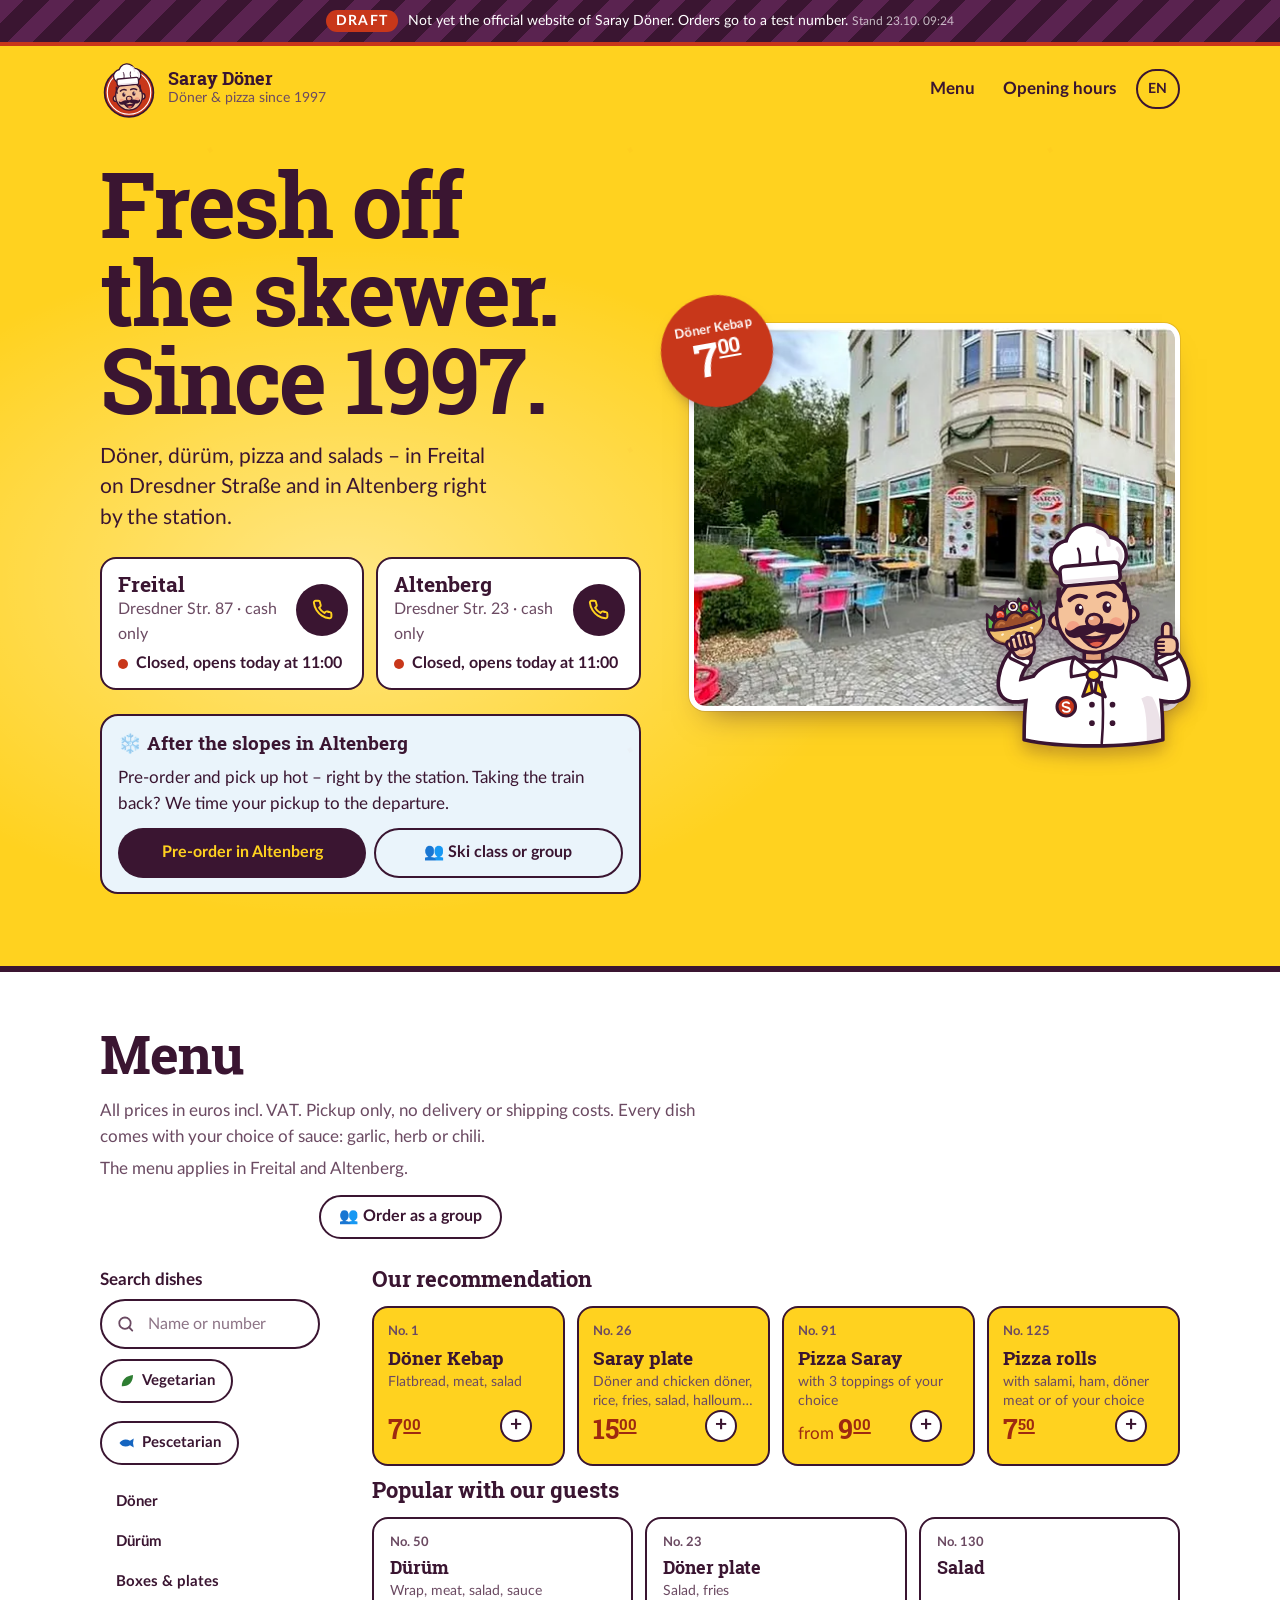
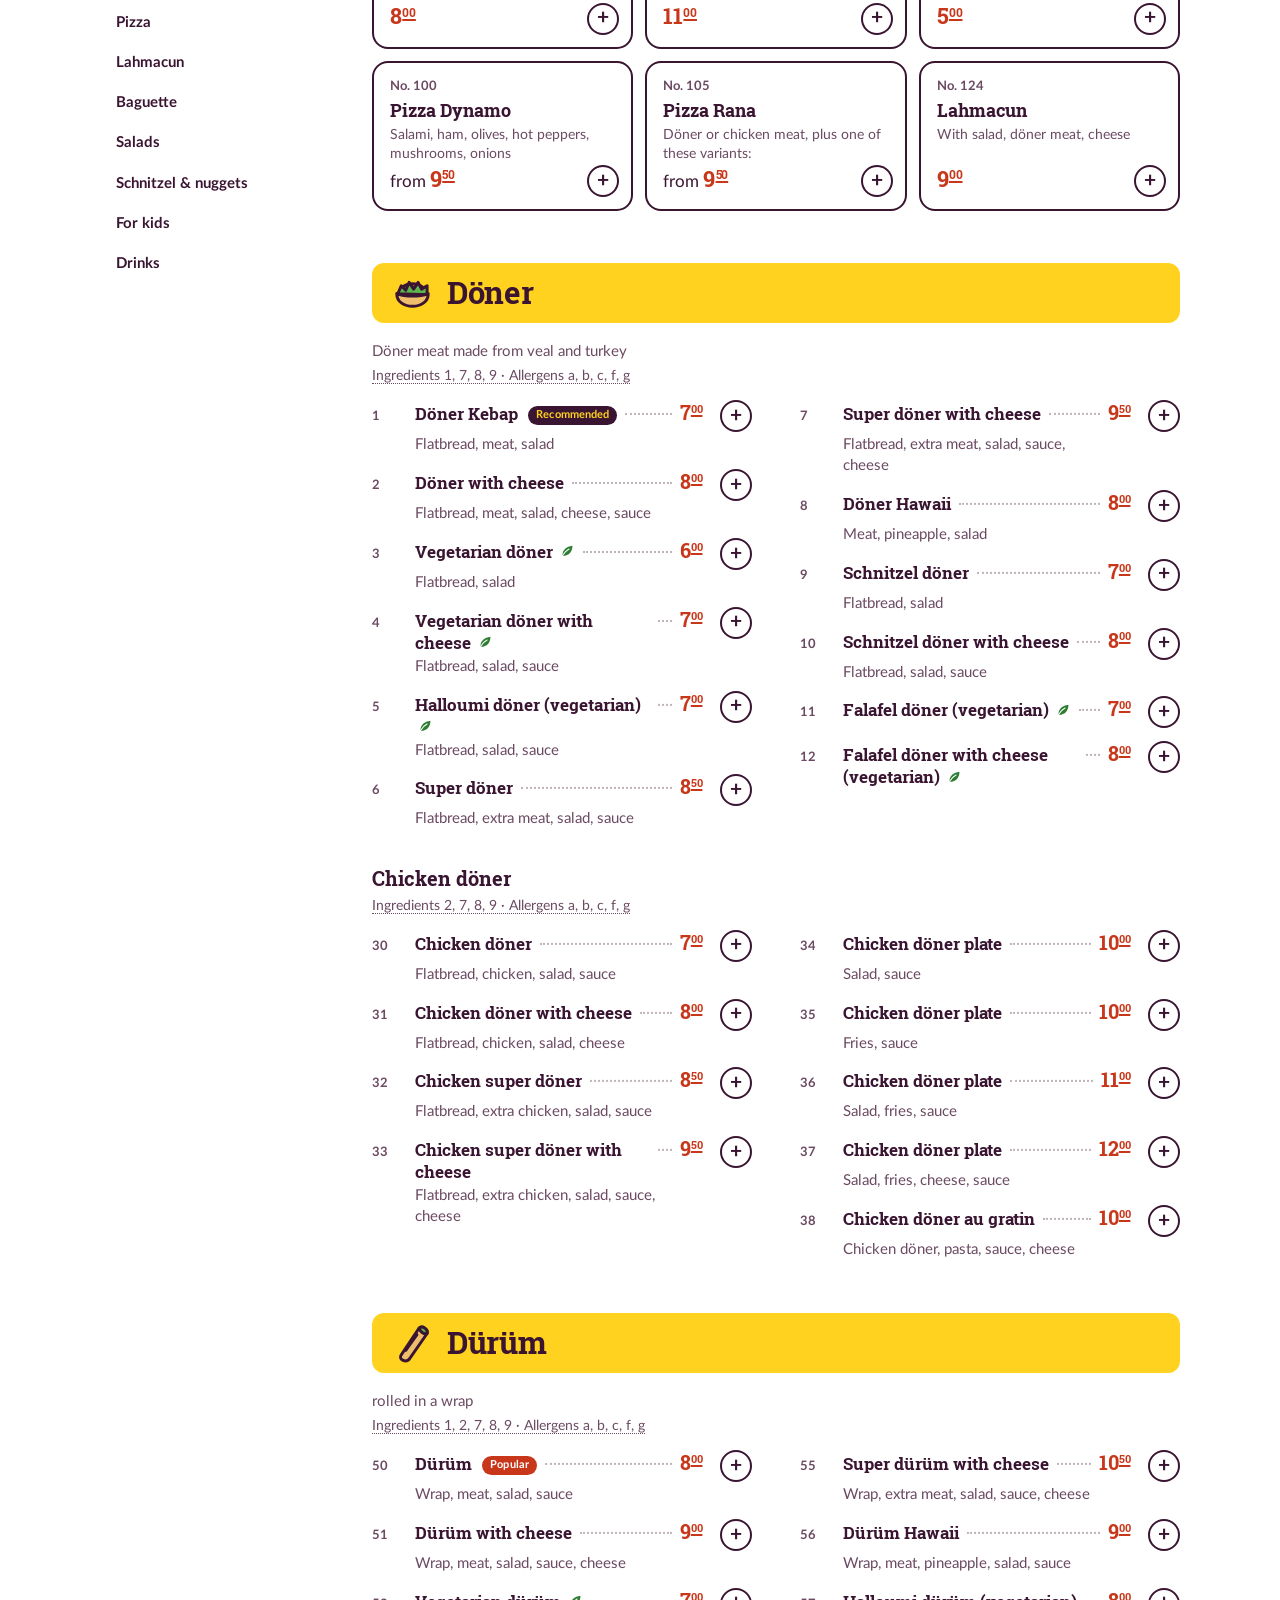
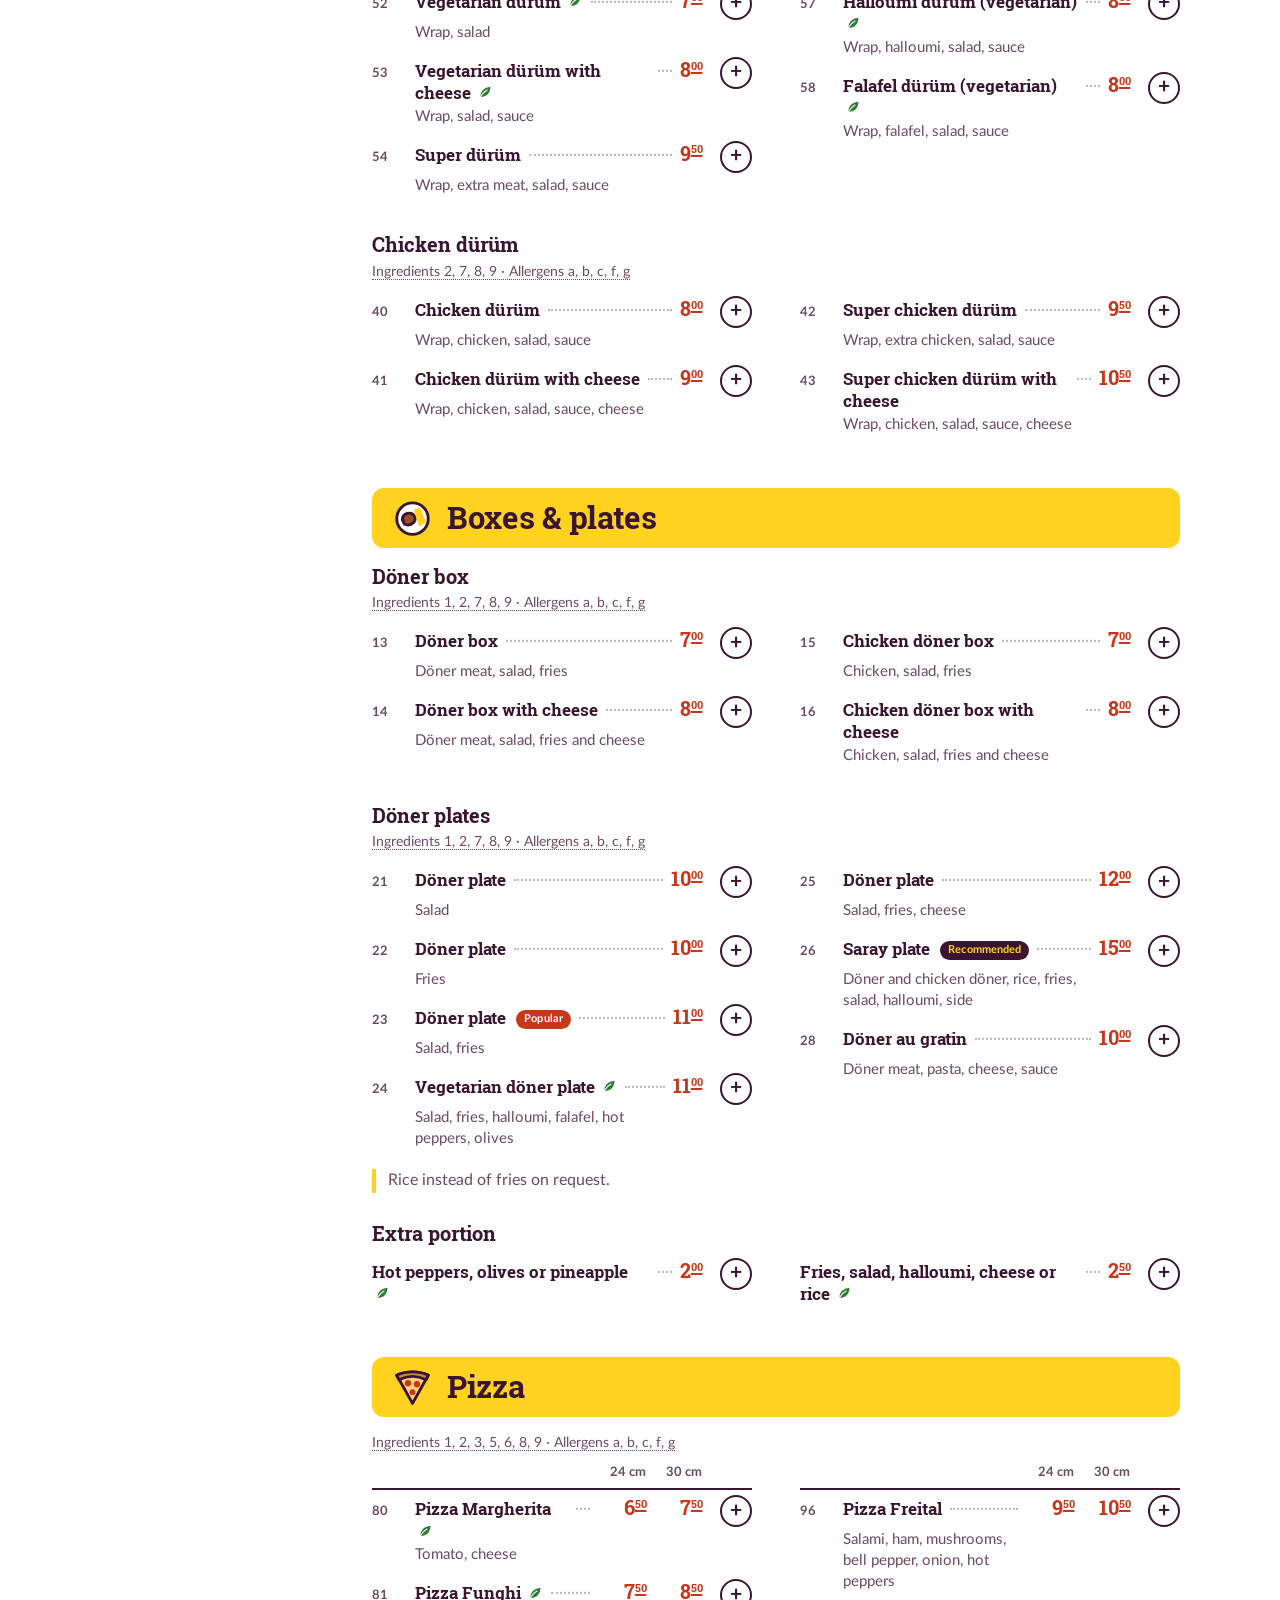
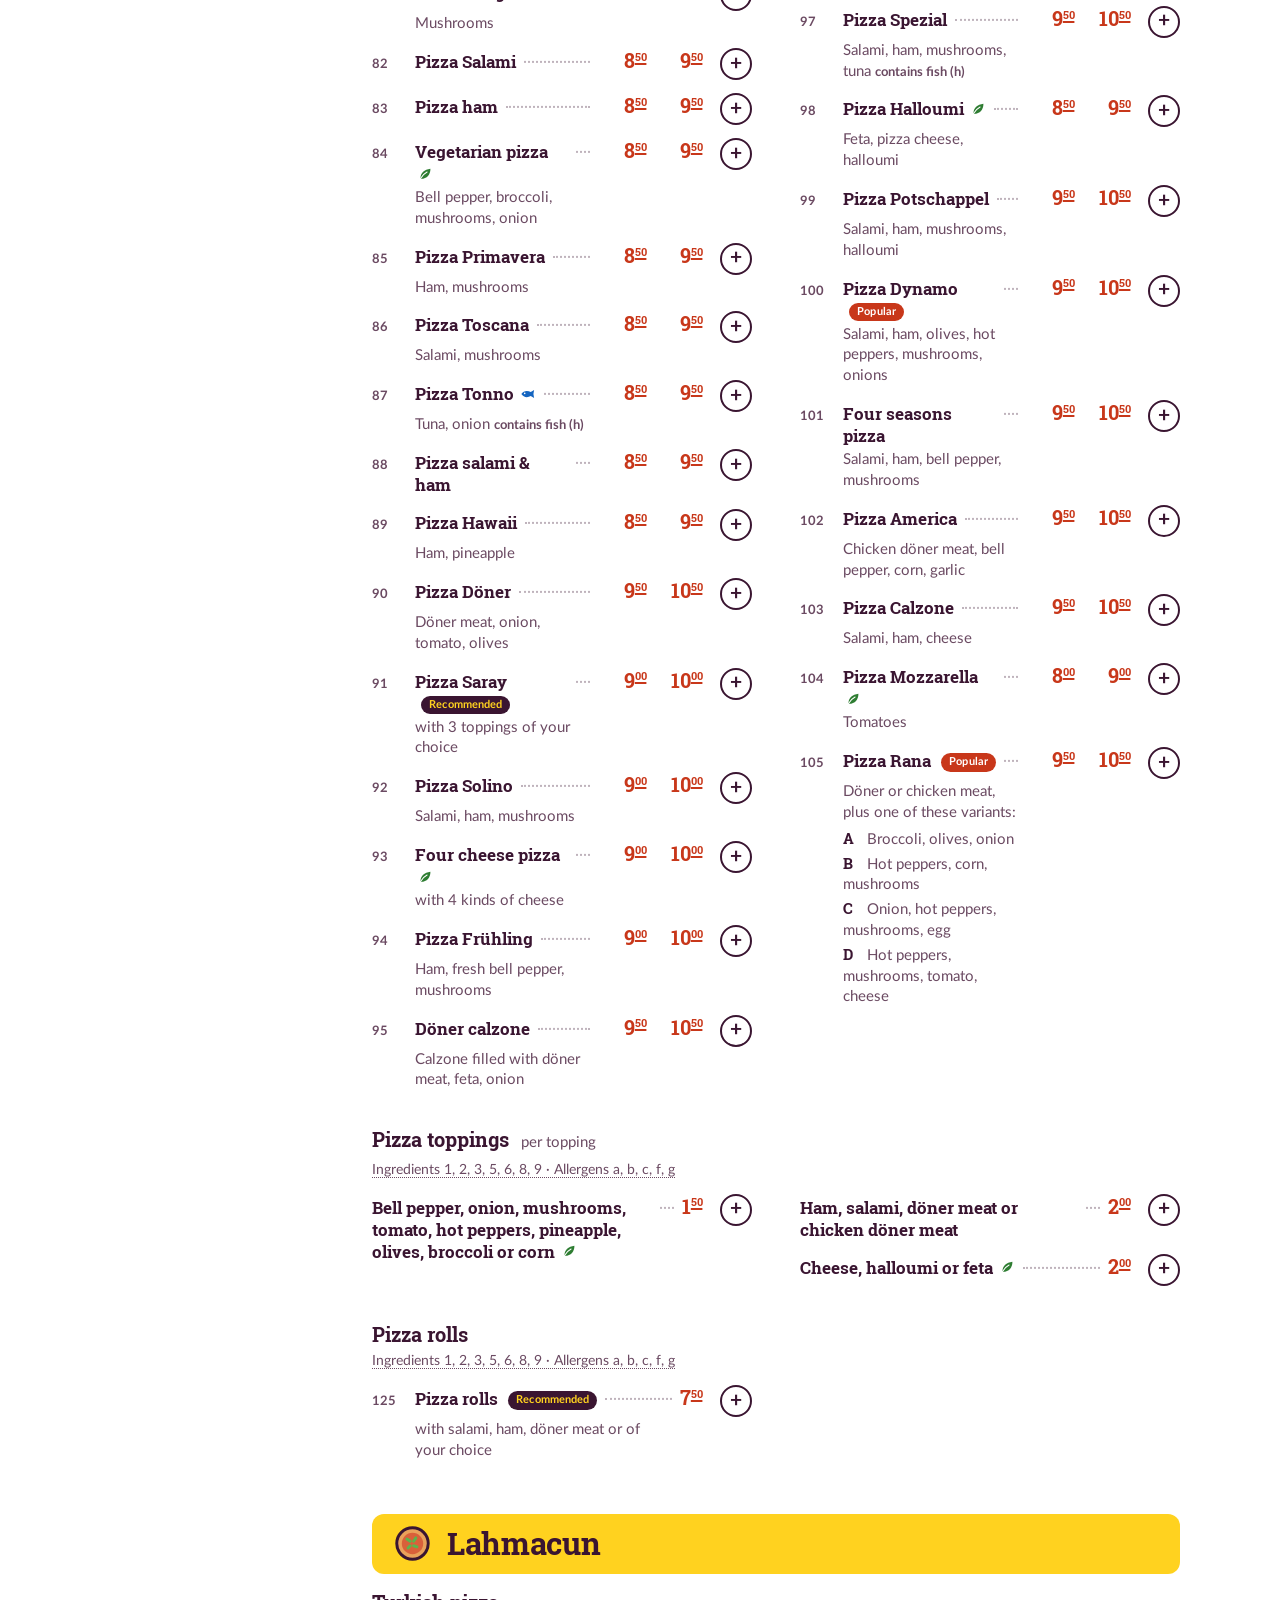
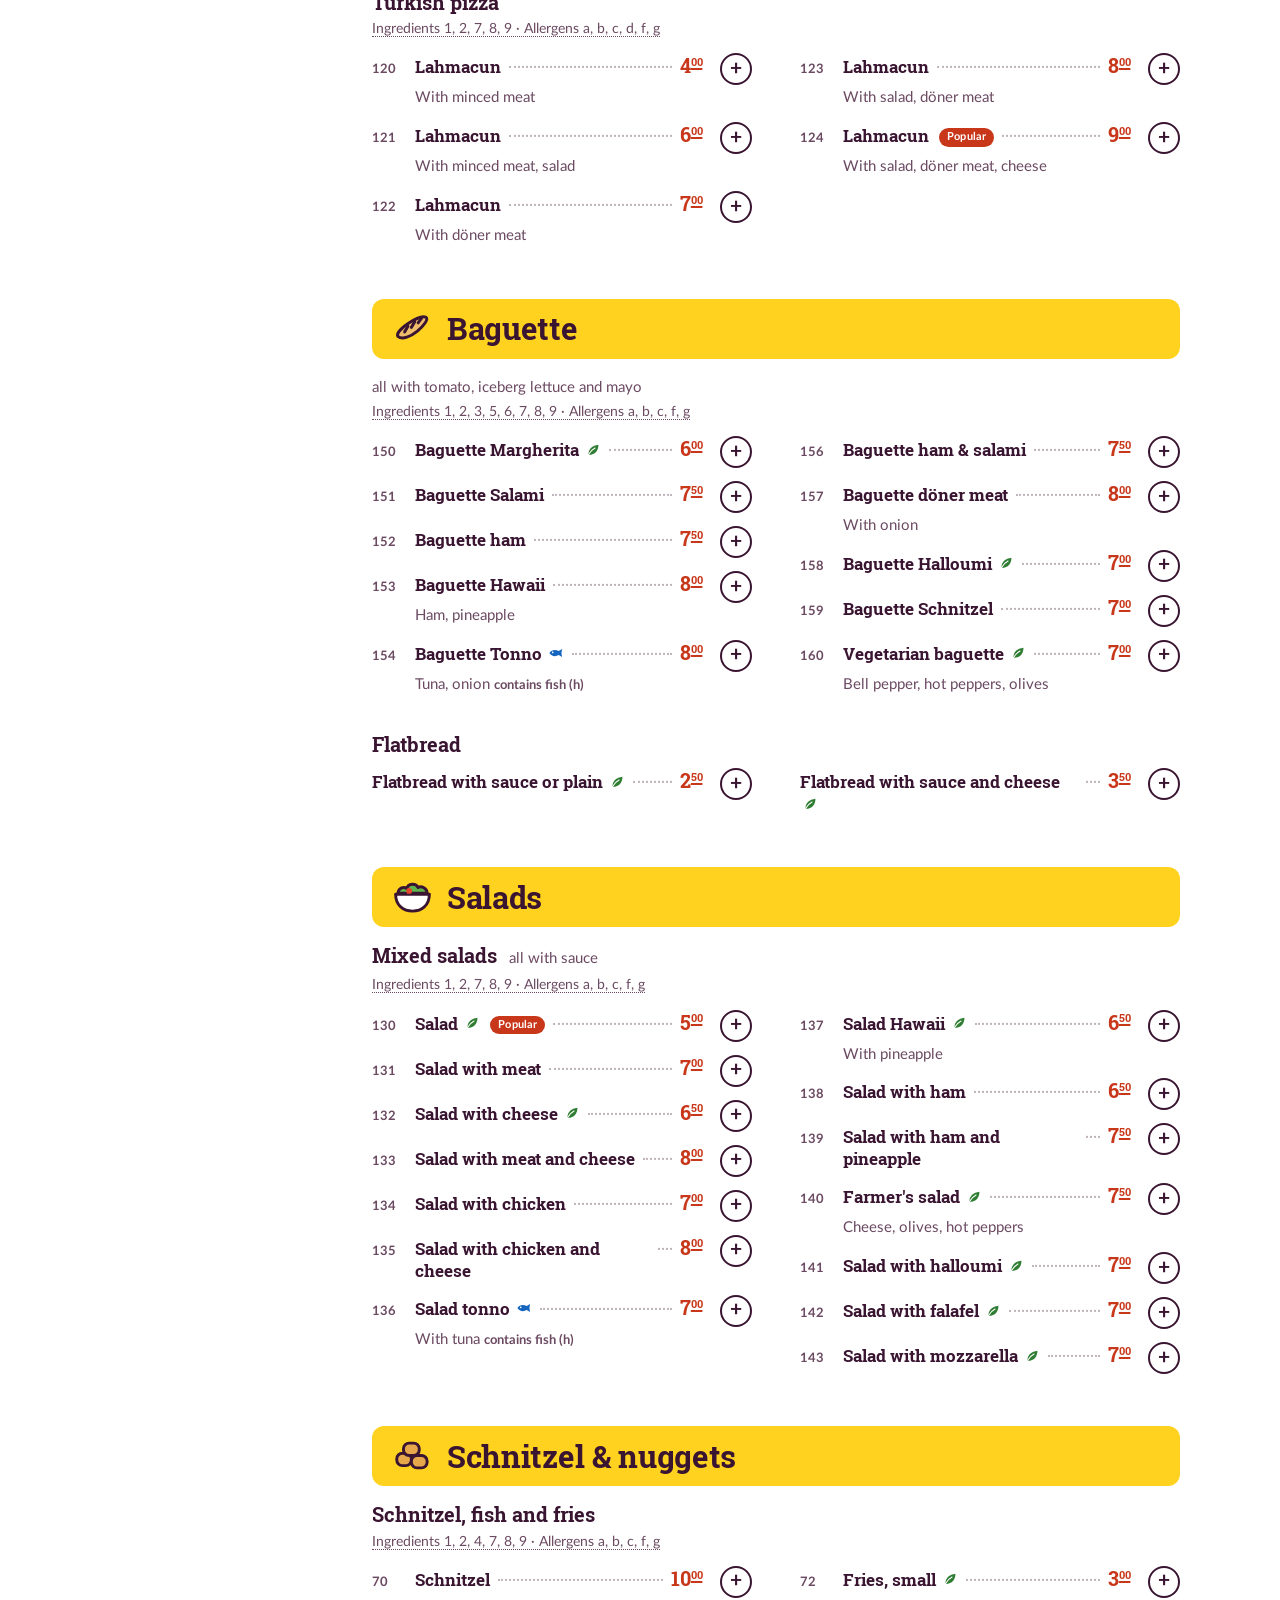
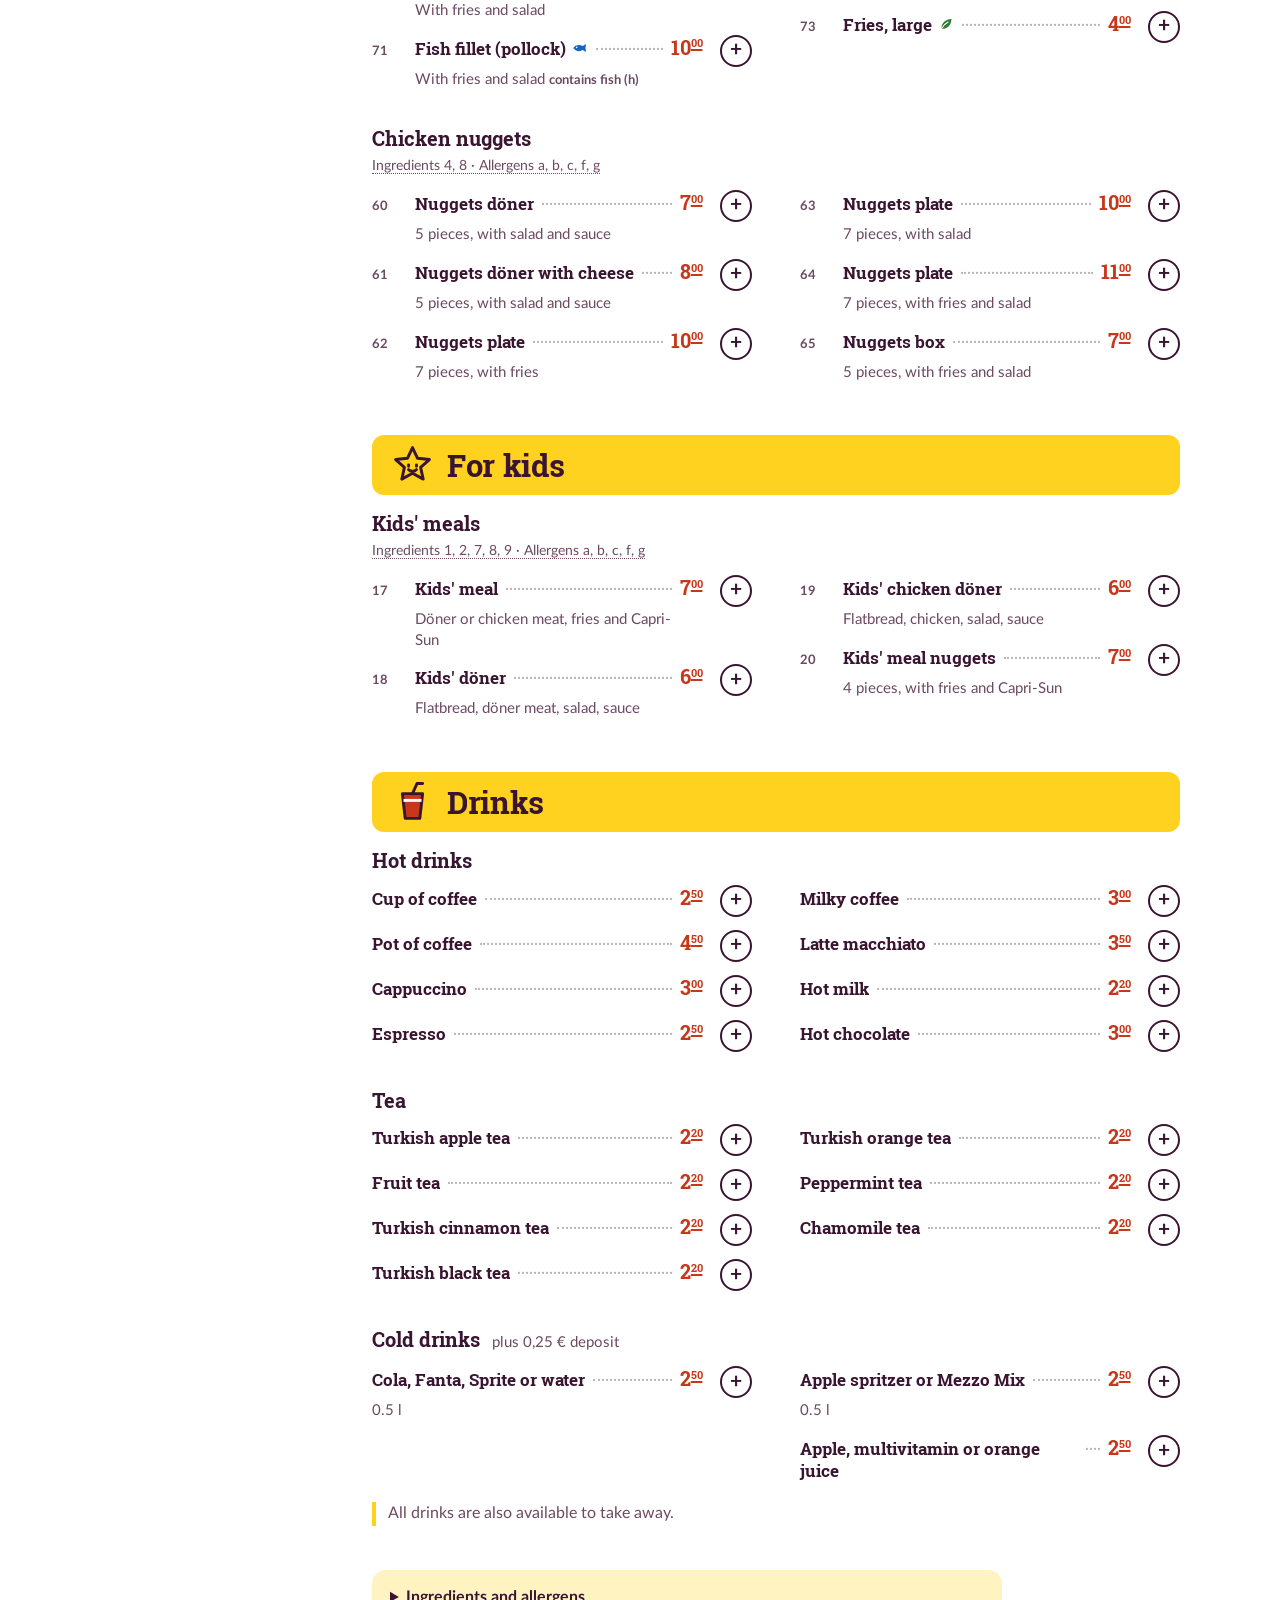
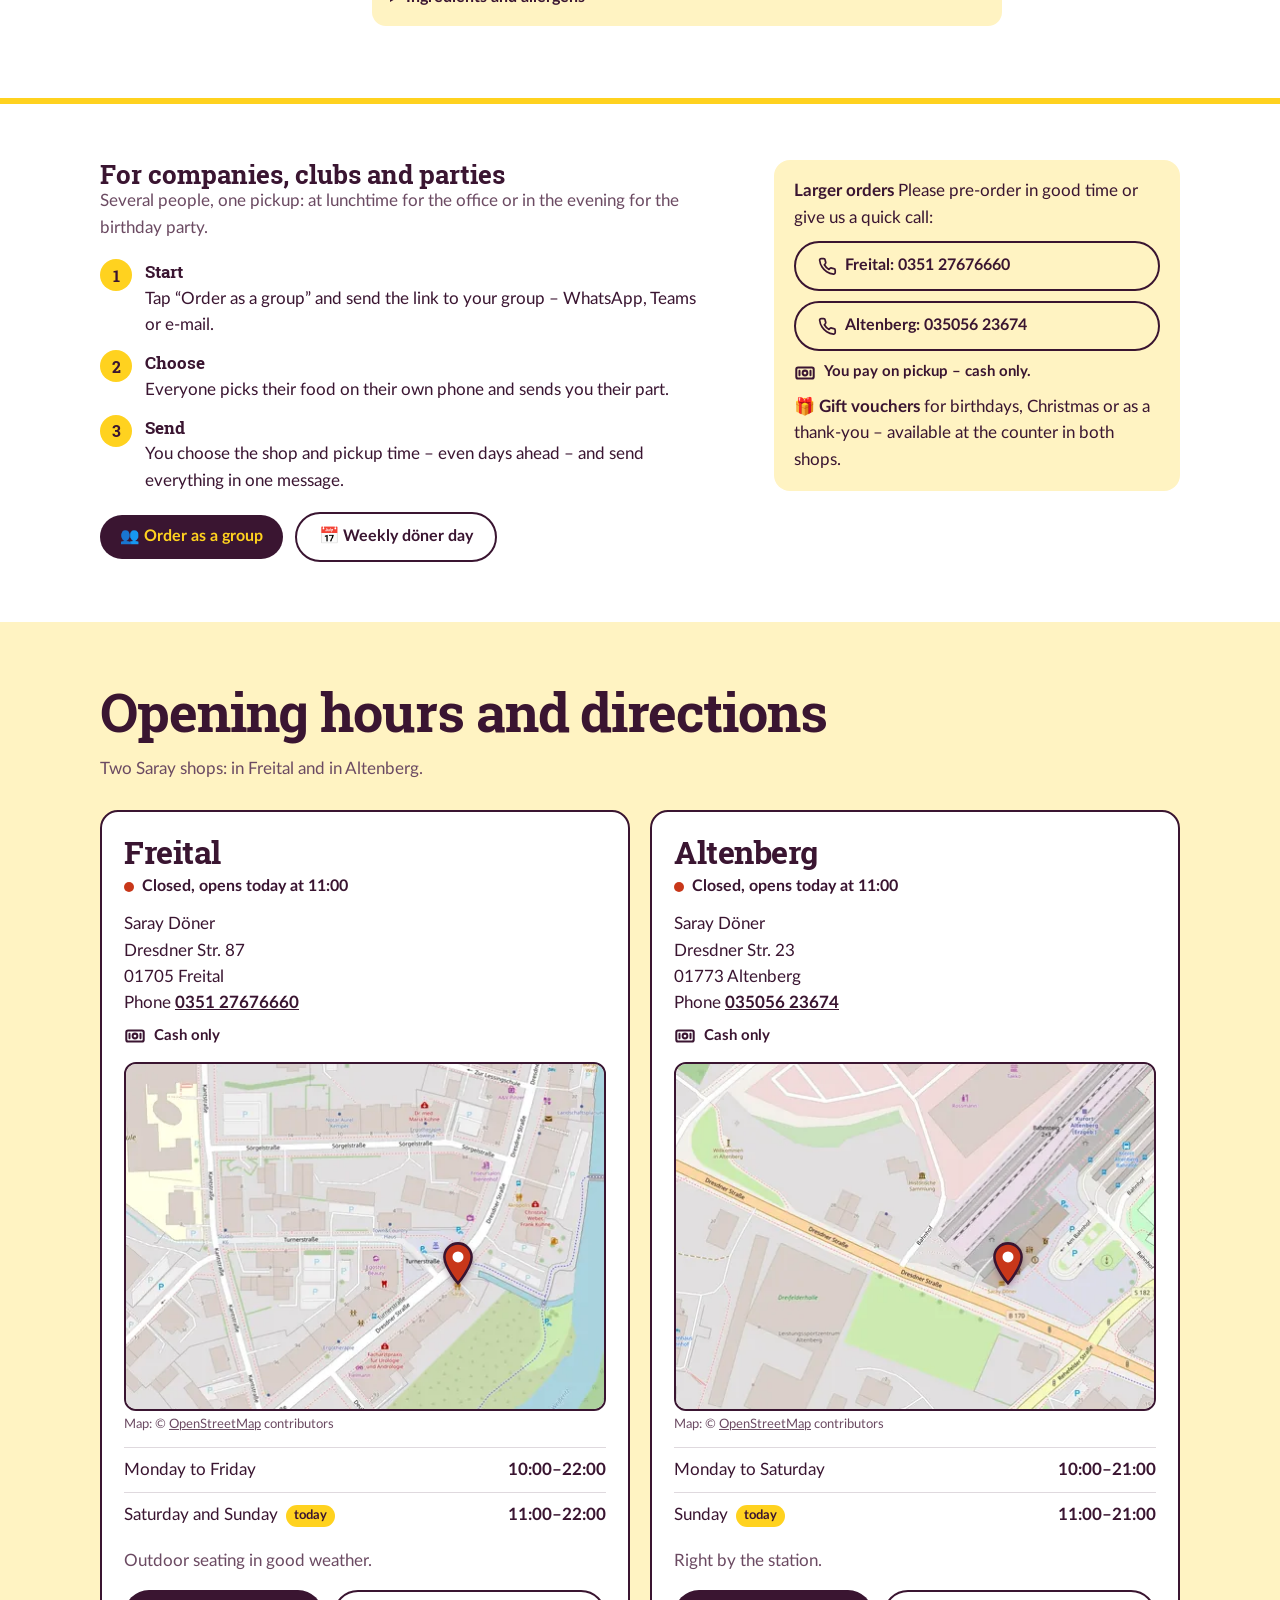
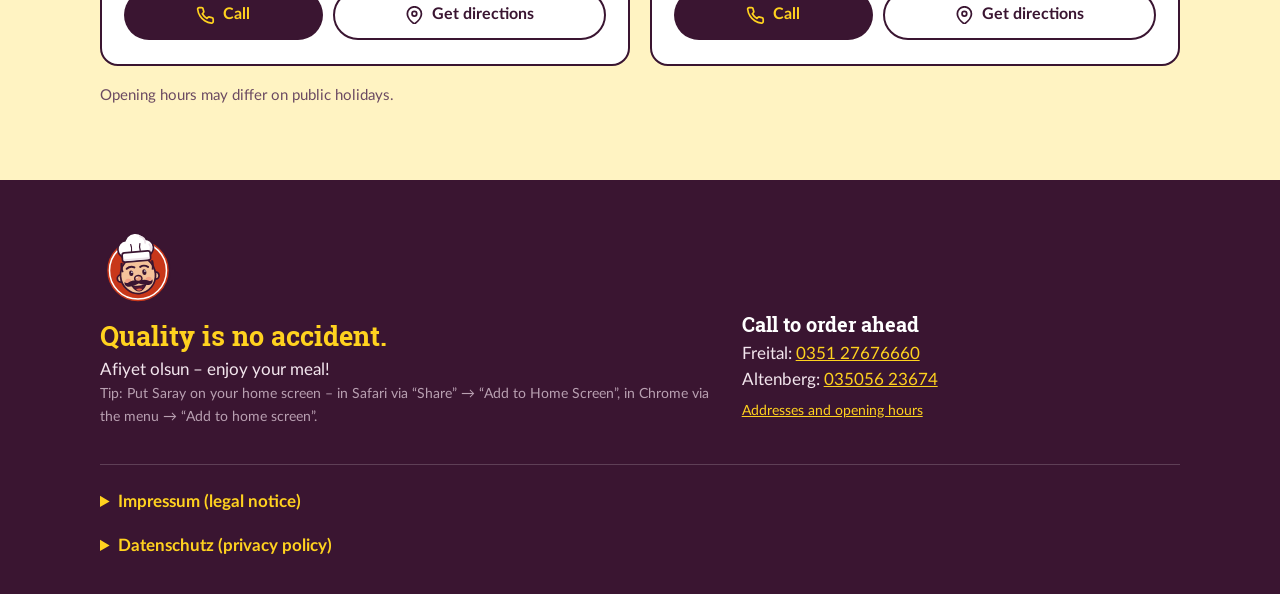
==== commit bd0a7e67: "Chef-App: neue Navigation (5 Reiter, Mehr als Menü mit Suche); Preis-Verlauf; Vorbestellungen je Vie" ====
--- a/docs/index.html
+++ b/docs/index.html
@@ -27,11 +27,11 @@
 <meta name="mobile-web-app-capable" content="yes">
 <meta name="apple-mobile-web-app-capable" content="yes">
 <meta name="robots" content="noindex">
-<link rel="stylesheet" href="css/style.css?v=4a9db871">
+<link rel="stylesheet" href="css/style.css?v=7be5b866">
 <script type="application/ld+json">{"@context": "https://schema.org", "@graph": [{"@type": "Restaurant", "@id": "https://xn--saraydner-57a.de/#ort-freital", "name": "Saray Döner Freital", "url": "https://xn--saraydner-57a.de/", "telephone": "+49 351 27676660", "servesCuisine": ["Döner", "Pizza", "Türkisch"], "priceRange": "€", "paymentAccepted": "Cash", "currenciesAccepted": "EUR", "hasMenu": "https://xn--saraydner-57a.de/#speisekarte", "address": {"@type": "PostalAddress", "streetAddress": "Dresdner Str. 87", "postalCode": "01705", "addressLocality": "Freital", "addressCountry": "DE"}, "openingHoursSpecification": [{"@type": "OpeningHoursSpecification", "dayOfWeek": ["Monday", "Tuesday", "Wednesday", "Thursday", "Friday"], "opens": "10:00", "closes": "22:00"}, {"@type": "OpeningHoursSpecification", "dayOfWeek": ["Saturday", "Sunday"], "opens": "11:00", "closes": "22:00"}]}, {"@type": "Restaurant", "@id": "https://xn--saraydner-57a.de/#ort-altenberg", "name": "Saray Döner Altenberg", "url": "https://xn--saraydner-57a.de/", "telephone": "+49 35056 23674", "servesCuisine": ["Döner", "Pizza", "Türkisch"], "priceRange": "€", "paymentAccepted": "Cash", "currenciesAccepted": "EUR", "hasMenu": "https://xn--saraydner-57a.de/#speisekarte", "address": {"@type": "PostalAddress", "streetAddress": "Dresdner Str. 23", "postalCode": "01773", "addressLocality": "Altenberg", "addressCountry": "DE"}, "openingHoursSpecification": [{"@type": "OpeningHoursSpecification", "dayOfWeek": ["Monday", "Tuesday", "Wednesday", "Thursday", "Friday", "Saturday"], "opens": "10:00", "closes": "21:00"}, {"@type": "OpeningHoursSpecification", "dayOfWeek": ["Sunday"], "opens": "11:00", "closes": "21:00"}]}]}</script>
 </head>
 <body class="vorschau">
-<div class="vorschau-band" role="note"><strong data-en="DRAFT">ENTWURF</strong> <span data-en="Not yet the official website of Saray Döner. Orders go to a test number.">Noch nicht die offizielle Seite von Saray Döner. Bestellungen gehen an eine Testnummer.</span> <small class="stand">Stand 23.10. 08:19</small></div>
+<div class="vorschau-band" role="note"><strong data-en="DRAFT">ENTWURF</strong> <span data-en="Not yet the official website of Saray Döner. Orders go to a test number.">Noch nicht die offizielle Seite von Saray Döner. Bestellungen gehen an eine Testnummer.</span> <small class="stand">Stand 23.10. 09:24</small></div>
 <a class="skip" href="#speisekarte" data-en="Skip to menu">Zur Speisekarte springen</a>
 
 <header class="kopf-band" id="oben">
@@ -533,6 +533,11 @@
         <p>Damit wir Stammgäste erkennen, zählt Ihr Browser Ihre Bestellungen mit und vergibt dafür eine zufällige Kennung (keine Telefonnummer,
         kein Name). Kennung und Zahl („5. Bestellung“) stehen in der Bestellnachricht und im Link für unsere Küche. Löschen Sie die Websitedaten,
         beginnt die Zählung neu. Rechtsgrundlage: Art. 6 Abs. 1 lit. f DSGVO (berechtigtes Interesse, Stammgäste wiederzuerkennen).</p>
+        <p>„🔔 Ton, wenn die Bestellung fertig ist“: Nur wenn Sie das antippen, verbindet sich diese Seite mit dem Benachrichtigungsdienst
+        ntfy.sh (Philipp C. Heckel, Open-Source-Dienst; der Serverstandort ist nicht angegeben, eine Übermittlung außerhalb der EU ist möglich). Unsere Küche sendet dorthin
+        nur ein zufälliges Stichwort Ihrer Bestellung und „bestätigt“ bzw. „fertig“ – keine Namen, Telefonnummern oder Bestellinhalte. Der Dienst
+        erhält dabei technisch Ihre IP-Adresse und speichert Meldungen höchstens 12 Stunden. Rechtsgrundlage: Art. 6 Abs. 1 lit. a DSGVO (Ihre Einwilligung durch
+        das Antippen); mit „Aus“ beenden Sie die Verbindung jederzeit.</p>
         <h3>Reichweitenmessung mit GoatCounter</h3><p>Um zu sehen, wie die Website genutzt wird, zählen wir Seitenaufrufe und Klicks auf „Per WhatsApp bestellen“, „Anrufen“, „Bestellung teilen“, „Gemeinsam bestellen“ und „Bewerten“ mit GoatCounter (Anbieter: Martin Tournoij, goatcounter.com). Dabei werden keine Cookies gesetzt und keine Informationen auf Ihrem Gerät gespeichert oder aus ihm ausgelesen. Übermittelt werden nur die aufgerufene Seite bzw. der Klick sowie technisch bedingt Ihre IP-Adresse und Browserkennung; GoatCounter speichert die IP-Adresse nicht, sondern bildet daraus nur kurzzeitig eine nicht rückverfolgbare Kennung, um Mehrfachzählungen zu vermeiden. Ist in Ihrem Browser „Do Not Track“ eingeschaltet, zählen wir nicht. Rechtsgrundlage ist unser berechtigtes Interesse an einer datensparsamen Auswertung (Art. 6 Abs. 1 lit. f DSGVO). <span class="platzhalter">[Vertrag zur Auftragsverarbeitung mit GoatCounter klären und hier nennen]</span></p>
         <h3>Links zu Google</h3>
         <p>„Route planen“ und „Bewerten“ öffnen Google Maps bzw. die Google-Bewertung erst, wenn Sie darauf tippen. Dann gilt die
@@ -593,6 +598,6 @@
     </div>
   </section>
 </div>
-<script src="js/main.js?v=d150e96a"></script>
+<script src="js/main.js?v=0a6471d9"></script>
 </body>
 </html>
--- a/docs/css/style.css
+++ b/docs/css/style.css
@@ -18,6 +18,11 @@
 *,*::before,*::after{box-sizing:border-box}
 [hidden]{display:none!important}
 html{scroll-behavior:smooth;-webkit-text-size-adjust:100%}
+.ton-box{position:fixed;left:12px;right:12px;bottom:calc(12px + env(safe-area-inset-bottom));z-index:60;background:var(--aubergine,#3A1531);color:#fff;border-radius:16px;padding:14px 16px;
+  box-shadow:0 8px 30px rgba(0,0,0,.3);display:flex;gap:12px;align-items:center;font-weight:700;max-width:560px;margin:0 auto}
+.ton-box[hidden]{display:none}.ton-box p{margin:0;flex:1}.ton-box button{min-height:44px;padding:0 14px;border-radius:12px;border:2px solid #fff;background:none;color:#fff;font-weight:700;cursor:pointer}
+.ton-box.fertig{background:#1E7B3C;font-size:1.15rem;animation:ton-puls 1s ease-in-out 3}
+@keyframes ton-puls{50%{transform:scale(1.03)}}@media (prefers-reduced-motion:reduce){.ton-box.fertig{animation:none}}
 html.gross{font-size:120%}html.gross #zettel-titel{font-size:1.45rem}html.gross .z-notiz,html.gross .chip{font-size:1.05rem}
 body{margin:0;background:var(--weiss);color:var(--tinte);font:400 1.0625rem/1.55 var(--text);
   -webkit-font-smoothing:antialiased;text-rendering:optimizeLegibility}
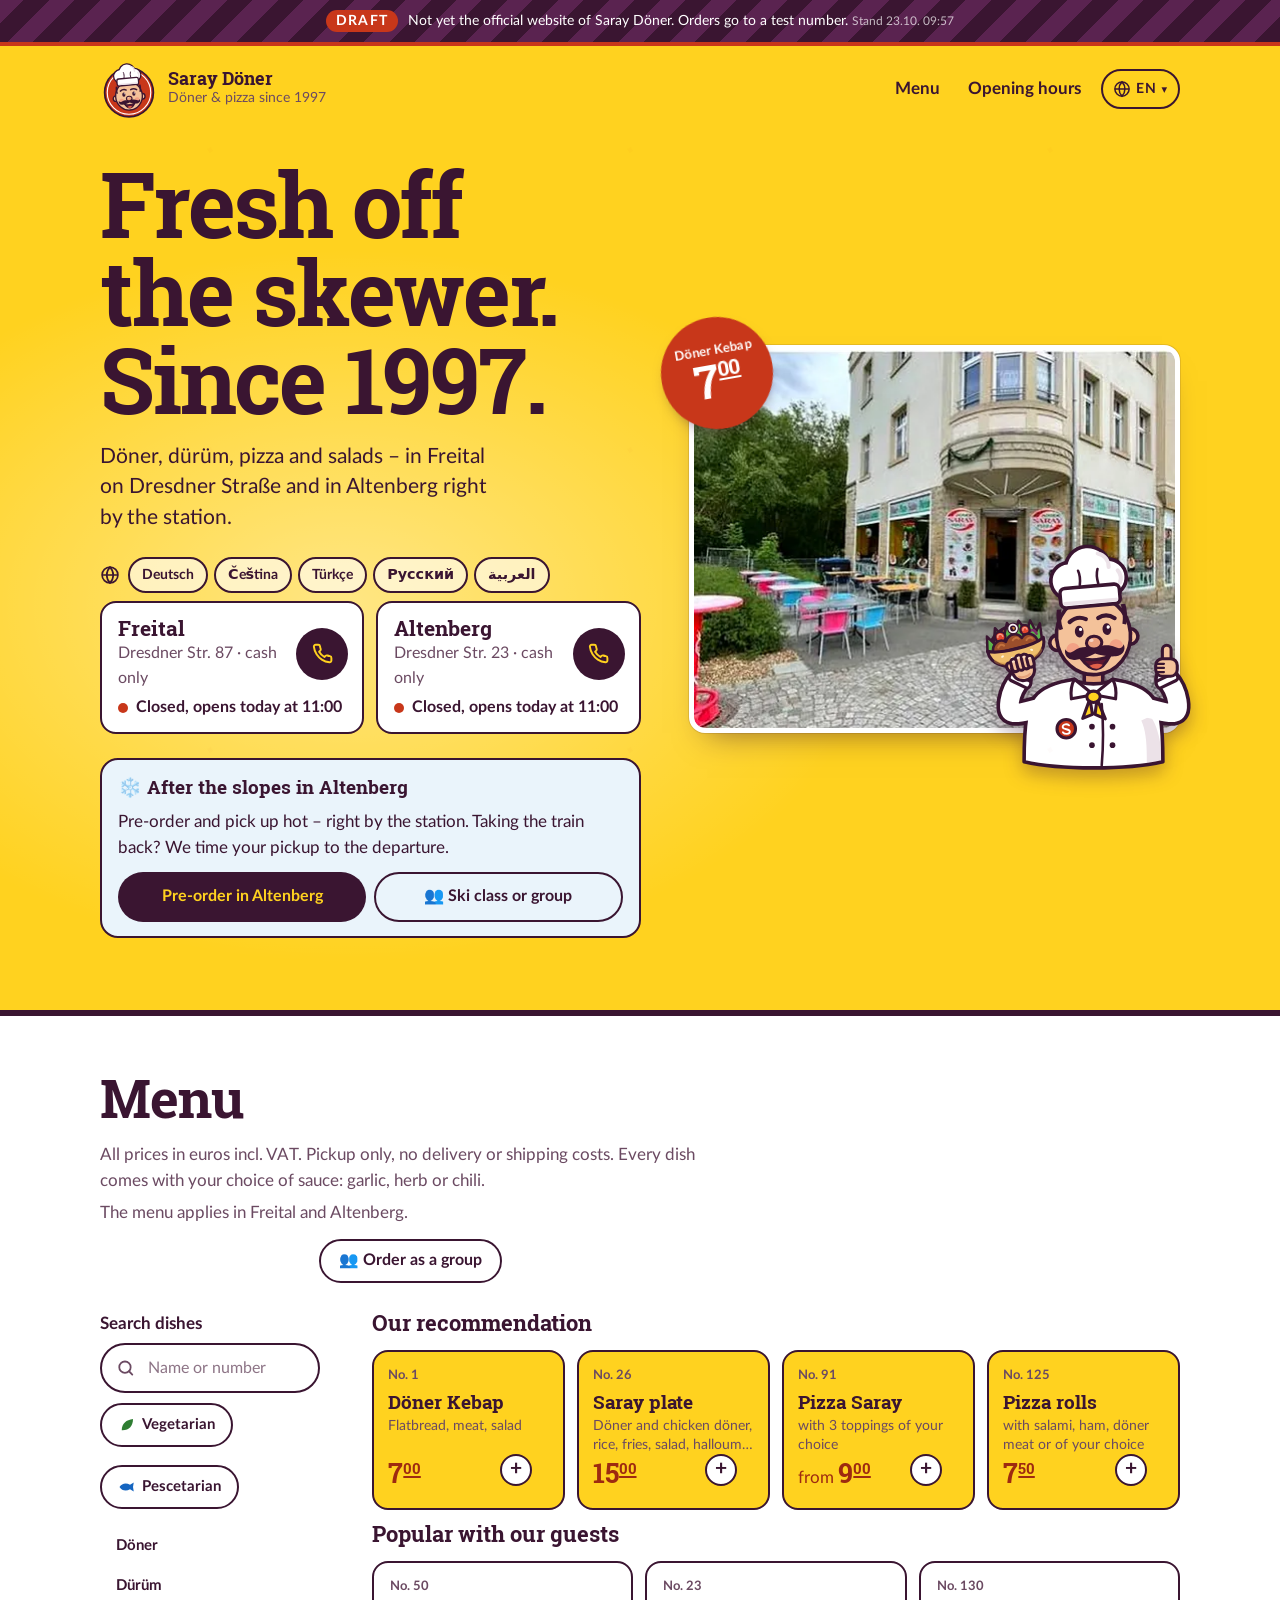
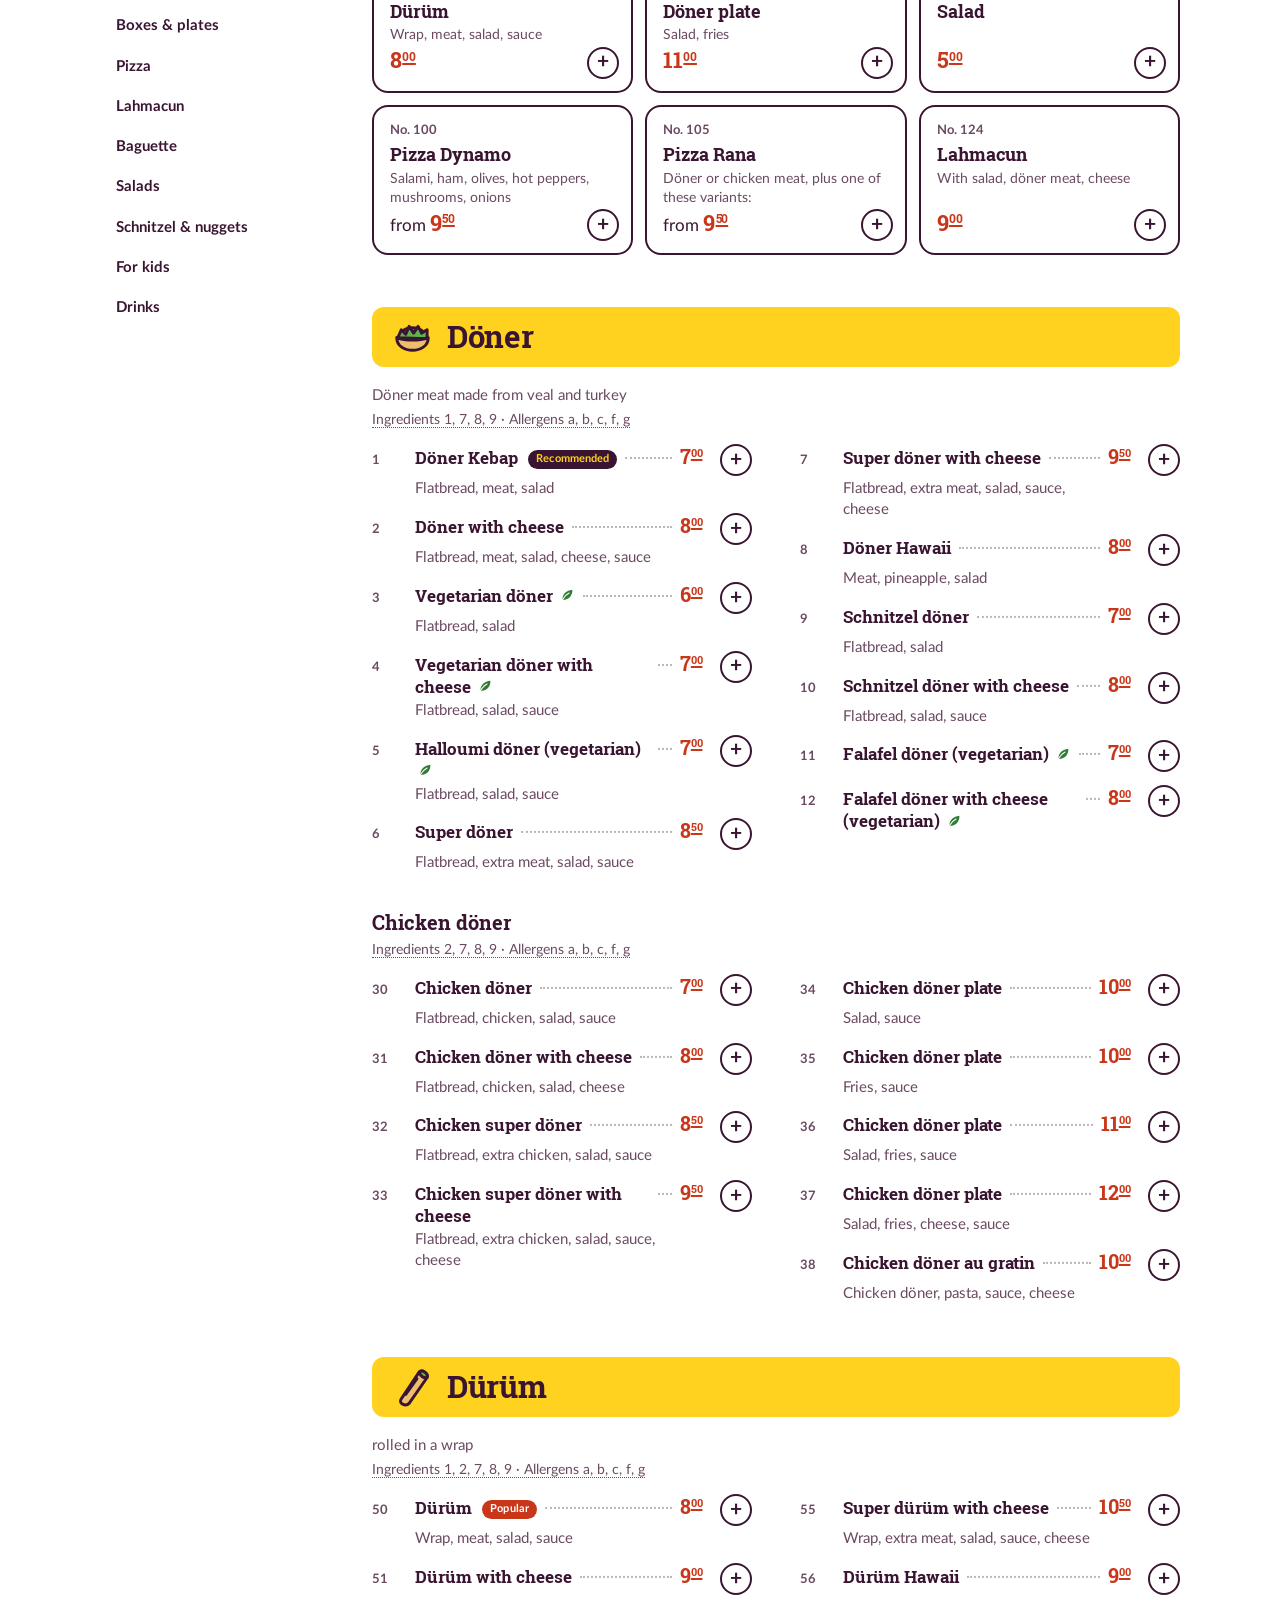
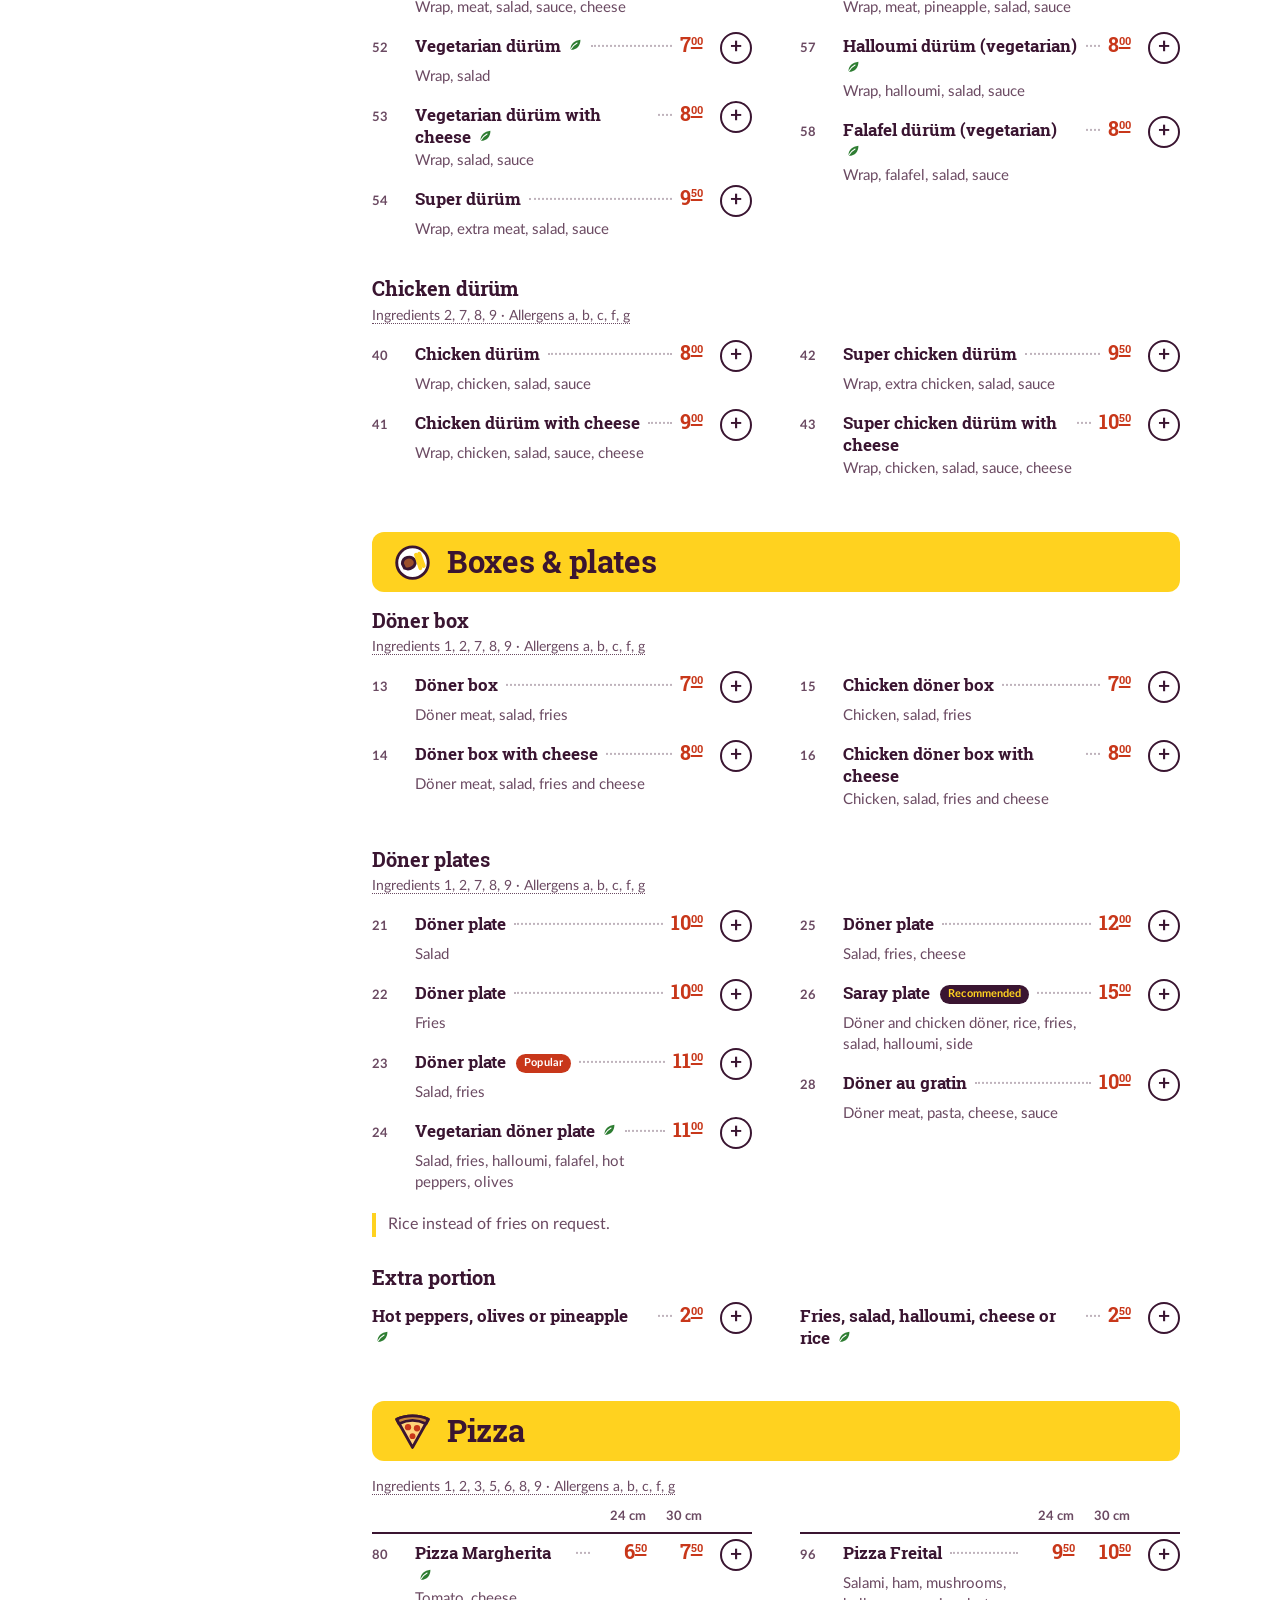
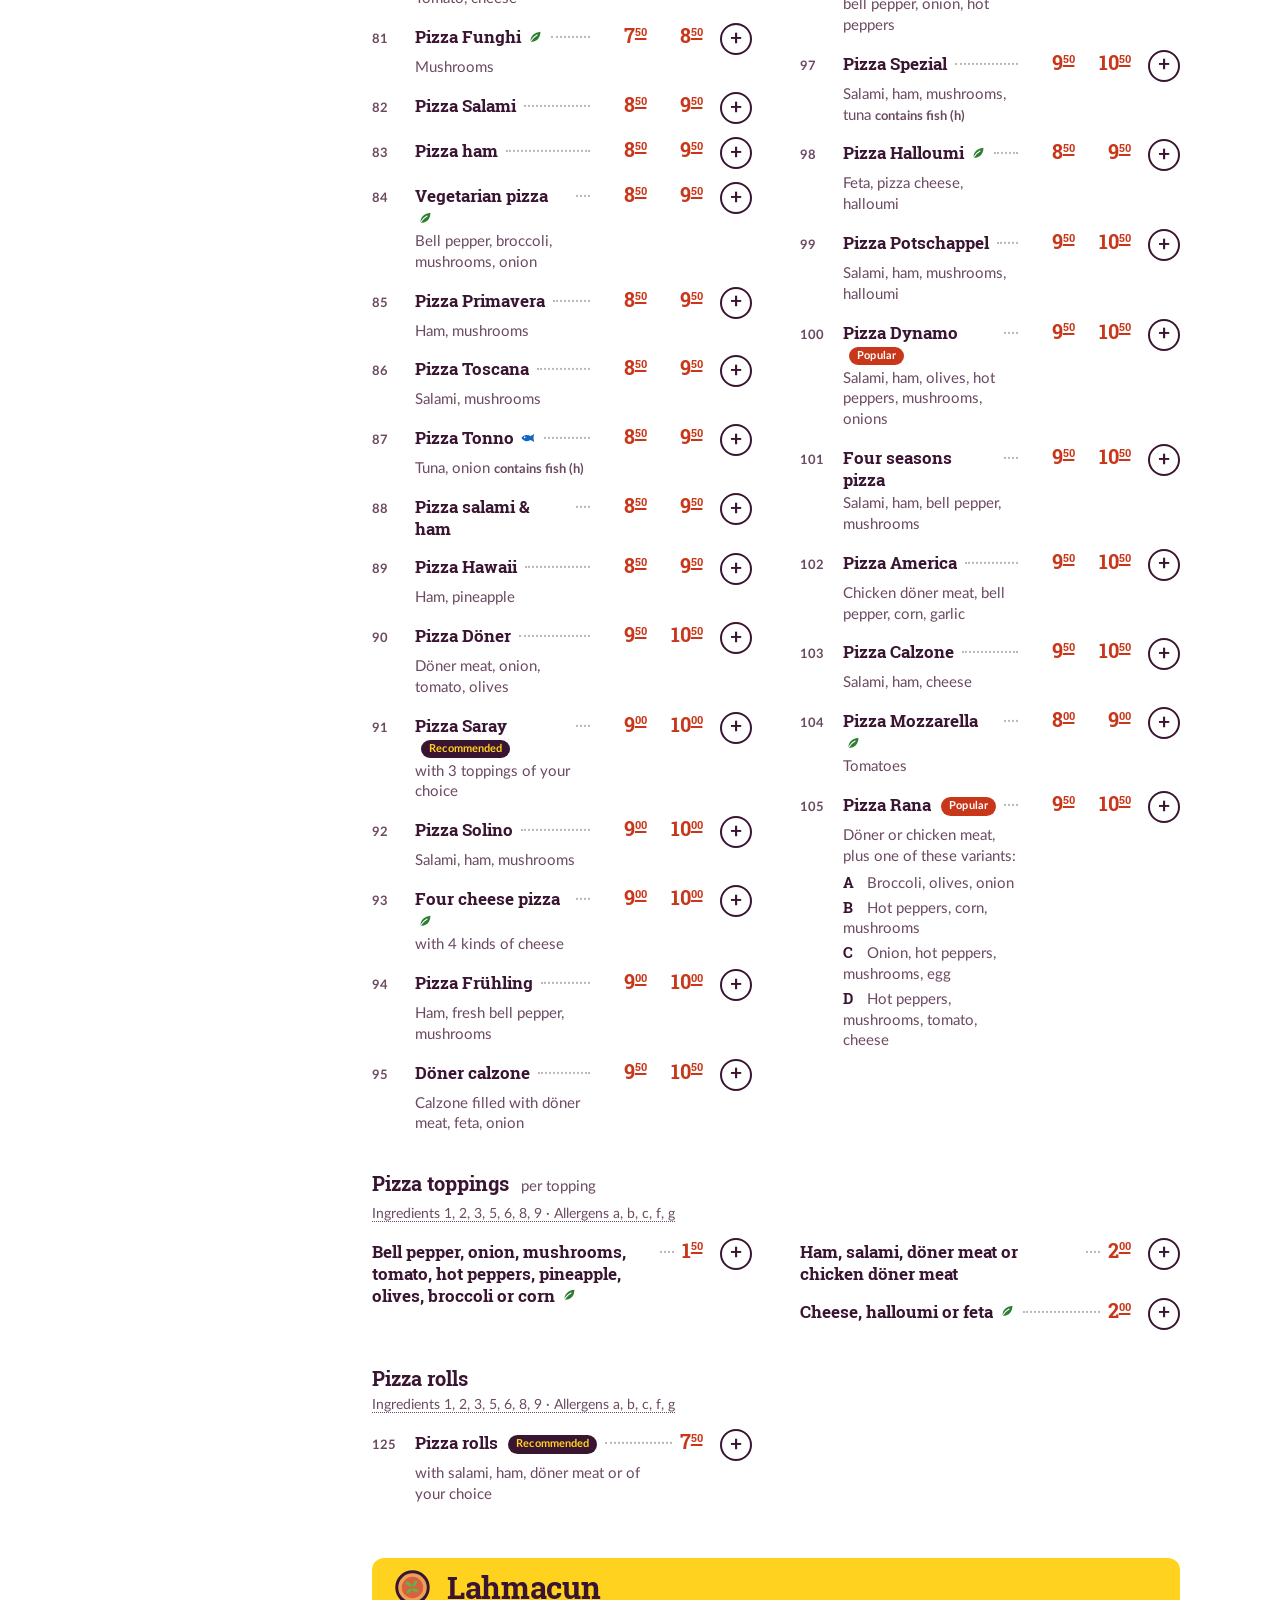
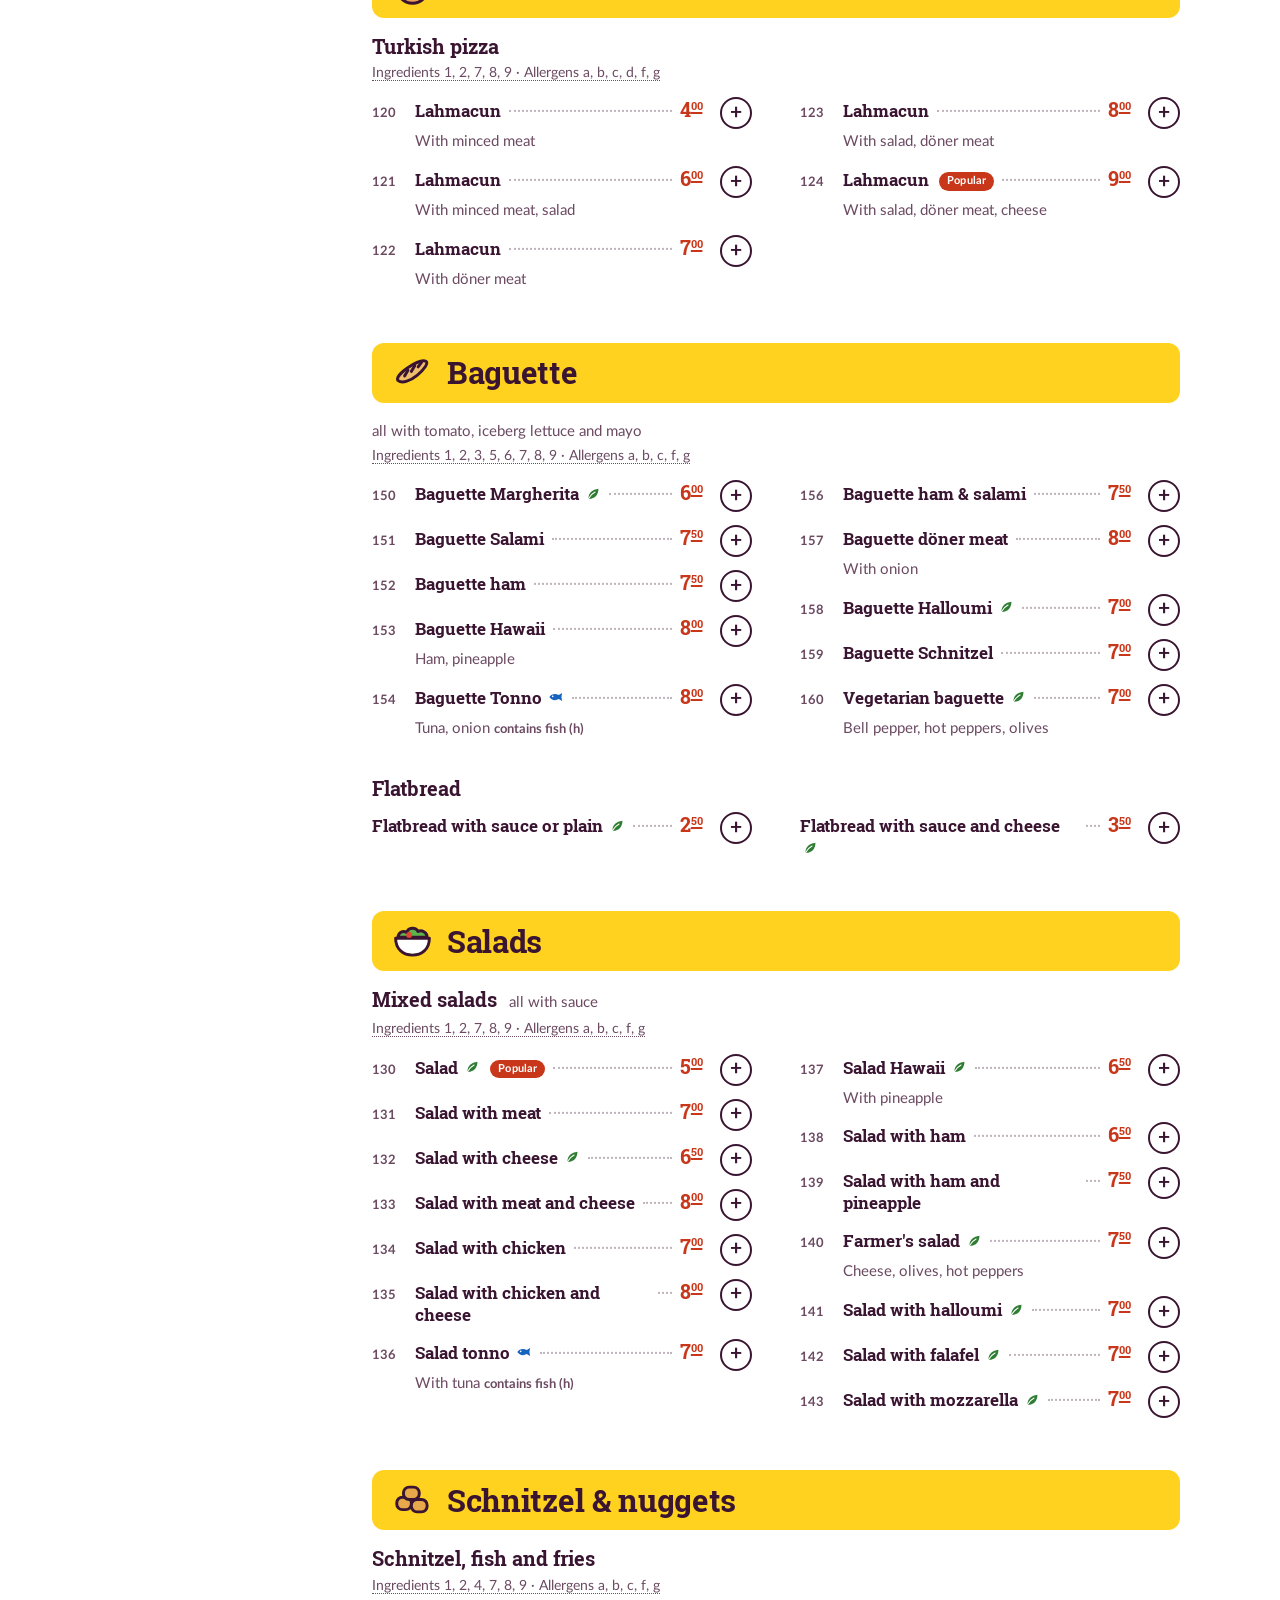
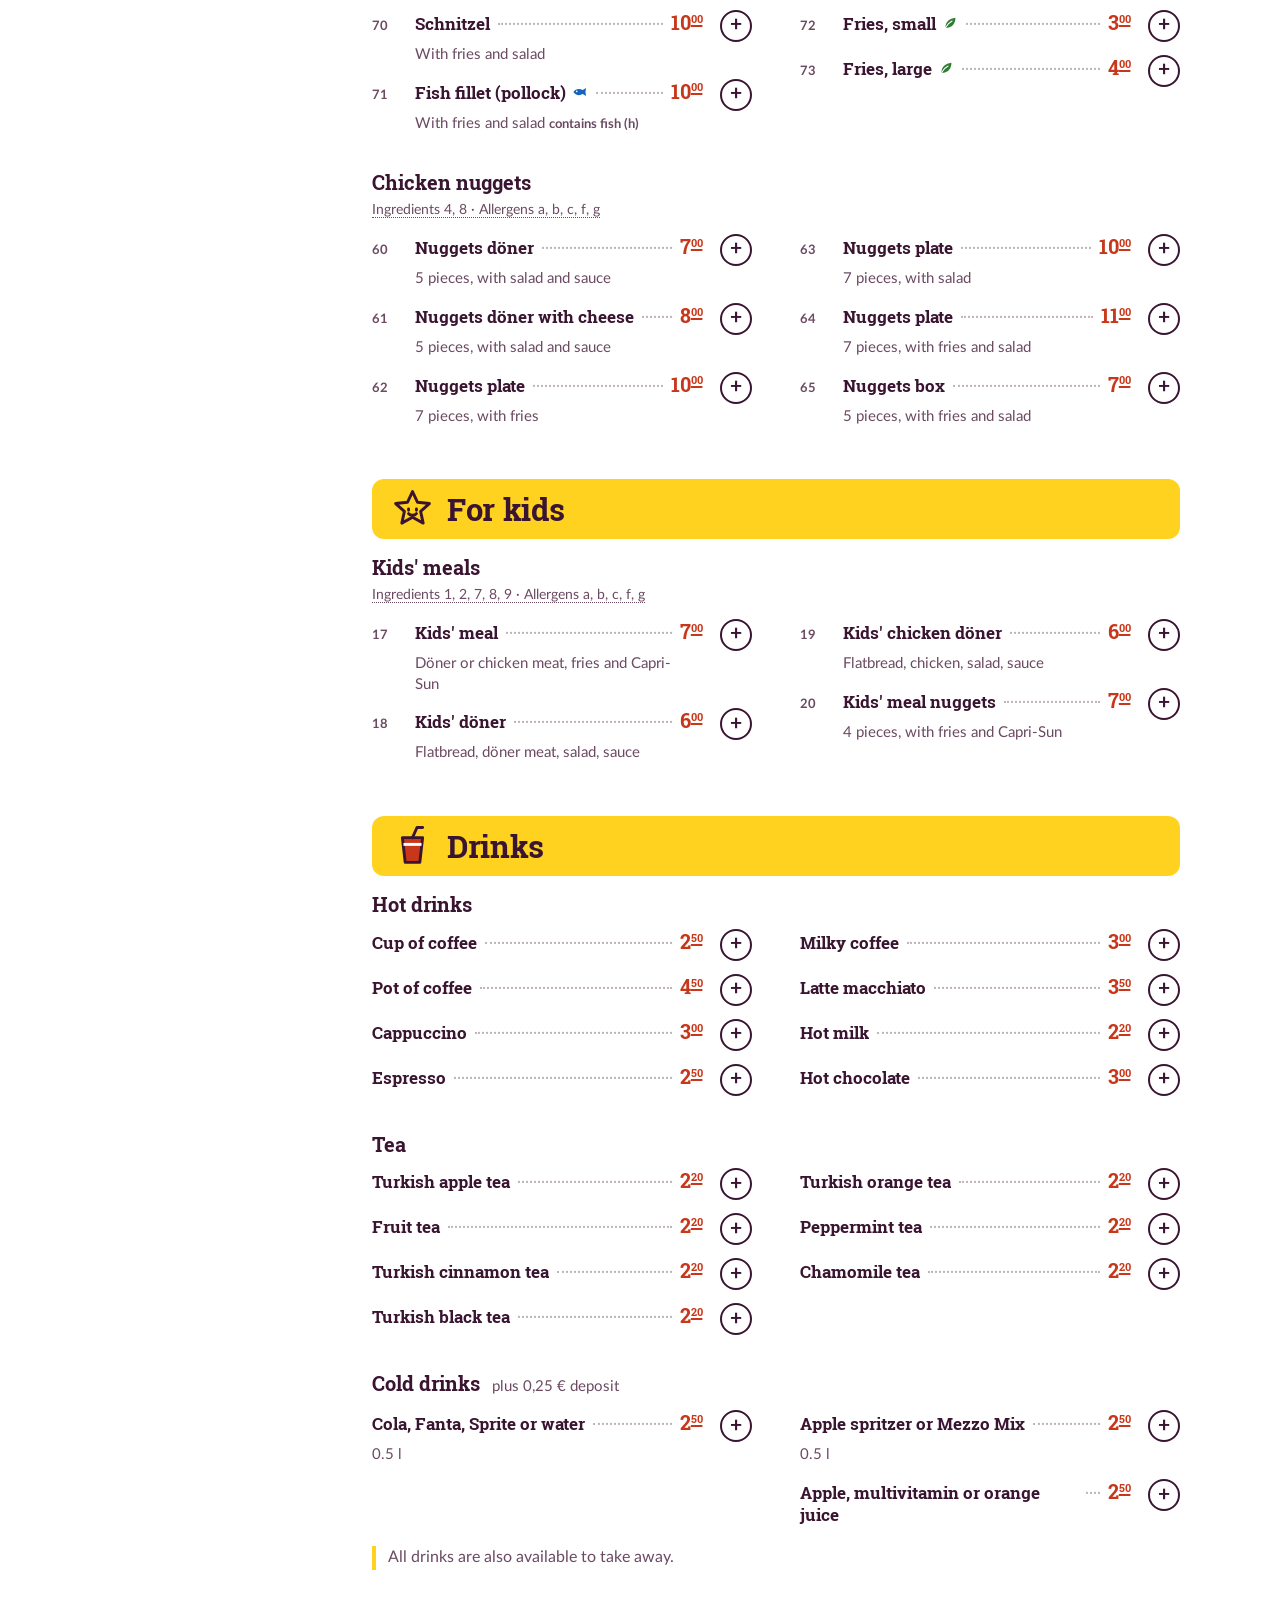
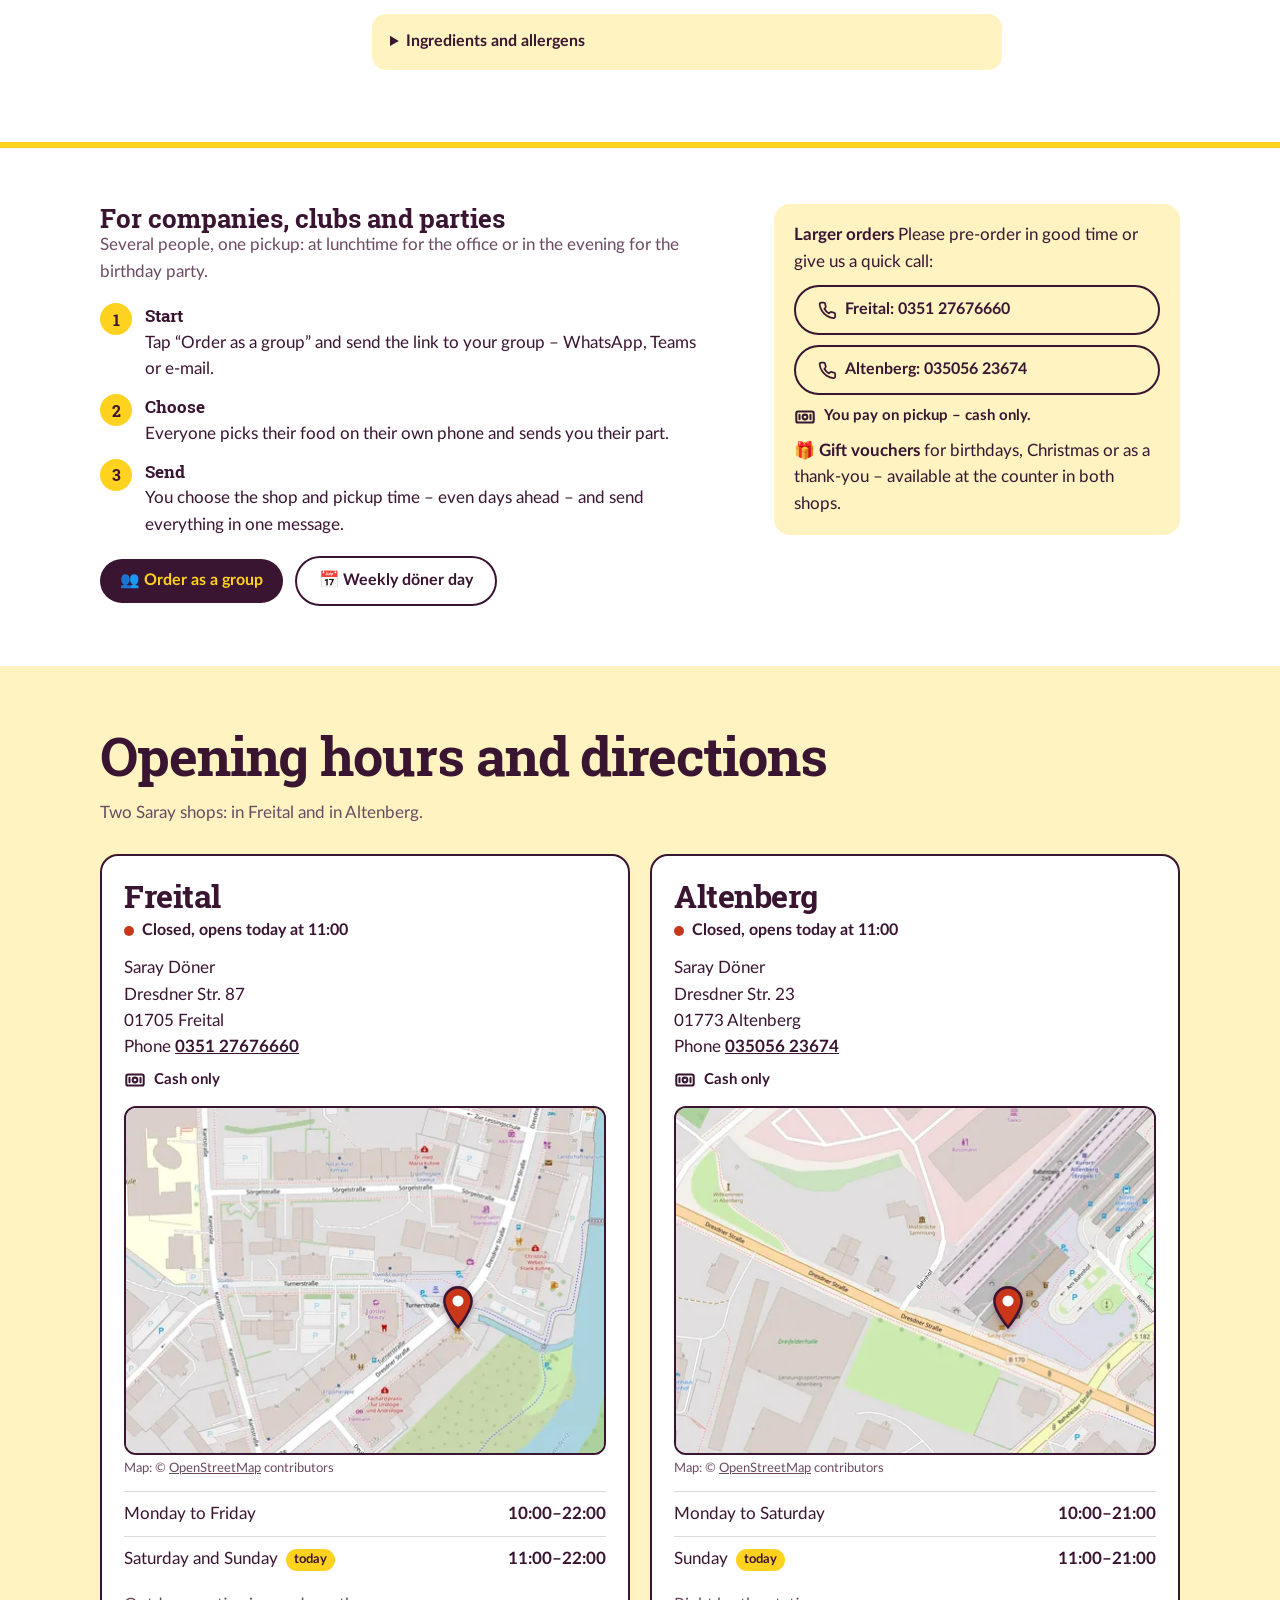
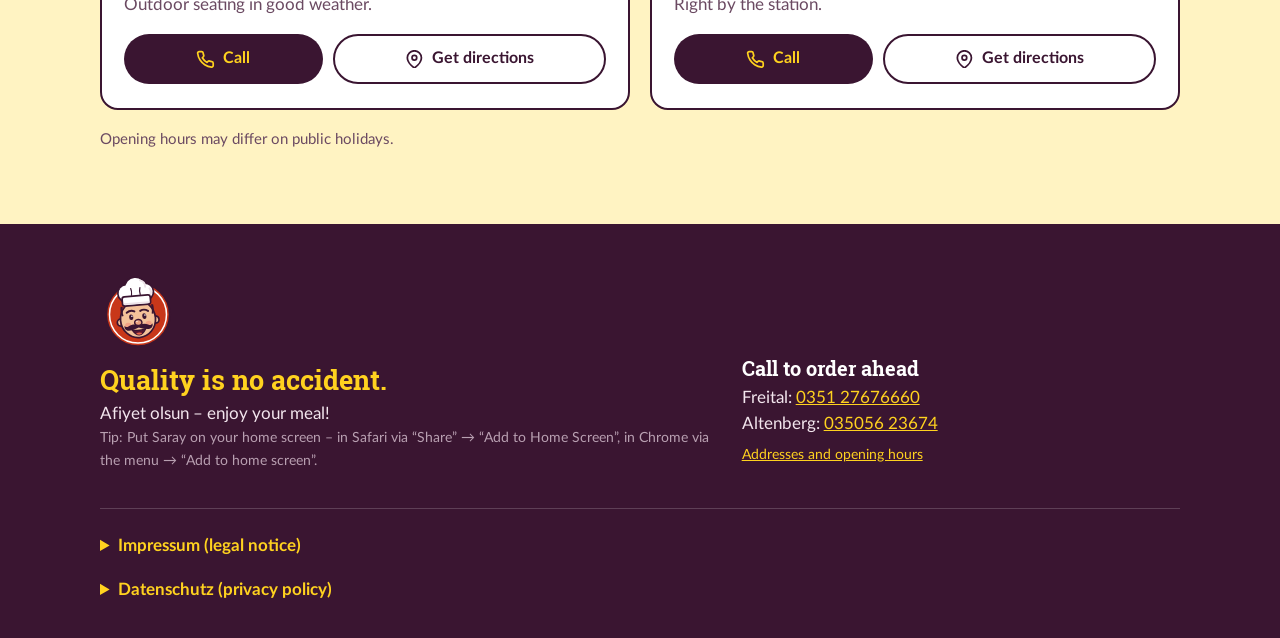
==== commit 1e56e254: "Sprachwahl sichtbarer: Flaggen DE/TR in der Chef-App, Globus und Sprach-Chips auf der Website Co-Aut" ====
--- a/docs/index.html
+++ b/docs/index.html
@@ -27,11 +27,11 @@
 <meta name="mobile-web-app-capable" content="yes">
 <meta name="apple-mobile-web-app-capable" content="yes">
 <meta name="robots" content="noindex">
-<link rel="stylesheet" href="css/style.css?v=7be5b866">
+<link rel="stylesheet" href="css/style.css?v=dd7f4334">
 <script type="application/ld+json">{"@context": "https://schema.org", "@graph": [{"@type": "Restaurant", "@id": "https://xn--saraydner-57a.de/#ort-freital", "name": "Saray Döner Freital", "url": "https://xn--saraydner-57a.de/", "telephone": "+49 351 27676660", "servesCuisine": ["Döner", "Pizza", "Türkisch"], "priceRange": "€", "paymentAccepted": "Cash", "currenciesAccepted": "EUR", "hasMenu": "https://xn--saraydner-57a.de/#speisekarte", "address": {"@type": "PostalAddress", "streetAddress": "Dresdner Str. 87", "postalCode": "01705", "addressLocality": "Freital", "addressCountry": "DE"}, "openingHoursSpecification": [{"@type": "OpeningHoursSpecification", "dayOfWeek": ["Monday", "Tuesday", "Wednesday", "Thursday", "Friday"], "opens": "10:00", "closes": "22:00"}, {"@type": "OpeningHoursSpecification", "dayOfWeek": ["Saturday", "Sunday"], "opens": "11:00", "closes": "22:00"}]}, {"@type": "Restaurant", "@id": "https://xn--saraydner-57a.de/#ort-altenberg", "name": "Saray Döner Altenberg", "url": "https://xn--saraydner-57a.de/", "telephone": "+49 35056 23674", "servesCuisine": ["Döner", "Pizza", "Türkisch"], "priceRange": "€", "paymentAccepted": "Cash", "currenciesAccepted": "EUR", "hasMenu": "https://xn--saraydner-57a.de/#speisekarte", "address": {"@type": "PostalAddress", "streetAddress": "Dresdner Str. 23", "postalCode": "01773", "addressLocality": "Altenberg", "addressCountry": "DE"}, "openingHoursSpecification": [{"@type": "OpeningHoursSpecification", "dayOfWeek": ["Monday", "Tuesday", "Wednesday", "Thursday", "Friday", "Saturday"], "opens": "10:00", "closes": "21:00"}, {"@type": "OpeningHoursSpecification", "dayOfWeek": ["Sunday"], "opens": "11:00", "closes": "21:00"}]}]}</script>
 </head>
 <body class="vorschau">
-<div class="vorschau-band" role="note"><strong data-en="DRAFT">ENTWURF</strong> <span data-en="Not yet the official website of Saray Döner. Orders go to a test number.">Noch nicht die offizielle Seite von Saray Döner. Bestellungen gehen an eine Testnummer.</span> <small class="stand">Stand 23.10. 09:24</small></div>
+<div class="vorschau-band" role="note"><strong data-en="DRAFT">ENTWURF</strong> <span data-en="Not yet the official website of Saray Döner. Orders go to a test number.">Noch nicht die offizielle Seite von Saray Döner. Bestellungen gehen an eine Testnummer.</span> <small class="stand">Stand 23.10. 09:57</small></div>
 <a class="skip" href="#speisekarte" data-en="Skip to menu">Zur Speisekarte springen</a>
 
 <header class="kopf-band" id="oben">
@@ -42,7 +42,7 @@
     </a>
     <nav class="kopf-nav" aria-label="Hauptmenü">
       <a href="#speisekarte" data-en="Menu">Speisekarte</a><a href="#standorte" data-en="Opening hours">Öffnungszeiten</a>
-      <span class="sprache-wahl"><button type="button" class="sprache" id="sprache" aria-label="Sprache / Language" aria-haspopup="true" aria-expanded="false" aria-controls="sprachen-menu">DE</button>
+      <span class="sprache-wahl"><button type="button" class="sprache" id="sprache" aria-label="Sprache / Language" aria-haspopup="true" aria-expanded="false" aria-controls="sprachen-menu"><svg class="globus" viewBox="0 0 24 24" aria-hidden="true" fill="none" stroke="currentColor" stroke-width="2"><circle cx="12" cy="12" r="9.5"/><path d="M2.5 12h19M12 2.5c2.6 2.7 3.9 5.9 3.9 9.5s-1.3 6.8-3.9 9.5c-2.6-2.7-3.9-5.9-3.9-9.5s1.3-6.8 3.9-9.5z"/></svg><span class="sp-code">DE</span><span class="sp-pfeil" aria-hidden="true">▾</span></button>
       <ul class="sprachen-menu" id="sprachen-menu" hidden></ul></span>
     </nav>
   </div>
@@ -56,6 +56,7 @@
       <img class="koch-klein" src="img/saray-koch.svg" width="430" height="470" alt="">
       <h1 id="titel" data-en-html="Fresh off the skewer.&lt;br&gt; Since 1997.">Frisch vom Spieß.<br> Seit 1997.</h1>
       <p class="lead" data-en="Döner, dürüm, pizza and salads – in Freital on Dresdner Straße and in Altenberg right by the station.">Döner, Dürüm, Pizza und Salate – in Freital an der Dresdner Straße und in Altenberg direkt am Bahnhof.</p>
+      <p class="sprachen-zeile" id="sprachen-zeile" aria-label="Sprache / Language"></p>
       <ul class="schilder" aria-label="Unsere Läden">
 <li class="schild">
   <p class="schild-ort"><a class="schild-link" href="#ort-freital" data-en-aria="Freital: opening hours and directions" aria-label="Freital: Öffnungszeiten und Anfahrt">Freital</a></p>
@@ -598,6 +599,6 @@
     </div>
   </section>
 </div>
-<script src="js/main.js?v=0a6471d9"></script>
+<script src="js/main.js?v=986e9e4f"></script>
 </body>
 </html>
--- a/docs/css/style.css
+++ b/docs/css/style.css
@@ -73,6 +73,10 @@
 .sprache{min-width:44px;min-height:40px;margin-left:4px;border:2px solid var(--tinte);border-radius:999px;background:transparent;color:var(--tinte);
   font:700 .85rem var(--text);letter-spacing:.06em;cursor:pointer}
 .sprache:hover{background:rgba(255,255,255,.55)}
+.sprache{display:inline-flex;align-items:center;gap:5px;padding:0 10px}.sprache .globus{width:18px;height:18px}.sp-pfeil{font-size:.7rem}
+.sprachen-zeile{display:flex;flex-wrap:wrap;align-items:center;gap:6px;margin:14px 0 8px}.sprachen-zeile .globus{width:20px;height:20px;color:var(--tinte);margin-inline-end:2px}
+.sp-chip{min-height:36px;padding:0 12px;border:2px solid var(--tinte);border-radius:999px;background:rgba(255,255,255,.6);color:var(--tinte);font:700 .9rem var(--text);cursor:pointer}
+.sp-chip:hover{background:#fff}
 .hinweis-band{background:var(--paprika);color:#fff;font-weight:700;text-align:center}
 .hinweis-band p{margin:0 auto;padding:10px 16px;line-height:1.4}
 .letzte{margin:0 0 22px;padding:18px 20px;border:2px dashed var(--tinte);border-radius:14px;background:var(--gelb-blass)}
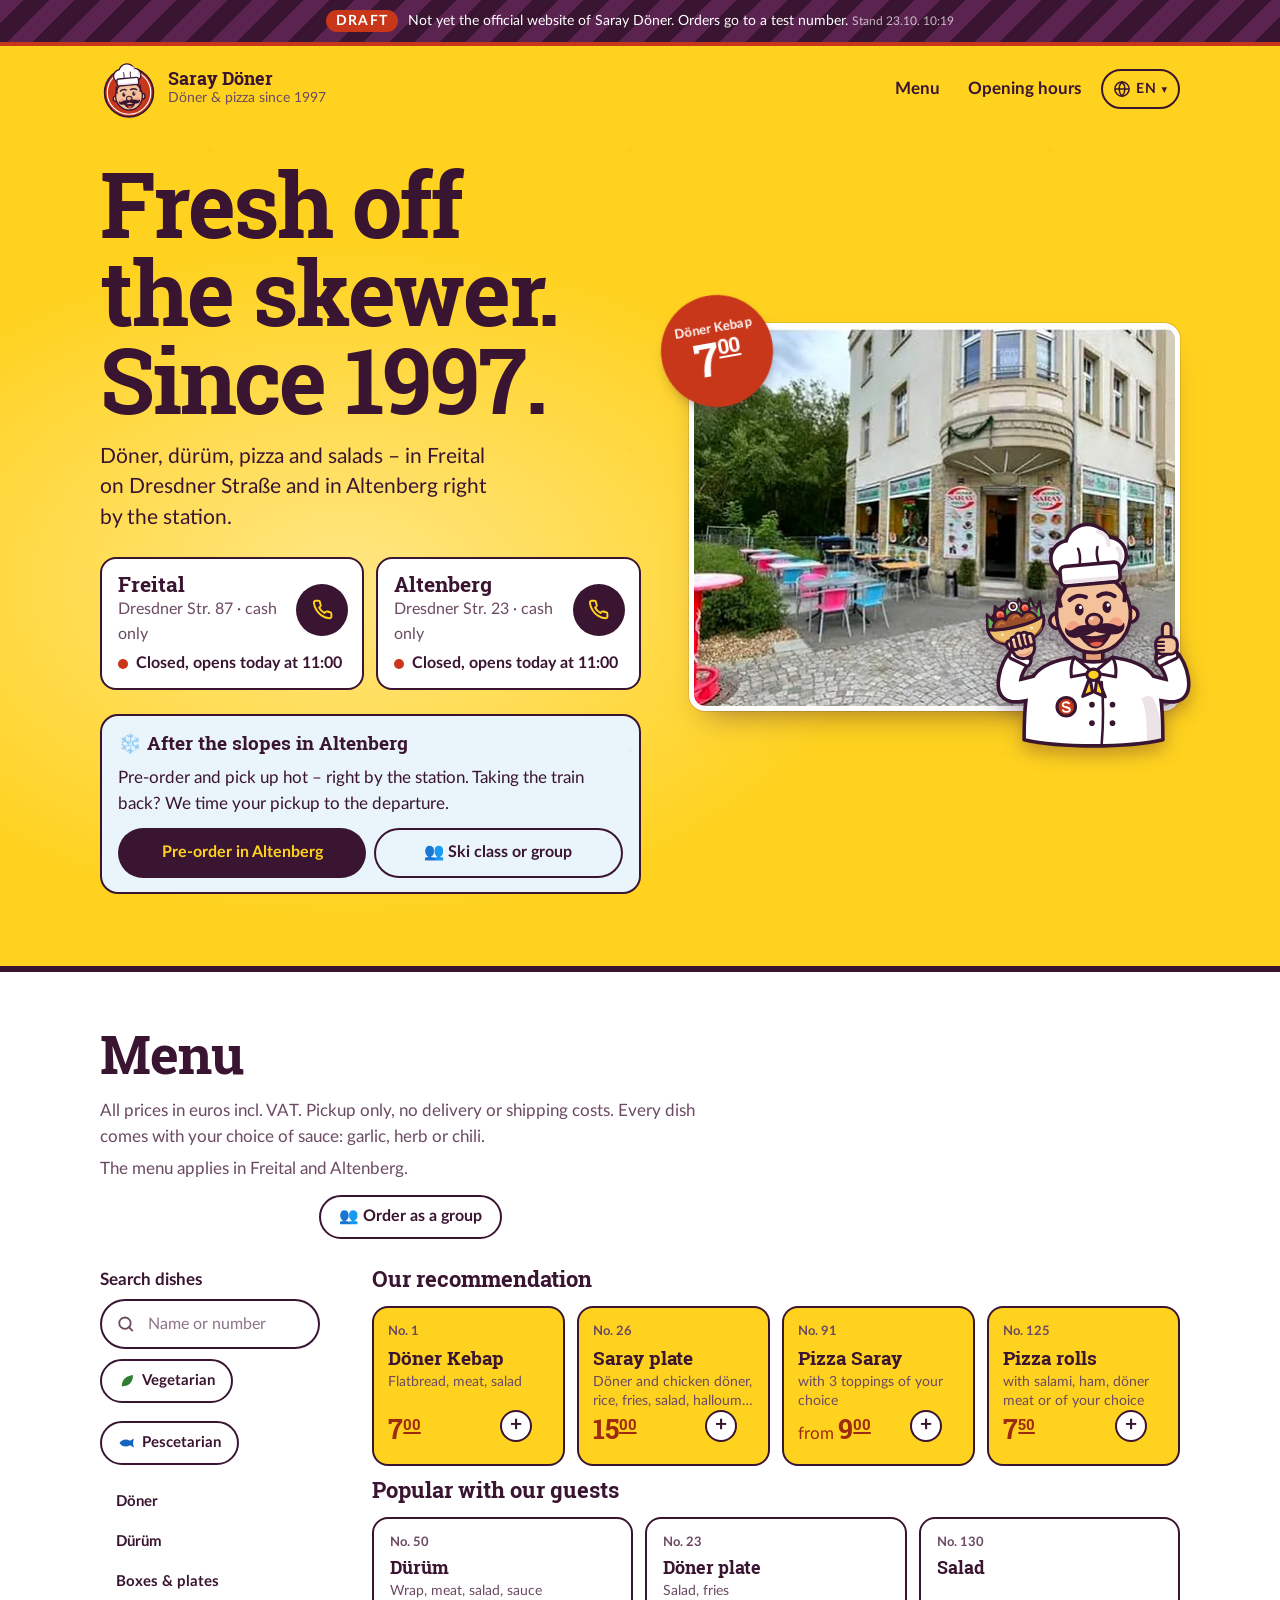
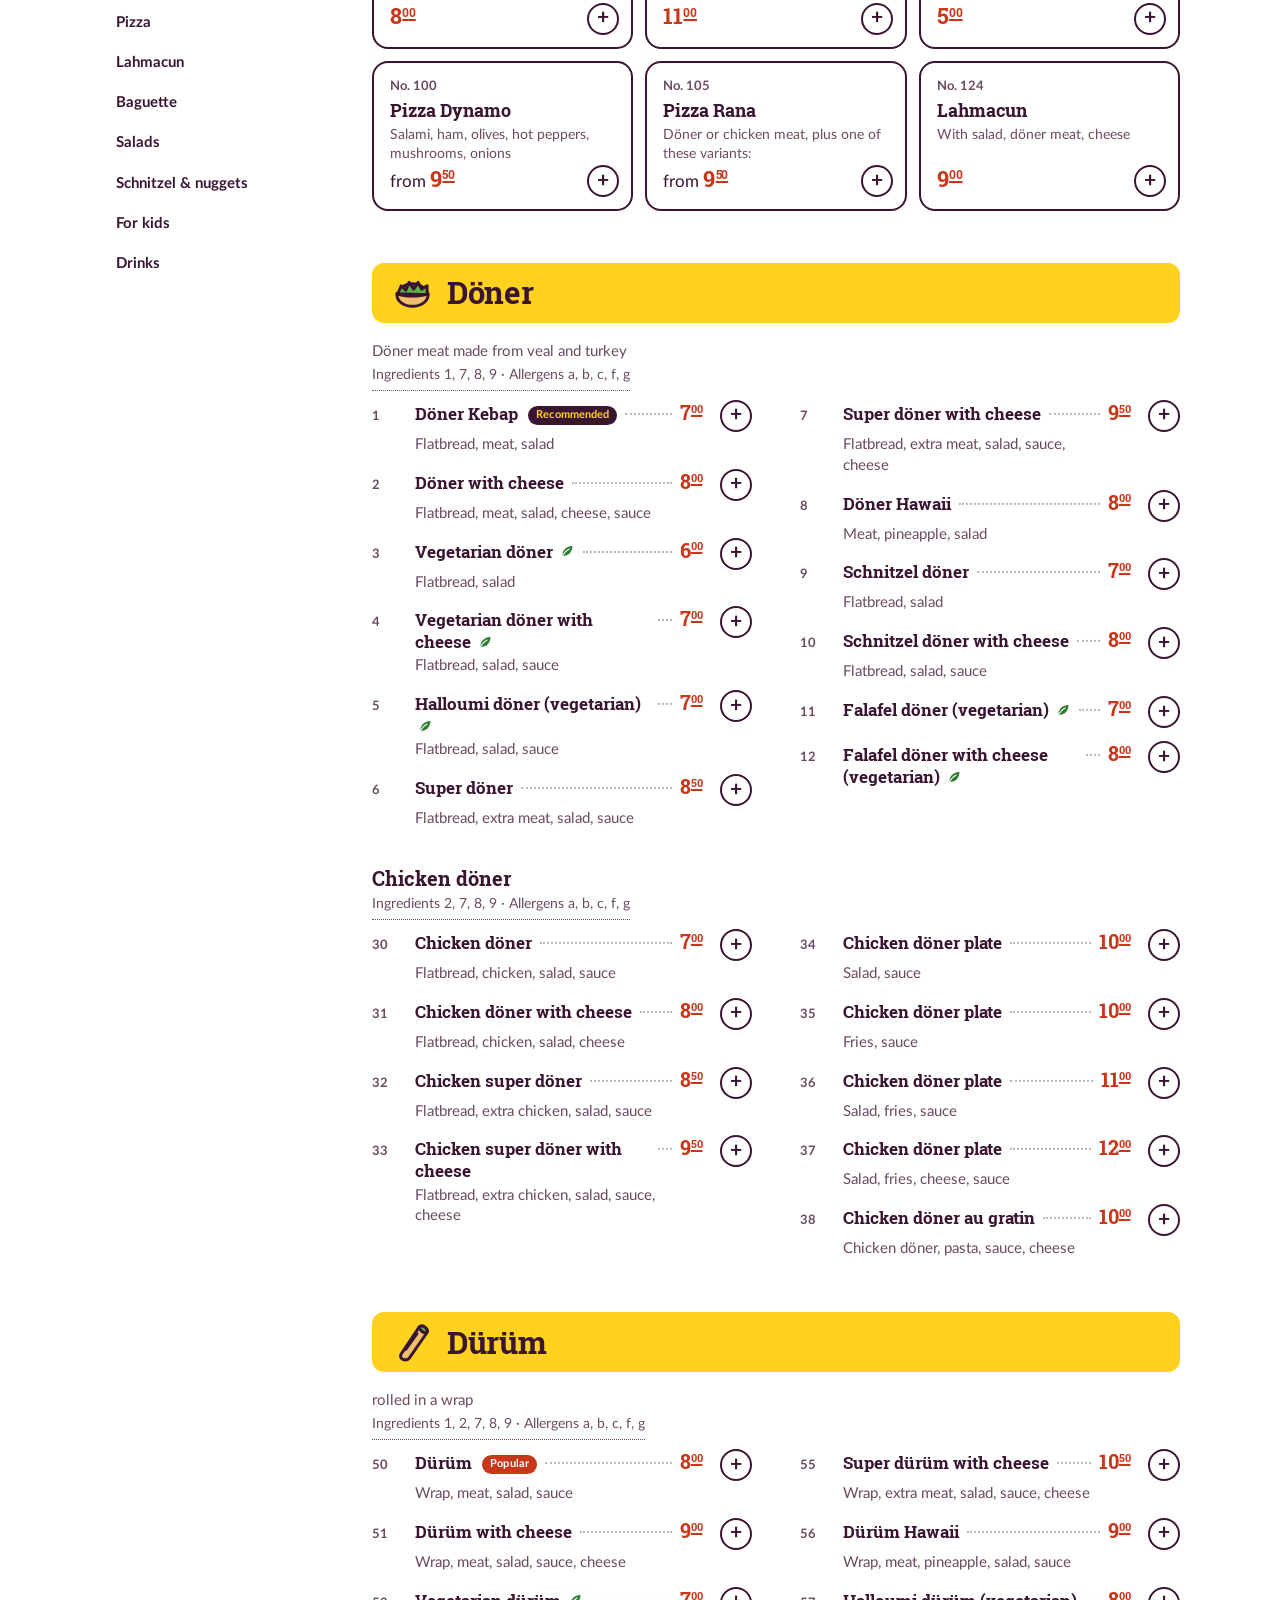
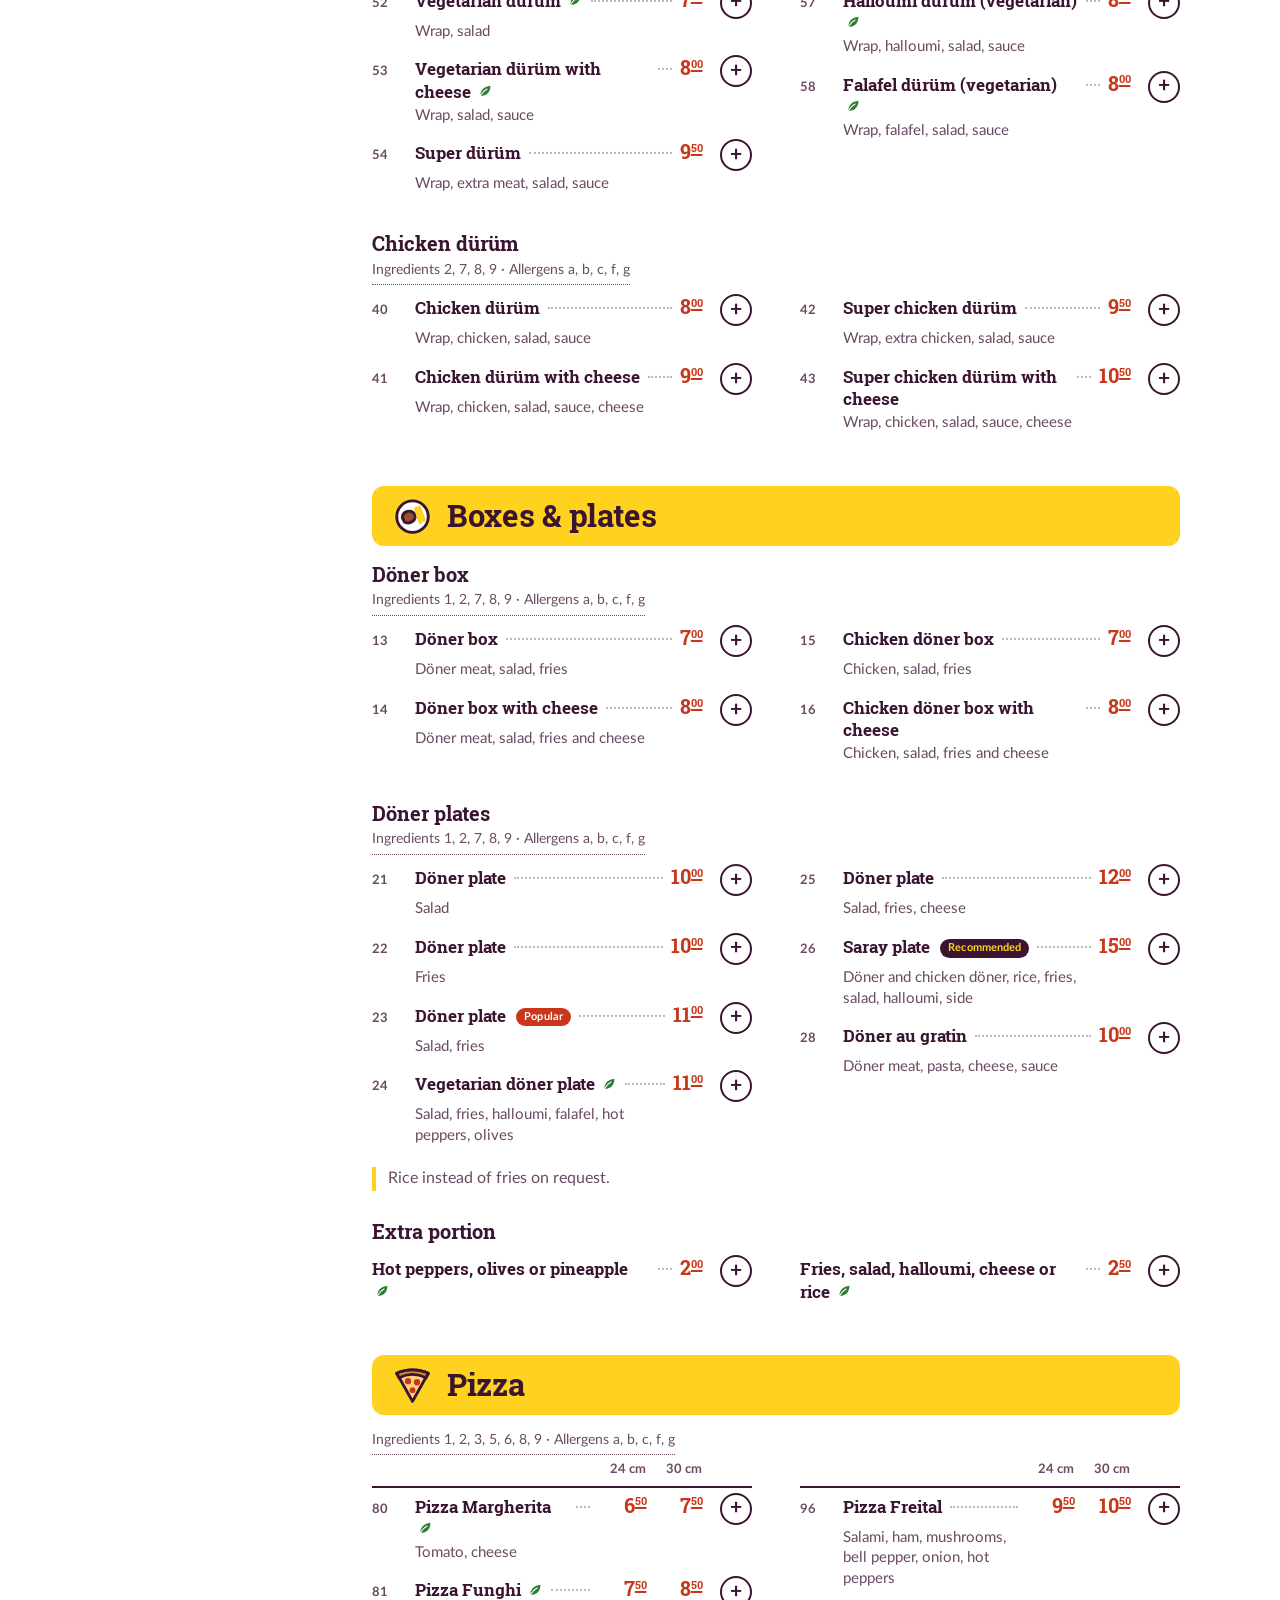
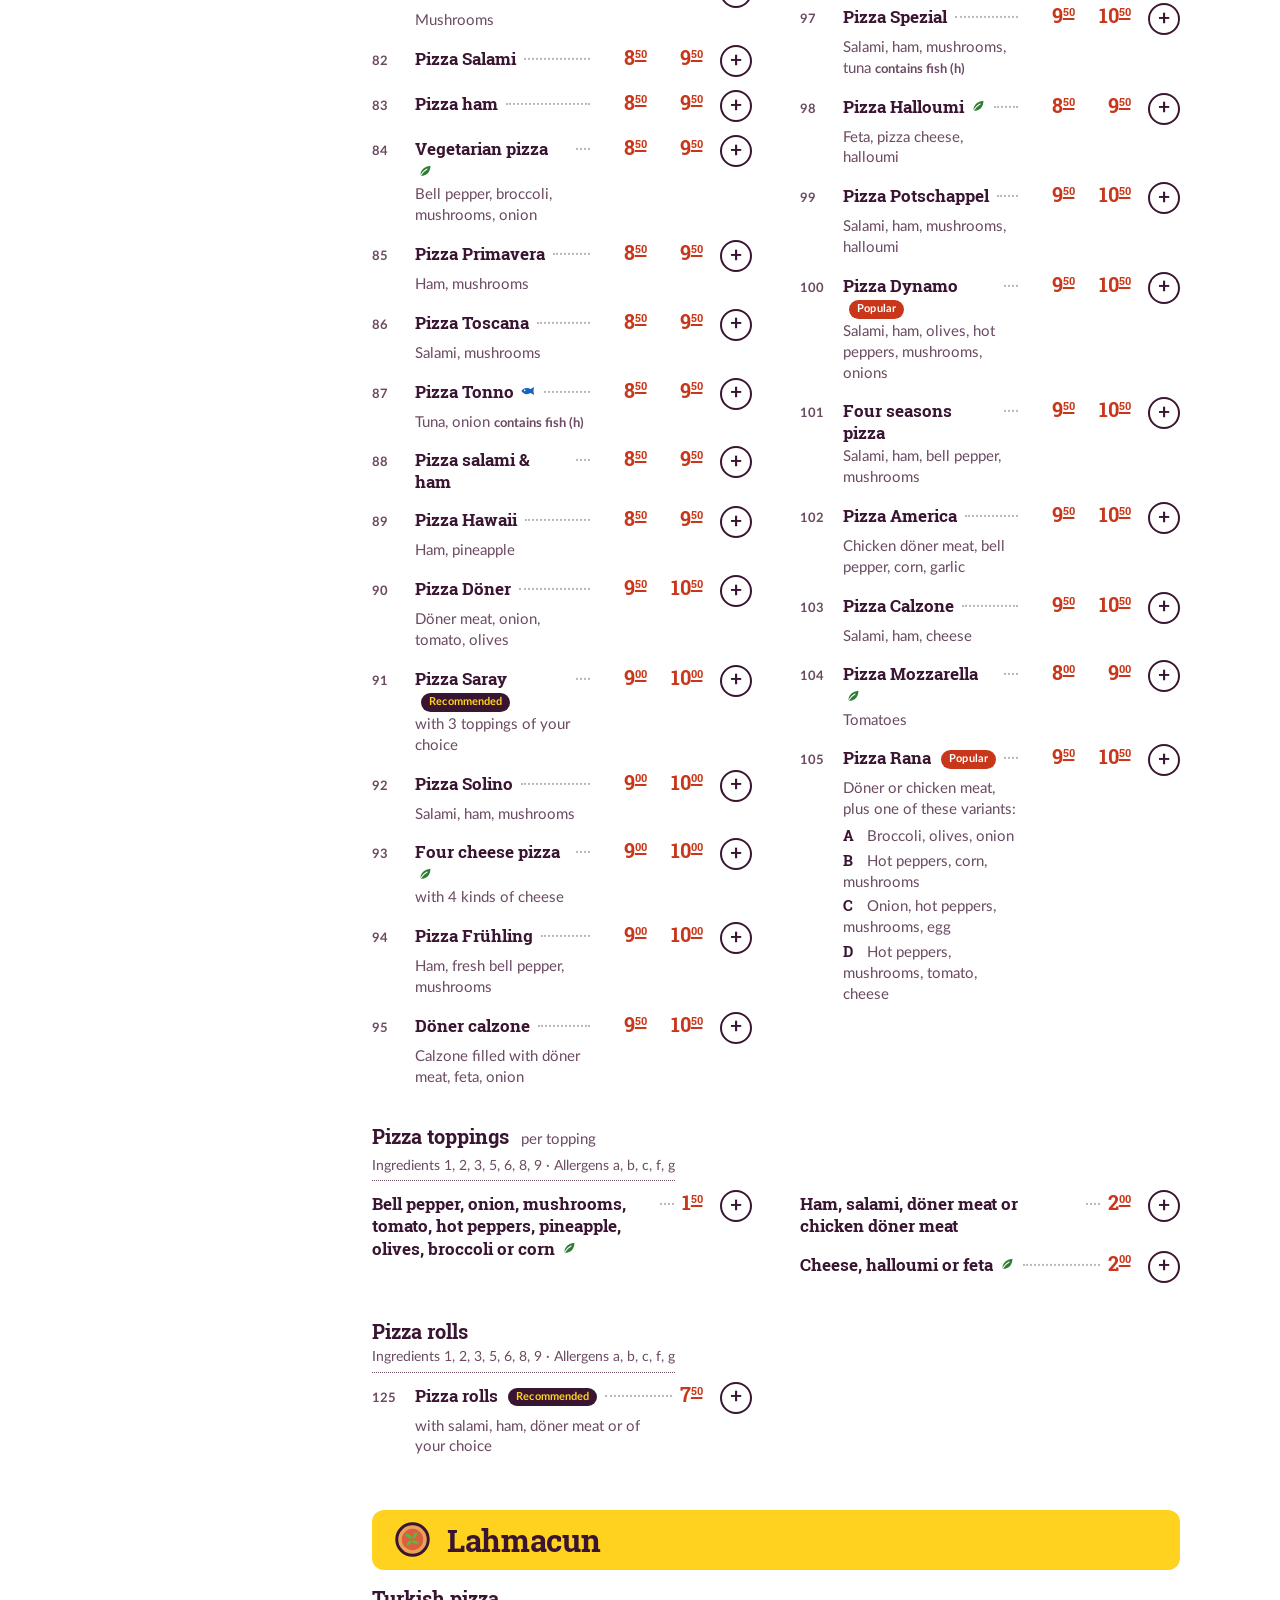
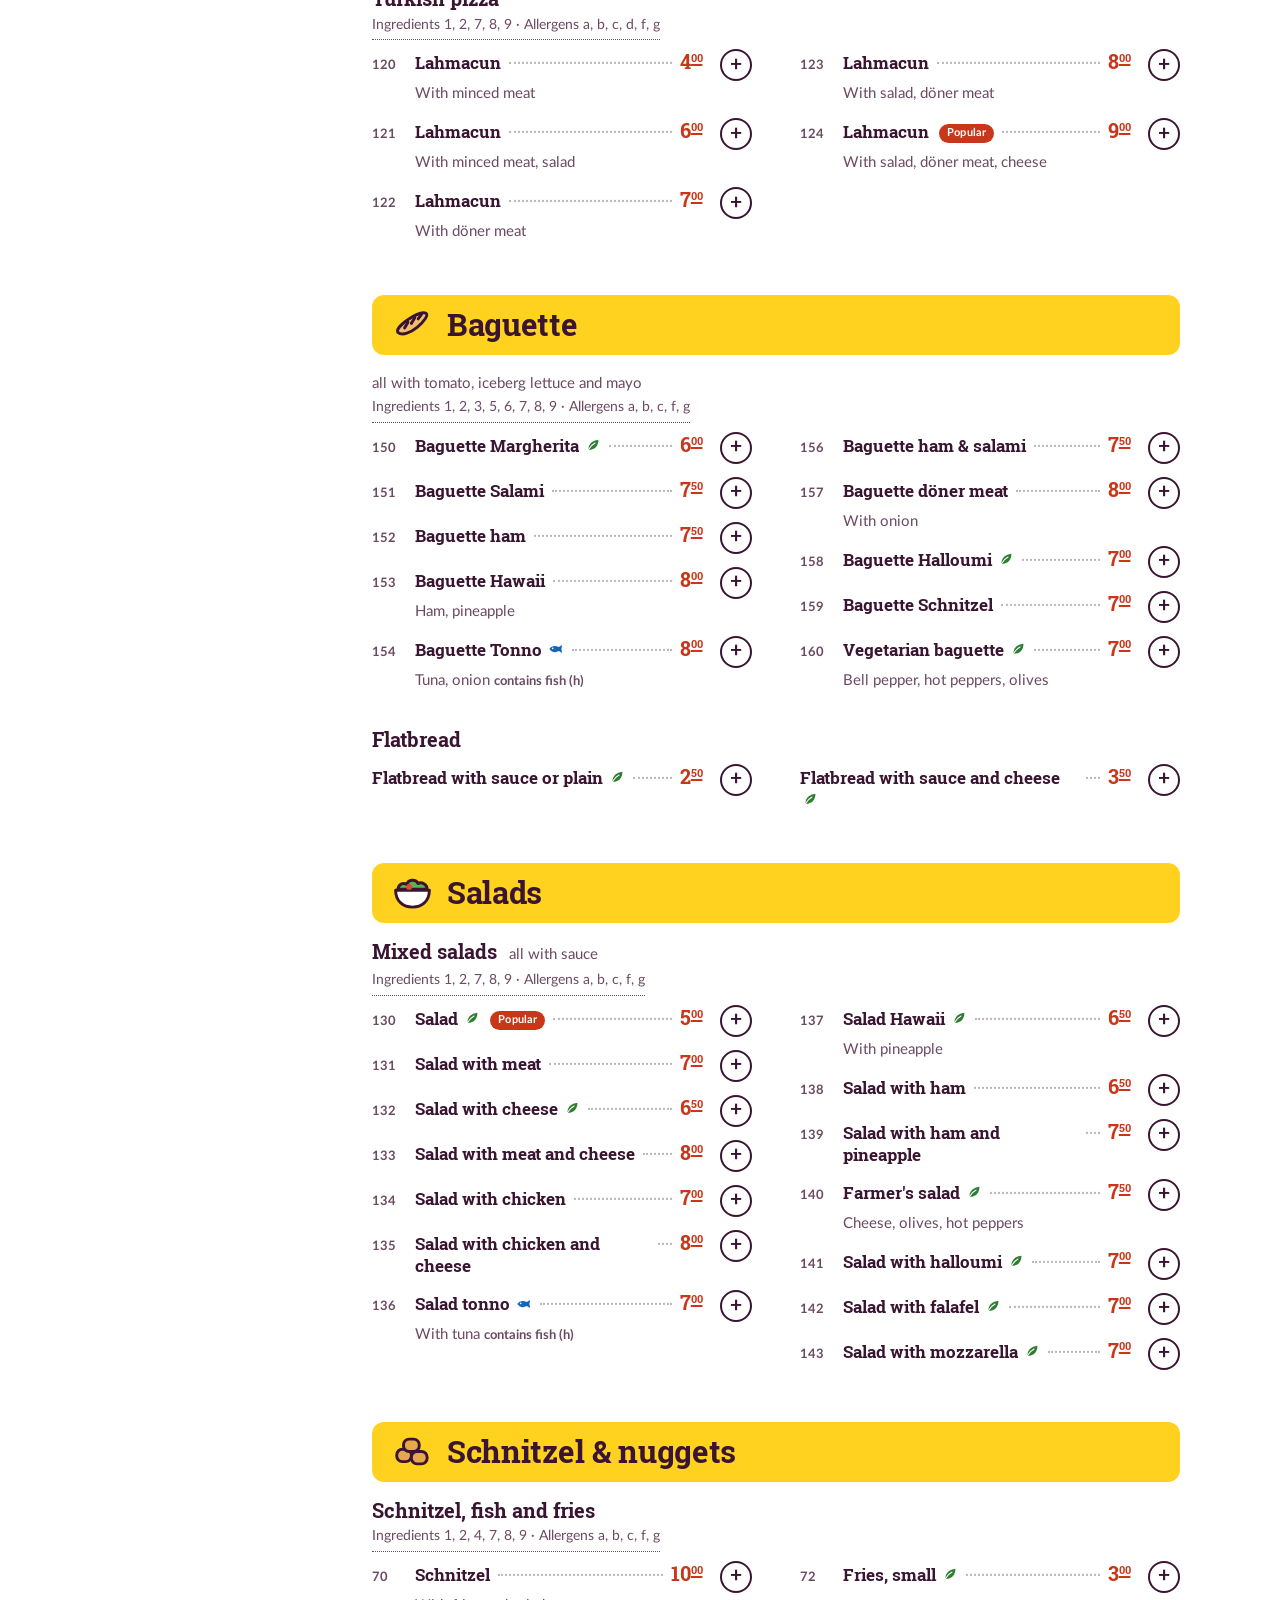
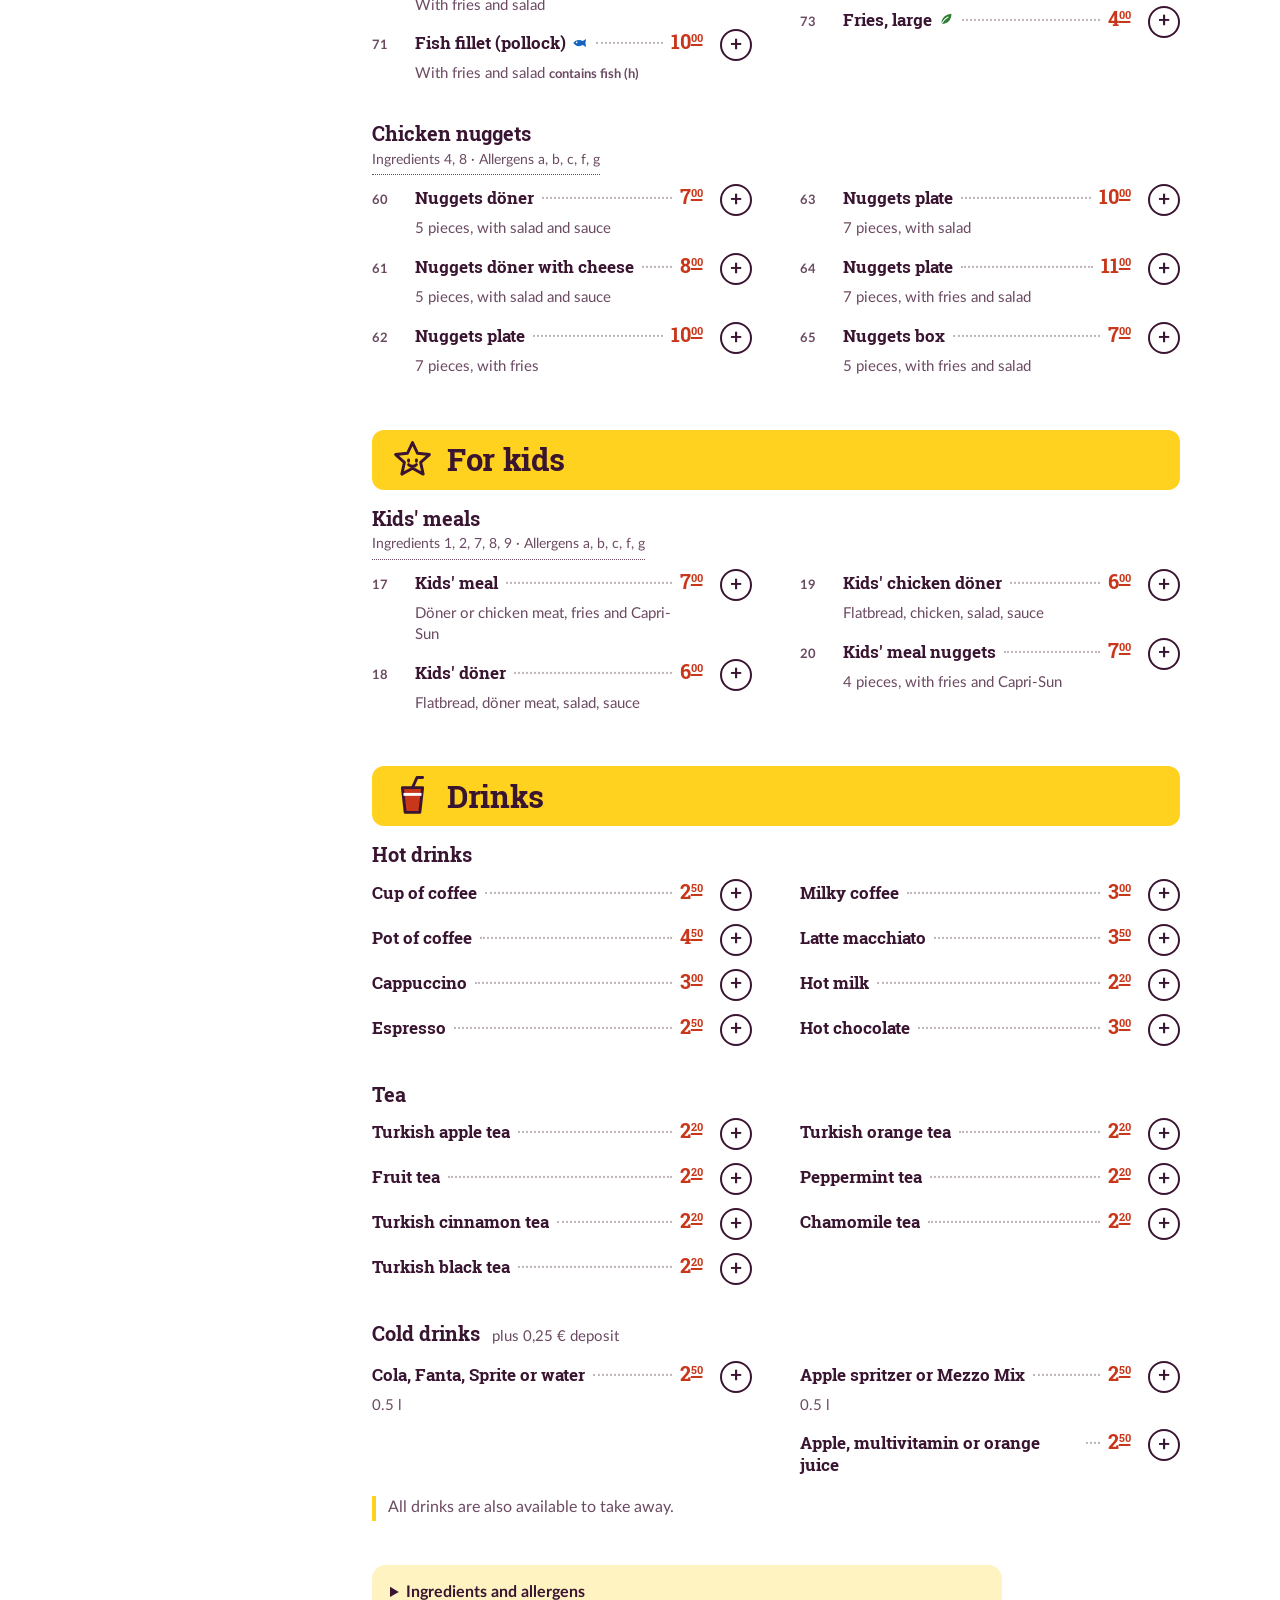
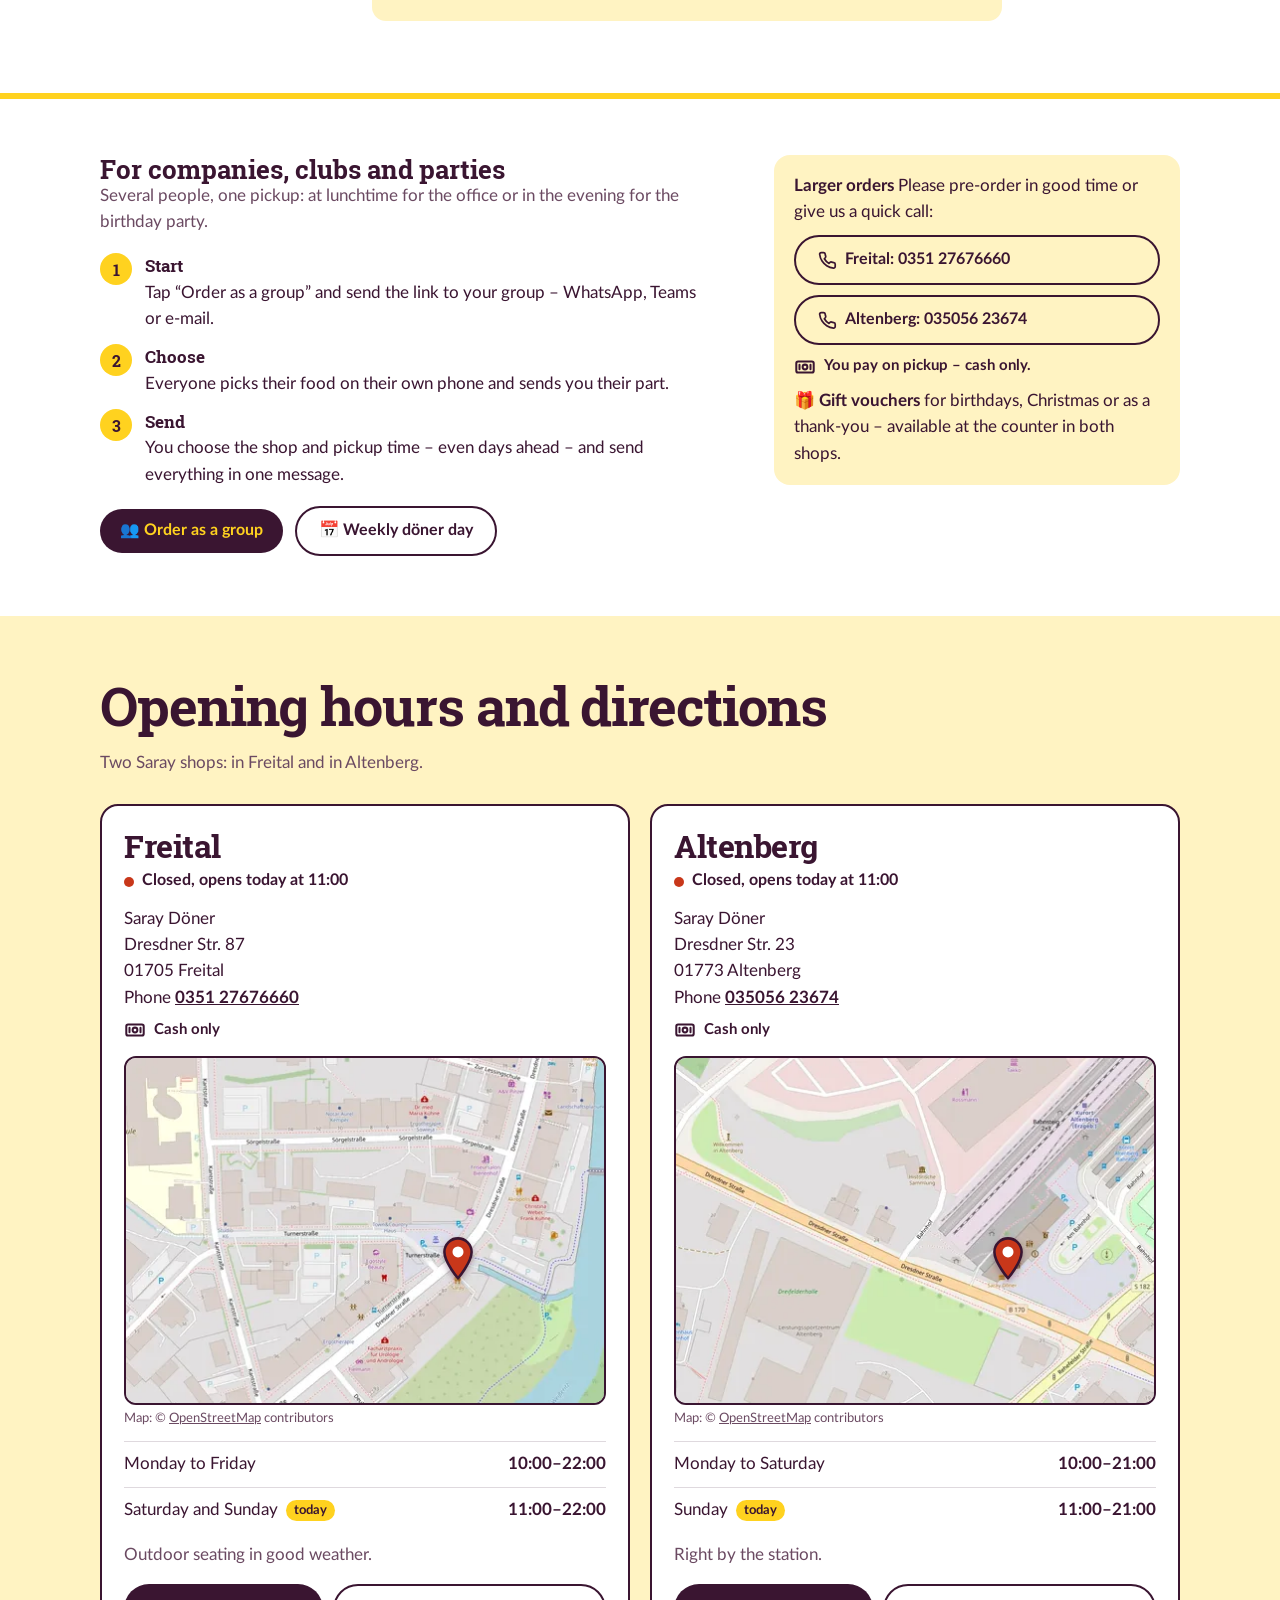
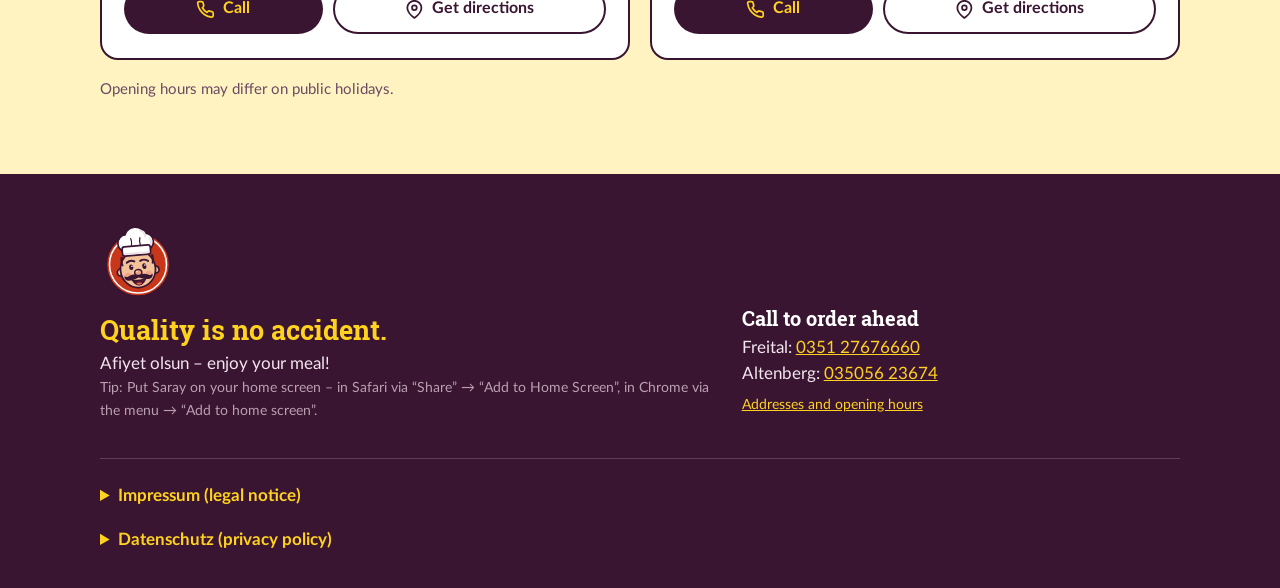
==== commit 7693111f: "Chef-App: Einführung (jederzeit startbar), WhatsApp-Antworten DE/TR; Website: „Menü“ oben, Sprach-Ch" ====
--- a/docs/index.html
+++ b/docs/index.html
@@ -19,6 +19,11 @@
 <meta property="og:title" content="Saray Döner – Freital &amp; Altenberg">
 <meta property="og:description" content="Döner, Dürüm, Pizza und Salate seit 1997. Speisekarte, Öffnungszeiten und Telefon.">
 <meta property="og:url" content="https://xn--saraydner-57a.de/">
+<meta property="og:image" content="https://saray.micana.de/img/og-bild.jpg">
+<meta property="og:image:width" content="1200">
+<meta property="og:image:height" content="630">
+<meta property="og:image:alt" content="Saray Döner: Laden in Freital mit dem Koch-Maskottchen – Frisch vom Spieß seit 1997">
+<meta name="twitter:card" content="summary_large_image">
 <link rel="icon" href="img/favicon-96.png" type="image/png" sizes="96x96">
 <link rel="icon" href="img/saray-koch-kopf.svg" type="image/svg+xml">
 <link rel="manifest" href="manifest.webmanifest">
@@ -27,11 +32,13 @@
 <meta name="mobile-web-app-capable" content="yes">
 <meta name="apple-mobile-web-app-capable" content="yes">
 <meta name="robots" content="noindex">
-<link rel="stylesheet" href="css/style.css?v=dd7f4334">
-<script type="application/ld+json">{"@context": "https://schema.org", "@graph": [{"@type": "Restaurant", "@id": "https://xn--saraydner-57a.de/#ort-freital", "name": "Saray Döner Freital", "url": "https://xn--saraydner-57a.de/", "telephone": "+49 351 27676660", "servesCuisine": ["Döner", "Pizza", "Türkisch"], "priceRange": "€", "paymentAccepted": "Cash", "currenciesAccepted": "EUR", "hasMenu": "https://xn--saraydner-57a.de/#speisekarte", "address": {"@type": "PostalAddress", "streetAddress": "Dresdner Str. 87", "postalCode": "01705", "addressLocality": "Freital", "addressCountry": "DE"}, "openingHoursSpecification": [{"@type": "OpeningHoursSpecification", "dayOfWeek": ["Monday", "Tuesday", "Wednesday", "Thursday", "Friday"], "opens": "10:00", "closes": "22:00"}, {"@type": "OpeningHoursSpecification", "dayOfWeek": ["Saturday", "Sunday"], "opens": "11:00", "closes": "22:00"}]}, {"@type": "Restaurant", "@id": "https://xn--saraydner-57a.de/#ort-altenberg", "name": "Saray Döner Altenberg", "url": "https://xn--saraydner-57a.de/", "telephone": "+49 35056 23674", "servesCuisine": ["Döner", "Pizza", "Türkisch"], "priceRange": "€", "paymentAccepted": "Cash", "currenciesAccepted": "EUR", "hasMenu": "https://xn--saraydner-57a.de/#speisekarte", "address": {"@type": "PostalAddress", "streetAddress": "Dresdner Str. 23", "postalCode": "01773", "addressLocality": "Altenberg", "addressCountry": "DE"}, "openingHoursSpecification": [{"@type": "OpeningHoursSpecification", "dayOfWeek": ["Monday", "Tuesday", "Wednesday", "Thursday", "Friday", "Saturday"], "opens": "10:00", "closes": "21:00"}, {"@type": "OpeningHoursSpecification", "dayOfWeek": ["Sunday"], "opens": "11:00", "closes": "21:00"}]}]}</script>
+<link rel="preload" href="fonts/Roboto-Slab-Bold.sub.woff" as="font" type="font/woff" crossorigin>
+<link rel="preload" href="fonts/lato-normal.sub.woff" as="font" type="font/woff" crossorigin>
+<link rel="stylesheet" href="css/style.css?v=6d9f2add">
+<script type="application/ld+json">{"@context": "https://schema.org", "@graph": [{"@type": "Restaurant", "@id": "https://xn--saraydner-57a.de/#ort-freital", "name": "Saray Döner Freital", "url": "https://xn--saraydner-57a.de/", "telephone": "+49 351 27676660", "servesCuisine": ["Döner", "Pizza", "Türkisch"], "priceRange": "€", "paymentAccepted": "Cash", "currenciesAccepted": "EUR", "hasMenu": "https://xn--saraydner-57a.de/#speisekarte", "image": "https://xn--saraydner-57a.de/img/og-bild.jpg", "address": {"@type": "PostalAddress", "streetAddress": "Dresdner Str. 87", "postalCode": "01705", "addressLocality": "Freital", "addressCountry": "DE"}, "openingHoursSpecification": [{"@type": "OpeningHoursSpecification", "dayOfWeek": ["Monday", "Tuesday", "Wednesday", "Thursday", "Friday"], "opens": "10:00", "closes": "22:00"}, {"@type": "OpeningHoursSpecification", "dayOfWeek": ["Saturday", "Sunday"], "opens": "11:00", "closes": "22:00"}]}, {"@type": "Restaurant", "@id": "https://xn--saraydner-57a.de/#ort-altenberg", "name": "Saray Döner Altenberg", "url": "https://xn--saraydner-57a.de/", "telephone": "+49 35056 23674", "servesCuisine": ["Döner", "Pizza", "Türkisch"], "priceRange": "€", "paymentAccepted": "Cash", "currenciesAccepted": "EUR", "hasMenu": "https://xn--saraydner-57a.de/#speisekarte", "image": "https://xn--saraydner-57a.de/img/og-bild.jpg", "address": {"@type": "PostalAddress", "streetAddress": "Dresdner Str. 23", "postalCode": "01773", "addressLocality": "Altenberg", "addressCountry": "DE"}, "openingHoursSpecification": [{"@type": "OpeningHoursSpecification", "dayOfWeek": ["Monday", "Tuesday", "Wednesday", "Thursday", "Friday", "Saturday"], "opens": "10:00", "closes": "21:00"}, {"@type": "OpeningHoursSpecification", "dayOfWeek": ["Sunday"], "opens": "11:00", "closes": "21:00"}]}]}</script>
 </head>
 <body class="vorschau">
-<div class="vorschau-band" role="note"><strong data-en="DRAFT">ENTWURF</strong> <span data-en="Not yet the official website of Saray Döner. Orders go to a test number.">Noch nicht die offizielle Seite von Saray Döner. Bestellungen gehen an eine Testnummer.</span> <small class="stand">Stand 23.10. 09:57</small></div>
+<div class="vorschau-band" role="note"><strong data-en="DRAFT">ENTWURF</strong> <span data-en="Not yet the official website of Saray Döner. Orders go to a test number.">Noch nicht die offizielle Seite von Saray Döner. Bestellungen gehen an eine Testnummer.</span> <small class="stand">Stand 23.10. 10:19</small></div>
 <a class="skip" href="#speisekarte" data-en="Skip to menu">Zur Speisekarte springen</a>
 
 <header class="kopf-band" id="oben">
@@ -41,7 +48,7 @@
       <span class="marke-text"><b>Saray Döner</b><small data-en="Döner &amp; pizza since 1997">Döner &amp; Pizza seit 1997</small></span>
     </a>
     <nav class="kopf-nav" aria-label="Hauptmenü">
-      <a href="#speisekarte" data-en="Menu">Speisekarte</a><a href="#standorte" data-en="Opening hours">Öffnungszeiten</a>
+      <a href="#speisekarte" data-en="Menu">Menü</a><a href="#standorte" data-en="Opening hours">Öffnungszeiten</a>
       <span class="sprache-wahl"><button type="button" class="sprache" id="sprache" aria-label="Sprache / Language" aria-haspopup="true" aria-expanded="false" aria-controls="sprachen-menu"><svg class="globus" viewBox="0 0 24 24" aria-hidden="true" fill="none" stroke="currentColor" stroke-width="2"><circle cx="12" cy="12" r="9.5"/><path d="M2.5 12h19M12 2.5c2.6 2.7 3.9 5.9 3.9 9.5s-1.3 6.8-3.9 9.5c-2.6-2.7-3.9-5.9-3.9-9.5s1.3-6.8 3.9-9.5z"/></svg><span class="sp-code">DE</span><span class="sp-pfeil" aria-hidden="true">▾</span></button>
       <ul class="sprachen-menu" id="sprachen-menu" hidden></ul></span>
     </nav>
@@ -56,7 +63,6 @@
       <img class="koch-klein" src="img/saray-koch.svg" width="430" height="470" alt="">
       <h1 id="titel" data-en-html="Fresh off the skewer.&lt;br&gt; Since 1997.">Frisch vom Spieß.<br> Seit 1997.</h1>
       <p class="lead" data-en="Döner, dürüm, pizza and salads – in Freital on Dresdner Straße and in Altenberg right by the station.">Döner, Dürüm, Pizza und Salate – in Freital an der Dresdner Straße und in Altenberg direkt am Bahnhof.</p>
-      <p class="sprachen-zeile" id="sprachen-zeile" aria-label="Sprache / Language"></p>
       <ul class="schilder" aria-label="Unsere Läden">
 <li class="schild">
   <p class="schild-ort"><a class="schild-link" href="#ort-freital" data-en-aria="Freital: opening hours and directions" aria-label="Freital: Öffnungszeiten und Anfahrt">Freital</a></p>
@@ -599,6 +605,6 @@
     </div>
   </section>
 </div>
-<script src="js/main.js?v=986e9e4f"></script>
+<script src="js/main.js?v=35ca2379"></script>
 </body>
 </html>
--- a/docs/css/style.css
+++ b/docs/css/style.css
@@ -74,9 +74,6 @@
   font:700 .85rem var(--text);letter-spacing:.06em;cursor:pointer}
 .sprache:hover{background:rgba(255,255,255,.55)}
 .sprache{display:inline-flex;align-items:center;gap:5px;padding:0 10px}.sprache .globus{width:18px;height:18px}.sp-pfeil{font-size:.7rem}
-.sprachen-zeile{display:flex;flex-wrap:wrap;align-items:center;gap:6px;margin:14px 0 8px}.sprachen-zeile .globus{width:20px;height:20px;color:var(--tinte);margin-inline-end:2px}
-.sp-chip{min-height:36px;padding:0 12px;border:2px solid var(--tinte);border-radius:999px;background:rgba(255,255,255,.6);color:var(--tinte);font:700 .9rem var(--text);cursor:pointer}
-.sp-chip:hover{background:#fff}
 .hinweis-band{background:var(--paprika);color:#fff;font-weight:700;text-align:center}
 .hinweis-band p{margin:0 auto;padding:10px 16px;line-height:1.4}
 .letzte{margin:0 0 22px;padding:18px 20px;border:2px dashed var(--tinte);border-radius:14px;background:var(--gelb-blass)}
@@ -324,7 +321,7 @@
   font-weight:700;font-size:.82rem;color:var(--tinte-weich);text-align:right;padding-bottom:6px;border-bottom:2px solid var(--tinte)}
 .groessen-kopf .nur-breit{display:none}
 
-.allergene{margin-top:8px;background:var(--gelb-blass);border-radius:14px;padding:4px 18px;max-width:70ch;font-size:.97rem;scroll-margin-top:90px}.allergene summary{cursor:pointer;font-weight:700;padding:12px 0;min-height:44px}.allergene h4{margin:14px 0 4px;font-size:1rem}.allergene ul{margin:0;padding-left:1.1em}.allergene .leg{list-style:none;padding:0;columns:2 14em}.allergene .zut li{margin:0 0 6px;font-size:.92rem}.kennz{margin:-2px 0 8px;font-size:.85rem;color:var(--tinte-weich)}.kennz a{color:inherit;text-decoration:none;border-bottom:1px dotted currentColor}.kennz abbr{text-decoration:none}.allergen-zusatz{font-size:.85em;font-weight:700;color:var(--tinte-weich)}.marke-aktion{background:var(--paprika)!important;color:#fff!important}.preis-alt{text-decoration:line-through;text-decoration-thickness:2px;opacity:.55}.sonder{margin:10px 0 0;padding:10px 14px;border-radius:12px;background:var(--gelb-blass)}.sonder p{margin:0 0 4px;font-weight:700}.sonder ul{margin:0;padding:0;list-style:none}.sonder li.heute{font-weight:700}
+.allergene{margin-top:8px;background:var(--gelb-blass);border-radius:14px;padding:4px 18px;max-width:70ch;font-size:.97rem;scroll-margin-top:90px}.allergene summary{cursor:pointer;font-weight:700;padding:12px 0;min-height:44px}.allergene h4{margin:14px 0 4px;font-size:1rem}.allergene ul{margin:0;padding-left:1.1em}.allergene .leg{list-style:none;padding:0;columns:2 14em}.allergene .zut li{margin:0 0 6px;font-size:.92rem}.kennz{margin:-6px 0 4px;font-size:.85rem;color:var(--tinte-weich)}.kennz a{color:inherit;text-decoration:none;border-bottom:1px dotted currentColor;display:inline-block;padding:5px 0;line-height:1.3}.kennz abbr{text-decoration:none}.allergen-zusatz{font-size:.85em;font-weight:700;color:var(--tinte-weich)}.marke-aktion{background:var(--paprika)!important;color:#fff!important}.preis-alt{text-decoration:line-through;text-decoration-thickness:2px;opacity:.55}.sonder{margin:10px 0 0;padding:10px 14px;border-radius:12px;background:var(--gelb-blass)}.sonder p{margin:0 0 4px;font-weight:700}.sonder ul{margin:0;padding:0;list-style:none}.sonder li.heute{font-weight:700}
 
 @media (min-width:1100px){
   .karte-layout{display:grid;grid-template-columns:220px minmax(0,1fr);gap:52px;align-items:start}
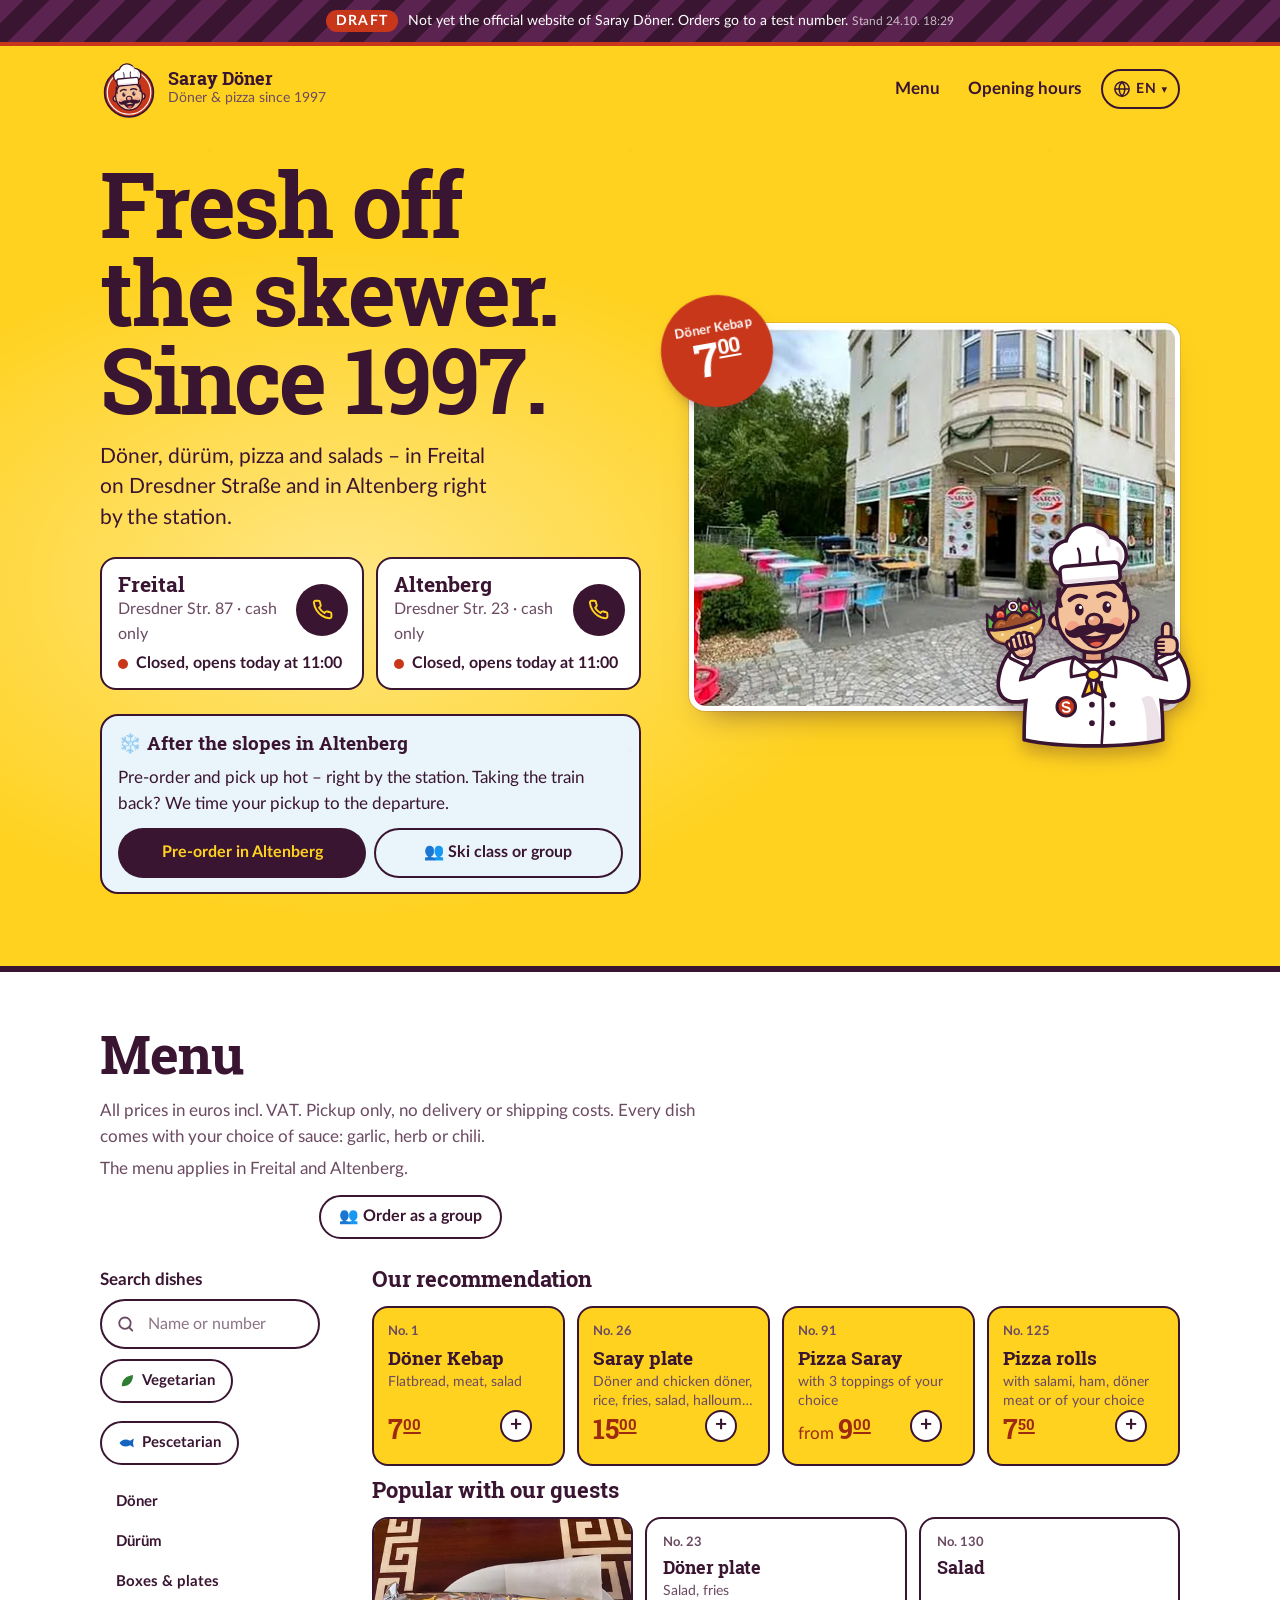
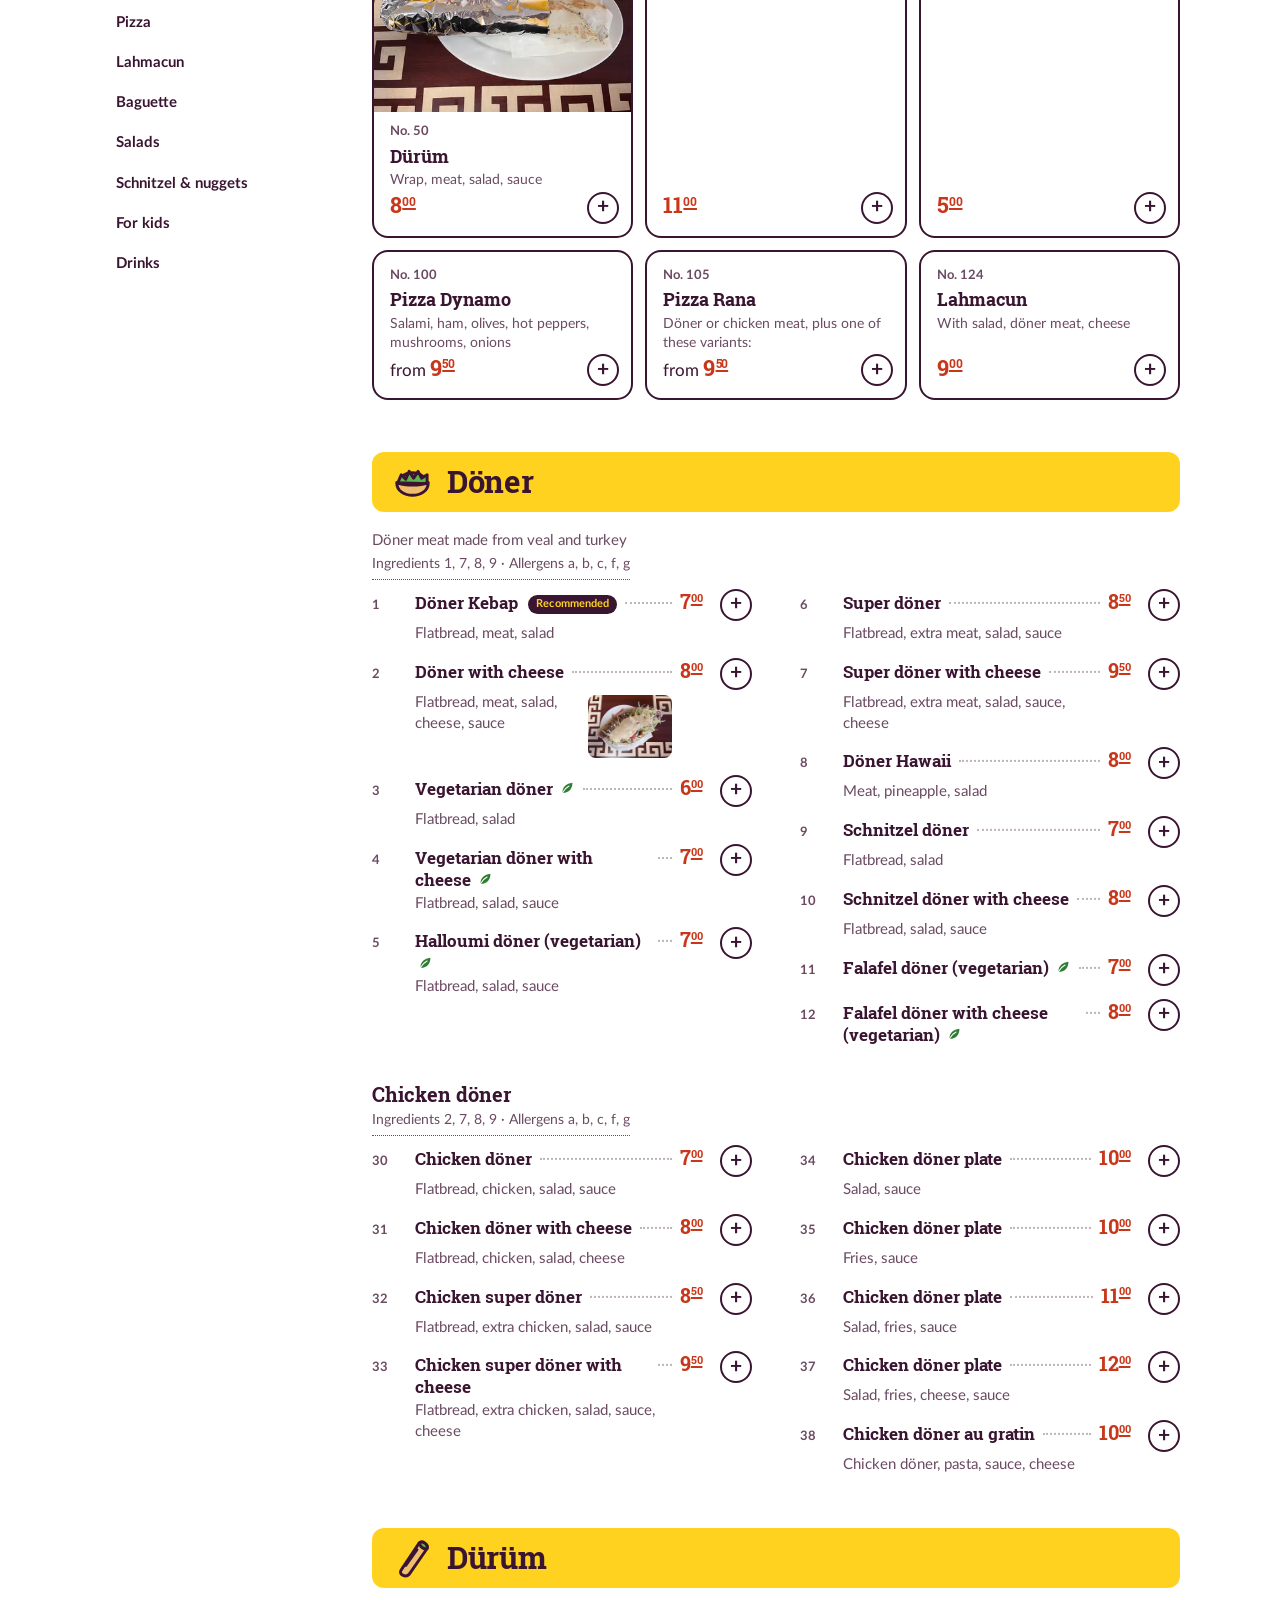
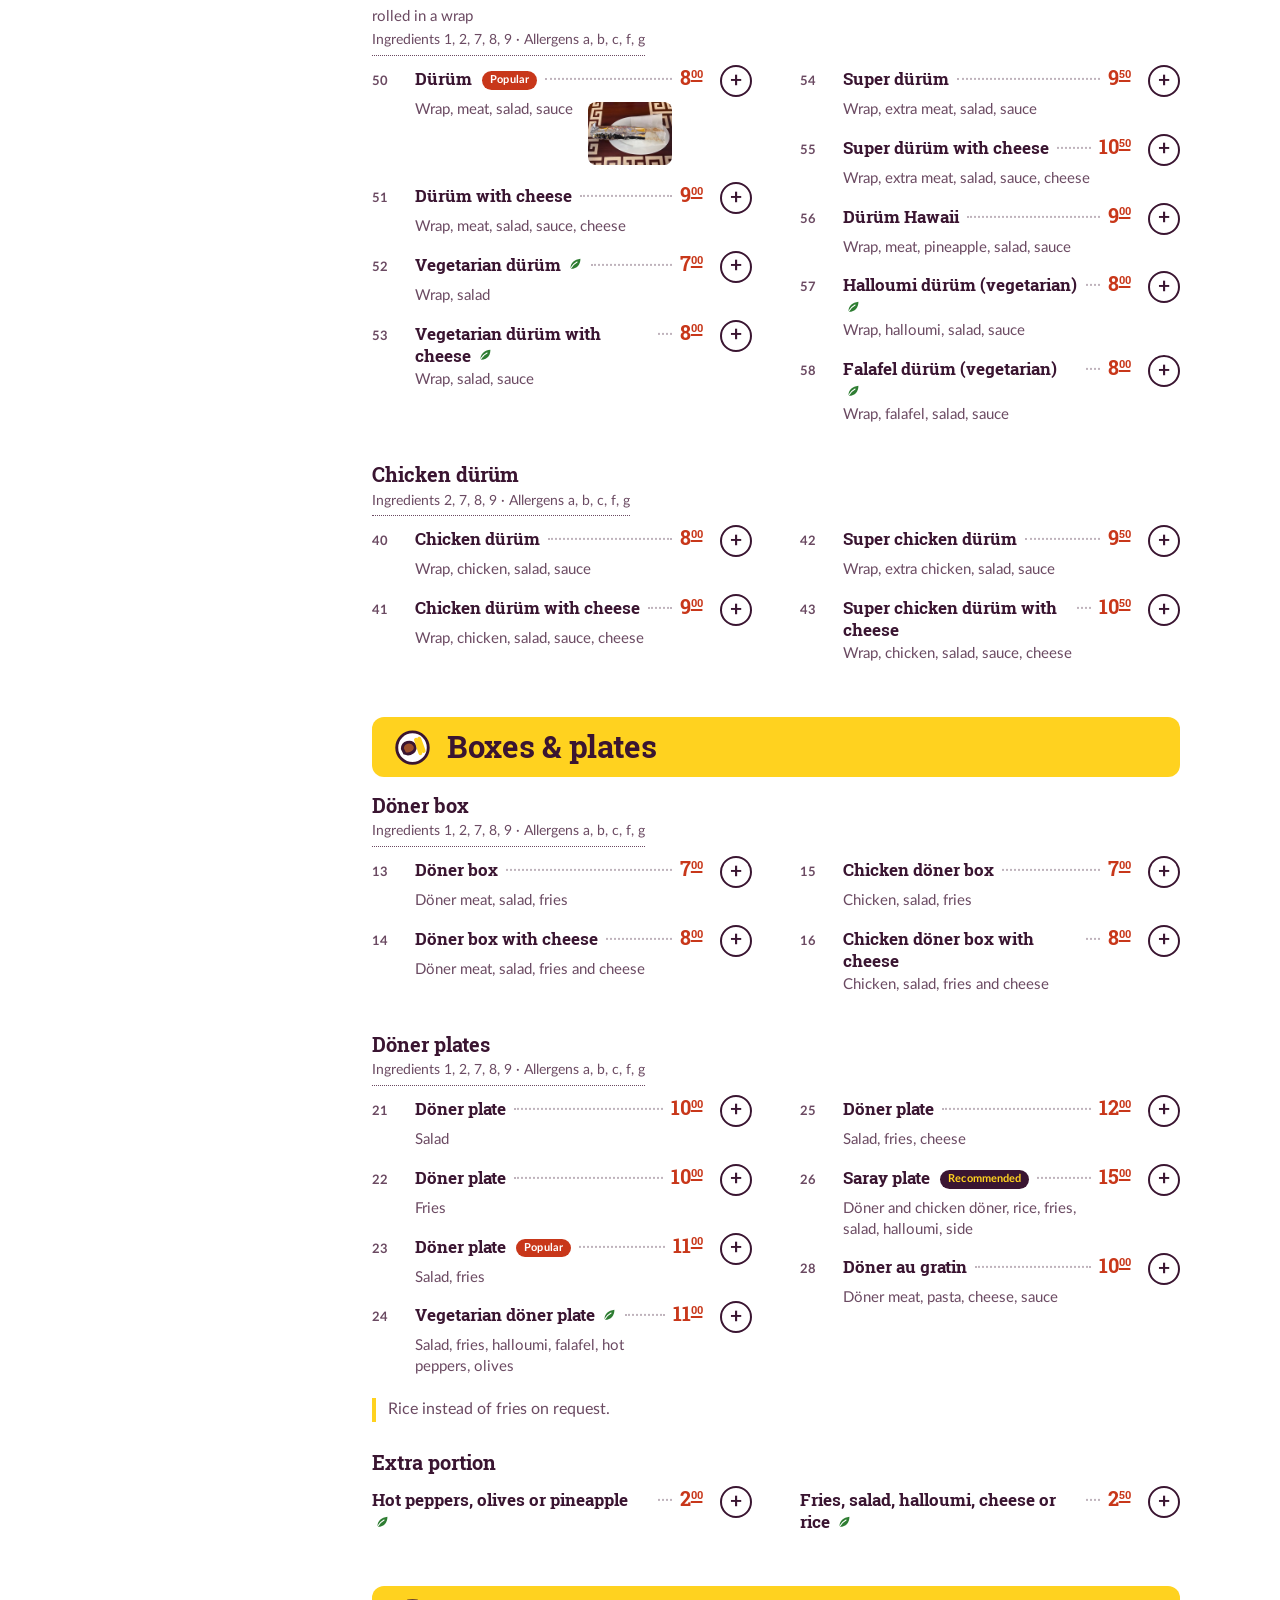
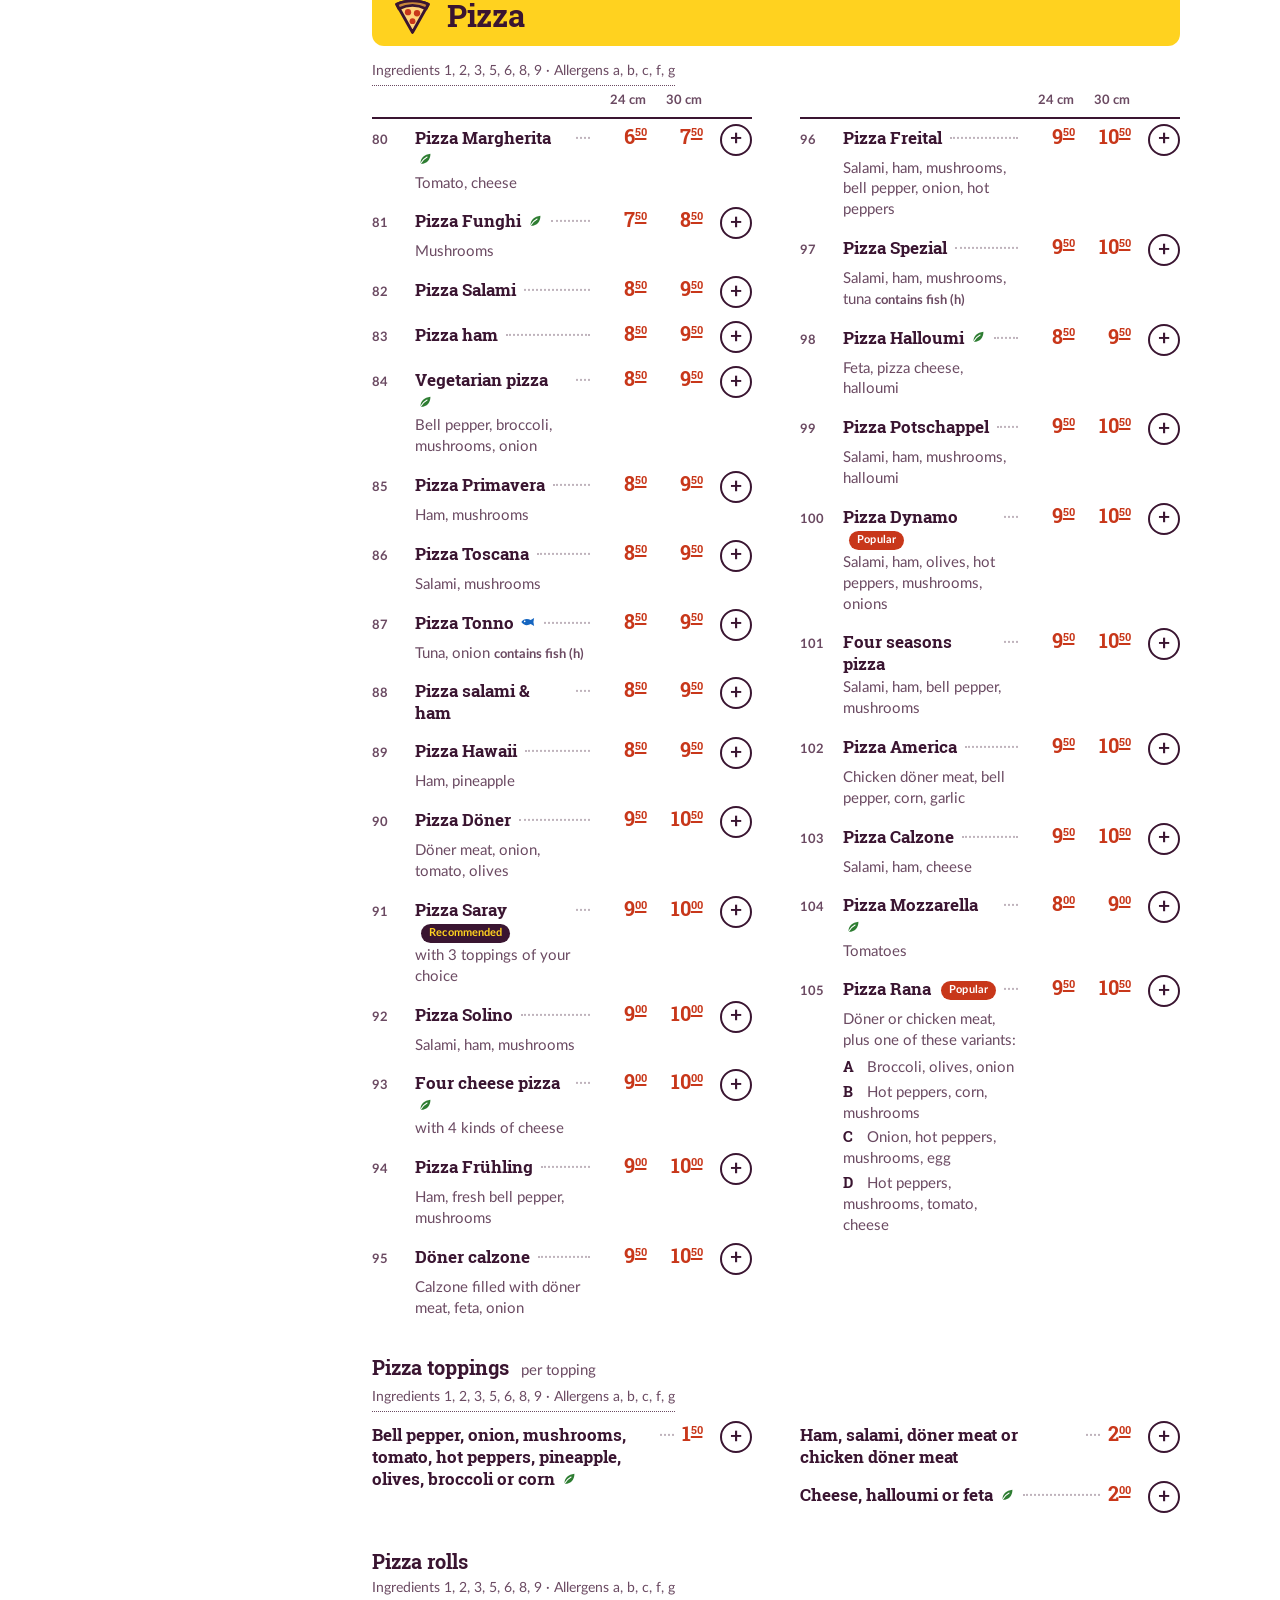
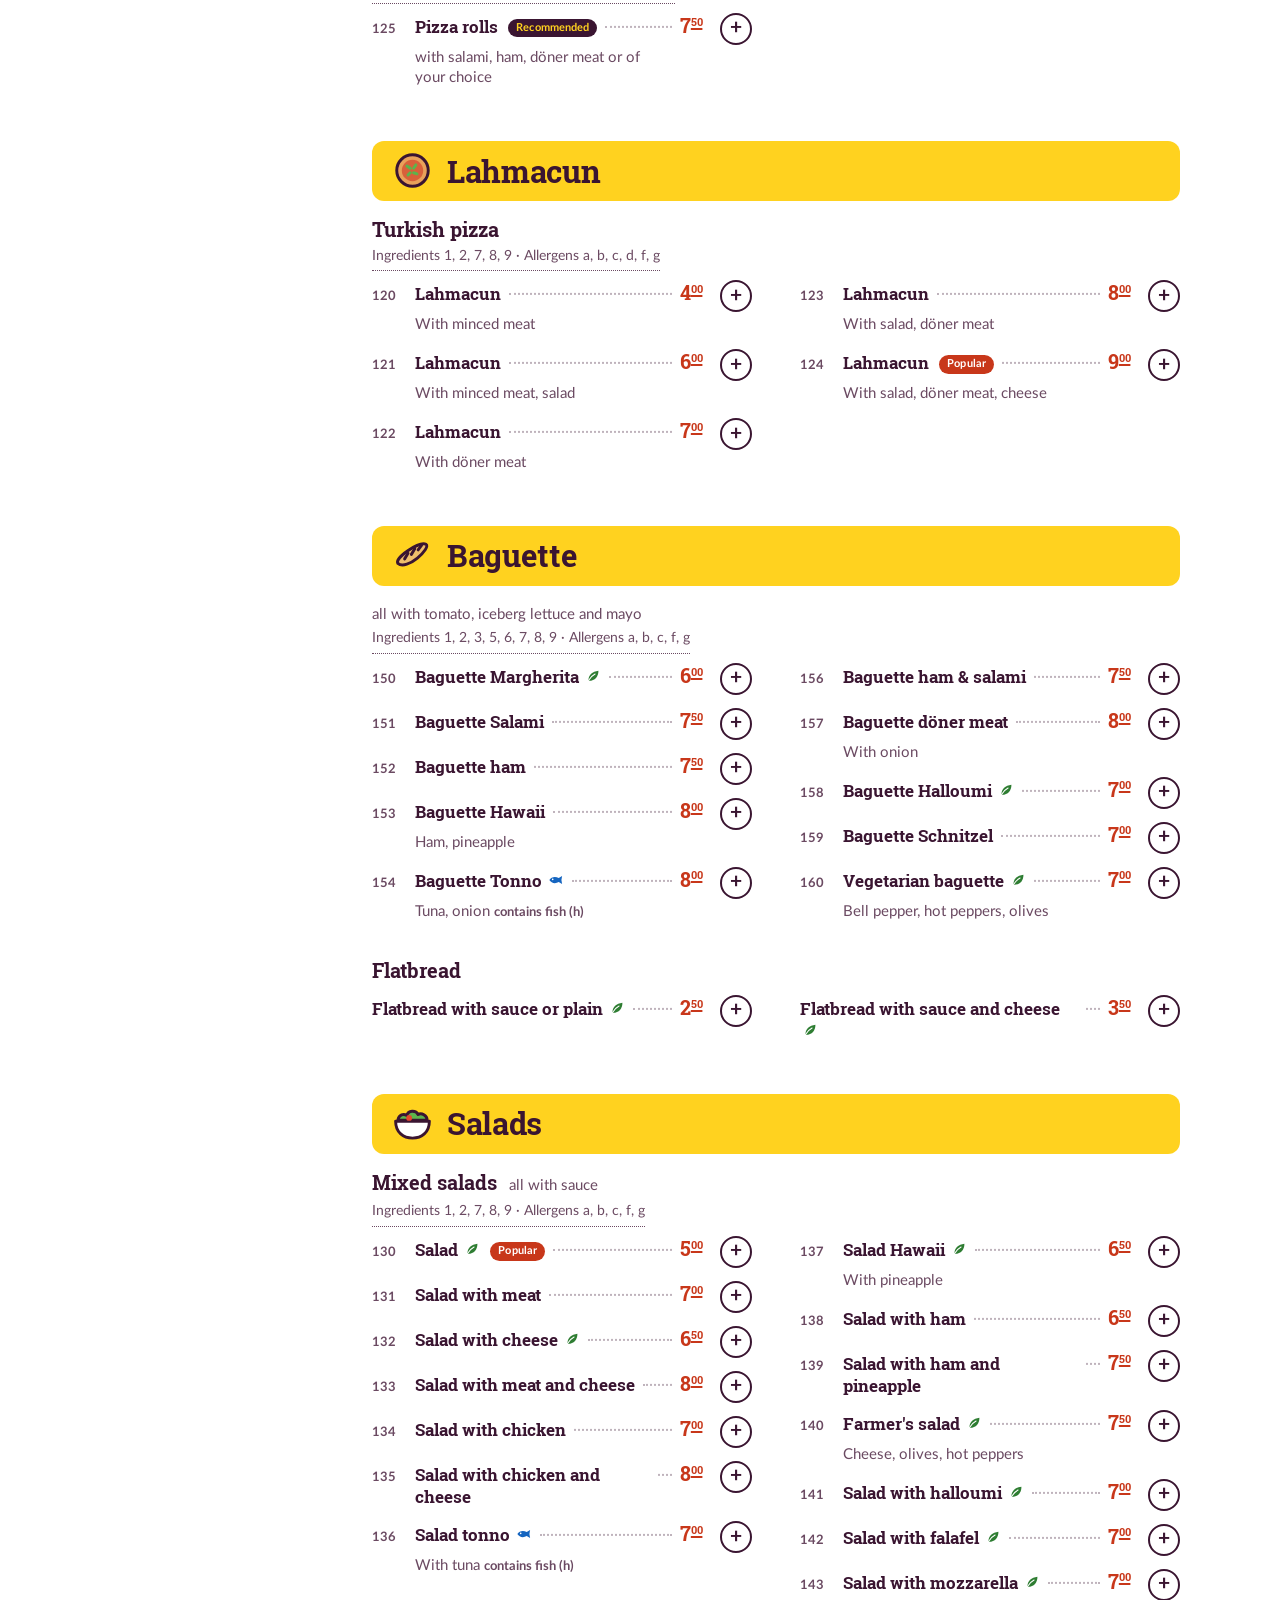
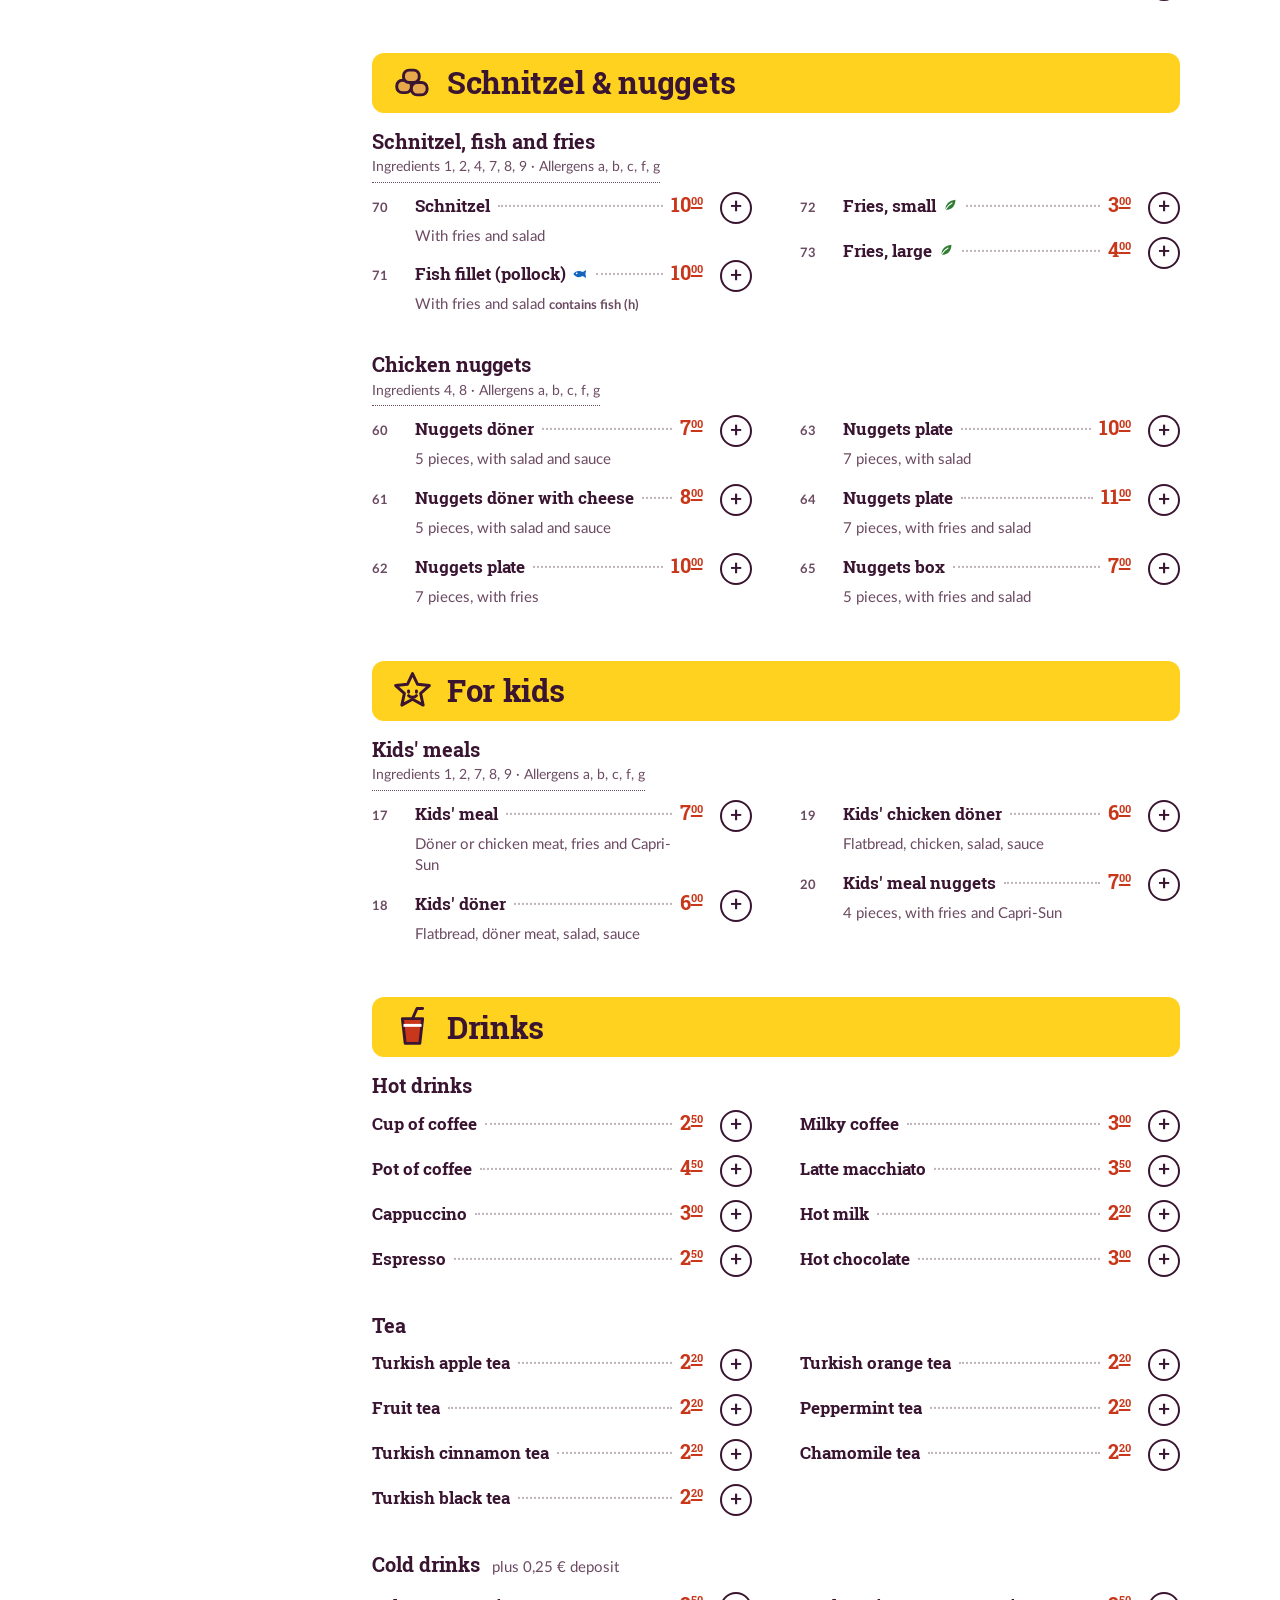
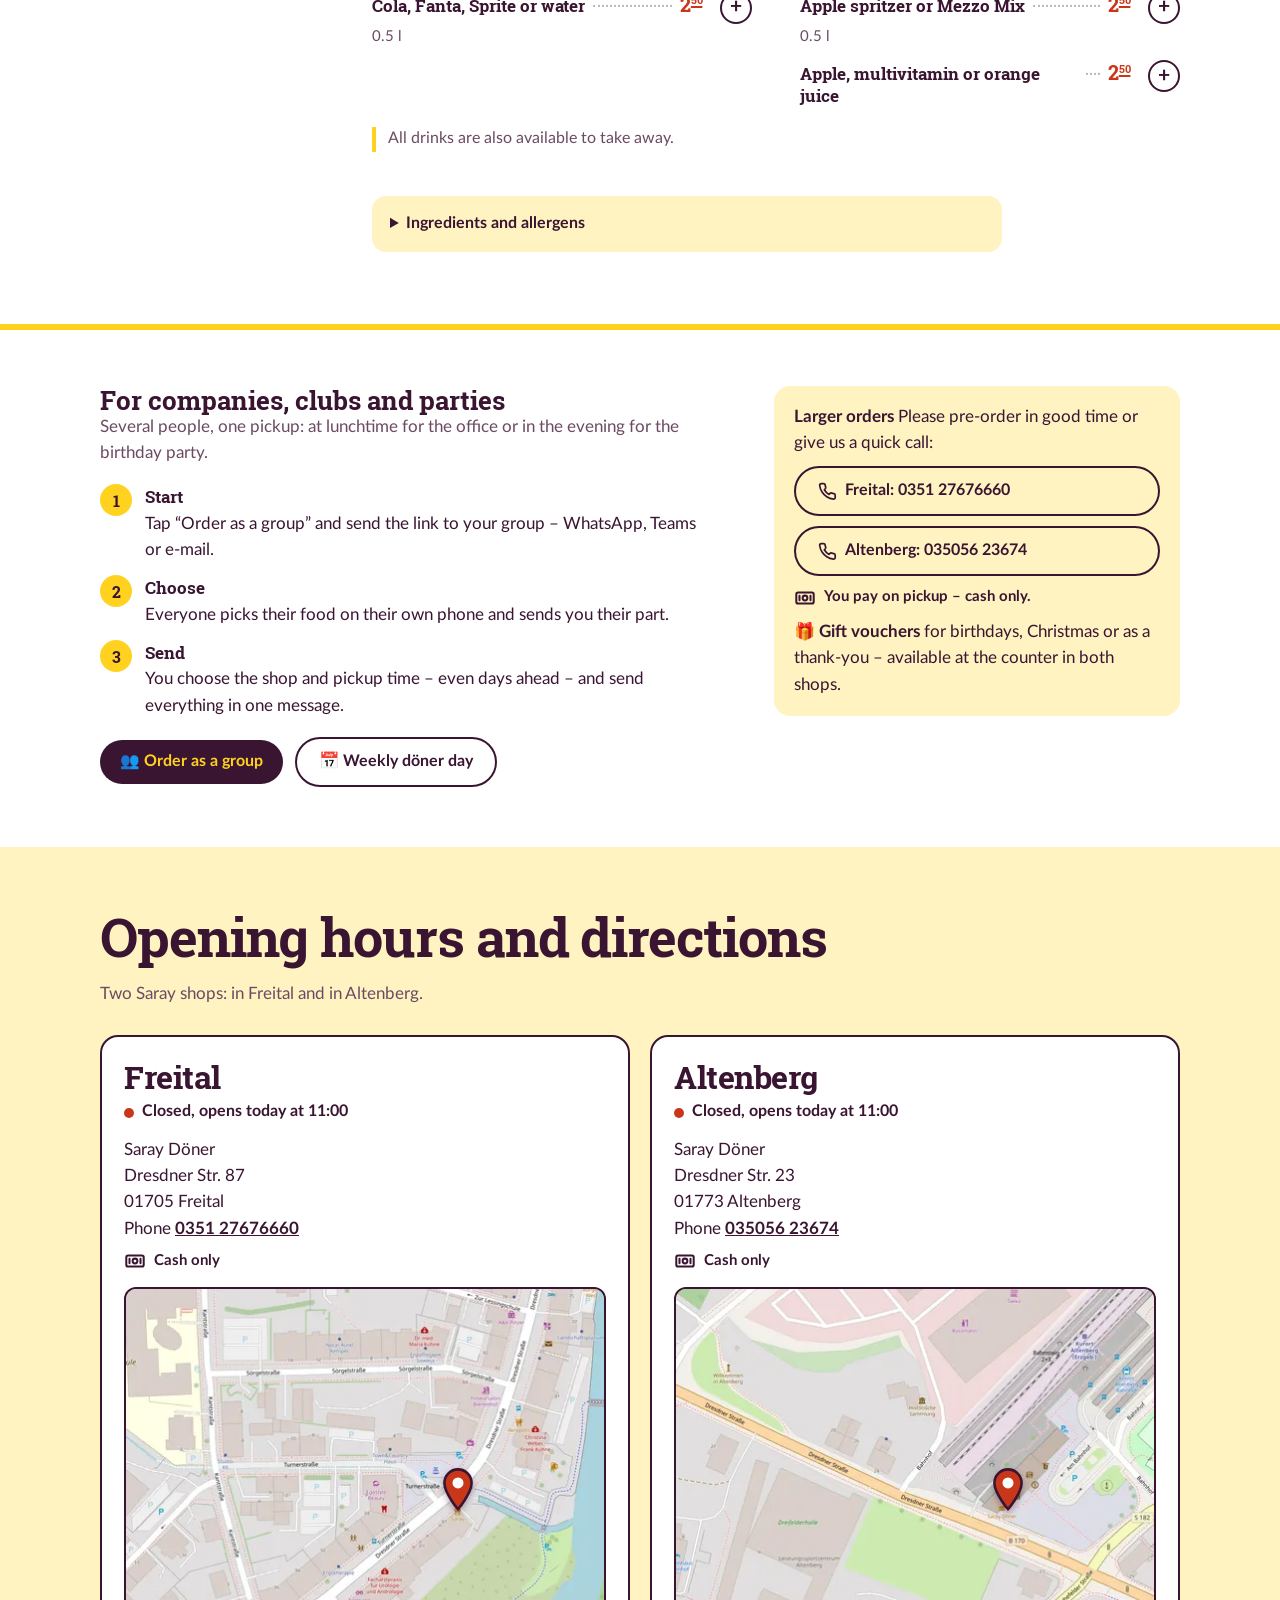
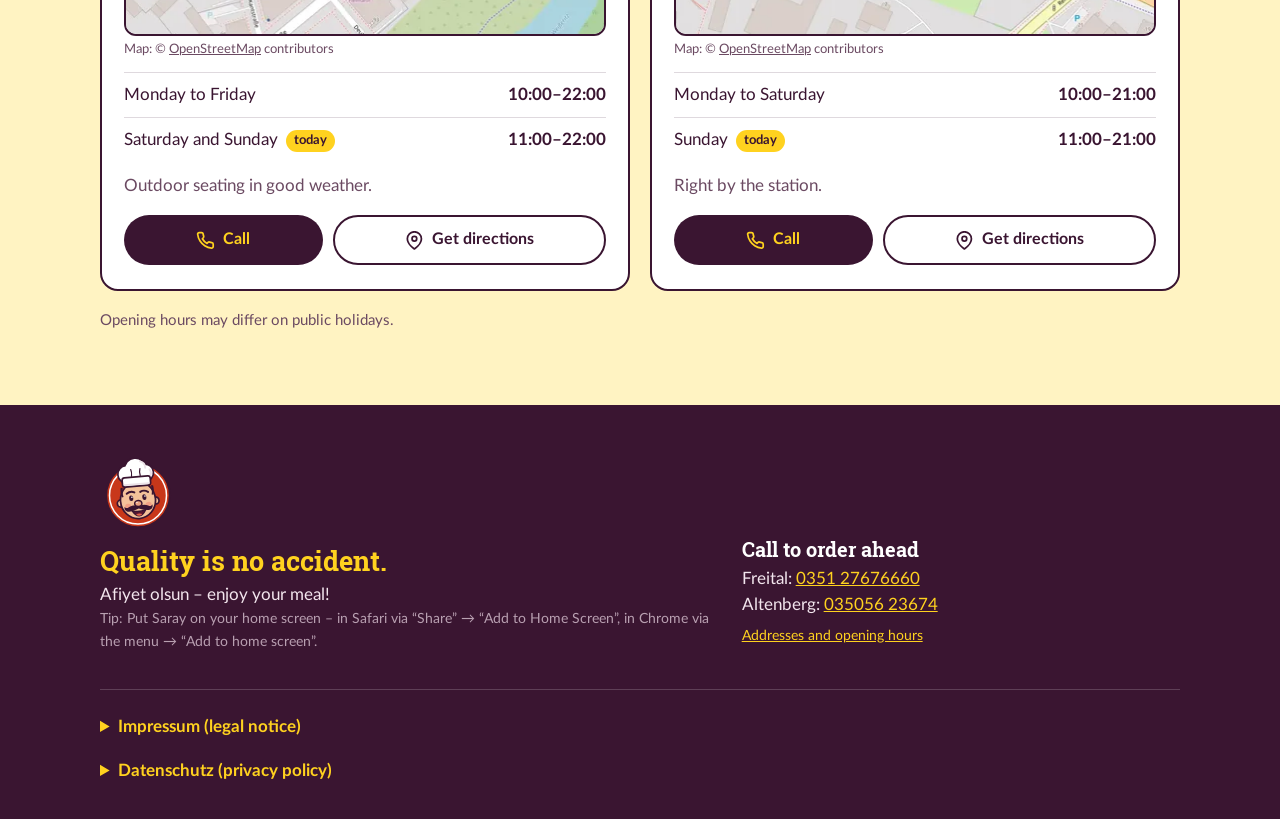
==== commit 5780c3af: "docs/ neu gebaut (5e3bad2)" ====
--- a/docs/index.html
+++ b/docs/index.html
@@ -38,7 +38,7 @@
 <script type="application/ld+json">{"@context": "https://schema.org", "@graph": [{"@type": "Restaurant", "@id": "https://xn--saraydner-57a.de/#ort-freital", "name": "Saray Döner Freital", "url": "https://xn--saraydner-57a.de/", "telephone": "+49 351 27676660", "servesCuisine": ["Döner", "Pizza", "Türkisch"], "priceRange": "€", "paymentAccepted": "Cash", "currenciesAccepted": "EUR", "hasMenu": "https://xn--saraydner-57a.de/#speisekarte", "image": "https://xn--saraydner-57a.de/img/og-bild.jpg", "address": {"@type": "PostalAddress", "streetAddress": "Dresdner Str. 87", "postalCode": "01705", "addressLocality": "Freital", "addressCountry": "DE"}, "openingHoursSpecification": [{"@type": "OpeningHoursSpecification", "dayOfWeek": ["Monday", "Tuesday", "Wednesday", "Thursday", "Friday"], "opens": "10:00", "closes": "22:00"}, {"@type": "OpeningHoursSpecification", "dayOfWeek": ["Saturday", "Sunday"], "opens": "11:00", "closes": "22:00"}]}, {"@type": "Restaurant", "@id": "https://xn--saraydner-57a.de/#ort-altenberg", "name": "Saray Döner Altenberg", "url": "https://xn--saraydner-57a.de/", "telephone": "+49 35056 23674", "servesCuisine": ["Döner", "Pizza", "Türkisch"], "priceRange": "€", "paymentAccepted": "Cash", "currenciesAccepted": "EUR", "hasMenu": "https://xn--saraydner-57a.de/#speisekarte", "image": "https://xn--saraydner-57a.de/img/og-bild.jpg", "address": {"@type": "PostalAddress", "streetAddress": "Dresdner Str. 23", "postalCode": "01773", "addressLocality": "Altenberg", "addressCountry": "DE"}, "openingHoursSpecification": [{"@type": "OpeningHoursSpecification", "dayOfWeek": ["Monday", "Tuesday", "Wednesday", "Thursday", "Friday", "Saturday"], "opens": "10:00", "closes": "21:00"}, {"@type": "OpeningHoursSpecification", "dayOfWeek": ["Sunday"], "opens": "11:00", "closes": "21:00"}]}]}</script>
 </head>
 <body class="vorschau">
-<div class="vorschau-band" role="note"><strong data-en="DRAFT">ENTWURF</strong> <span data-en="Not yet the official website of Saray Döner. Orders go to a test number.">Noch nicht die offizielle Seite von Saray Döner. Bestellungen gehen an eine Testnummer.</span> <small class="stand">Stand 23.10. 10:19</small></div>
+<div class="vorschau-band" role="note"><strong data-en="DRAFT">ENTWURF</strong> <span data-en="Not yet the official website of Saray Döner. Orders go to a test number.">Noch nicht die offizielle Seite von Saray Döner. Bestellungen gehen an eine Testnummer.</span> <small class="stand">Stand 24.10. 18:29</small></div>
 <a class="skip" href="#speisekarte" data-en="Skip to menu">Zur Speisekarte springen</a>
 
 <header class="kopf-band" id="oben">
@@ -124,7 +124,7 @@
         </section>
         <p class="treffer" aria-live="polite" hidden></p>
         <div class="nichts" hidden><p><span data-en="No dish matches">Kein Gericht passt zu</span> <q></q>.</p><button type="button" class="knopf knopf-linie" data-en="Clear search">Suche löschen</button></div>
-<section class="beliebt" aria-label="Empfehlungen"><h3 class="beliebt-titel" data-en="Our recommendation">Wir empfehlen</h3><ul class="tipps tipps-empfehlung"><li class="tipp tipp-gross ohne-koch" data-fisch data-nur-diaet hidden data-k="87" data-n="Nr. 87 Pizza Tonno" data-d="Thunfisch, Zwiebel" data-p="850|950" data-g="24 cm|30 cm" data-t="P" data-v="" data-ne="No. 87 Pizza Tonno" data-nen="Pizza Tonno" data-dn="Tuna, onion"><a href="#nr-87"><span class="tipp-nr"><span data-en="No.">Nr.</span> 87</span><b class="tipp-name" data-en="Pizza Tonno">Pizza Tonno</b><span class="tipp-info" data-en="Tuna, onion">Thunfisch, Zwiebel</span><span class="tipp-preis"><span data-en="from ">ab </span><span class="preis">8<span class="sr-only">,</span><span class="ct">50</span><span class="sr-only"> Euro</span></span></span></a><button type="button" class="plus" aria-label="Pizza Tonno zur Bestellung hinzufügen" data-en-aria="Add Pizza Tonno to my order">+</button></li><li class="tipp tipp-gross ohne-koch" data-k="1" data-n="Nr. 1 Döner Kebap" data-d="Fladenbrot, Fleisch, Salat" data-p="700" data-g="" data-t="D" data-v="" data-ne="No. 1 Döner Kebap" data-nen="Döner Kebap" data-dn="Flatbread, meat, salad"><a href="#nr-1"><span class="tipp-nr"><span data-en="No.">Nr.</span> 1</span><b class="tipp-name" data-en="Döner Kebap">Döner Kebap</b><span class="tipp-info" data-en="Flatbread, meat, salad">Fladenbrot, Fleisch, Salat</span><span class="tipp-preis"><span class="preis">7<span class="sr-only">,</span><span class="ct">00</span><span class="sr-only"> Euro</span></span></span></a><button type="button" class="plus" aria-label="Döner Kebap zur Bestellung hinzufügen" data-en-aria="Add Döner Kebap to my order">+</button></li><li class="tipp tipp-gross ohne-koch" data-veg data-nur-diaet hidden data-k="3" data-n="Nr. 3 Döner vegetarisch" data-d="Fladenbrot, Salat" data-p="600" data-g="" data-t="D" data-v="" data-ne="No. 3 Vegetarian döner" data-nen="Vegetarian döner" data-dn="Flatbread, salad"><a href="#nr-3"><span class="tipp-nr"><span data-en="No.">Nr.</span> 3</span><b class="tipp-name" data-en="Vegetarian döner">Döner vegetarisch</b><span class="tipp-info" data-en="Flatbread, salad">Fladenbrot, Salat</span><span class="tipp-preis"><span class="preis">6<span class="sr-only">,</span><span class="ct">00</span><span class="sr-only"> Euro</span></span></span></a><button type="button" class="plus" aria-label="Döner vegetarisch zur Bestellung hinzufügen" data-en-aria="Add Vegetarian döner to my order">+</button></li><li class="tipp tipp-gross ohne-koch" data-k="26" data-n="Nr. 26 Saray-Teller" data-d="Döner- und Hähnchendöner, Reis, Pommes, Salat, Halloumikäse, Beilage" data-p="1500" data-g="" data-t="D" data-v="" data-ne="No. 26 Saray plate" data-nen="Saray plate" data-dn="Döner and chicken döner, rice, fries, salad, halloumi, side"><a href="#nr-26"><span class="tipp-nr"><span data-en="No.">Nr.</span> 26</span><b class="tipp-name" data-en="Saray plate">Saray-Teller</b><span class="tipp-info" data-en="Döner and chicken döner, rice, fries, salad, halloumi, side">Döner- und Hähnchendöner, Reis, Pommes, Salat, Halloumikäse, Beilage</span><span class="tipp-preis"><span class="preis">15<span class="sr-only">,</span><span class="ct">00</span><span class="sr-only"> Euro</span></span></span></a><button type="button" class="plus" aria-label="Saray-Teller zur Bestellung hinzufügen" data-en-aria="Add Saray plate to my order">+</button></li><li class="tipp tipp-gross ohne-koch" data-veg data-k="91" data-n="Nr. 91 Pizza Saray" data-d="mit 3 Zutaten Ihrer Wahl" data-p="900|1000" data-g="24 cm|30 cm" data-t="S" data-v="" data-ne="No. 91 Pizza Saray" data-nen="Pizza Saray" data-dn="with 3 toppings of your choice"><a href="#nr-91"><span class="tipp-nr"><span data-en="No.">Nr.</span> 91</span><b class="tipp-name" data-en="Pizza Saray">Pizza Saray</b><span class="tipp-info" data-en="with 3 toppings of your choice">mit 3 Zutaten Ihrer Wahl</span><span class="tipp-preis"><span data-en="from ">ab </span><span class="preis">9<span class="sr-only">,</span><span class="ct">00</span><span class="sr-only"> Euro</span></span></span></a><button type="button" class="plus" aria-label="Pizza Saray zur Bestellung hinzufügen" data-en-aria="Add Pizza Saray to my order">+</button></li><li class="tipp tipp-gross ohne-koch" data-veg data-k="125" data-n="Nr. 125 Pizzabrötchen" data-d="mit Salami, Schinken, Dönerfleisch oder nach Wahl" data-p="750" data-g="" data-t="B" data-v="" data-ne="No. 125 Pizza rolls" data-nen="Pizza rolls" data-dn="with salami, ham, döner meat or of your choice"><a href="#nr-125"><span class="tipp-nr"><span data-en="No.">Nr.</span> 125</span><b class="tipp-name" data-en="Pizza rolls">Pizzabrötchen</b><span class="tipp-info" data-en="with salami, ham, döner meat or of your choice">mit Salami, Schinken, Dönerfleisch oder nach Wahl</span><span class="tipp-preis"><span class="preis">7<span class="sr-only">,</span><span class="ct">50</span><span class="sr-only"> Euro</span></span></span></a><button type="button" class="plus" aria-label="Pizzabrötchen zur Bestellung hinzufügen" data-en-aria="Add Pizza rolls to my order">+</button></li></ul><h3 class="beliebt-titel" data-en="Popular with our guests">Beliebt bei unseren Gästen</h3><ul class="tipps"><li class="tipp" data-veg data-nur-diaet hidden data-k="52" data-n="Nr. 52 Dürüm vegetarisch" data-d="Teigrolle, Salat" data-p="700" data-g="" data-t="D" data-v="" data-ne="No. 52 Vegetarian dürüm" data-nen="Vegetarian dürüm" data-dn="Wrap, salad"><a href="#nr-52"><span class="tipp-nr"><span data-en="No.">Nr.</span> 52</span><b class="tipp-name" data-en="Vegetarian dürüm">Dürüm vegetarisch</b><span class="tipp-info" data-en="Wrap, salad">Teigrolle, Salat</span><span class="tipp-preis"><span class="preis">7<span class="sr-only">,</span><span class="ct">00</span><span class="sr-only"> Euro</span></span></span></a><button type="button" class="plus" aria-label="Dürüm vegetarisch zur Bestellung hinzufügen" data-en-aria="Add Vegetarian dürüm to my order">+</button></li><li class="tipp" data-veg data-nur-diaet hidden data-k="5" data-n="Nr. 5 Halloumi-Döner, vegetarisch" data-d="Fladenbrot, Salat, Soße" data-p="700" data-g="" data-t="D" data-v="" data-ne="No. 5 Halloumi döner (vegetarian)" data-nen="Halloumi döner (vegetarian)" data-dn="Flatbread, salad, sauce"><a href="#nr-5"><span class="tipp-nr"><span data-en="No.">Nr.</span> 5</span><b class="tipp-name" data-en="Halloumi döner (vegetarian)">Halloumi-Döner, vegetarisch</b><span class="tipp-info" data-en="Flatbread, salad, sauce">Fladenbrot, Salat, Soße</span><span class="tipp-preis"><span class="preis">7<span class="sr-only">,</span><span class="ct">00</span><span class="sr-only"> Euro</span></span></span></a><button type="button" class="plus" aria-label="Halloumi-Döner, vegetarisch zur Bestellung hinzufügen" data-en-aria="Add Halloumi döner (vegetarian) to my order">+</button></li><li class="tipp" data-veg data-nur-diaet hidden data-k="58" data-n="Nr. 58 Falafel-Dürüm vegetarisch" data-d="Teigrolle, Falafel, Salat, Soße" data-p="800" data-g="" data-t="D" data-v="" data-ne="No. 58 Falafel dürüm (vegetarian)" data-nen="Falafel dürüm (vegetarian)" data-dn="Wrap, falafel, salad, sauce"><a href="#nr-58"><span class="tipp-nr"><span data-en="No.">Nr.</span> 58</span><b class="tipp-name" data-en="Falafel dürüm (vegetarian)">Falafel-Dürüm vegetarisch</b><span class="tipp-info" data-en="Wrap, falafel, salad, sauce">Teigrolle, Falafel, Salat, Soße</span><span class="tipp-preis"><span class="preis">8<span class="sr-only">,</span><span class="ct">00</span><span class="sr-only"> Euro</span></span></span></a><button type="button" class="plus" aria-label="Falafel-Dürüm vegetarisch zur Bestellung hinzufügen" data-en-aria="Add Falafel dürüm (vegetarian) to my order">+</button></li><li class="tipp" data-veg data-nur-diaet hidden data-k="24" data-n="Nr. 24 Döner-Teller vegetarisch" data-d="Salat, Pommes, Halloumi, Falafel, Peperoni, Oliven" data-p="1100" data-g="" data-t="D" data-v="" data-ne="No. 24 Vegetarian döner plate" data-nen="Vegetarian döner plate" data-dn="Salad, fries, halloumi, falafel, hot peppers, olives"><a href="#nr-24"><span class="tipp-nr"><span data-en="No.">Nr.</span> 24</span><b class="tipp-name" data-en="Vegetarian döner plate">Döner-Teller vegetarisch</b><span class="tipp-info" data-en="Salad, fries, halloumi, falafel, hot peppers, olives">Salat, Pommes, Halloumi, Falafel, Peperoni, Oliven</span><span class="tipp-preis"><span class="preis">11<span class="sr-only">,</span><span class="ct">00</span><span class="sr-only"> Euro</span></span></span></a><button type="button" class="plus" aria-label="Döner-Teller vegetarisch zur Bestellung hinzufügen" data-en-aria="Add Vegetarian döner plate to my order">+</button></li><li class="tipp" data-veg data-nur-diaet hidden data-k="84" data-n="Nr. 84 Pizza vegetarisch" data-d="Paprika, Brokkoli, Champignon, Zwiebel" data-p="850|950" data-g="24 cm|30 cm" data-t="P" data-v="" data-ne="No. 84 Vegetarian pizza" data-nen="Vegetarian pizza" data-dn="Bell pepper, broccoli, mushrooms, onion"><a href="#nr-84"><span class="tipp-nr"><span data-en="No.">Nr.</span> 84</span><b class="tipp-name" data-en="Vegetarian pizza">Pizza vegetarisch</b><span class="tipp-info" data-en="Bell pepper, broccoli, mushrooms, onion">Paprika, Brokkoli, Champignon, Zwiebel</span><span class="tipp-preis"><span data-en="from ">ab </span><span class="preis">8<span class="sr-only">,</span><span class="ct">50</span><span class="sr-only"> Euro</span></span></span></a><button type="button" class="plus" aria-label="Pizza vegetarisch zur Bestellung hinzufügen" data-en-aria="Add Vegetarian pizza to my order">+</button></li><li class="tipp" data-k="50" data-n="Nr. 50 Dürüm" data-d="Teigrolle, Fleisch, Salat, Soße" data-p="800" data-g="" data-t="D" data-v="" data-ne="No. 50 Dürüm" data-nen="Dürüm" data-dn="Wrap, meat, salad, sauce"><a href="#nr-50"><span class="tipp-nr"><span data-en="No.">Nr.</span> 50</span><b class="tipp-name" data-en="Dürüm">Dürüm</b><span class="tipp-info" data-en="Wrap, meat, salad, sauce">Teigrolle, Fleisch, Salat, Soße</span><span class="tipp-preis"><span class="preis">8<span class="sr-only">,</span><span class="ct">00</span><span class="sr-only"> Euro</span></span></span></a><button type="button" class="plus" aria-label="Dürüm zur Bestellung hinzufügen" data-en-aria="Add Dürüm to my order">+</button></li><li class="tipp" data-k="23" data-n="Nr. 23 Döner-Teller" data-d="Salat, Pommes" data-p="1100" data-g="" data-t="D" data-v="" data-ne="No. 23 Döner plate" data-nen="Döner plate" data-dn="Salad, fries"><a href="#nr-23"><span class="tipp-nr"><span data-en="No.">Nr.</span> 23</span><b class="tipp-name" data-en="Döner plate">Döner-Teller</b><span class="tipp-info" data-en="Salad, fries">Salat, Pommes</span><span class="tipp-preis"><span class="preis">11<span class="sr-only">,</span><span class="ct">00</span><span class="sr-only"> Euro</span></span></span></a><button type="button" class="plus" aria-label="Döner-Teller zur Bestellung hinzufügen" data-en-aria="Add Döner plate to my order">+</button></li><li class="tipp" data-veg data-k="130" data-n="Nr. 130 Salat" data-d="" data-p="500" data-g="" data-t="SA" data-v="" data-ne="No. 130 Salad" data-nen="Salad" data-dn=""><a href="#nr-130"><span class="tipp-nr"><span data-en="No.">Nr.</span> 130</span><b class="tipp-name" data-en="Salad">Salat</b><span class="tipp-info" data-en=""></span><span class="tipp-preis"><span class="preis">5<span class="sr-only">,</span><span class="ct">00</span><span class="sr-only"> Euro</span></span></span></a><button type="button" class="plus" aria-label="Salat zur Bestellung hinzufügen" data-en-aria="Add Salad to my order">+</button></li><li class="tipp" data-k="100" data-n="Nr. 100 Pizza Dynamo" data-d="Salami, Schinken, Oliven, Peperoni, Champignon, Zwiebeln" data-p="950|1050" data-g="24 cm|30 cm" data-t="P" data-v="" data-ne="No. 100 Pizza Dynamo" data-nen="Pizza Dynamo" data-dn="Salami, ham, olives, hot peppers, mushrooms, onions"><a href="#nr-100"><span class="tipp-nr"><span data-en="No.">Nr.</span> 100</span><b class="tipp-name" data-en="Pizza Dynamo">Pizza Dynamo</b><span class="tipp-info" data-en="Salami, ham, olives, hot peppers, mushrooms, onions">Salami, Schinken, Oliven, Peperoni, Champignon, Zwiebeln</span><span class="tipp-preis"><span data-en="from ">ab </span><span class="preis">9<span class="sr-only">,</span><span class="ct">50</span><span class="sr-only"> Euro</span></span></span></a><button type="button" class="plus" aria-label="Pizza Dynamo zur Bestellung hinzufügen" data-en-aria="Add Pizza Dynamo to my order">+</button></li><li class="tipp" data-k="105" data-n="Nr. 105 Pizza Rana" data-d="Döner- oder Hähnchenfleisch, dazu eine dieser Varianten:" data-p="950|1050" data-g="24 cm|30 cm" data-t="R" data-v="A: Brokkoli, Oliven, Zwiebel|B: Peperoni, Mais, Champignon|C: Zwiebel, Peperoni, Champignon, Ei|D: Peperoni, Champignon, Tomate, Käse" data-ne="No. 105 Pizza Rana" data-nen="Pizza Rana" data-dn="Döner or chicken meat, plus one of these variants:"><a href="#nr-105"><span class="tipp-nr"><span data-en="No.">Nr.</span> 105</span><b class="tipp-name" data-en="Pizza Rana">Pizza Rana</b><span class="tipp-info" data-en="Döner or chicken meat, plus one of these variants:">Döner- oder Hähnchenfleisch, dazu eine dieser Varianten:</span><span class="tipp-preis"><span data-en="from ">ab </span><span class="preis">9<span class="sr-only">,</span><span class="ct">50</span><span class="sr-only"> Euro</span></span></span></a><button type="button" class="plus" aria-label="Pizza Rana zur Bestellung hinzufügen" data-en-aria="Add Pizza Rana to my order">+</button></li><li class="tipp" data-k="124" data-n="Nr. 124 Lahmacun" data-d="mit Salat, Dönerfleisch, Käse" data-p="900" data-g="" data-t="D" data-v="" data-ne="No. 124 Lahmacun" data-nen="Lahmacun" data-dn="With salad, döner meat, cheese"><a href="#nr-124"><span class="tipp-nr"><span data-en="No.">Nr.</span> 124</span><b class="tipp-name" data-en="Lahmacun">Lahmacun</b><span class="tipp-info" data-en="With salad, döner meat, cheese">mit Salat, Dönerfleisch, Käse</span><span class="tipp-preis"><span class="preis">9<span class="sr-only">,</span><span class="ct">00</span><span class="sr-only"> Euro</span></span></span></a><button type="button" class="plus" aria-label="Lahmacun zur Bestellung hinzufügen" data-en-aria="Add Lahmacun to my order">+</button></li></ul></section>
+<section class="beliebt" aria-label="Empfehlungen"><h3 class="beliebt-titel" data-en="Our recommendation">Wir empfehlen</h3><ul class="tipps tipps-empfehlung"><li class="tipp tipp-gross ohne-koch" data-fisch data-nur-diaet hidden data-k="87" data-n="Nr. 87 Pizza Tonno" data-d="Thunfisch, Zwiebel" data-p="850|950" data-g="24 cm|30 cm" data-t="P" data-v="" data-ne="No. 87 Pizza Tonno" data-nen="Pizza Tonno" data-dn="Tuna, onion"><a href="#nr-87"><span class="tipp-nr"><span data-en="No.">Nr.</span> 87</span><b class="tipp-name" data-en="Pizza Tonno">Pizza Tonno</b><span class="tipp-info" data-en="Tuna, onion">Thunfisch, Zwiebel</span><span class="tipp-preis"><span data-en="from ">ab </span><span class="preis">8<span class="sr-only">,</span><span class="ct">50</span><span class="sr-only"> Euro</span></span></span></a><button type="button" class="plus" aria-label="Pizza Tonno zur Bestellung hinzufügen" data-en-aria="Add Pizza Tonno to my order">+</button></li><li class="tipp tipp-gross ohne-koch" data-k="1" data-n="Nr. 1 Döner Kebap" data-d="Fladenbrot, Fleisch, Salat" data-p="700" data-g="" data-t="D" data-v="" data-ne="No. 1 Döner Kebap" data-nen="Döner Kebap" data-dn="Flatbread, meat, salad"><a href="#nr-1"><span class="tipp-nr"><span data-en="No.">Nr.</span> 1</span><b class="tipp-name" data-en="Döner Kebap">Döner Kebap</b><span class="tipp-info" data-en="Flatbread, meat, salad">Fladenbrot, Fleisch, Salat</span><span class="tipp-preis"><span class="preis">7<span class="sr-only">,</span><span class="ct">00</span><span class="sr-only"> Euro</span></span></span></a><button type="button" class="plus" aria-label="Döner Kebap zur Bestellung hinzufügen" data-en-aria="Add Döner Kebap to my order">+</button></li><li class="tipp tipp-gross ohne-koch" data-veg data-nur-diaet hidden data-k="3" data-n="Nr. 3 Döner vegetarisch" data-d="Fladenbrot, Salat" data-p="600" data-g="" data-t="D" data-v="" data-ne="No. 3 Vegetarian döner" data-nen="Vegetarian döner" data-dn="Flatbread, salad"><a href="#nr-3"><span class="tipp-nr"><span data-en="No.">Nr.</span> 3</span><b class="tipp-name" data-en="Vegetarian döner">Döner vegetarisch</b><span class="tipp-info" data-en="Flatbread, salad">Fladenbrot, Salat</span><span class="tipp-preis"><span class="preis">6<span class="sr-only">,</span><span class="ct">00</span><span class="sr-only"> Euro</span></span></span></a><button type="button" class="plus" aria-label="Döner vegetarisch zur Bestellung hinzufügen" data-en-aria="Add Vegetarian döner to my order">+</button></li><li class="tipp tipp-gross ohne-koch" data-k="26" data-n="Nr. 26 Saray-Teller" data-d="Döner- und Hähnchendöner, Reis, Pommes, Salat, Halloumikäse, Beilage" data-p="1500" data-g="" data-t="D" data-v="" data-ne="No. 26 Saray plate" data-nen="Saray plate" data-dn="Döner and chicken döner, rice, fries, salad, halloumi, side"><a href="#nr-26"><span class="tipp-nr"><span data-en="No.">Nr.</span> 26</span><b class="tipp-name" data-en="Saray plate">Saray-Teller</b><span class="tipp-info" data-en="Döner and chicken döner, rice, fries, salad, halloumi, side">Döner- und Hähnchendöner, Reis, Pommes, Salat, Halloumikäse, Beilage</span><span class="tipp-preis"><span class="preis">15<span class="sr-only">,</span><span class="ct">00</span><span class="sr-only"> Euro</span></span></span></a><button type="button" class="plus" aria-label="Saray-Teller zur Bestellung hinzufügen" data-en-aria="Add Saray plate to my order">+</button></li><li class="tipp tipp-gross ohne-koch" data-veg data-k="91" data-n="Nr. 91 Pizza Saray" data-d="mit 3 Zutaten Ihrer Wahl" data-p="900|1000" data-g="24 cm|30 cm" data-t="S" data-v="" data-ne="No. 91 Pizza Saray" data-nen="Pizza Saray" data-dn="with 3 toppings of your choice"><a href="#nr-91"><span class="tipp-nr"><span data-en="No.">Nr.</span> 91</span><b class="tipp-name" data-en="Pizza Saray">Pizza Saray</b><span class="tipp-info" data-en="with 3 toppings of your choice">mit 3 Zutaten Ihrer Wahl</span><span class="tipp-preis"><span data-en="from ">ab </span><span class="preis">9<span class="sr-only">,</span><span class="ct">00</span><span class="sr-only"> Euro</span></span></span></a><button type="button" class="plus" aria-label="Pizza Saray zur Bestellung hinzufügen" data-en-aria="Add Pizza Saray to my order">+</button></li><li class="tipp tipp-gross ohne-koch" data-veg data-k="125" data-n="Nr. 125 Pizzabrötchen" data-d="mit Salami, Schinken, Dönerfleisch oder nach Wahl" data-p="750" data-g="" data-t="B" data-v="" data-ne="No. 125 Pizza rolls" data-nen="Pizza rolls" data-dn="with salami, ham, döner meat or of your choice"><a href="#nr-125"><span class="tipp-nr"><span data-en="No.">Nr.</span> 125</span><b class="tipp-name" data-en="Pizza rolls">Pizzabrötchen</b><span class="tipp-info" data-en="with salami, ham, döner meat or of your choice">mit Salami, Schinken, Dönerfleisch oder nach Wahl</span><span class="tipp-preis"><span class="preis">7<span class="sr-only">,</span><span class="ct">50</span><span class="sr-only"> Euro</span></span></span></a><button type="button" class="plus" aria-label="Pizzabrötchen zur Bestellung hinzufügen" data-en-aria="Add Pizza rolls to my order">+</button></li></ul><h3 class="beliebt-titel" data-en="Popular with our guests">Beliebt bei unseren Gästen</h3><ul class="tipps"><li class="tipp" data-veg data-nur-diaet hidden data-k="52" data-n="Nr. 52 Dürüm vegetarisch" data-d="Teigrolle, Salat" data-p="700" data-g="" data-t="D" data-v="" data-ne="No. 52 Vegetarian dürüm" data-nen="Vegetarian dürüm" data-dn="Wrap, salad"><a href="#nr-52"><span class="tipp-nr"><span data-en="No.">Nr.</span> 52</span><b class="tipp-name" data-en="Vegetarian dürüm">Dürüm vegetarisch</b><span class="tipp-info" data-en="Wrap, salad">Teigrolle, Salat</span><span class="tipp-preis"><span class="preis">7<span class="sr-only">,</span><span class="ct">00</span><span class="sr-only"> Euro</span></span></span></a><button type="button" class="plus" aria-label="Dürüm vegetarisch zur Bestellung hinzufügen" data-en-aria="Add Vegetarian dürüm to my order">+</button></li><li class="tipp" data-veg data-nur-diaet hidden data-k="5" data-n="Nr. 5 Halloumi-Döner, vegetarisch" data-d="Fladenbrot, Salat, Soße" data-p="700" data-g="" data-t="D" data-v="" data-ne="No. 5 Halloumi döner (vegetarian)" data-nen="Halloumi döner (vegetarian)" data-dn="Flatbread, salad, sauce"><a href="#nr-5"><span class="tipp-nr"><span data-en="No.">Nr.</span> 5</span><b class="tipp-name" data-en="Halloumi döner (vegetarian)">Halloumi-Döner, vegetarisch</b><span class="tipp-info" data-en="Flatbread, salad, sauce">Fladenbrot, Salat, Soße</span><span class="tipp-preis"><span class="preis">7<span class="sr-only">,</span><span class="ct">00</span><span class="sr-only"> Euro</span></span></span></a><button type="button" class="plus" aria-label="Halloumi-Döner, vegetarisch zur Bestellung hinzufügen" data-en-aria="Add Halloumi döner (vegetarian) to my order">+</button></li><li class="tipp" data-veg data-nur-diaet hidden data-k="58" data-n="Nr. 58 Falafel-Dürüm vegetarisch" data-d="Teigrolle, Falafel, Salat, Soße" data-p="800" data-g="" data-t="D" data-v="" data-ne="No. 58 Falafel dürüm (vegetarian)" data-nen="Falafel dürüm (vegetarian)" data-dn="Wrap, falafel, salad, sauce"><a href="#nr-58"><span class="tipp-nr"><span data-en="No.">Nr.</span> 58</span><b class="tipp-name" data-en="Falafel dürüm (vegetarian)">Falafel-Dürüm vegetarisch</b><span class="tipp-info" data-en="Wrap, falafel, salad, sauce">Teigrolle, Falafel, Salat, Soße</span><span class="tipp-preis"><span class="preis">8<span class="sr-only">,</span><span class="ct">00</span><span class="sr-only"> Euro</span></span></span></a><button type="button" class="plus" aria-label="Falafel-Dürüm vegetarisch zur Bestellung hinzufügen" data-en-aria="Add Falafel dürüm (vegetarian) to my order">+</button></li><li class="tipp" data-veg data-nur-diaet hidden data-k="24" data-n="Nr. 24 Döner-Teller vegetarisch" data-d="Salat, Pommes, Halloumi, Falafel, Peperoni, Oliven" data-p="1100" data-g="" data-t="D" data-v="" data-ne="No. 24 Vegetarian döner plate" data-nen="Vegetarian döner plate" data-dn="Salad, fries, halloumi, falafel, hot peppers, olives"><a href="#nr-24"><span class="tipp-nr"><span data-en="No.">Nr.</span> 24</span><b class="tipp-name" data-en="Vegetarian döner plate">Döner-Teller vegetarisch</b><span class="tipp-info" data-en="Salad, fries, halloumi, falafel, hot peppers, olives">Salat, Pommes, Halloumi, Falafel, Peperoni, Oliven</span><span class="tipp-preis"><span class="preis">11<span class="sr-only">,</span><span class="ct">00</span><span class="sr-only"> Euro</span></span></span></a><button type="button" class="plus" aria-label="Döner-Teller vegetarisch zur Bestellung hinzufügen" data-en-aria="Add Vegetarian döner plate to my order">+</button></li><li class="tipp" data-veg data-nur-diaet hidden data-k="84" data-n="Nr. 84 Pizza vegetarisch" data-d="Paprika, Brokkoli, Champignon, Zwiebel" data-p="850|950" data-g="24 cm|30 cm" data-t="P" data-v="" data-ne="No. 84 Vegetarian pizza" data-nen="Vegetarian pizza" data-dn="Bell pepper, broccoli, mushrooms, onion"><a href="#nr-84"><span class="tipp-nr"><span data-en="No.">Nr.</span> 84</span><b class="tipp-name" data-en="Vegetarian pizza">Pizza vegetarisch</b><span class="tipp-info" data-en="Bell pepper, broccoli, mushrooms, onion">Paprika, Brokkoli, Champignon, Zwiebel</span><span class="tipp-preis"><span data-en="from ">ab </span><span class="preis">8<span class="sr-only">,</span><span class="ct">50</span><span class="sr-only"> Euro</span></span></span></a><button type="button" class="plus" aria-label="Pizza vegetarisch zur Bestellung hinzufügen" data-en-aria="Add Vegetarian pizza to my order">+</button></li><li class="tipp" data-k="50" data-n="Nr. 50 Dürüm" data-d="Teigrolle, Fleisch, Salat, Soße" data-p="800" data-g="" data-t="D" data-v="" data-ne="No. 50 Dürüm" data-nen="Dürüm" data-dn="Wrap, meat, salad, sauce"><a href="#nr-50"><img class="tipp-foto" src="img/gerichte/nr-50-800.webp" srcset="img/gerichte/nr-50-400.webp 400w, img/gerichte/nr-50-800.webp 800w" sizes="(min-width: 900px) 260px, 50vw" width="800" height="600" loading="lazy" decoding="async" alt=""><span class="tipp-nr"><span data-en="No.">Nr.</span> 50</span><b class="tipp-name" data-en="Dürüm">Dürüm</b><span class="tipp-info" data-en="Wrap, meat, salad, sauce">Teigrolle, Fleisch, Salat, Soße</span><span class="tipp-preis"><span class="preis">8<span class="sr-only">,</span><span class="ct">00</span><span class="sr-only"> Euro</span></span></span></a><button type="button" class="plus" aria-label="Dürüm zur Bestellung hinzufügen" data-en-aria="Add Dürüm to my order">+</button></li><li class="tipp" data-k="23" data-n="Nr. 23 Döner-Teller" data-d="Salat, Pommes" data-p="1100" data-g="" data-t="D" data-v="" data-ne="No. 23 Döner plate" data-nen="Döner plate" data-dn="Salad, fries"><a href="#nr-23"><span class="tipp-nr"><span data-en="No.">Nr.</span> 23</span><b class="tipp-name" data-en="Döner plate">Döner-Teller</b><span class="tipp-info" data-en="Salad, fries">Salat, Pommes</span><span class="tipp-preis"><span class="preis">11<span class="sr-only">,</span><span class="ct">00</span><span class="sr-only"> Euro</span></span></span></a><button type="button" class="plus" aria-label="Döner-Teller zur Bestellung hinzufügen" data-en-aria="Add Döner plate to my order">+</button></li><li class="tipp" data-veg data-k="130" data-n="Nr. 130 Salat" data-d="" data-p="500" data-g="" data-t="SA" data-v="" data-ne="No. 130 Salad" data-nen="Salad" data-dn=""><a href="#nr-130"><span class="tipp-nr"><span data-en="No.">Nr.</span> 130</span><b class="tipp-name" data-en="Salad">Salat</b><span class="tipp-info" data-en=""></span><span class="tipp-preis"><span class="preis">5<span class="sr-only">,</span><span class="ct">00</span><span class="sr-only"> Euro</span></span></span></a><button type="button" class="plus" aria-label="Salat zur Bestellung hinzufügen" data-en-aria="Add Salad to my order">+</button></li><li class="tipp" data-k="100" data-n="Nr. 100 Pizza Dynamo" data-d="Salami, Schinken, Oliven, Peperoni, Champignon, Zwiebeln" data-p="950|1050" data-g="24 cm|30 cm" data-t="P" data-v="" data-ne="No. 100 Pizza Dynamo" data-nen="Pizza Dynamo" data-dn="Salami, ham, olives, hot peppers, mushrooms, onions"><a href="#nr-100"><span class="tipp-nr"><span data-en="No.">Nr.</span> 100</span><b class="tipp-name" data-en="Pizza Dynamo">Pizza Dynamo</b><span class="tipp-info" data-en="Salami, ham, olives, hot peppers, mushrooms, onions">Salami, Schinken, Oliven, Peperoni, Champignon, Zwiebeln</span><span class="tipp-preis"><span data-en="from ">ab </span><span class="preis">9<span class="sr-only">,</span><span class="ct">50</span><span class="sr-only"> Euro</span></span></span></a><button type="button" class="plus" aria-label="Pizza Dynamo zur Bestellung hinzufügen" data-en-aria="Add Pizza Dynamo to my order">+</button></li><li class="tipp" data-k="105" data-n="Nr. 105 Pizza Rana" data-d="Döner- oder Hähnchenfleisch, dazu eine dieser Varianten:" data-p="950|1050" data-g="24 cm|30 cm" data-t="R" data-v="A: Brokkoli, Oliven, Zwiebel|B: Peperoni, Mais, Champignon|C: Zwiebel, Peperoni, Champignon, Ei|D: Peperoni, Champignon, Tomate, Käse" data-ne="No. 105 Pizza Rana" data-nen="Pizza Rana" data-dn="Döner or chicken meat, plus one of these variants:"><a href="#nr-105"><span class="tipp-nr"><span data-en="No.">Nr.</span> 105</span><b class="tipp-name" data-en="Pizza Rana">Pizza Rana</b><span class="tipp-info" data-en="Döner or chicken meat, plus one of these variants:">Döner- oder Hähnchenfleisch, dazu eine dieser Varianten:</span><span class="tipp-preis"><span data-en="from ">ab </span><span class="preis">9<span class="sr-only">,</span><span class="ct">50</span><span class="sr-only"> Euro</span></span></span></a><button type="button" class="plus" aria-label="Pizza Rana zur Bestellung hinzufügen" data-en-aria="Add Pizza Rana to my order">+</button></li><li class="tipp" data-k="124" data-n="Nr. 124 Lahmacun" data-d="mit Salat, Dönerfleisch, Käse" data-p="900" data-g="" data-t="D" data-v="" data-ne="No. 124 Lahmacun" data-nen="Lahmacun" data-dn="With salad, döner meat, cheese"><a href="#nr-124"><span class="tipp-nr"><span data-en="No.">Nr.</span> 124</span><b class="tipp-name" data-en="Lahmacun">Lahmacun</b><span class="tipp-info" data-en="With salad, döner meat, cheese">mit Salat, Dönerfleisch, Käse</span><span class="tipp-preis"><span class="preis">9<span class="sr-only">,</span><span class="ct">00</span><span class="sr-only"> Euro</span></span></span></a><button type="button" class="plus" aria-label="Lahmacun zur Bestellung hinzufügen" data-en-aria="Add Lahmacun to my order">+</button></li></ul></section>
 <section class="gruppe" id="doener" aria-labelledby="g-doener">
 <h3 class="band" id="g-doener"><svg class="band-icon" viewBox="0 0 40 40" aria-hidden="true"><path d="M8 22 C8 9 32 9 32 22 Z" fill="#C9873A" stroke="#3A1531" stroke-width="2.6" stroke-linejoin="round"/><path d="M7 21 L10 14 L14 18 L17 11 L21 17 L25 11 L28 17 L33 14 L33 22 Z" fill="#5DB44C" stroke="#3A1531" stroke-width="2.6" stroke-linejoin="round"/><path d="M6 21 C6 36 34 36 34 21 C26 24 14 24 6 21 Z" fill="#EFBE6C" stroke="#3A1531" stroke-width="2.6" stroke-linejoin="round"/></svg><span data-en="Döner">Döner</span></h3>
 <div class="abschnitt">
@@ -132,7 +132,7 @@
 <p class="kennz"><a href="#allergene" data-allergene><span data-en="Ingredients">Inhaltsstoffe</span> <abbr title="Döner">1</abbr>, <abbr title="Fladenbrot">7</abbr>, <abbr title="Soße">8</abbr>, <abbr title="Käse in Salzlake, 40 % Fett i. Tr.">9</abbr> · <span data-en="Allergens">Allergene</span> <abbr title="Weizenmehl" data-en-title="Wheat flour">a</abbr>, <abbr title="Milch und Milcherzeugnisse" data-en-title="Milk and milk products">b</abbr>, <abbr title="Sellerie, Senf, Soja" data-en-title="Celery, mustard, soy">c</abbr>, <abbr title="Hühnereiweißpulver" data-en-title="Egg white powder">f</abbr>, <abbr title="Sesam" data-en-title="Sesame">g</abbr></a></p>
 <ul class="liste" style="--zeilen:6">
 <li class="gericht ist-beliebt" id="nr-1" data-s="1 Döner Kebap Fladenbrot, Fleisch, Salat Döner Döner Döner Kebap Flatbread, meat, salad Döner Döner empfehlung" data-k="1" data-n="Nr. 1 Döner Kebap" data-d="Fladenbrot, Fleisch, Salat" data-p="700" data-g="" data-t="D" data-v="" data-ne="No. 1 Döner Kebap" data-nen="Döner Kebap" data-dn="Flatbread, meat, salad"><span class="nr"><span class="sr-only">Nr. </span>1</span><span class="zeile"><span class="name"><span data-en="Döner Kebap">Döner Kebap</span> <span class="marke-beliebt marke-empfehlung" data-en="Recommended">Empfehlung</span></span><span class="punkte" aria-hidden="true"></span></span><span class="preis">7<span class="sr-only">,</span><span class="ct">00</span><span class="sr-only"> Euro</span></span><button type="button" class="plus" aria-label="Döner Kebap zur Bestellung hinzufügen" data-en-aria="Add Döner Kebap to my order">+</button><div class="info"><span data-en="Flatbread, meat, salad">Fladenbrot, Fleisch, Salat</span></div></li>
-<li class="gericht" id="nr-2" data-s="2 Döner mit Käse Fladenbrot, Fleisch, Salat, Käse, Soße Döner Döner Döner with cheese Flatbread, meat, salad, cheese, sauce Döner Döner" data-k="2" data-n="Nr. 2 Döner mit Käse" data-d="Fladenbrot, Fleisch, Salat, Käse, Soße" data-p="800" data-g="" data-t="D" data-v="" data-ne="No. 2 Döner with cheese" data-nen="Döner with cheese" data-dn="Flatbread, meat, salad, cheese, sauce"><span class="nr"><span class="sr-only">Nr. </span>2</span><span class="zeile"><span class="name"><span data-en="Döner with cheese">Döner mit Käse</span></span><span class="punkte" aria-hidden="true"></span></span><span class="preis">8<span class="sr-only">,</span><span class="ct">00</span><span class="sr-only"> Euro</span></span><button type="button" class="plus" aria-label="Döner mit Käse zur Bestellung hinzufügen" data-en-aria="Add Döner with cheese to my order">+</button><div class="info"><span data-en="Flatbread, meat, salad, cheese, sauce">Fladenbrot, Fleisch, Salat, Käse, Soße</span></div></li>
+<li class="gericht" id="nr-2" data-s="2 Döner mit Käse Fladenbrot, Fleisch, Salat, Käse, Soße Döner Döner Döner with cheese Flatbread, meat, salad, cheese, sauce Döner Döner" data-k="2" data-n="Nr. 2 Döner mit Käse" data-d="Fladenbrot, Fleisch, Salat, Käse, Soße" data-p="800" data-g="" data-t="D" data-v="" data-ne="No. 2 Döner with cheese" data-nen="Döner with cheese" data-dn="Flatbread, meat, salad, cheese, sauce"><span class="nr"><span class="sr-only">Nr. </span>2</span><span class="zeile"><span class="name"><span data-en="Döner with cheese">Döner mit Käse</span></span><span class="punkte" aria-hidden="true"></span></span><span class="preis">8<span class="sr-only">,</span><span class="ct">00</span><span class="sr-only"> Euro</span></span><button type="button" class="plus" aria-label="Döner mit Käse zur Bestellung hinzufügen" data-en-aria="Add Döner with cheese to my order">+</button><div class="info"><img class="gericht-foto" src="img/gerichte/nr-2-400.webp" width="400" height="300" loading="lazy" decoding="async" alt="Foto: Döner mit Käse"><span data-en="Flatbread, meat, salad, cheese, sauce">Fladenbrot, Fleisch, Salat, Käse, Soße</span></div></li>
 <li class="gericht" id="nr-3" data-s="3 Döner vegetarisch Fladenbrot, Salat Döner Döner Vegetarian döner Flatbread, salad Döner Döner vegetarisch vegetarian" data-veg data-k="3" data-n="Nr. 3 Döner vegetarisch" data-d="Fladenbrot, Salat" data-p="600" data-g="" data-t="D" data-v="" data-ne="No. 3 Vegetarian döner" data-nen="Vegetarian döner" data-dn="Flatbread, salad"><span class="nr"><span class="sr-only">Nr. </span>3</span><span class="zeile"><span class="name"><span data-en="Vegetarian döner">Döner vegetarisch</span> <svg class="veg" viewBox="0 0 24 24" role="img" aria-label="vegetarisch" data-en-aria="vegetarian"><title>vegetarisch</title><path d="M5 19C5 10 11 5 20 4c0 9-5 15-14 15z" fill="#2E7D32"/><path d="M5 19c3-5 6-8 10-10" fill="none" stroke="#fff" stroke-width="1.6" stroke-linecap="round"/></svg></span><span class="punkte" aria-hidden="true"></span></span><span class="preis">6<span class="sr-only">,</span><span class="ct">00</span><span class="sr-only"> Euro</span></span><button type="button" class="plus" aria-label="Döner vegetarisch zur Bestellung hinzufügen" data-en-aria="Add Vegetarian döner to my order">+</button><div class="info"><span data-en="Flatbread, salad">Fladenbrot, Salat</span></div></li>
 <li class="gericht" id="nr-4" data-s="4 Döner vegetarisch mit Käse Fladenbrot, Salat, Soße Döner Döner Vegetarian döner with cheese Flatbread, salad, sauce Döner Döner vegetarisch vegetarian" data-veg data-k="4" data-n="Nr. 4 Döner vegetarisch mit Käse" data-d="Fladenbrot, Salat, Soße" data-p="700" data-g="" data-t="D" data-v="" data-ne="No. 4 Vegetarian döner with cheese" data-nen="Vegetarian döner with cheese" data-dn="Flatbread, salad, sauce"><span class="nr"><span class="sr-only">Nr. </span>4</span><span class="zeile"><span class="name"><span data-en="Vegetarian döner with cheese">Döner vegetarisch mit Käse</span> <svg class="veg" viewBox="0 0 24 24" role="img" aria-label="vegetarisch" data-en-aria="vegetarian"><title>vegetarisch</title><path d="M5 19C5 10 11 5 20 4c0 9-5 15-14 15z" fill="#2E7D32"/><path d="M5 19c3-5 6-8 10-10" fill="none" stroke="#fff" stroke-width="1.6" stroke-linecap="round"/></svg></span><span class="punkte" aria-hidden="true"></span></span><span class="preis">7<span class="sr-only">,</span><span class="ct">00</span><span class="sr-only"> Euro</span></span><button type="button" class="plus" aria-label="Döner vegetarisch mit Käse zur Bestellung hinzufügen" data-en-aria="Add Vegetarian döner with cheese to my order">+</button><div class="info"><span data-en="Flatbread, salad, sauce">Fladenbrot, Salat, Soße</span></div></li>
 <li class="gericht" id="nr-5" data-s="5 Halloumi-Döner, vegetarisch Fladenbrot, Salat, Soße Döner Döner Halloumi döner (vegetarian) Flatbread, salad, sauce Döner Döner vegetarisch vegetarian" data-veg data-k="5" data-n="Nr. 5 Halloumi-Döner, vegetarisch" data-d="Fladenbrot, Salat, Soße" data-p="700" data-g="" data-t="D" data-v="" data-ne="No. 5 Halloumi döner (vegetarian)" data-nen="Halloumi döner (vegetarian)" data-dn="Flatbread, salad, sauce"><span class="nr"><span class="sr-only">Nr. </span>5</span><span class="zeile"><span class="name"><span data-en="Halloumi döner (vegetarian)">Halloumi-Döner, vegetarisch</span> <svg class="veg" viewBox="0 0 24 24" role="img" aria-label="vegetarisch" data-en-aria="vegetarian"><title>vegetarisch</title><path d="M5 19C5 10 11 5 20 4c0 9-5 15-14 15z" fill="#2E7D32"/><path d="M5 19c3-5 6-8 10-10" fill="none" stroke="#fff" stroke-width="1.6" stroke-linecap="round"/></svg></span><span class="punkte" aria-hidden="true"></span></span><span class="preis">7<span class="sr-only">,</span><span class="ct">00</span><span class="sr-only"> Euro</span></span><button type="button" class="plus" aria-label="Halloumi-Döner, vegetarisch zur Bestellung hinzufügen" data-en-aria="Add Halloumi döner (vegetarian) to my order">+</button><div class="info"><span data-en="Flatbread, salad, sauce">Fladenbrot, Salat, Soße</span></div></li>
@@ -167,7 +167,7 @@
 <p class="abschnitt-titel solo"><span class="abschnitt-info" data-en="rolled in a wrap">in der Teigrolle</span></p>
 <p class="kennz"><a href="#allergene" data-allergene><span data-en="Ingredients">Inhaltsstoffe</span> <abbr title="Döner">1</abbr>, <abbr title="Chicken Döner">2</abbr>, <abbr title="Fladenbrot">7</abbr>, <abbr title="Soße">8</abbr>, <abbr title="Käse in Salzlake, 40 % Fett i. Tr.">9</abbr> · <span data-en="Allergens">Allergene</span> <abbr title="Weizenmehl" data-en-title="Wheat flour">a</abbr>, <abbr title="Milch und Milcherzeugnisse" data-en-title="Milk and milk products">b</abbr>, <abbr title="Sellerie, Senf, Soja" data-en-title="Celery, mustard, soy">c</abbr>, <abbr title="Hühnereiweißpulver" data-en-title="Egg white powder">f</abbr>, <abbr title="Sesam" data-en-title="Sesame">g</abbr></a></p>
 <ul class="liste" style="--zeilen:5">
-<li class="gericht ist-beliebt" id="nr-50" data-s="50 Dürüm Teigrolle, Fleisch, Salat, Soße Dürüm Dürüm Dürüm Wrap, meat, salad, sauce Dürüm Dürüm beliebt" data-k="50" data-n="Nr. 50 Dürüm" data-d="Teigrolle, Fleisch, Salat, Soße" data-p="800" data-g="" data-t="D" data-v="" data-ne="No. 50 Dürüm" data-nen="Dürüm" data-dn="Wrap, meat, salad, sauce"><span class="nr"><span class="sr-only">Nr. </span>50</span><span class="zeile"><span class="name"><span data-en="Dürüm">Dürüm</span> <span class="marke-beliebt" data-en="Popular">Beliebt</span></span><span class="punkte" aria-hidden="true"></span></span><span class="preis">8<span class="sr-only">,</span><span class="ct">00</span><span class="sr-only"> Euro</span></span><button type="button" class="plus" aria-label="Dürüm zur Bestellung hinzufügen" data-en-aria="Add Dürüm to my order">+</button><div class="info"><span data-en="Wrap, meat, salad, sauce">Teigrolle, Fleisch, Salat, Soße</span></div></li>
+<li class="gericht ist-beliebt" id="nr-50" data-s="50 Dürüm Teigrolle, Fleisch, Salat, Soße Dürüm Dürüm Dürüm Wrap, meat, salad, sauce Dürüm Dürüm beliebt" data-k="50" data-n="Nr. 50 Dürüm" data-d="Teigrolle, Fleisch, Salat, Soße" data-p="800" data-g="" data-t="D" data-v="" data-ne="No. 50 Dürüm" data-nen="Dürüm" data-dn="Wrap, meat, salad, sauce"><span class="nr"><span class="sr-only">Nr. </span>50</span><span class="zeile"><span class="name"><span data-en="Dürüm">Dürüm</span> <span class="marke-beliebt" data-en="Popular">Beliebt</span></span><span class="punkte" aria-hidden="true"></span></span><span class="preis">8<span class="sr-only">,</span><span class="ct">00</span><span class="sr-only"> Euro</span></span><button type="button" class="plus" aria-label="Dürüm zur Bestellung hinzufügen" data-en-aria="Add Dürüm to my order">+</button><div class="info"><img class="gericht-foto" src="img/gerichte/nr-50-400.webp" width="400" height="300" loading="lazy" decoding="async" alt="Foto: Dürüm"><span data-en="Wrap, meat, salad, sauce">Teigrolle, Fleisch, Salat, Soße</span></div></li>
 <li class="gericht" id="nr-51" data-s="51 Dürüm mit Käse Teigrolle, Fleisch, Salat, Soße, Käse Dürüm Dürüm Dürüm with cheese Wrap, meat, salad, sauce, cheese Dürüm Dürüm" data-k="51" data-n="Nr. 51 Dürüm mit Käse" data-d="Teigrolle, Fleisch, Salat, Soße, Käse" data-p="900" data-g="" data-t="D" data-v="" data-ne="No. 51 Dürüm with cheese" data-nen="Dürüm with cheese" data-dn="Wrap, meat, salad, sauce, cheese"><span class="nr"><span class="sr-only">Nr. </span>51</span><span class="zeile"><span class="name"><span data-en="Dürüm with cheese">Dürüm mit Käse</span></span><span class="punkte" aria-hidden="true"></span></span><span class="preis">9<span class="sr-only">,</span><span class="ct">00</span><span class="sr-only"> Euro</span></span><button type="button" class="plus" aria-label="Dürüm mit Käse zur Bestellung hinzufügen" data-en-aria="Add Dürüm with cheese to my order">+</button><div class="info"><span data-en="Wrap, meat, salad, sauce, cheese">Teigrolle, Fleisch, Salat, Soße, Käse</span></div></li>
 <li class="gericht" id="nr-52" data-s="52 Dürüm vegetarisch Teigrolle, Salat Dürüm Dürüm Vegetarian dürüm Wrap, salad Dürüm Dürüm vegetarisch vegetarian" data-veg data-k="52" data-n="Nr. 52 Dürüm vegetarisch" data-d="Teigrolle, Salat" data-p="700" data-g="" data-t="D" data-v="" data-ne="No. 52 Vegetarian dürüm" data-nen="Vegetarian dürüm" data-dn="Wrap, salad"><span class="nr"><span class="sr-only">Nr. </span>52</span><span class="zeile"><span class="name"><span data-en="Vegetarian dürüm">Dürüm vegetarisch</span> <svg class="veg" viewBox="0 0 24 24" role="img" aria-label="vegetarisch" data-en-aria="vegetarian"><title>vegetarisch</title><path d="M5 19C5 10 11 5 20 4c0 9-5 15-14 15z" fill="#2E7D32"/><path d="M5 19c3-5 6-8 10-10" fill="none" stroke="#fff" stroke-width="1.6" stroke-linecap="round"/></svg></span><span class="punkte" aria-hidden="true"></span></span><span class="preis">7<span class="sr-only">,</span><span class="ct">00</span><span class="sr-only"> Euro</span></span><button type="button" class="plus" aria-label="Dürüm vegetarisch zur Bestellung hinzufügen" data-en-aria="Add Vegetarian dürüm to my order">+</button><div class="info"><span data-en="Wrap, salad">Teigrolle, Salat</span></div></li>
 <li class="gericht" id="nr-53" data-s="53 Dürüm vegetarisch mit Käse Teigrolle, Salat, Soße Dürüm Dürüm Vegetarian dürüm with cheese Wrap, salad, sauce Dürüm Dürüm vegetarisch vegetarian" data-veg data-k="53" data-n="Nr. 53 Dürüm vegetarisch mit Käse" data-d="Teigrolle, Salat, Soße" data-p="800" data-g="" data-t="D" data-v="" data-ne="No. 53 Vegetarian dürüm with cheese" data-nen="Vegetarian dürüm with cheese" data-dn="Wrap, salad, sauce"><span class="nr"><span class="sr-only">Nr. </span>53</span><span class="zeile"><span class="name"><span data-en="Vegetarian dürüm with cheese">Dürüm vegetarisch mit Käse</span> <svg class="veg" viewBox="0 0 24 24" role="img" aria-label="vegetarisch" data-en-aria="vegetarian"><title>vegetarisch</title><path d="M5 19C5 10 11 5 20 4c0 9-5 15-14 15z" fill="#2E7D32"/><path d="M5 19c3-5 6-8 10-10" fill="none" stroke="#fff" stroke-width="1.6" stroke-linecap="round"/></svg></span><span class="punkte" aria-hidden="true"></span></span><span class="preis">8<span class="sr-only">,</span><span class="ct">00</span><span class="sr-only"> Euro</span></span><button type="button" class="plus" aria-label="Dürüm vegetarisch mit Käse zur Bestellung hinzufügen" data-en-aria="Add Vegetarian dürüm with cheese to my order">+</button><div class="info"><span data-en="Wrap, salad, sauce">Teigrolle, Salat, Soße</span></div></li>
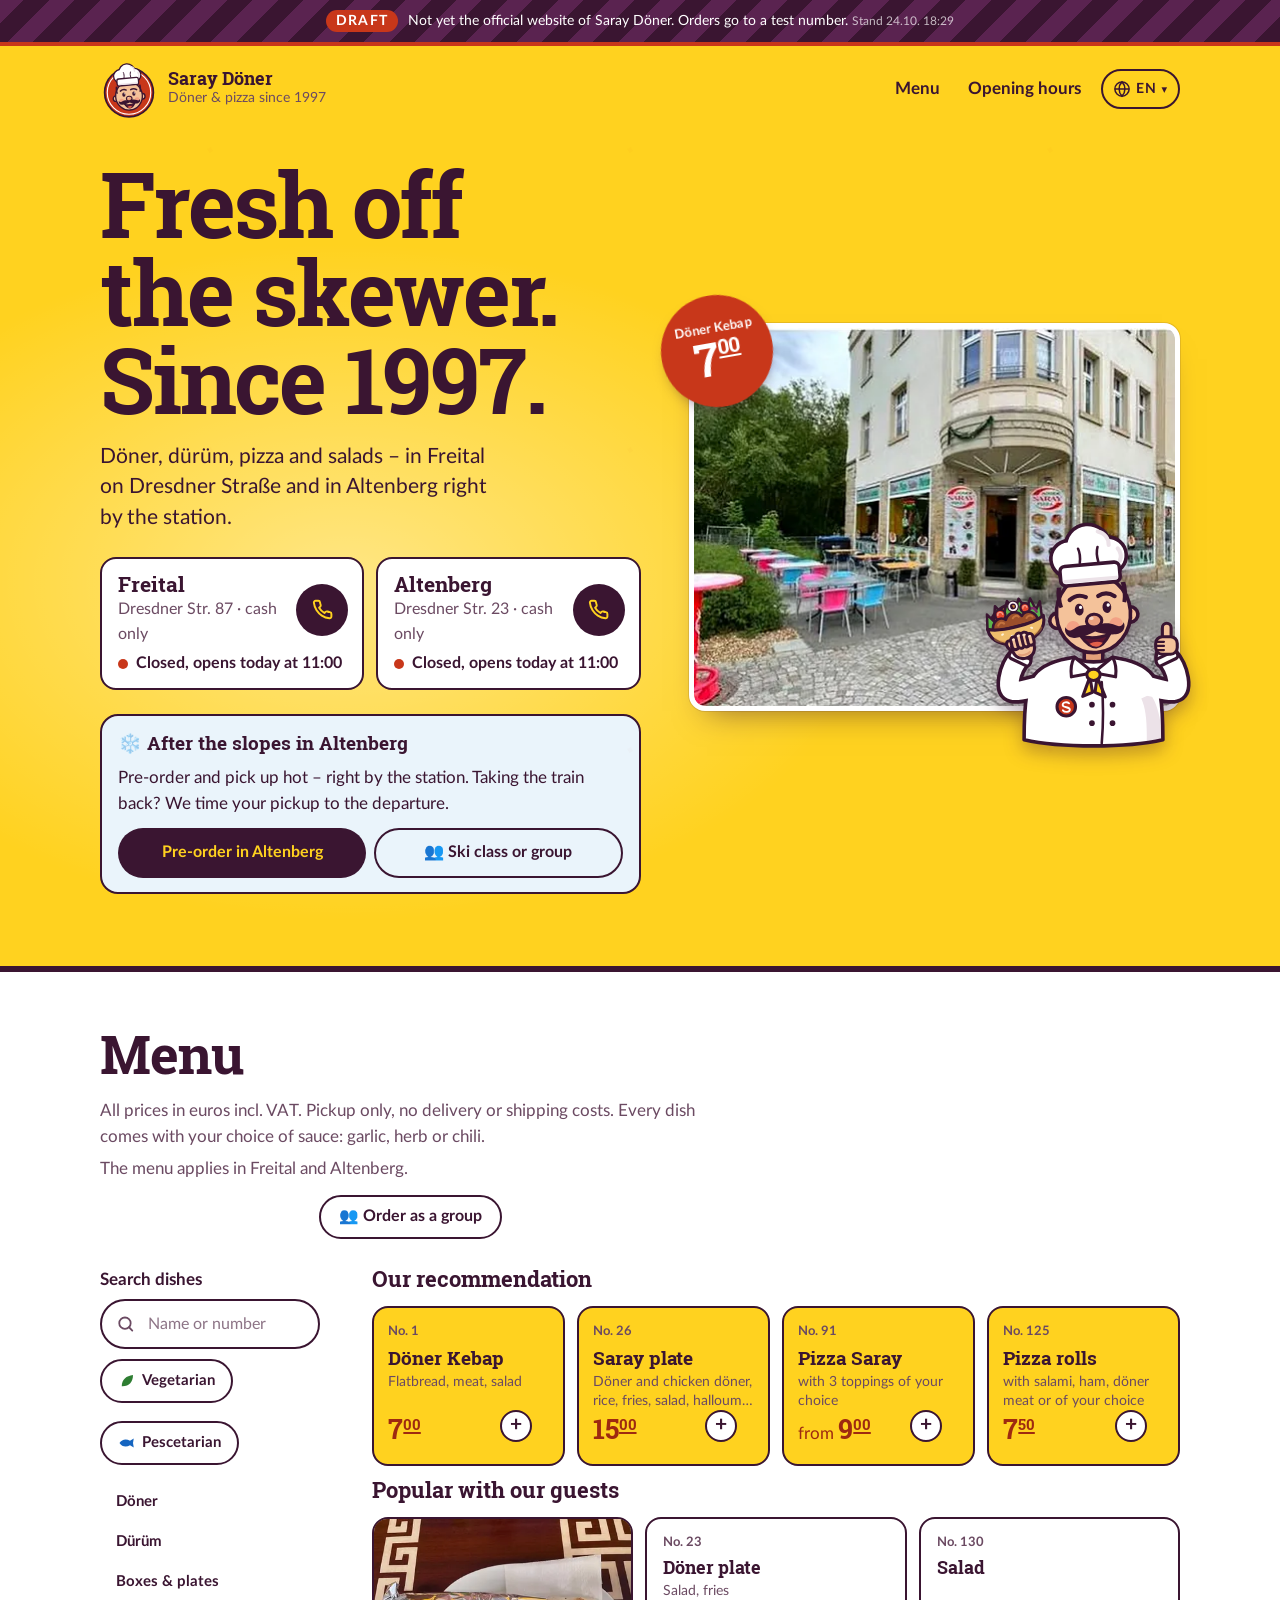
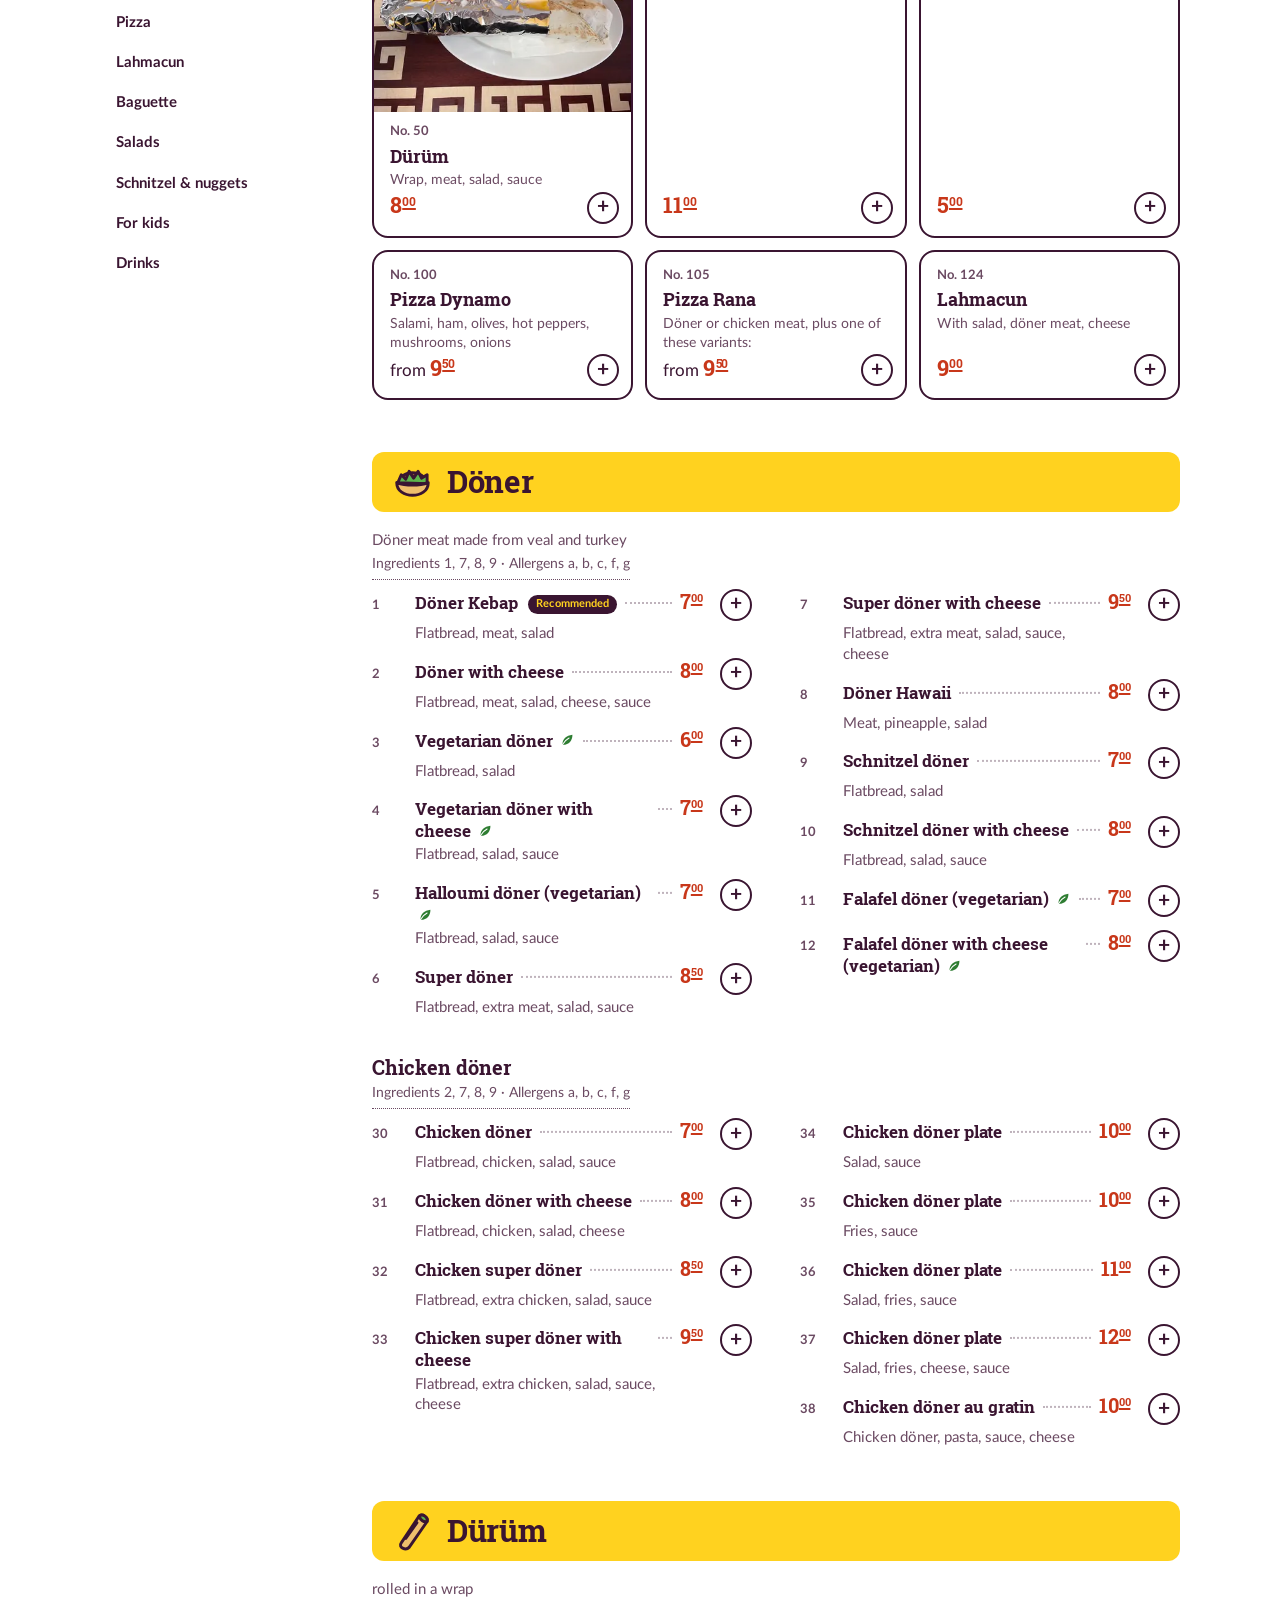
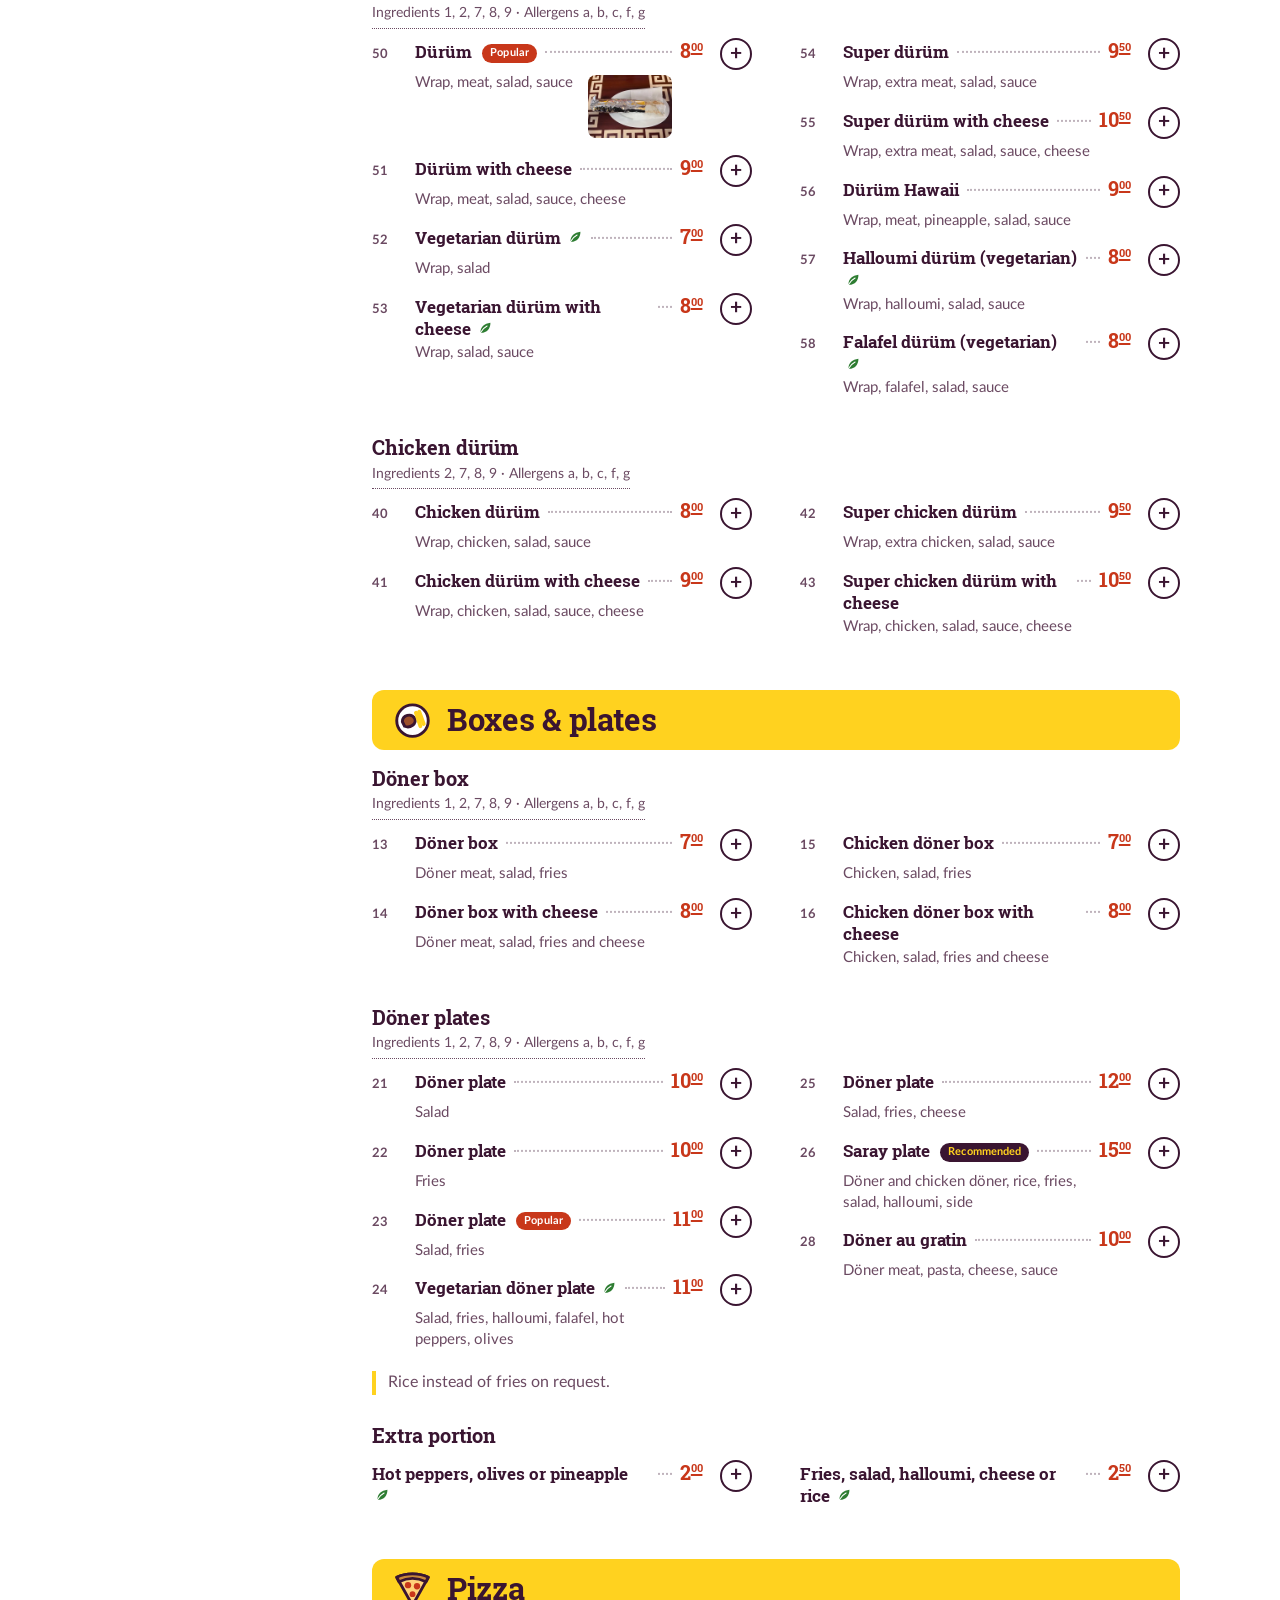
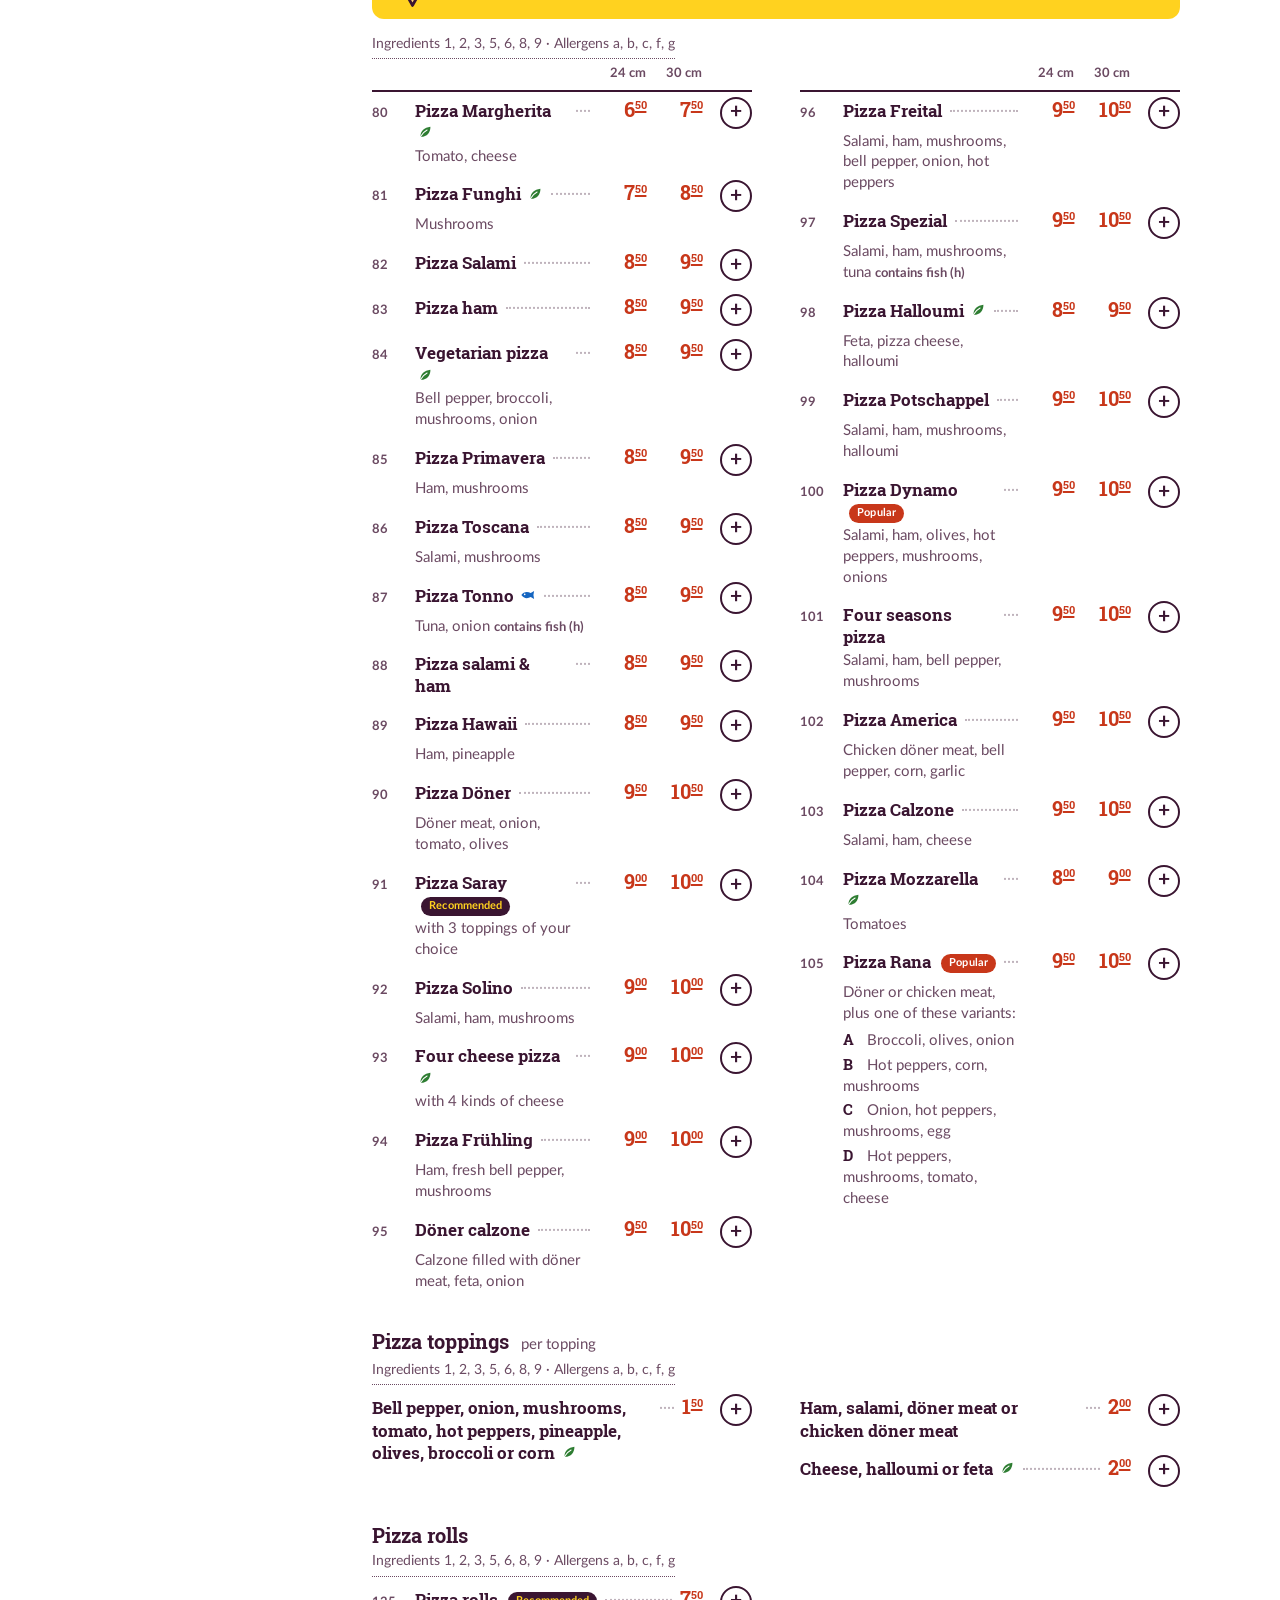
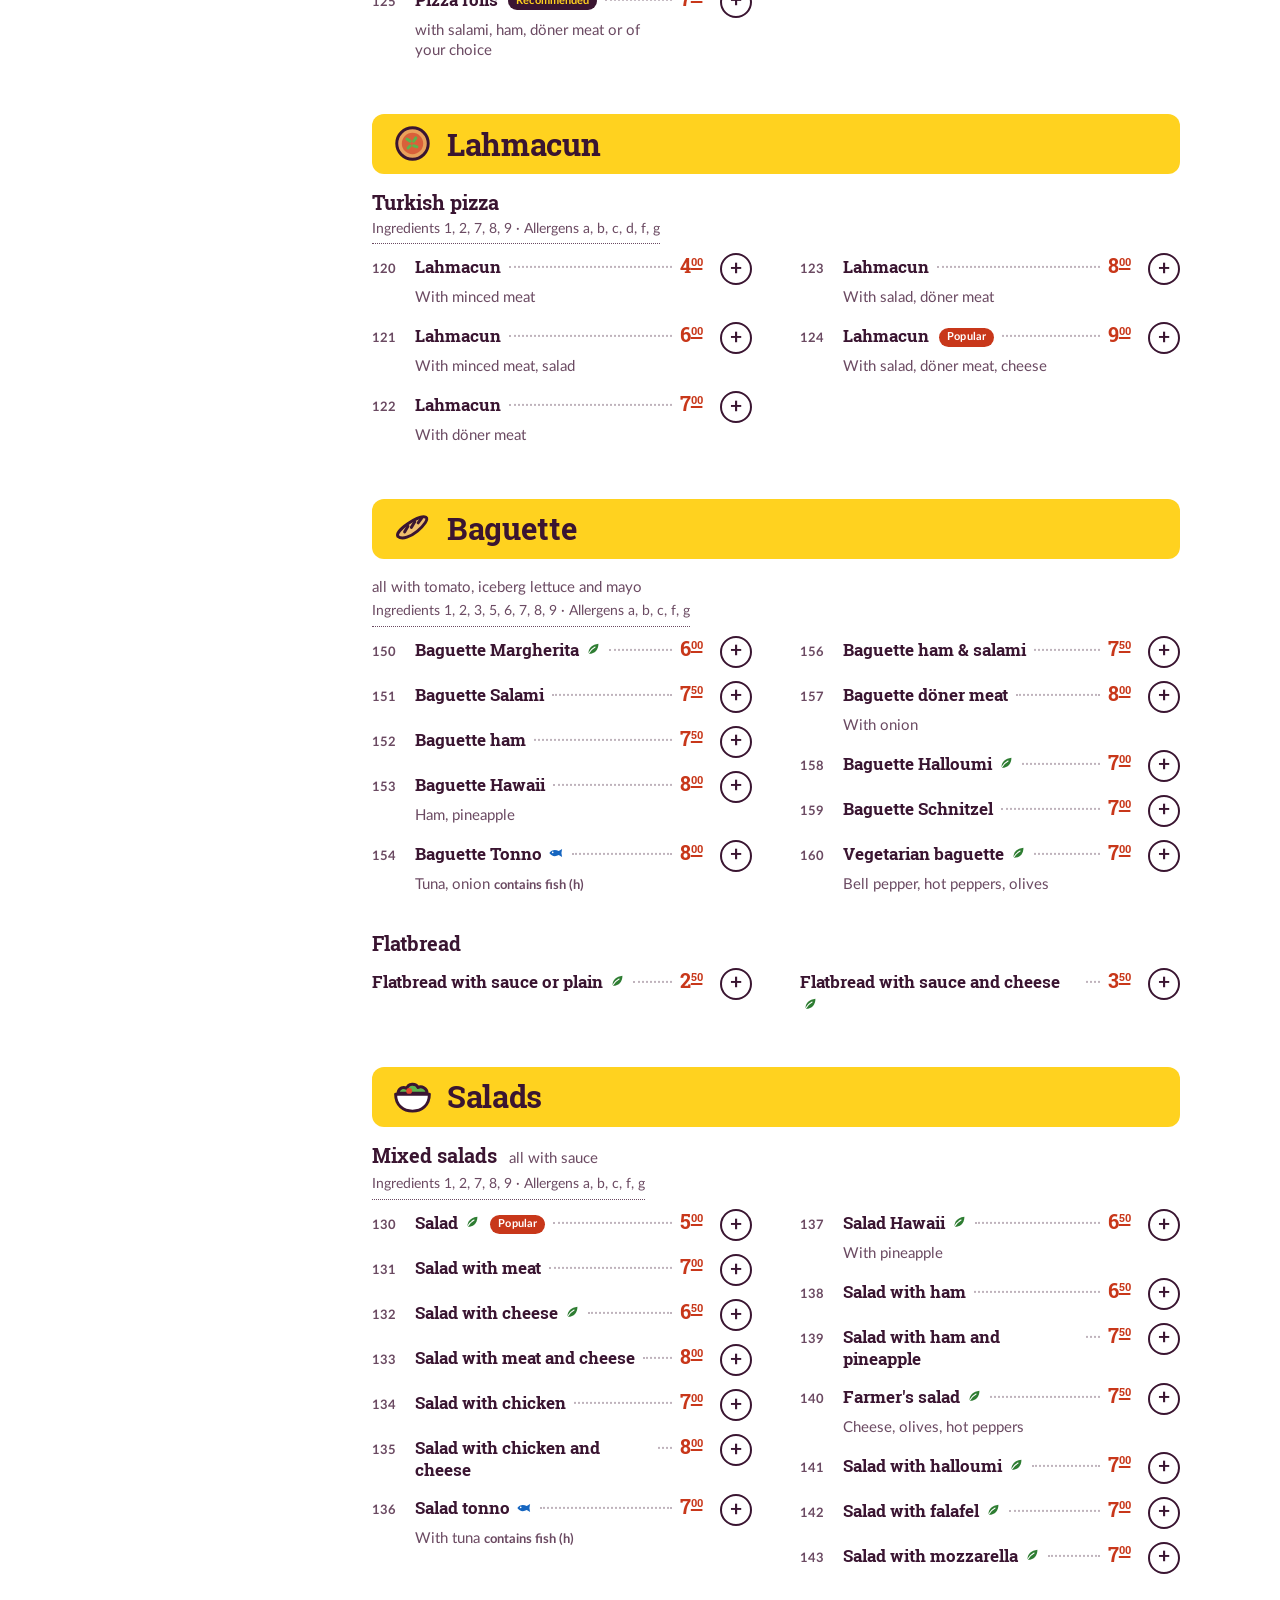
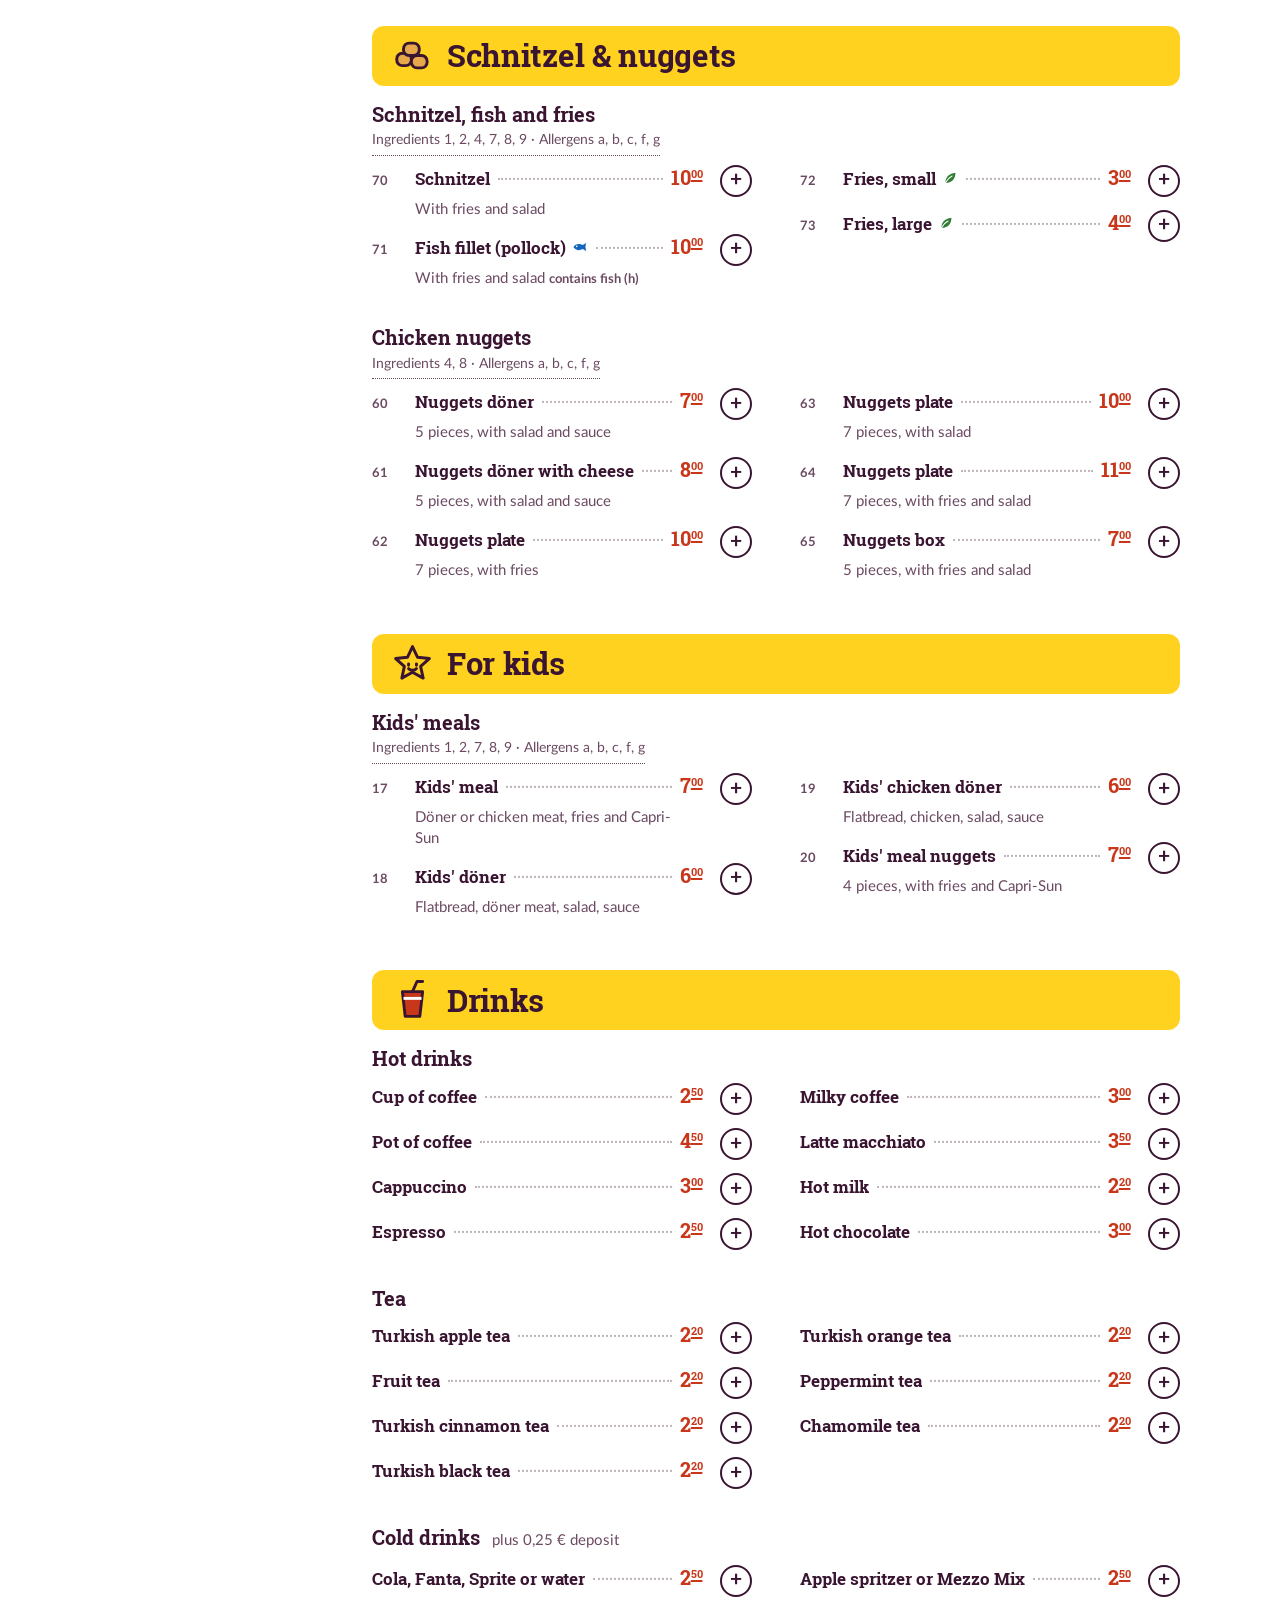
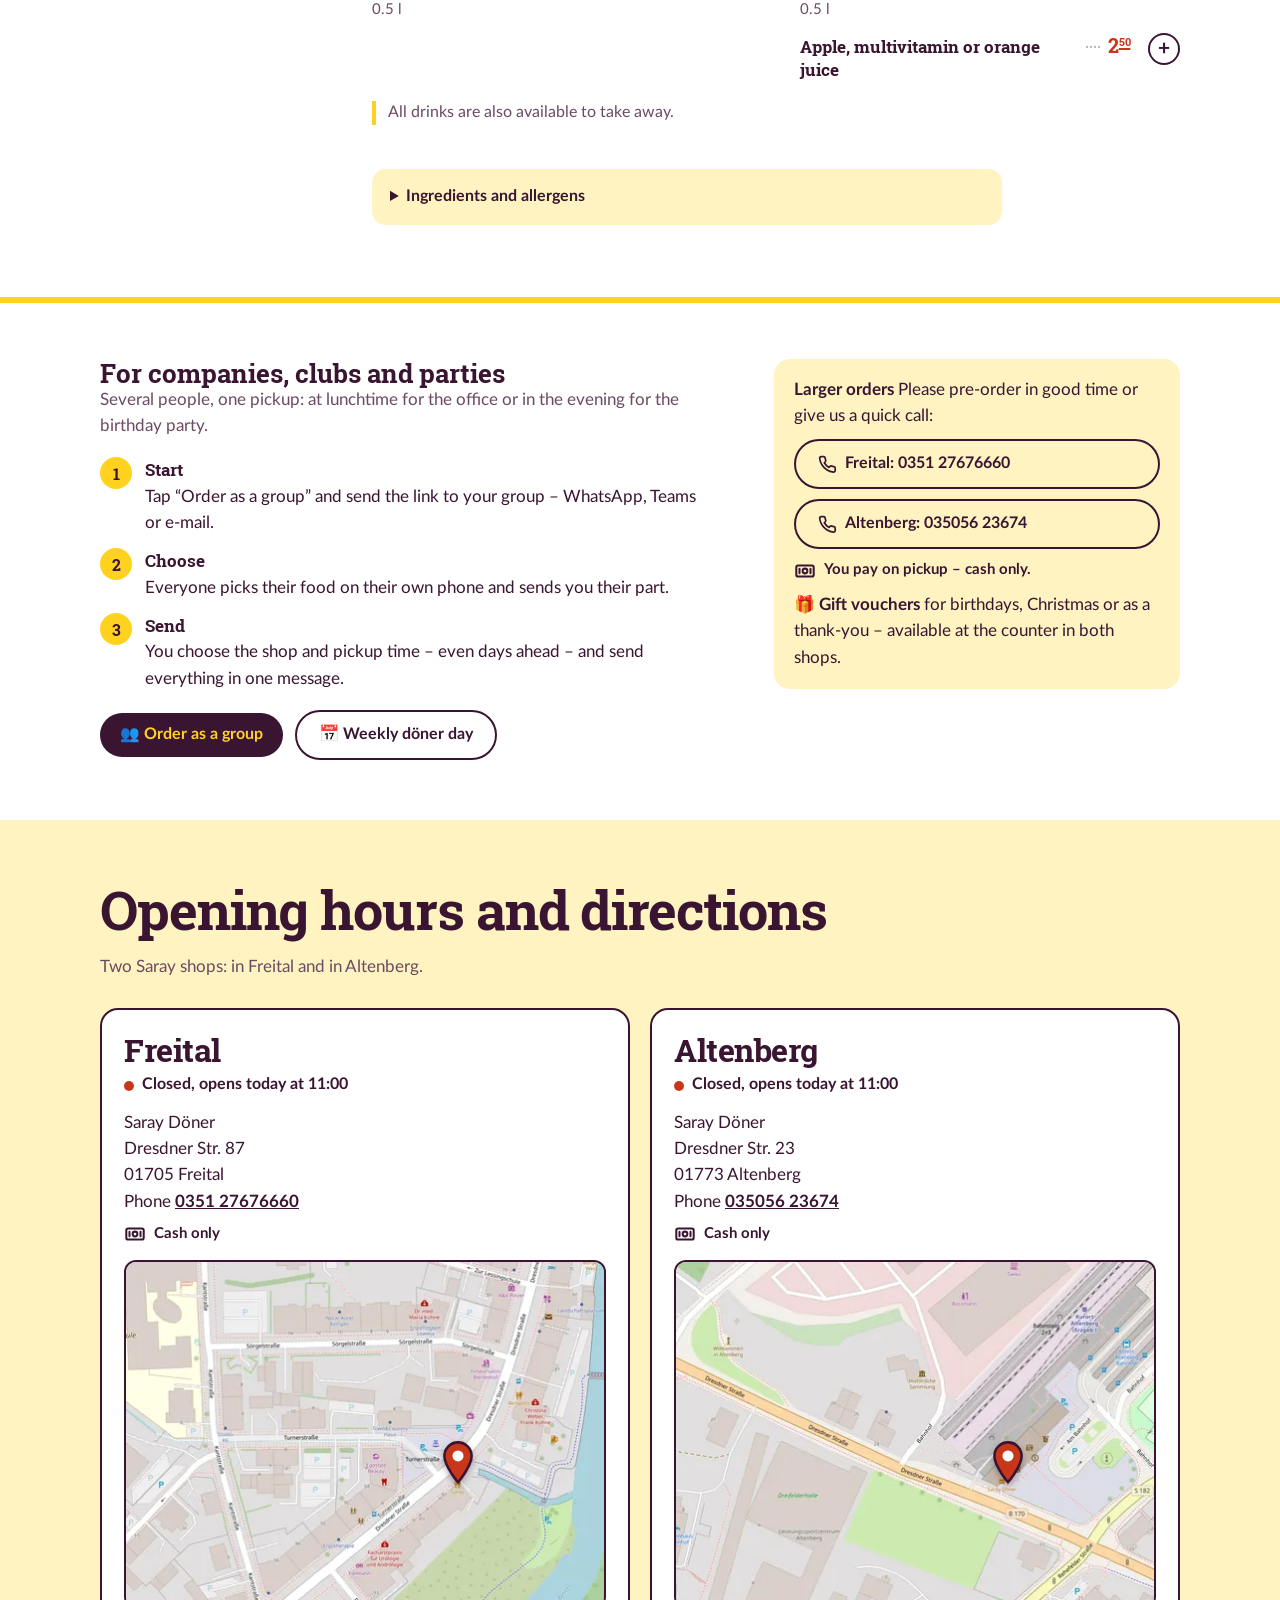
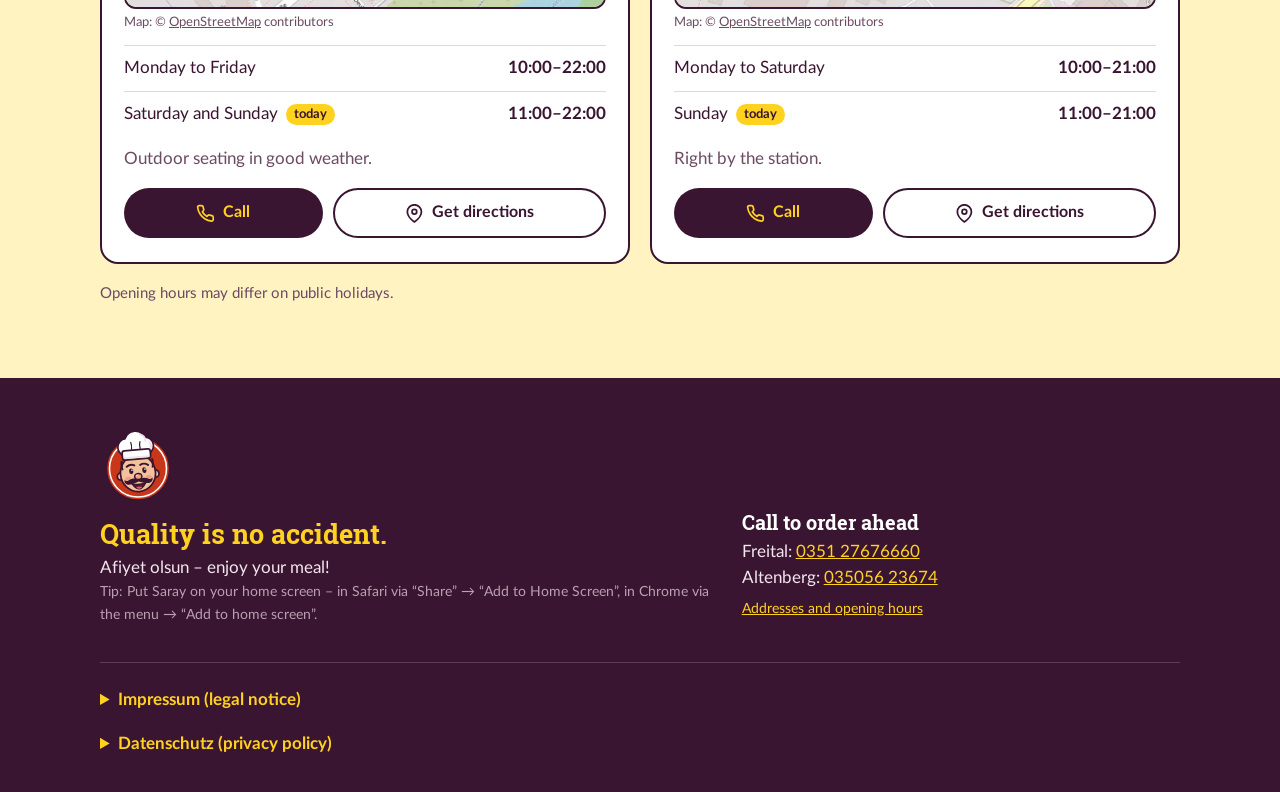
==== commit 7d0e4224: "Update index.html" ====
--- a/docs/index.html
+++ b/docs/index.html
@@ -132,7 +132,7 @@
 <p class="kennz"><a href="#allergene" data-allergene><span data-en="Ingredients">Inhaltsstoffe</span> <abbr title="Döner">1</abbr>, <abbr title="Fladenbrot">7</abbr>, <abbr title="Soße">8</abbr>, <abbr title="Käse in Salzlake, 40 % Fett i. Tr.">9</abbr> · <span data-en="Allergens">Allergene</span> <abbr title="Weizenmehl" data-en-title="Wheat flour">a</abbr>, <abbr title="Milch und Milcherzeugnisse" data-en-title="Milk and milk products">b</abbr>, <abbr title="Sellerie, Senf, Soja" data-en-title="Celery, mustard, soy">c</abbr>, <abbr title="Hühnereiweißpulver" data-en-title="Egg white powder">f</abbr>, <abbr title="Sesam" data-en-title="Sesame">g</abbr></a></p>
 <ul class="liste" style="--zeilen:6">
 <li class="gericht ist-beliebt" id="nr-1" data-s="1 Döner Kebap Fladenbrot, Fleisch, Salat Döner Döner Döner Kebap Flatbread, meat, salad Döner Döner empfehlung" data-k="1" data-n="Nr. 1 Döner Kebap" data-d="Fladenbrot, Fleisch, Salat" data-p="700" data-g="" data-t="D" data-v="" data-ne="No. 1 Döner Kebap" data-nen="Döner Kebap" data-dn="Flatbread, meat, salad"><span class="nr"><span class="sr-only">Nr. </span>1</span><span class="zeile"><span class="name"><span data-en="Döner Kebap">Döner Kebap</span> <span class="marke-beliebt marke-empfehlung" data-en="Recommended">Empfehlung</span></span><span class="punkte" aria-hidden="true"></span></span><span class="preis">7<span class="sr-only">,</span><span class="ct">00</span><span class="sr-only"> Euro</span></span><button type="button" class="plus" aria-label="Döner Kebap zur Bestellung hinzufügen" data-en-aria="Add Döner Kebap to my order">+</button><div class="info"><span data-en="Flatbread, meat, salad">Fladenbrot, Fleisch, Salat</span></div></li>
-<li class="gericht" id="nr-2" data-s="2 Döner mit Käse Fladenbrot, Fleisch, Salat, Käse, Soße Döner Döner Döner with cheese Flatbread, meat, salad, cheese, sauce Döner Döner" data-k="2" data-n="Nr. 2 Döner mit Käse" data-d="Fladenbrot, Fleisch, Salat, Käse, Soße" data-p="800" data-g="" data-t="D" data-v="" data-ne="No. 2 Döner with cheese" data-nen="Döner with cheese" data-dn="Flatbread, meat, salad, cheese, sauce"><span class="nr"><span class="sr-only">Nr. </span>2</span><span class="zeile"><span class="name"><span data-en="Döner with cheese">Döner mit Käse</span></span><span class="punkte" aria-hidden="true"></span></span><span class="preis">8<span class="sr-only">,</span><span class="ct">00</span><span class="sr-only"> Euro</span></span><button type="button" class="plus" aria-label="Döner mit Käse zur Bestellung hinzufügen" data-en-aria="Add Döner with cheese to my order">+</button><div class="info"><img class="gericht-foto" src="img/gerichte/nr-2-400.webp" width="400" height="300" loading="lazy" decoding="async" alt="Foto: Döner mit Käse"><span data-en="Flatbread, meat, salad, cheese, sauce">Fladenbrot, Fleisch, Salat, Käse, Soße</span></div></li>
+<li class="gericht" id="nr-2" data-s="2 Döner mit Käse Fladenbrot, Fleisch, Salat, Käse, Soße Döner Döner Döner with cheese Flatbread, meat, salad, cheese, sauce Döner Döner" data-k="2" data-n="Nr. 2 Döner mit Käse" data-d="Fladenbrot, Fleisch, Salat, Käse, Soße" data-p="800" data-g="" data-t="D" data-v="" data-ne="No. 2 Döner with cheese" data-nen="Döner with cheese" data-dn="Flatbread, meat, salad, cheese, sauce"><span class="nr"><span class="sr-only">Nr. </span>2</span><span class="zeile"><span class="name"><span data-en="Döner with cheese">Döner mit Käse</span></span><span class="punkte" aria-hidden="true"></span></span><span class="preis">8<span class="sr-only">,</span><span class="ct">00</span><span class="sr-only"> Euro</span></span><button type="button" class="plus" aria-label="Döner mit Käse zur Bestellung hinzufügen" data-en-aria="Add Döner with cheese to my order">+</button><div class="info"><span data-en="Flatbread, meat, salad, cheese, sauce">Fladenbrot, Fleisch, Salat, Käse, Soße</span></div></li>
 <li class="gericht" id="nr-3" data-s="3 Döner vegetarisch Fladenbrot, Salat Döner Döner Vegetarian döner Flatbread, salad Döner Döner vegetarisch vegetarian" data-veg data-k="3" data-n="Nr. 3 Döner vegetarisch" data-d="Fladenbrot, Salat" data-p="600" data-g="" data-t="D" data-v="" data-ne="No. 3 Vegetarian döner" data-nen="Vegetarian döner" data-dn="Flatbread, salad"><span class="nr"><span class="sr-only">Nr. </span>3</span><span class="zeile"><span class="name"><span data-en="Vegetarian döner">Döner vegetarisch</span> <svg class="veg" viewBox="0 0 24 24" role="img" aria-label="vegetarisch" data-en-aria="vegetarian"><title>vegetarisch</title><path d="M5 19C5 10 11 5 20 4c0 9-5 15-14 15z" fill="#2E7D32"/><path d="M5 19c3-5 6-8 10-10" fill="none" stroke="#fff" stroke-width="1.6" stroke-linecap="round"/></svg></span><span class="punkte" aria-hidden="true"></span></span><span class="preis">6<span class="sr-only">,</span><span class="ct">00</span><span class="sr-only"> Euro</span></span><button type="button" class="plus" aria-label="Döner vegetarisch zur Bestellung hinzufügen" data-en-aria="Add Vegetarian döner to my order">+</button><div class="info"><span data-en="Flatbread, salad">Fladenbrot, Salat</span></div></li>
 <li class="gericht" id="nr-4" data-s="4 Döner vegetarisch mit Käse Fladenbrot, Salat, Soße Döner Döner Vegetarian döner with cheese Flatbread, salad, sauce Döner Döner vegetarisch vegetarian" data-veg data-k="4" data-n="Nr. 4 Döner vegetarisch mit Käse" data-d="Fladenbrot, Salat, Soße" data-p="700" data-g="" data-t="D" data-v="" data-ne="No. 4 Vegetarian döner with cheese" data-nen="Vegetarian döner with cheese" data-dn="Flatbread, salad, sauce"><span class="nr"><span class="sr-only">Nr. </span>4</span><span class="zeile"><span class="name"><span data-en="Vegetarian döner with cheese">Döner vegetarisch mit Käse</span> <svg class="veg" viewBox="0 0 24 24" role="img" aria-label="vegetarisch" data-en-aria="vegetarian"><title>vegetarisch</title><path d="M5 19C5 10 11 5 20 4c0 9-5 15-14 15z" fill="#2E7D32"/><path d="M5 19c3-5 6-8 10-10" fill="none" stroke="#fff" stroke-width="1.6" stroke-linecap="round"/></svg></span><span class="punkte" aria-hidden="true"></span></span><span class="preis">7<span class="sr-only">,</span><span class="ct">00</span><span class="sr-only"> Euro</span></span><button type="button" class="plus" aria-label="Döner vegetarisch mit Käse zur Bestellung hinzufügen" data-en-aria="Add Vegetarian döner with cheese to my order">+</button><div class="info"><span data-en="Flatbread, salad, sauce">Fladenbrot, Salat, Soße</span></div></li>
 <li class="gericht" id="nr-5" data-s="5 Halloumi-Döner, vegetarisch Fladenbrot, Salat, Soße Döner Döner Halloumi döner (vegetarian) Flatbread, salad, sauce Döner Döner vegetarisch vegetarian" data-veg data-k="5" data-n="Nr. 5 Halloumi-Döner, vegetarisch" data-d="Fladenbrot, Salat, Soße" data-p="700" data-g="" data-t="D" data-v="" data-ne="No. 5 Halloumi döner (vegetarian)" data-nen="Halloumi döner (vegetarian)" data-dn="Flatbread, salad, sauce"><span class="nr"><span class="sr-only">Nr. </span>5</span><span class="zeile"><span class="name"><span data-en="Halloumi döner (vegetarian)">Halloumi-Döner, vegetarisch</span> <svg class="veg" viewBox="0 0 24 24" role="img" aria-label="vegetarisch" data-en-aria="vegetarian"><title>vegetarisch</title><path d="M5 19C5 10 11 5 20 4c0 9-5 15-14 15z" fill="#2E7D32"/><path d="M5 19c3-5 6-8 10-10" fill="none" stroke="#fff" stroke-width="1.6" stroke-linecap="round"/></svg></span><span class="punkte" aria-hidden="true"></span></span><span class="preis">7<span class="sr-only">,</span><span class="ct">00</span><span class="sr-only"> Euro</span></span><button type="button" class="plus" aria-label="Halloumi-Döner, vegetarisch zur Bestellung hinzufügen" data-en-aria="Add Halloumi döner (vegetarian) to my order">+</button><div class="info"><span data-en="Flatbread, salad, sauce">Fladenbrot, Salat, Soße</span></div></li>
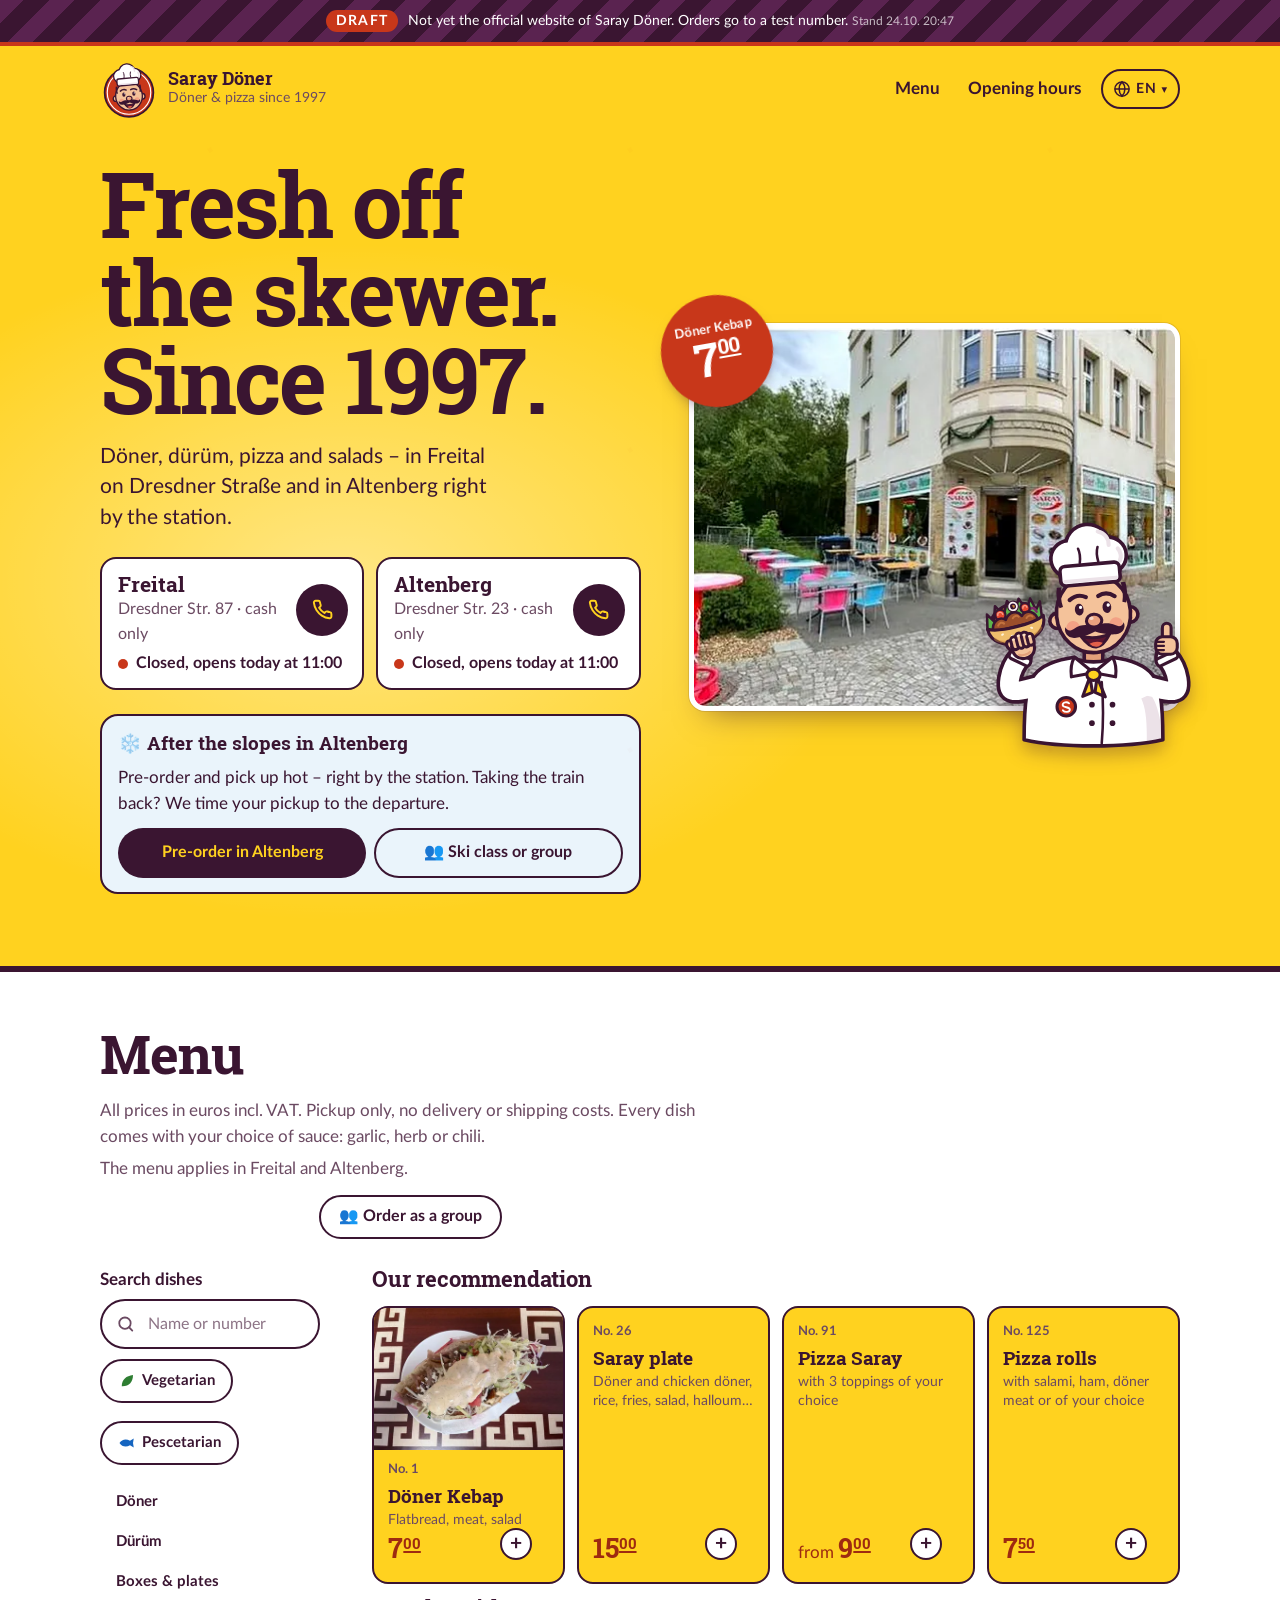
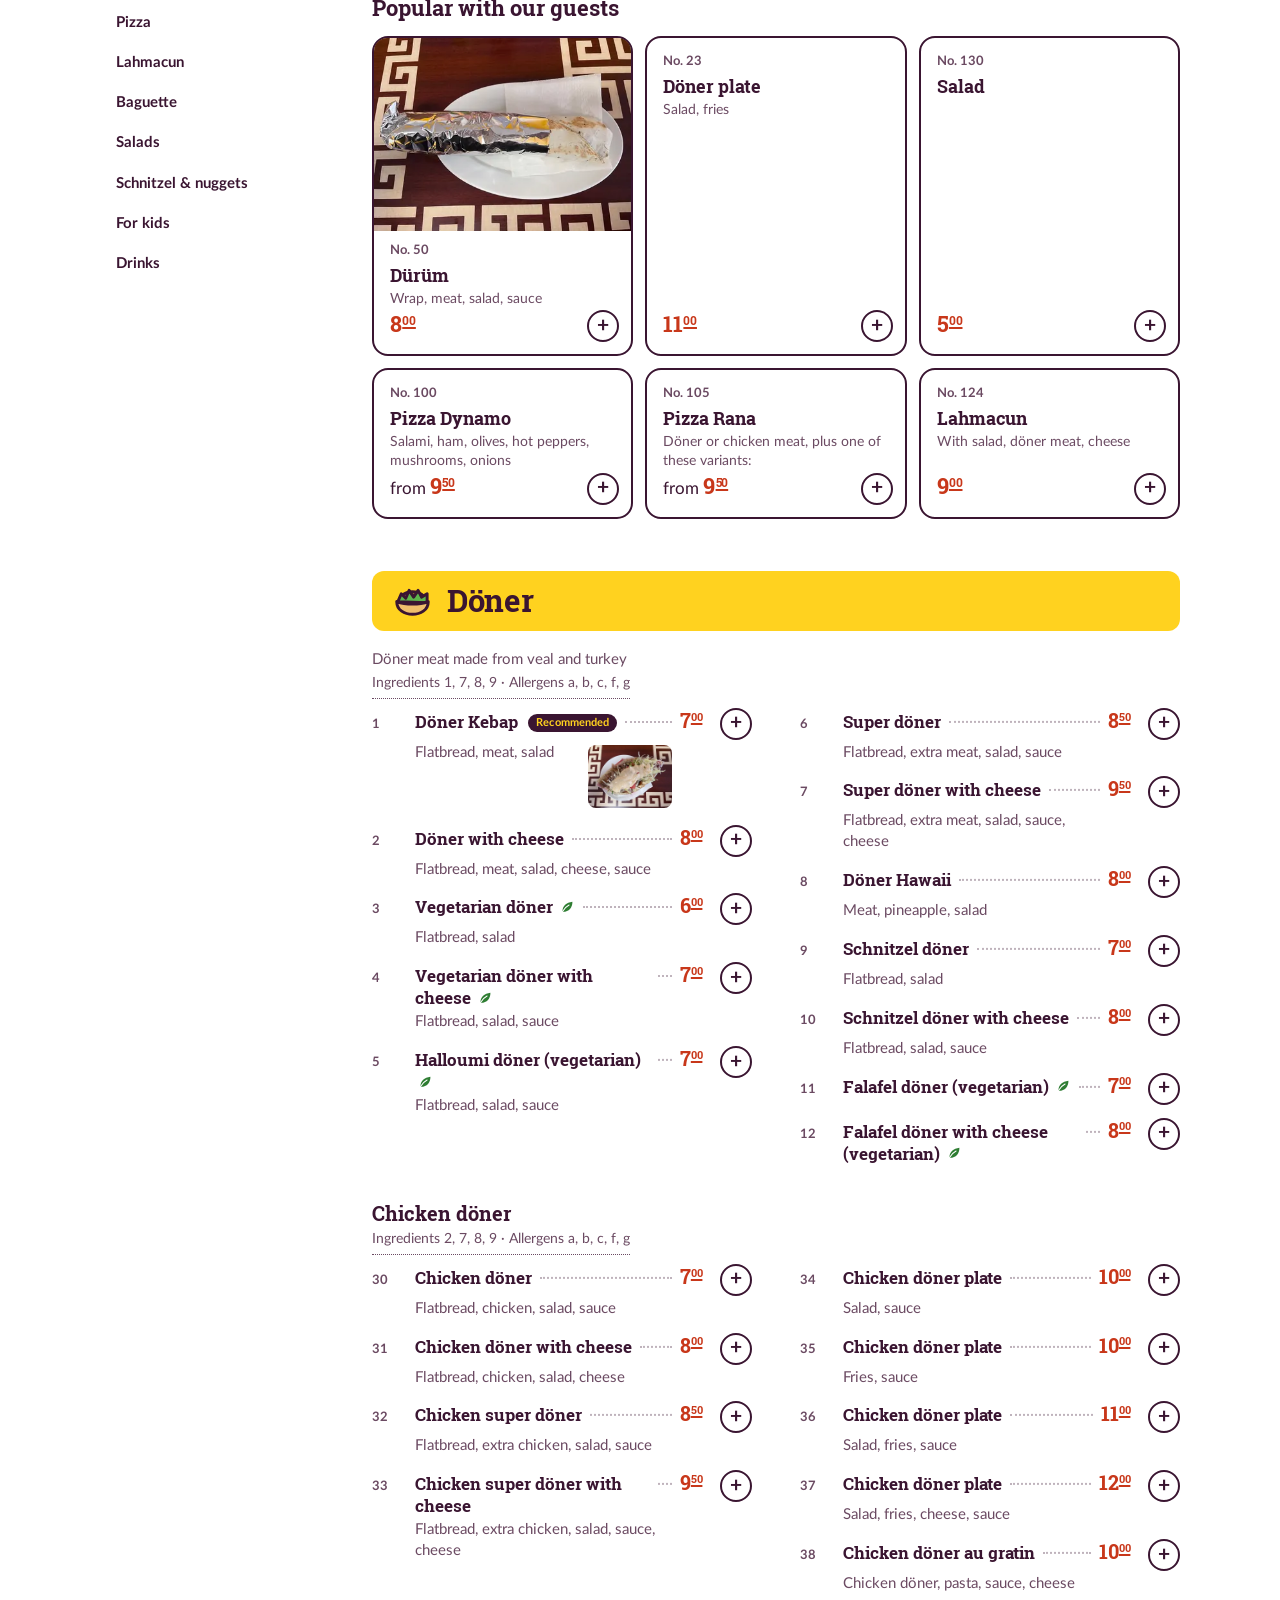
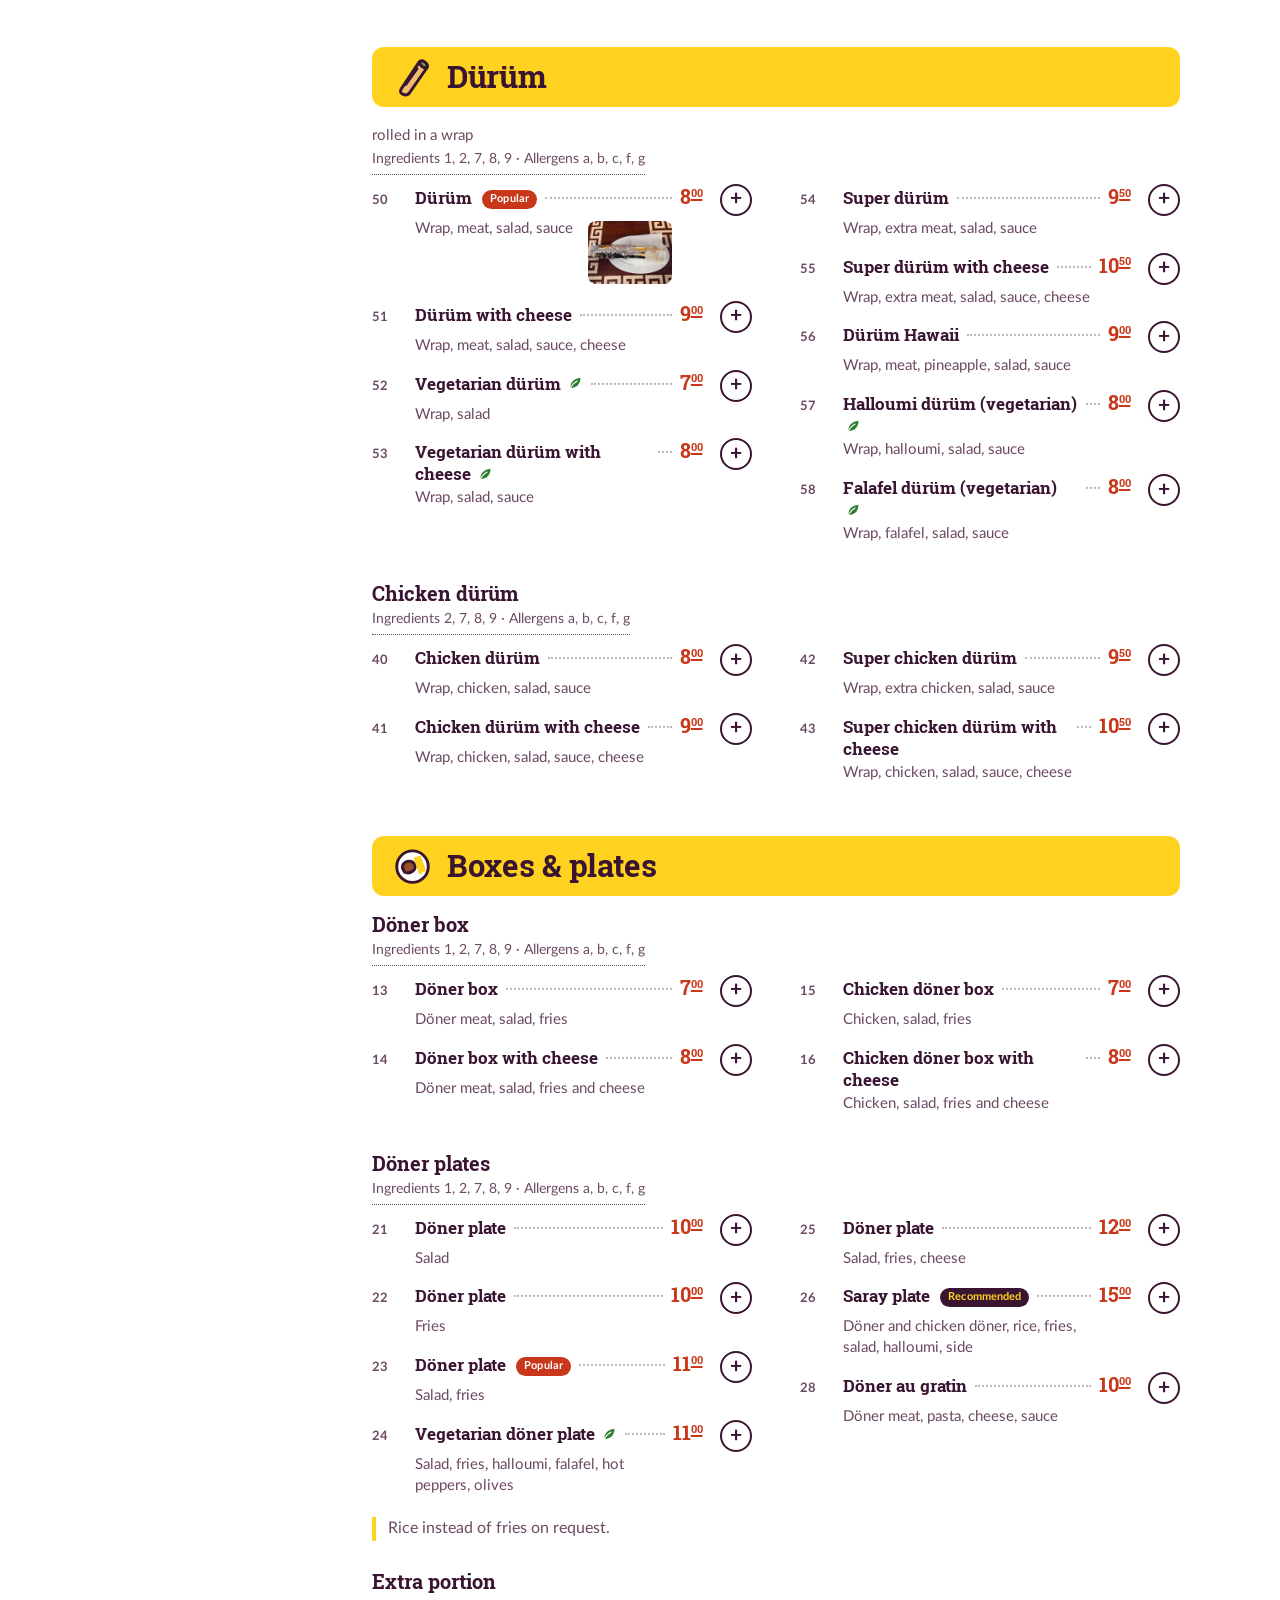
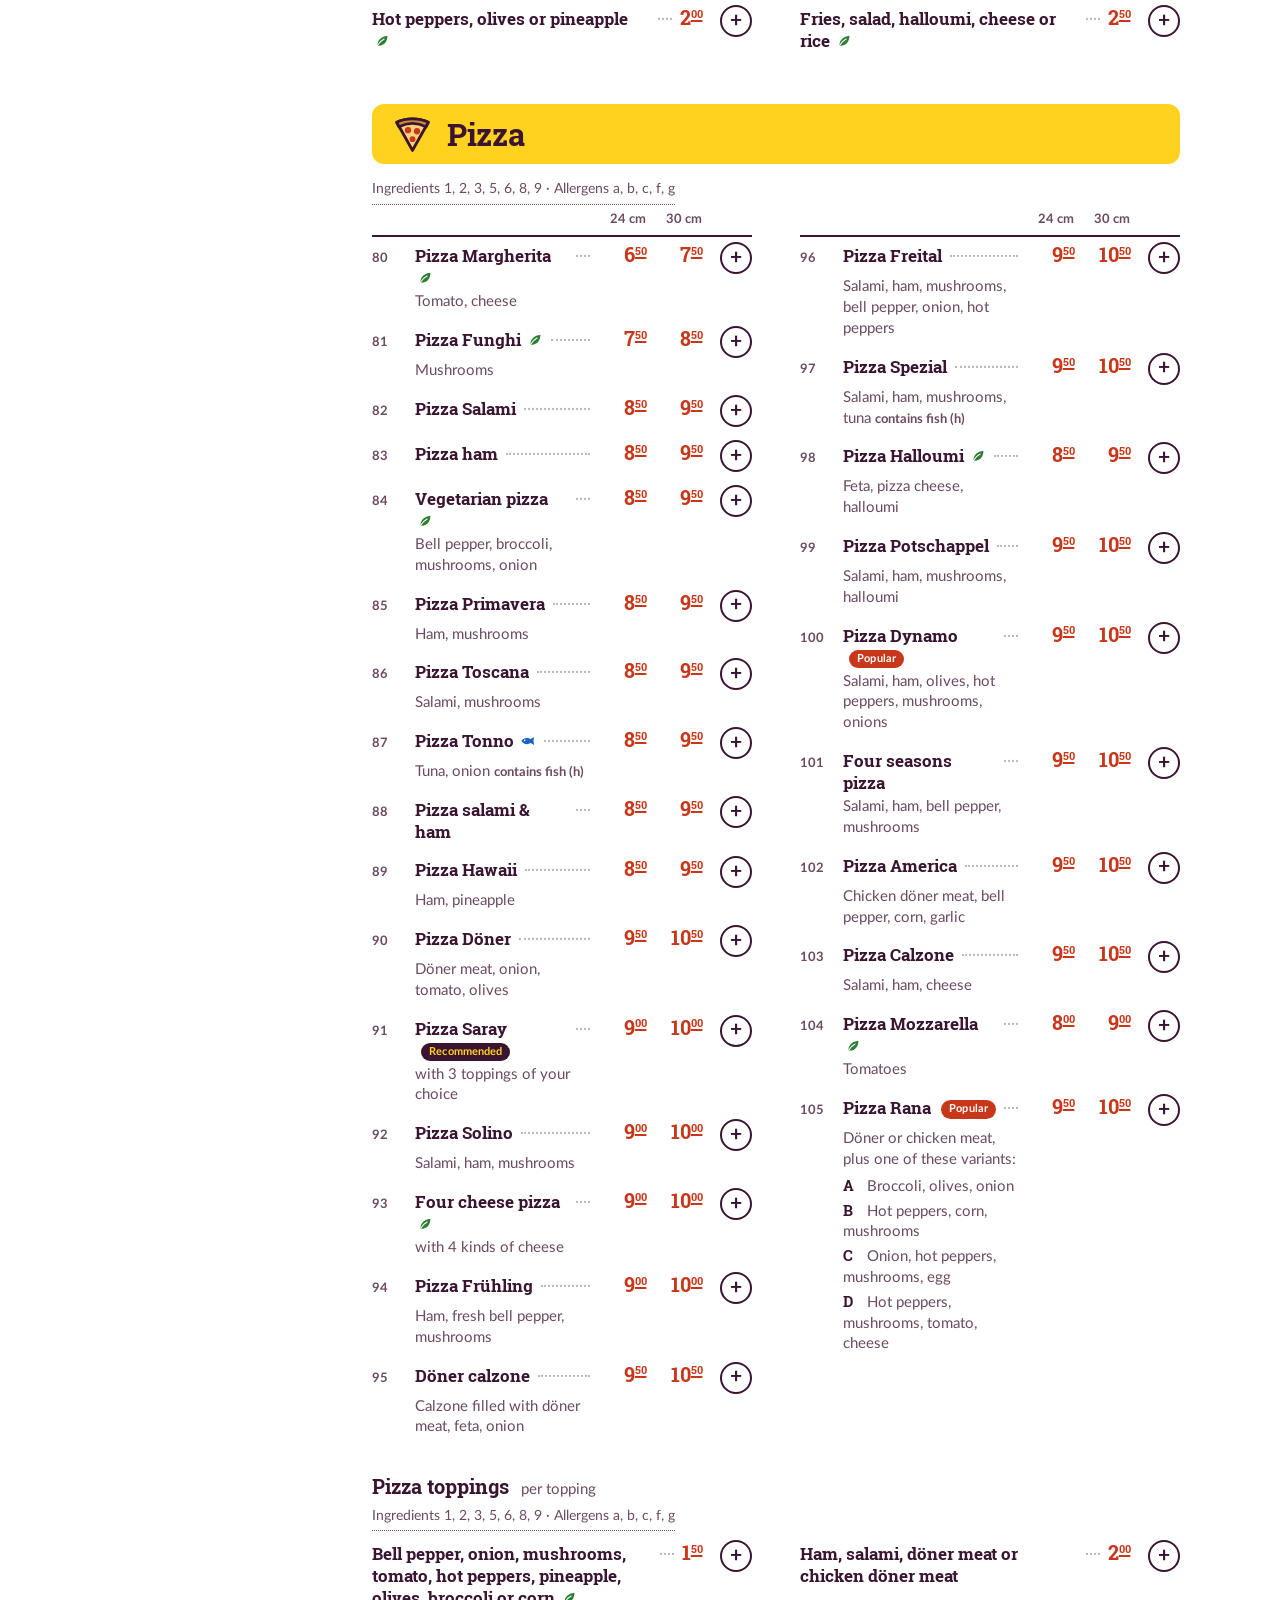
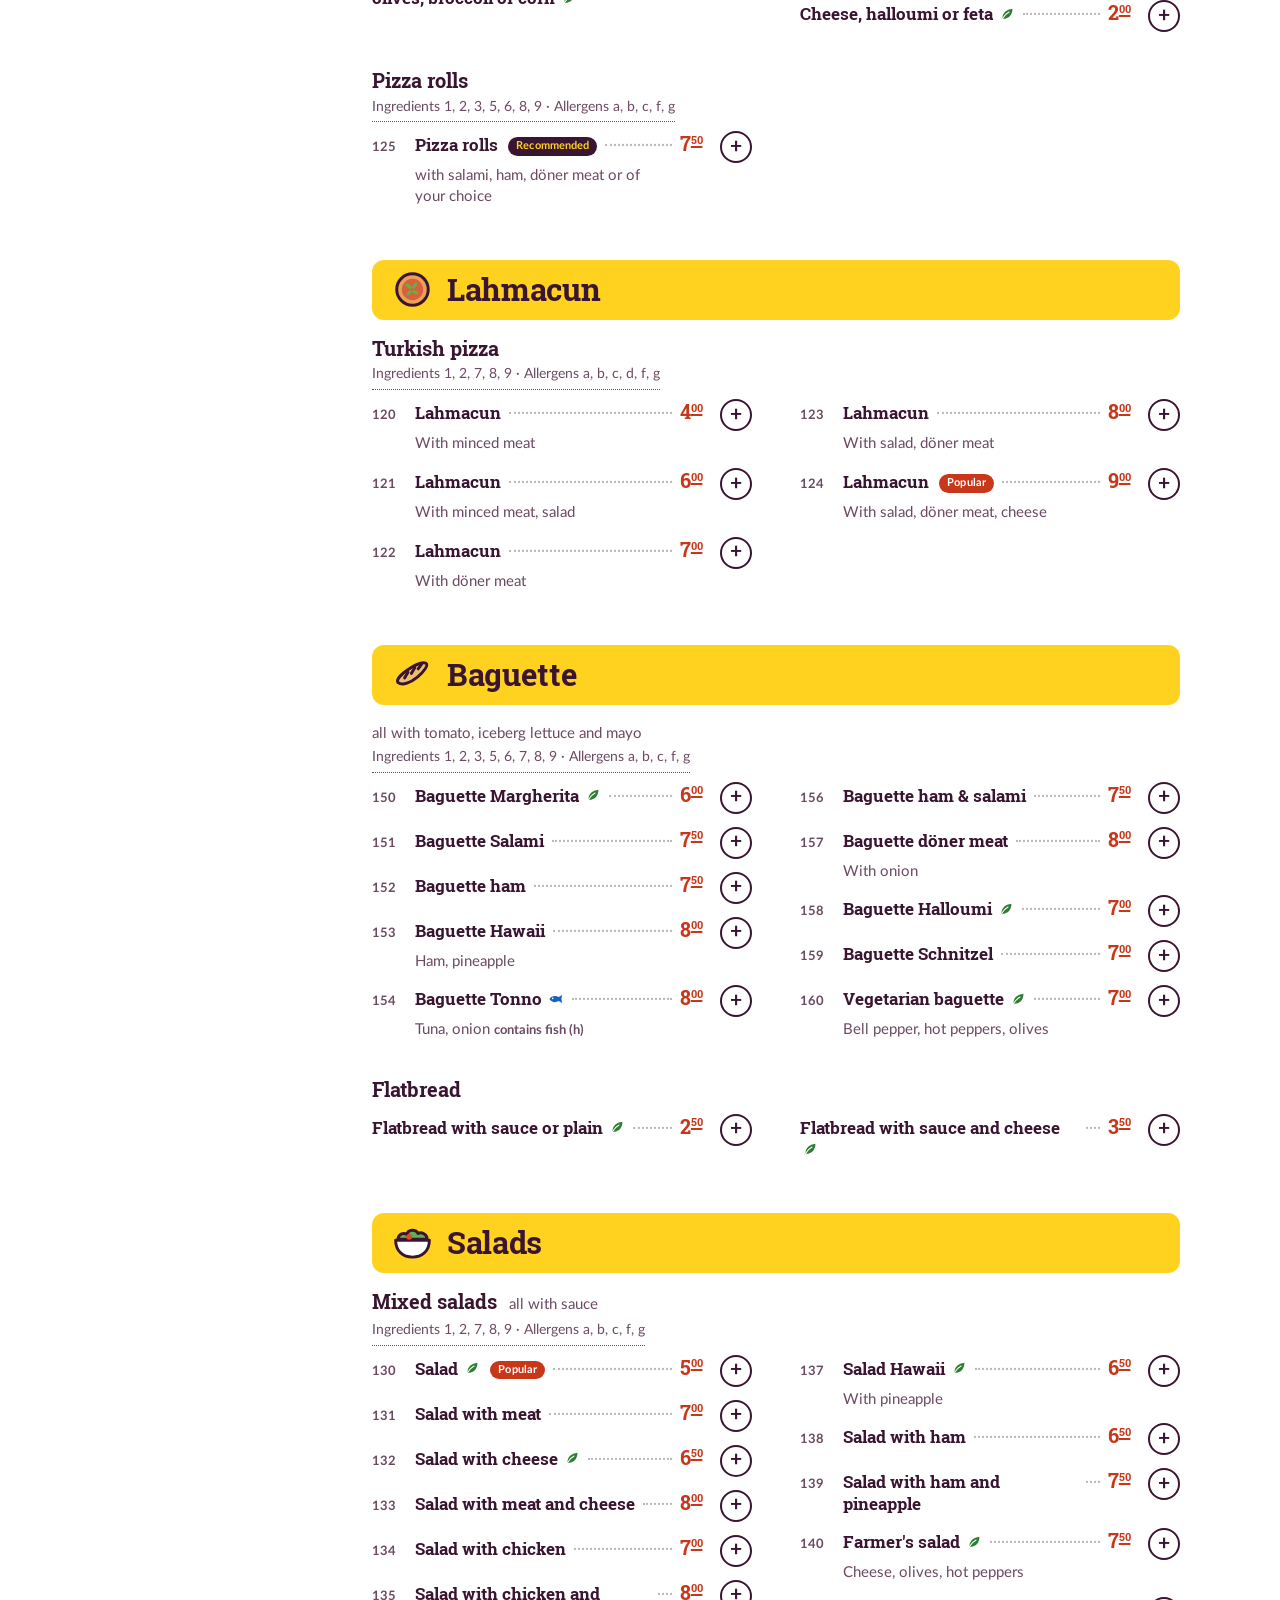
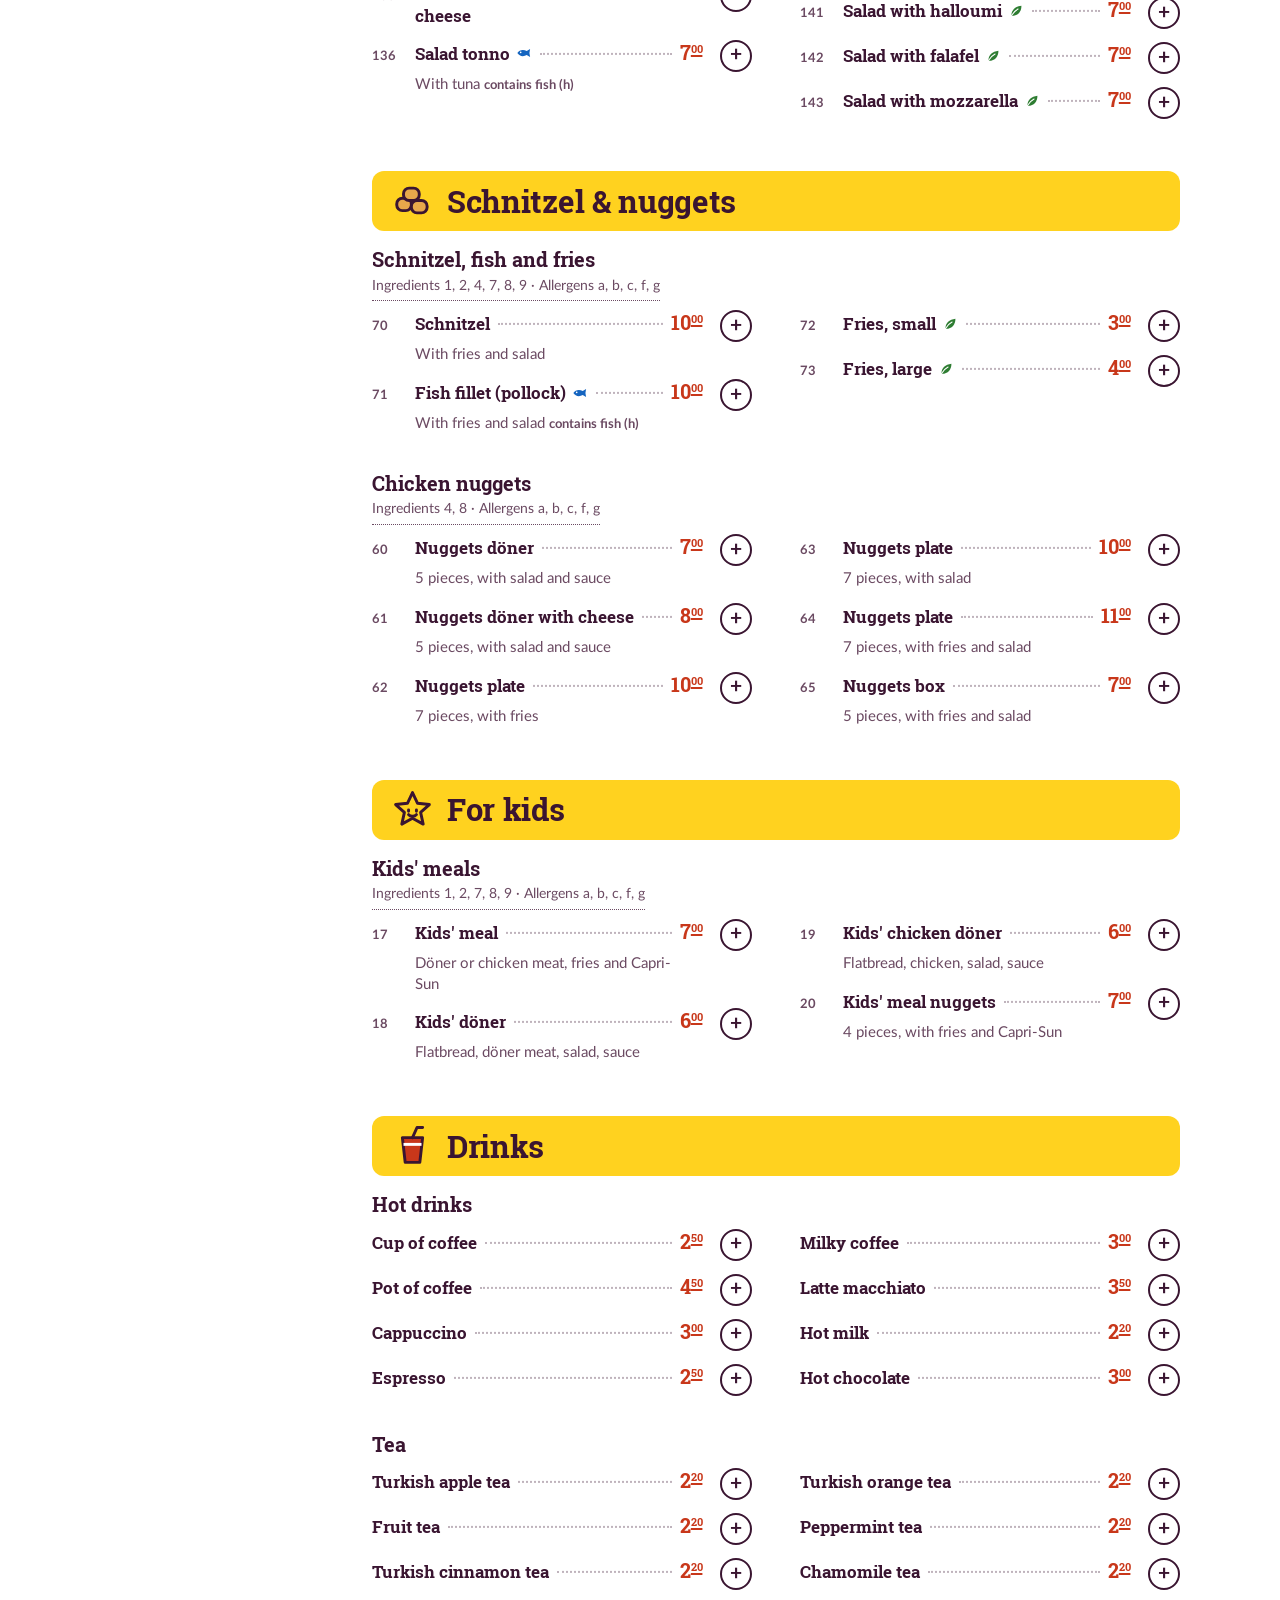
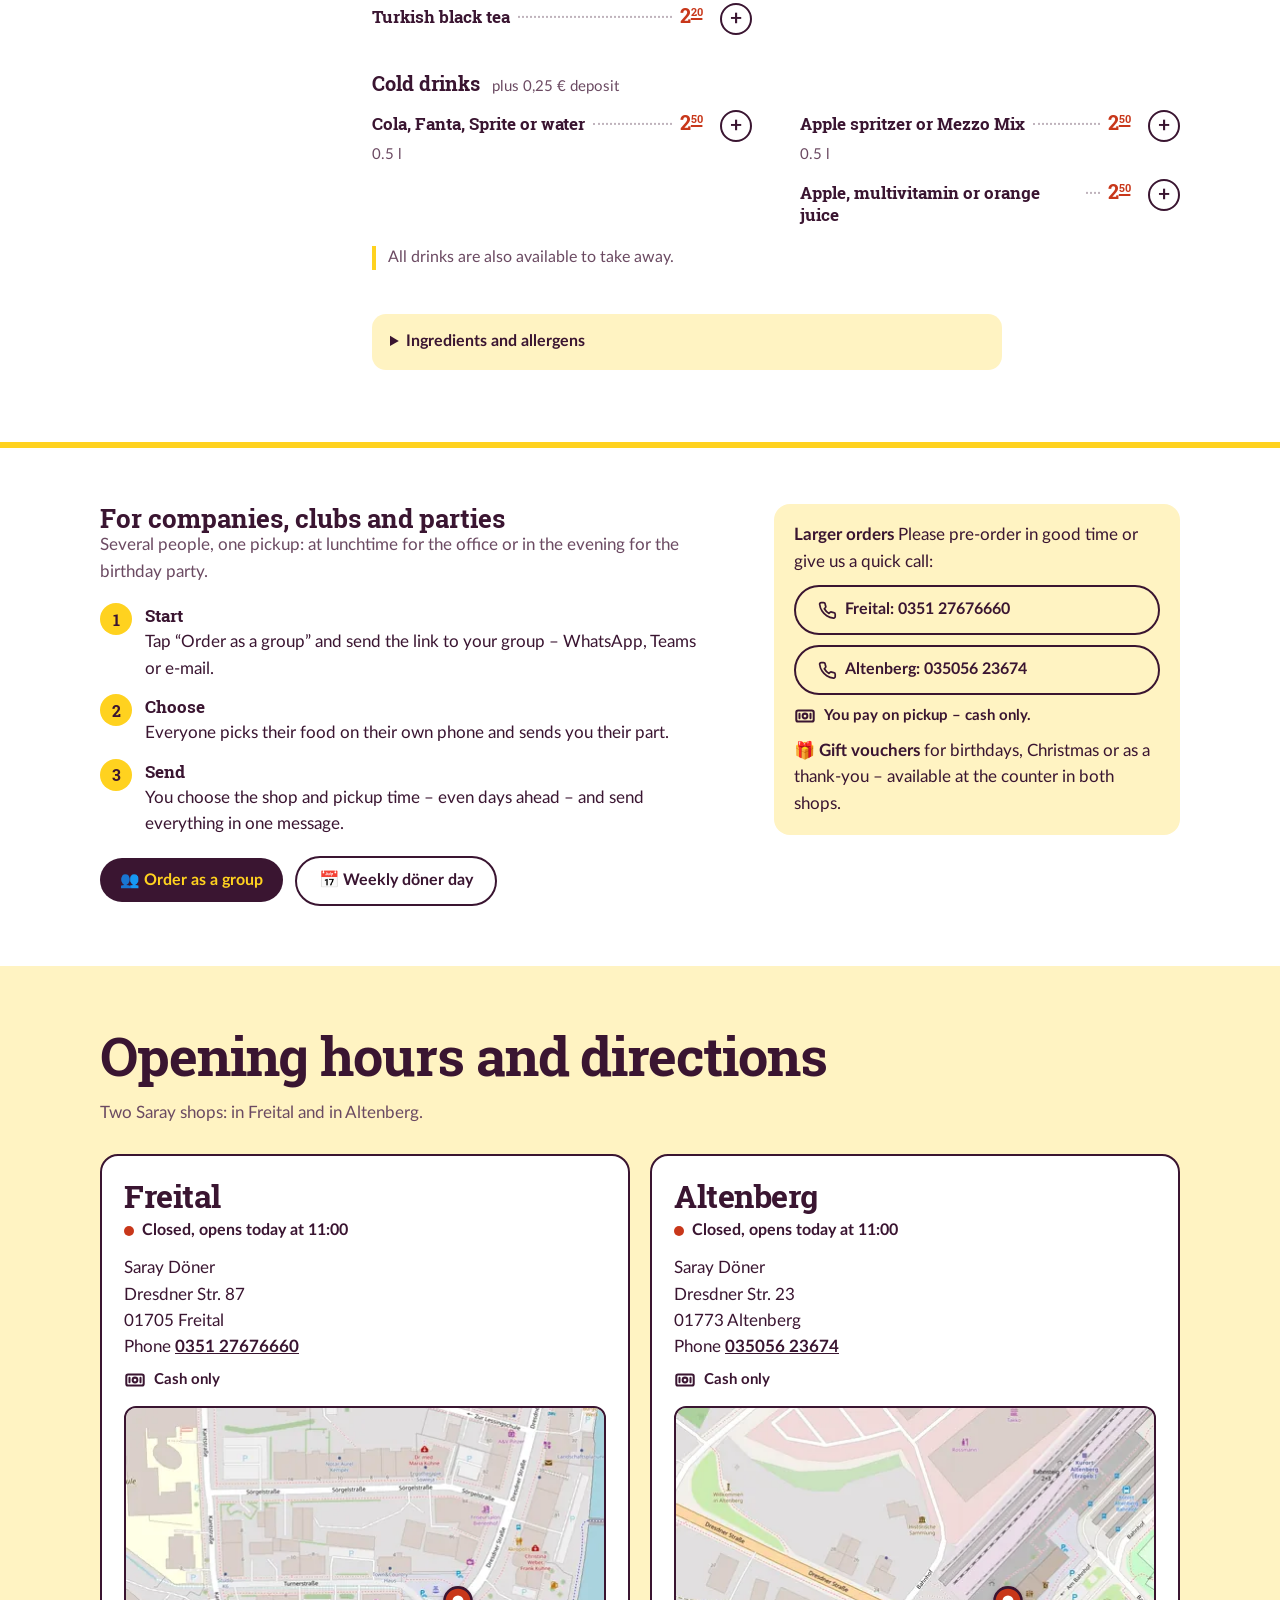
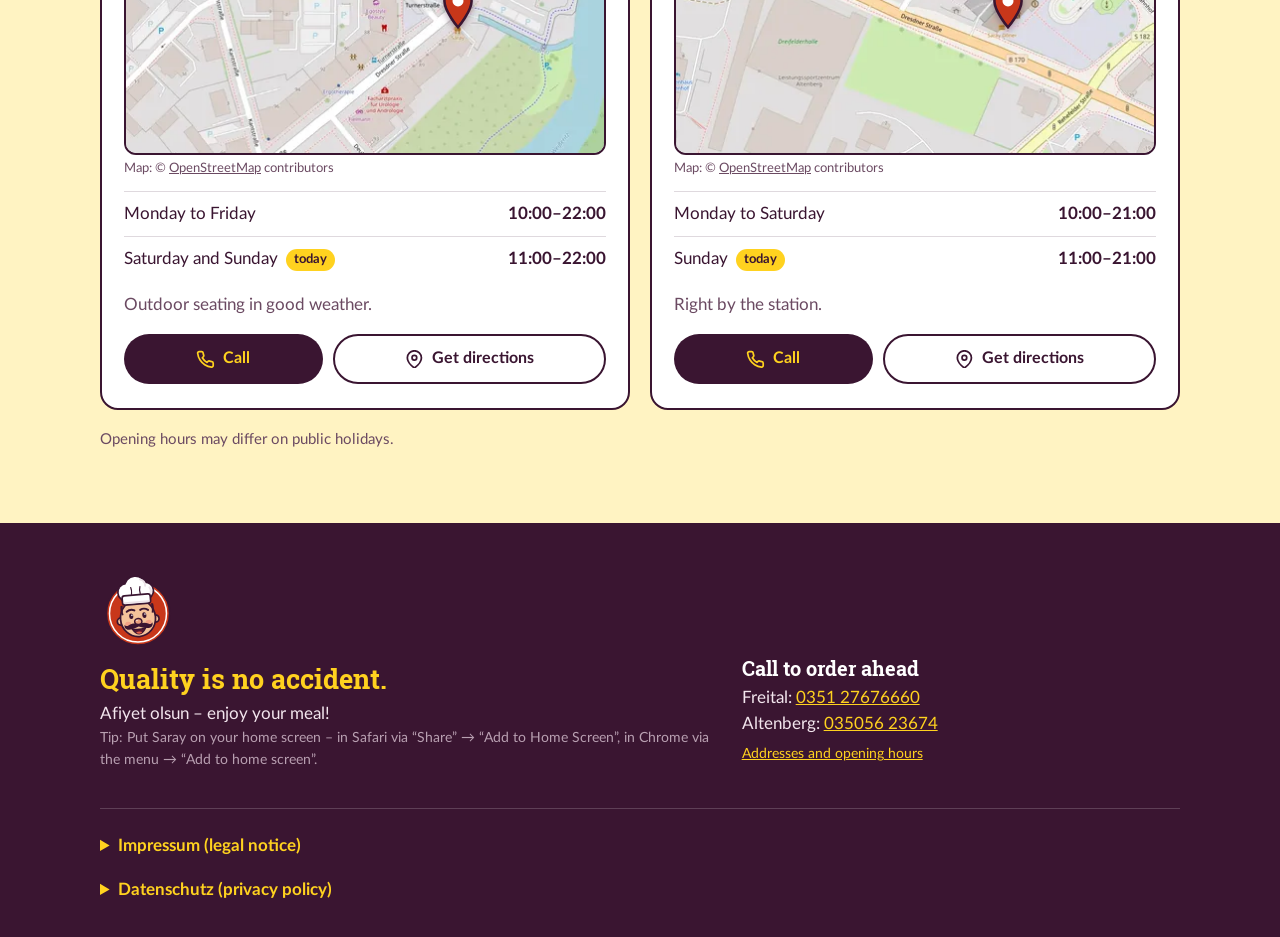
==== commit af85d6c0: "docs/ neu gebaut (4dbe84e)" ====
--- a/docs/index.html
+++ b/docs/index.html
@@ -38,7 +38,7 @@
 <script type="application/ld+json">{"@context": "https://schema.org", "@graph": [{"@type": "Restaurant", "@id": "https://xn--saraydner-57a.de/#ort-freital", "name": "Saray Döner Freital", "url": "https://xn--saraydner-57a.de/", "telephone": "+49 351 27676660", "servesCuisine": ["Döner", "Pizza", "Türkisch"], "priceRange": "€", "paymentAccepted": "Cash", "currenciesAccepted": "EUR", "hasMenu": "https://xn--saraydner-57a.de/#speisekarte", "image": "https://xn--saraydner-57a.de/img/og-bild.jpg", "address": {"@type": "PostalAddress", "streetAddress": "Dresdner Str. 87", "postalCode": "01705", "addressLocality": "Freital", "addressCountry": "DE"}, "openingHoursSpecification": [{"@type": "OpeningHoursSpecification", "dayOfWeek": ["Monday", "Tuesday", "Wednesday", "Thursday", "Friday"], "opens": "10:00", "closes": "22:00"}, {"@type": "OpeningHoursSpecification", "dayOfWeek": ["Saturday", "Sunday"], "opens": "11:00", "closes": "22:00"}]}, {"@type": "Restaurant", "@id": "https://xn--saraydner-57a.de/#ort-altenberg", "name": "Saray Döner Altenberg", "url": "https://xn--saraydner-57a.de/", "telephone": "+49 35056 23674", "servesCuisine": ["Döner", "Pizza", "Türkisch"], "priceRange": "€", "paymentAccepted": "Cash", "currenciesAccepted": "EUR", "hasMenu": "https://xn--saraydner-57a.de/#speisekarte", "image": "https://xn--saraydner-57a.de/img/og-bild.jpg", "address": {"@type": "PostalAddress", "streetAddress": "Dresdner Str. 23", "postalCode": "01773", "addressLocality": "Altenberg", "addressCountry": "DE"}, "openingHoursSpecification": [{"@type": "OpeningHoursSpecification", "dayOfWeek": ["Monday", "Tuesday", "Wednesday", "Thursday", "Friday", "Saturday"], "opens": "10:00", "closes": "21:00"}, {"@type": "OpeningHoursSpecification", "dayOfWeek": ["Sunday"], "opens": "11:00", "closes": "21:00"}]}]}</script>
 </head>
 <body class="vorschau">
-<div class="vorschau-band" role="note"><strong data-en="DRAFT">ENTWURF</strong> <span data-en="Not yet the official website of Saray Döner. Orders go to a test number.">Noch nicht die offizielle Seite von Saray Döner. Bestellungen gehen an eine Testnummer.</span> <small class="stand">Stand 24.10. 18:29</small></div>
+<div class="vorschau-band" role="note"><strong data-en="DRAFT">ENTWURF</strong> <span data-en="Not yet the official website of Saray Döner. Orders go to a test number.">Noch nicht die offizielle Seite von Saray Döner. Bestellungen gehen an eine Testnummer.</span> <small class="stand">Stand 24.10. 20:47</small></div>
 <a class="skip" href="#speisekarte" data-en="Skip to menu">Zur Speisekarte springen</a>
 
 <header class="kopf-band" id="oben">
@@ -124,14 +124,14 @@
         </section>
         <p class="treffer" aria-live="polite" hidden></p>
         <div class="nichts" hidden><p><span data-en="No dish matches">Kein Gericht passt zu</span> <q></q>.</p><button type="button" class="knopf knopf-linie" data-en="Clear search">Suche löschen</button></div>
-<section class="beliebt" aria-label="Empfehlungen"><h3 class="beliebt-titel" data-en="Our recommendation">Wir empfehlen</h3><ul class="tipps tipps-empfehlung"><li class="tipp tipp-gross ohne-koch" data-fisch data-nur-diaet hidden data-k="87" data-n="Nr. 87 Pizza Tonno" data-d="Thunfisch, Zwiebel" data-p="850|950" data-g="24 cm|30 cm" data-t="P" data-v="" data-ne="No. 87 Pizza Tonno" data-nen="Pizza Tonno" data-dn="Tuna, onion"><a href="#nr-87"><span class="tipp-nr"><span data-en="No.">Nr.</span> 87</span><b class="tipp-name" data-en="Pizza Tonno">Pizza Tonno</b><span class="tipp-info" data-en="Tuna, onion">Thunfisch, Zwiebel</span><span class="tipp-preis"><span data-en="from ">ab </span><span class="preis">8<span class="sr-only">,</span><span class="ct">50</span><span class="sr-only"> Euro</span></span></span></a><button type="button" class="plus" aria-label="Pizza Tonno zur Bestellung hinzufügen" data-en-aria="Add Pizza Tonno to my order">+</button></li><li class="tipp tipp-gross ohne-koch" data-k="1" data-n="Nr. 1 Döner Kebap" data-d="Fladenbrot, Fleisch, Salat" data-p="700" data-g="" data-t="D" data-v="" data-ne="No. 1 Döner Kebap" data-nen="Döner Kebap" data-dn="Flatbread, meat, salad"><a href="#nr-1"><span class="tipp-nr"><span data-en="No.">Nr.</span> 1</span><b class="tipp-name" data-en="Döner Kebap">Döner Kebap</b><span class="tipp-info" data-en="Flatbread, meat, salad">Fladenbrot, Fleisch, Salat</span><span class="tipp-preis"><span class="preis">7<span class="sr-only">,</span><span class="ct">00</span><span class="sr-only"> Euro</span></span></span></a><button type="button" class="plus" aria-label="Döner Kebap zur Bestellung hinzufügen" data-en-aria="Add Döner Kebap to my order">+</button></li><li class="tipp tipp-gross ohne-koch" data-veg data-nur-diaet hidden data-k="3" data-n="Nr. 3 Döner vegetarisch" data-d="Fladenbrot, Salat" data-p="600" data-g="" data-t="D" data-v="" data-ne="No. 3 Vegetarian döner" data-nen="Vegetarian döner" data-dn="Flatbread, salad"><a href="#nr-3"><span class="tipp-nr"><span data-en="No.">Nr.</span> 3</span><b class="tipp-name" data-en="Vegetarian döner">Döner vegetarisch</b><span class="tipp-info" data-en="Flatbread, salad">Fladenbrot, Salat</span><span class="tipp-preis"><span class="preis">6<span class="sr-only">,</span><span class="ct">00</span><span class="sr-only"> Euro</span></span></span></a><button type="button" class="plus" aria-label="Döner vegetarisch zur Bestellung hinzufügen" data-en-aria="Add Vegetarian döner to my order">+</button></li><li class="tipp tipp-gross ohne-koch" data-k="26" data-n="Nr. 26 Saray-Teller" data-d="Döner- und Hähnchendöner, Reis, Pommes, Salat, Halloumikäse, Beilage" data-p="1500" data-g="" data-t="D" data-v="" data-ne="No. 26 Saray plate" data-nen="Saray plate" data-dn="Döner and chicken döner, rice, fries, salad, halloumi, side"><a href="#nr-26"><span class="tipp-nr"><span data-en="No.">Nr.</span> 26</span><b class="tipp-name" data-en="Saray plate">Saray-Teller</b><span class="tipp-info" data-en="Döner and chicken döner, rice, fries, salad, halloumi, side">Döner- und Hähnchendöner, Reis, Pommes, Salat, Halloumikäse, Beilage</span><span class="tipp-preis"><span class="preis">15<span class="sr-only">,</span><span class="ct">00</span><span class="sr-only"> Euro</span></span></span></a><button type="button" class="plus" aria-label="Saray-Teller zur Bestellung hinzufügen" data-en-aria="Add Saray plate to my order">+</button></li><li class="tipp tipp-gross ohne-koch" data-veg data-k="91" data-n="Nr. 91 Pizza Saray" data-d="mit 3 Zutaten Ihrer Wahl" data-p="900|1000" data-g="24 cm|30 cm" data-t="S" data-v="" data-ne="No. 91 Pizza Saray" data-nen="Pizza Saray" data-dn="with 3 toppings of your choice"><a href="#nr-91"><span class="tipp-nr"><span data-en="No.">Nr.</span> 91</span><b class="tipp-name" data-en="Pizza Saray">Pizza Saray</b><span class="tipp-info" data-en="with 3 toppings of your choice">mit 3 Zutaten Ihrer Wahl</span><span class="tipp-preis"><span data-en="from ">ab </span><span class="preis">9<span class="sr-only">,</span><span class="ct">00</span><span class="sr-only"> Euro</span></span></span></a><button type="button" class="plus" aria-label="Pizza Saray zur Bestellung hinzufügen" data-en-aria="Add Pizza Saray to my order">+</button></li><li class="tipp tipp-gross ohne-koch" data-veg data-k="125" data-n="Nr. 125 Pizzabrötchen" data-d="mit Salami, Schinken, Dönerfleisch oder nach Wahl" data-p="750" data-g="" data-t="B" data-v="" data-ne="No. 125 Pizza rolls" data-nen="Pizza rolls" data-dn="with salami, ham, döner meat or of your choice"><a href="#nr-125"><span class="tipp-nr"><span data-en="No.">Nr.</span> 125</span><b class="tipp-name" data-en="Pizza rolls">Pizzabrötchen</b><span class="tipp-info" data-en="with salami, ham, döner meat or of your choice">mit Salami, Schinken, Dönerfleisch oder nach Wahl</span><span class="tipp-preis"><span class="preis">7<span class="sr-only">,</span><span class="ct">50</span><span class="sr-only"> Euro</span></span></span></a><button type="button" class="plus" aria-label="Pizzabrötchen zur Bestellung hinzufügen" data-en-aria="Add Pizza rolls to my order">+</button></li></ul><h3 class="beliebt-titel" data-en="Popular with our guests">Beliebt bei unseren Gästen</h3><ul class="tipps"><li class="tipp" data-veg data-nur-diaet hidden data-k="52" data-n="Nr. 52 Dürüm vegetarisch" data-d="Teigrolle, Salat" data-p="700" data-g="" data-t="D" data-v="" data-ne="No. 52 Vegetarian dürüm" data-nen="Vegetarian dürüm" data-dn="Wrap, salad"><a href="#nr-52"><span class="tipp-nr"><span data-en="No.">Nr.</span> 52</span><b class="tipp-name" data-en="Vegetarian dürüm">Dürüm vegetarisch</b><span class="tipp-info" data-en="Wrap, salad">Teigrolle, Salat</span><span class="tipp-preis"><span class="preis">7<span class="sr-only">,</span><span class="ct">00</span><span class="sr-only"> Euro</span></span></span></a><button type="button" class="plus" aria-label="Dürüm vegetarisch zur Bestellung hinzufügen" data-en-aria="Add Vegetarian dürüm to my order">+</button></li><li class="tipp" data-veg data-nur-diaet hidden data-k="5" data-n="Nr. 5 Halloumi-Döner, vegetarisch" data-d="Fladenbrot, Salat, Soße" data-p="700" data-g="" data-t="D" data-v="" data-ne="No. 5 Halloumi döner (vegetarian)" data-nen="Halloumi döner (vegetarian)" data-dn="Flatbread, salad, sauce"><a href="#nr-5"><span class="tipp-nr"><span data-en="No.">Nr.</span> 5</span><b class="tipp-name" data-en="Halloumi döner (vegetarian)">Halloumi-Döner, vegetarisch</b><span class="tipp-info" data-en="Flatbread, salad, sauce">Fladenbrot, Salat, Soße</span><span class="tipp-preis"><span class="preis">7<span class="sr-only">,</span><span class="ct">00</span><span class="sr-only"> Euro</span></span></span></a><button type="button" class="plus" aria-label="Halloumi-Döner, vegetarisch zur Bestellung hinzufügen" data-en-aria="Add Halloumi döner (vegetarian) to my order">+</button></li><li class="tipp" data-veg data-nur-diaet hidden data-k="58" data-n="Nr. 58 Falafel-Dürüm vegetarisch" data-d="Teigrolle, Falafel, Salat, Soße" data-p="800" data-g="" data-t="D" data-v="" data-ne="No. 58 Falafel dürüm (vegetarian)" data-nen="Falafel dürüm (vegetarian)" data-dn="Wrap, falafel, salad, sauce"><a href="#nr-58"><span class="tipp-nr"><span data-en="No.">Nr.</span> 58</span><b class="tipp-name" data-en="Falafel dürüm (vegetarian)">Falafel-Dürüm vegetarisch</b><span class="tipp-info" data-en="Wrap, falafel, salad, sauce">Teigrolle, Falafel, Salat, Soße</span><span class="tipp-preis"><span class="preis">8<span class="sr-only">,</span><span class="ct">00</span><span class="sr-only"> Euro</span></span></span></a><button type="button" class="plus" aria-label="Falafel-Dürüm vegetarisch zur Bestellung hinzufügen" data-en-aria="Add Falafel dürüm (vegetarian) to my order">+</button></li><li class="tipp" data-veg data-nur-diaet hidden data-k="24" data-n="Nr. 24 Döner-Teller vegetarisch" data-d="Salat, Pommes, Halloumi, Falafel, Peperoni, Oliven" data-p="1100" data-g="" data-t="D" data-v="" data-ne="No. 24 Vegetarian döner plate" data-nen="Vegetarian döner plate" data-dn="Salad, fries, halloumi, falafel, hot peppers, olives"><a href="#nr-24"><span class="tipp-nr"><span data-en="No.">Nr.</span> 24</span><b class="tipp-name" data-en="Vegetarian döner plate">Döner-Teller vegetarisch</b><span class="tipp-info" data-en="Salad, fries, halloumi, falafel, hot peppers, olives">Salat, Pommes, Halloumi, Falafel, Peperoni, Oliven</span><span class="tipp-preis"><span class="preis">11<span class="sr-only">,</span><span class="ct">00</span><span class="sr-only"> Euro</span></span></span></a><button type="button" class="plus" aria-label="Döner-Teller vegetarisch zur Bestellung hinzufügen" data-en-aria="Add Vegetarian döner plate to my order">+</button></li><li class="tipp" data-veg data-nur-diaet hidden data-k="84" data-n="Nr. 84 Pizza vegetarisch" data-d="Paprika, Brokkoli, Champignon, Zwiebel" data-p="850|950" data-g="24 cm|30 cm" data-t="P" data-v="" data-ne="No. 84 Vegetarian pizza" data-nen="Vegetarian pizza" data-dn="Bell pepper, broccoli, mushrooms, onion"><a href="#nr-84"><span class="tipp-nr"><span data-en="No.">Nr.</span> 84</span><b class="tipp-name" data-en="Vegetarian pizza">Pizza vegetarisch</b><span class="tipp-info" data-en="Bell pepper, broccoli, mushrooms, onion">Paprika, Brokkoli, Champignon, Zwiebel</span><span class="tipp-preis"><span data-en="from ">ab </span><span class="preis">8<span class="sr-only">,</span><span class="ct">50</span><span class="sr-only"> Euro</span></span></span></a><button type="button" class="plus" aria-label="Pizza vegetarisch zur Bestellung hinzufügen" data-en-aria="Add Vegetarian pizza to my order">+</button></li><li class="tipp" data-k="50" data-n="Nr. 50 Dürüm" data-d="Teigrolle, Fleisch, Salat, Soße" data-p="800" data-g="" data-t="D" data-v="" data-ne="No. 50 Dürüm" data-nen="Dürüm" data-dn="Wrap, meat, salad, sauce"><a href="#nr-50"><img class="tipp-foto" src="img/gerichte/nr-50-800.webp" srcset="img/gerichte/nr-50-400.webp 400w, img/gerichte/nr-50-800.webp 800w" sizes="(min-width: 900px) 260px, 50vw" width="800" height="600" loading="lazy" decoding="async" alt=""><span class="tipp-nr"><span data-en="No.">Nr.</span> 50</span><b class="tipp-name" data-en="Dürüm">Dürüm</b><span class="tipp-info" data-en="Wrap, meat, salad, sauce">Teigrolle, Fleisch, Salat, Soße</span><span class="tipp-preis"><span class="preis">8<span class="sr-only">,</span><span class="ct">00</span><span class="sr-only"> Euro</span></span></span></a><button type="button" class="plus" aria-label="Dürüm zur Bestellung hinzufügen" data-en-aria="Add Dürüm to my order">+</button></li><li class="tipp" data-k="23" data-n="Nr. 23 Döner-Teller" data-d="Salat, Pommes" data-p="1100" data-g="" data-t="D" data-v="" data-ne="No. 23 Döner plate" data-nen="Döner plate" data-dn="Salad, fries"><a href="#nr-23"><span class="tipp-nr"><span data-en="No.">Nr.</span> 23</span><b class="tipp-name" data-en="Döner plate">Döner-Teller</b><span class="tipp-info" data-en="Salad, fries">Salat, Pommes</span><span class="tipp-preis"><span class="preis">11<span class="sr-only">,</span><span class="ct">00</span><span class="sr-only"> Euro</span></span></span></a><button type="button" class="plus" aria-label="Döner-Teller zur Bestellung hinzufügen" data-en-aria="Add Döner plate to my order">+</button></li><li class="tipp" data-veg data-k="130" data-n="Nr. 130 Salat" data-d="" data-p="500" data-g="" data-t="SA" data-v="" data-ne="No. 130 Salad" data-nen="Salad" data-dn=""><a href="#nr-130"><span class="tipp-nr"><span data-en="No.">Nr.</span> 130</span><b class="tipp-name" data-en="Salad">Salat</b><span class="tipp-info" data-en=""></span><span class="tipp-preis"><span class="preis">5<span class="sr-only">,</span><span class="ct">00</span><span class="sr-only"> Euro</span></span></span></a><button type="button" class="plus" aria-label="Salat zur Bestellung hinzufügen" data-en-aria="Add Salad to my order">+</button></li><li class="tipp" data-k="100" data-n="Nr. 100 Pizza Dynamo" data-d="Salami, Schinken, Oliven, Peperoni, Champignon, Zwiebeln" data-p="950|1050" data-g="24 cm|30 cm" data-t="P" data-v="" data-ne="No. 100 Pizza Dynamo" data-nen="Pizza Dynamo" data-dn="Salami, ham, olives, hot peppers, mushrooms, onions"><a href="#nr-100"><span class="tipp-nr"><span data-en="No.">Nr.</span> 100</span><b class="tipp-name" data-en="Pizza Dynamo">Pizza Dynamo</b><span class="tipp-info" data-en="Salami, ham, olives, hot peppers, mushrooms, onions">Salami, Schinken, Oliven, Peperoni, Champignon, Zwiebeln</span><span class="tipp-preis"><span data-en="from ">ab </span><span class="preis">9<span class="sr-only">,</span><span class="ct">50</span><span class="sr-only"> Euro</span></span></span></a><button type="button" class="plus" aria-label="Pizza Dynamo zur Bestellung hinzufügen" data-en-aria="Add Pizza Dynamo to my order">+</button></li><li class="tipp" data-k="105" data-n="Nr. 105 Pizza Rana" data-d="Döner- oder Hähnchenfleisch, dazu eine dieser Varianten:" data-p="950|1050" data-g="24 cm|30 cm" data-t="R" data-v="A: Brokkoli, Oliven, Zwiebel|B: Peperoni, Mais, Champignon|C: Zwiebel, Peperoni, Champignon, Ei|D: Peperoni, Champignon, Tomate, Käse" data-ne="No. 105 Pizza Rana" data-nen="Pizza Rana" data-dn="Döner or chicken meat, plus one of these variants:"><a href="#nr-105"><span class="tipp-nr"><span data-en="No.">Nr.</span> 105</span><b class="tipp-name" data-en="Pizza Rana">Pizza Rana</b><span class="tipp-info" data-en="Döner or chicken meat, plus one of these variants:">Döner- oder Hähnchenfleisch, dazu eine dieser Varianten:</span><span class="tipp-preis"><span data-en="from ">ab </span><span class="preis">9<span class="sr-only">,</span><span class="ct">50</span><span class="sr-only"> Euro</span></span></span></a><button type="button" class="plus" aria-label="Pizza Rana zur Bestellung hinzufügen" data-en-aria="Add Pizza Rana to my order">+</button></li><li class="tipp" data-k="124" data-n="Nr. 124 Lahmacun" data-d="mit Salat, Dönerfleisch, Käse" data-p="900" data-g="" data-t="D" data-v="" data-ne="No. 124 Lahmacun" data-nen="Lahmacun" data-dn="With salad, döner meat, cheese"><a href="#nr-124"><span class="tipp-nr"><span data-en="No.">Nr.</span> 124</span><b class="tipp-name" data-en="Lahmacun">Lahmacun</b><span class="tipp-info" data-en="With salad, döner meat, cheese">mit Salat, Dönerfleisch, Käse</span><span class="tipp-preis"><span class="preis">9<span class="sr-only">,</span><span class="ct">00</span><span class="sr-only"> Euro</span></span></span></a><button type="button" class="plus" aria-label="Lahmacun zur Bestellung hinzufügen" data-en-aria="Add Lahmacun to my order">+</button></li></ul></section>
+<section class="beliebt" aria-label="Empfehlungen"><h3 class="beliebt-titel" data-en="Our recommendation">Wir empfehlen</h3><ul class="tipps tipps-empfehlung"><li class="tipp tipp-gross ohne-koch" data-fisch data-nur-diaet hidden data-k="87" data-n="Nr. 87 Pizza Tonno" data-d="Thunfisch, Zwiebel" data-p="850|950" data-g="24 cm|30 cm" data-t="P" data-v="" data-ne="No. 87 Pizza Tonno" data-nen="Pizza Tonno" data-dn="Tuna, onion"><a href="#nr-87"><span class="tipp-nr"><span data-en="No.">Nr.</span> 87</span><b class="tipp-name" data-en="Pizza Tonno">Pizza Tonno</b><span class="tipp-info" data-en="Tuna, onion">Thunfisch, Zwiebel</span><span class="tipp-preis"><span data-en="from ">ab </span><span class="preis">8<span class="sr-only">,</span><span class="ct">50</span><span class="sr-only"> Euro</span></span></span></a><button type="button" class="plus" aria-label="Pizza Tonno zur Bestellung hinzufügen" data-en-aria="Add Pizza Tonno to my order">+</button></li><li class="tipp tipp-gross ohne-koch" data-k="1" data-n="Nr. 1 Döner Kebap" data-d="Fladenbrot, Fleisch, Salat" data-p="700" data-g="" data-t="D" data-v="" data-ne="No. 1 Döner Kebap" data-nen="Döner Kebap" data-dn="Flatbread, meat, salad"><a href="#nr-1"><img class="tipp-foto" src="img/gerichte/nr-1-800.webp" srcset="img/gerichte/nr-1-400.webp 400w, img/gerichte/nr-1-800.webp 800w" sizes="(min-width: 900px) 260px, 50vw" width="800" height="600" loading="lazy" decoding="async" alt=""><span class="tipp-nr"><span data-en="No.">Nr.</span> 1</span><b class="tipp-name" data-en="Döner Kebap">Döner Kebap</b><span class="tipp-info" data-en="Flatbread, meat, salad">Fladenbrot, Fleisch, Salat</span><span class="tipp-preis"><span class="preis">7<span class="sr-only">,</span><span class="ct">00</span><span class="sr-only"> Euro</span></span></span></a><button type="button" class="plus" aria-label="Döner Kebap zur Bestellung hinzufügen" data-en-aria="Add Döner Kebap to my order">+</button></li><li class="tipp tipp-gross ohne-koch" data-veg data-nur-diaet hidden data-k="3" data-n="Nr. 3 Döner vegetarisch" data-d="Fladenbrot, Salat" data-p="600" data-g="" data-t="D" data-v="" data-ne="No. 3 Vegetarian döner" data-nen="Vegetarian döner" data-dn="Flatbread, salad"><a href="#nr-3"><span class="tipp-nr"><span data-en="No.">Nr.</span> 3</span><b class="tipp-name" data-en="Vegetarian döner">Döner vegetarisch</b><span class="tipp-info" data-en="Flatbread, salad">Fladenbrot, Salat</span><span class="tipp-preis"><span class="preis">6<span class="sr-only">,</span><span class="ct">00</span><span class="sr-only"> Euro</span></span></span></a><button type="button" class="plus" aria-label="Döner vegetarisch zur Bestellung hinzufügen" data-en-aria="Add Vegetarian döner to my order">+</button></li><li class="tipp tipp-gross ohne-koch" data-k="26" data-n="Nr. 26 Saray-Teller" data-d="Döner- und Hähnchendöner, Reis, Pommes, Salat, Halloumikäse, Beilage" data-p="1500" data-g="" data-t="D" data-v="" data-ne="No. 26 Saray plate" data-nen="Saray plate" data-dn="Döner and chicken döner, rice, fries, salad, halloumi, side"><a href="#nr-26"><span class="tipp-nr"><span data-en="No.">Nr.</span> 26</span><b class="tipp-name" data-en="Saray plate">Saray-Teller</b><span class="tipp-info" data-en="Döner and chicken döner, rice, fries, salad, halloumi, side">Döner- und Hähnchendöner, Reis, Pommes, Salat, Halloumikäse, Beilage</span><span class="tipp-preis"><span class="preis">15<span class="sr-only">,</span><span class="ct">00</span><span class="sr-only"> Euro</span></span></span></a><button type="button" class="plus" aria-label="Saray-Teller zur Bestellung hinzufügen" data-en-aria="Add Saray plate to my order">+</button></li><li class="tipp tipp-gross ohne-koch" data-veg data-k="91" data-n="Nr. 91 Pizza Saray" data-d="mit 3 Zutaten Ihrer Wahl" data-p="900|1000" data-g="24 cm|30 cm" data-t="S" data-v="" data-ne="No. 91 Pizza Saray" data-nen="Pizza Saray" data-dn="with 3 toppings of your choice"><a href="#nr-91"><span class="tipp-nr"><span data-en="No.">Nr.</span> 91</span><b class="tipp-name" data-en="Pizza Saray">Pizza Saray</b><span class="tipp-info" data-en="with 3 toppings of your choice">mit 3 Zutaten Ihrer Wahl</span><span class="tipp-preis"><span data-en="from ">ab </span><span class="preis">9<span class="sr-only">,</span><span class="ct">00</span><span class="sr-only"> Euro</span></span></span></a><button type="button" class="plus" aria-label="Pizza Saray zur Bestellung hinzufügen" data-en-aria="Add Pizza Saray to my order">+</button></li><li class="tipp tipp-gross ohne-koch" data-veg data-k="125" data-n="Nr. 125 Pizzabrötchen" data-d="mit Salami, Schinken, Dönerfleisch oder nach Wahl" data-p="750" data-g="" data-t="B" data-v="" data-ne="No. 125 Pizza rolls" data-nen="Pizza rolls" data-dn="with salami, ham, döner meat or of your choice"><a href="#nr-125"><span class="tipp-nr"><span data-en="No.">Nr.</span> 125</span><b class="tipp-name" data-en="Pizza rolls">Pizzabrötchen</b><span class="tipp-info" data-en="with salami, ham, döner meat or of your choice">mit Salami, Schinken, Dönerfleisch oder nach Wahl</span><span class="tipp-preis"><span class="preis">7<span class="sr-only">,</span><span class="ct">50</span><span class="sr-only"> Euro</span></span></span></a><button type="button" class="plus" aria-label="Pizzabrötchen zur Bestellung hinzufügen" data-en-aria="Add Pizza rolls to my order">+</button></li></ul><h3 class="beliebt-titel" data-en="Popular with our guests">Beliebt bei unseren Gästen</h3><ul class="tipps"><li class="tipp" data-veg data-nur-diaet hidden data-k="52" data-n="Nr. 52 Dürüm vegetarisch" data-d="Teigrolle, Salat" data-p="700" data-g="" data-t="D" data-v="" data-ne="No. 52 Vegetarian dürüm" data-nen="Vegetarian dürüm" data-dn="Wrap, salad"><a href="#nr-52"><span class="tipp-nr"><span data-en="No.">Nr.</span> 52</span><b class="tipp-name" data-en="Vegetarian dürüm">Dürüm vegetarisch</b><span class="tipp-info" data-en="Wrap, salad">Teigrolle, Salat</span><span class="tipp-preis"><span class="preis">7<span class="sr-only">,</span><span class="ct">00</span><span class="sr-only"> Euro</span></span></span></a><button type="button" class="plus" aria-label="Dürüm vegetarisch zur Bestellung hinzufügen" data-en-aria="Add Vegetarian dürüm to my order">+</button></li><li class="tipp" data-veg data-nur-diaet hidden data-k="5" data-n="Nr. 5 Halloumi-Döner, vegetarisch" data-d="Fladenbrot, Salat, Soße" data-p="700" data-g="" data-t="D" data-v="" data-ne="No. 5 Halloumi döner (vegetarian)" data-nen="Halloumi döner (vegetarian)" data-dn="Flatbread, salad, sauce"><a href="#nr-5"><span class="tipp-nr"><span data-en="No.">Nr.</span> 5</span><b class="tipp-name" data-en="Halloumi döner (vegetarian)">Halloumi-Döner, vegetarisch</b><span class="tipp-info" data-en="Flatbread, salad, sauce">Fladenbrot, Salat, Soße</span><span class="tipp-preis"><span class="preis">7<span class="sr-only">,</span><span class="ct">00</span><span class="sr-only"> Euro</span></span></span></a><button type="button" class="plus" aria-label="Halloumi-Döner, vegetarisch zur Bestellung hinzufügen" data-en-aria="Add Halloumi döner (vegetarian) to my order">+</button></li><li class="tipp" data-veg data-nur-diaet hidden data-k="58" data-n="Nr. 58 Falafel-Dürüm vegetarisch" data-d="Teigrolle, Falafel, Salat, Soße" data-p="800" data-g="" data-t="D" data-v="" data-ne="No. 58 Falafel dürüm (vegetarian)" data-nen="Falafel dürüm (vegetarian)" data-dn="Wrap, falafel, salad, sauce"><a href="#nr-58"><span class="tipp-nr"><span data-en="No.">Nr.</span> 58</span><b class="tipp-name" data-en="Falafel dürüm (vegetarian)">Falafel-Dürüm vegetarisch</b><span class="tipp-info" data-en="Wrap, falafel, salad, sauce">Teigrolle, Falafel, Salat, Soße</span><span class="tipp-preis"><span class="preis">8<span class="sr-only">,</span><span class="ct">00</span><span class="sr-only"> Euro</span></span></span></a><button type="button" class="plus" aria-label="Falafel-Dürüm vegetarisch zur Bestellung hinzufügen" data-en-aria="Add Falafel dürüm (vegetarian) to my order">+</button></li><li class="tipp" data-veg data-nur-diaet hidden data-k="24" data-n="Nr. 24 Döner-Teller vegetarisch" data-d="Salat, Pommes, Halloumi, Falafel, Peperoni, Oliven" data-p="1100" data-g="" data-t="D" data-v="" data-ne="No. 24 Vegetarian döner plate" data-nen="Vegetarian döner plate" data-dn="Salad, fries, halloumi, falafel, hot peppers, olives"><a href="#nr-24"><span class="tipp-nr"><span data-en="No.">Nr.</span> 24</span><b class="tipp-name" data-en="Vegetarian döner plate">Döner-Teller vegetarisch</b><span class="tipp-info" data-en="Salad, fries, halloumi, falafel, hot peppers, olives">Salat, Pommes, Halloumi, Falafel, Peperoni, Oliven</span><span class="tipp-preis"><span class="preis">11<span class="sr-only">,</span><span class="ct">00</span><span class="sr-only"> Euro</span></span></span></a><button type="button" class="plus" aria-label="Döner-Teller vegetarisch zur Bestellung hinzufügen" data-en-aria="Add Vegetarian döner plate to my order">+</button></li><li class="tipp" data-veg data-nur-diaet hidden data-k="84" data-n="Nr. 84 Pizza vegetarisch" data-d="Paprika, Brokkoli, Champignon, Zwiebel" data-p="850|950" data-g="24 cm|30 cm" data-t="P" data-v="" data-ne="No. 84 Vegetarian pizza" data-nen="Vegetarian pizza" data-dn="Bell pepper, broccoli, mushrooms, onion"><a href="#nr-84"><span class="tipp-nr"><span data-en="No.">Nr.</span> 84</span><b class="tipp-name" data-en="Vegetarian pizza">Pizza vegetarisch</b><span class="tipp-info" data-en="Bell pepper, broccoli, mushrooms, onion">Paprika, Brokkoli, Champignon, Zwiebel</span><span class="tipp-preis"><span data-en="from ">ab </span><span class="preis">8<span class="sr-only">,</span><span class="ct">50</span><span class="sr-only"> Euro</span></span></span></a><button type="button" class="plus" aria-label="Pizza vegetarisch zur Bestellung hinzufügen" data-en-aria="Add Vegetarian pizza to my order">+</button></li><li class="tipp" data-k="50" data-n="Nr. 50 Dürüm" data-d="Teigrolle, Fleisch, Salat, Soße" data-p="800" data-g="" data-t="D" data-v="" data-ne="No. 50 Dürüm" data-nen="Dürüm" data-dn="Wrap, meat, salad, sauce"><a href="#nr-50"><img class="tipp-foto" src="img/gerichte/nr-50-800.webp" srcset="img/gerichte/nr-50-400.webp 400w, img/gerichte/nr-50-800.webp 800w" sizes="(min-width: 900px) 260px, 50vw" width="800" height="600" loading="lazy" decoding="async" alt=""><span class="tipp-nr"><span data-en="No.">Nr.</span> 50</span><b class="tipp-name" data-en="Dürüm">Dürüm</b><span class="tipp-info" data-en="Wrap, meat, salad, sauce">Teigrolle, Fleisch, Salat, Soße</span><span class="tipp-preis"><span class="preis">8<span class="sr-only">,</span><span class="ct">00</span><span class="sr-only"> Euro</span></span></span></a><button type="button" class="plus" aria-label="Dürüm zur Bestellung hinzufügen" data-en-aria="Add Dürüm to my order">+</button></li><li class="tipp" data-k="23" data-n="Nr. 23 Döner-Teller" data-d="Salat, Pommes" data-p="1100" data-g="" data-t="D" data-v="" data-ne="No. 23 Döner plate" data-nen="Döner plate" data-dn="Salad, fries"><a href="#nr-23"><span class="tipp-nr"><span data-en="No.">Nr.</span> 23</span><b class="tipp-name" data-en="Döner plate">Döner-Teller</b><span class="tipp-info" data-en="Salad, fries">Salat, Pommes</span><span class="tipp-preis"><span class="preis">11<span class="sr-only">,</span><span class="ct">00</span><span class="sr-only"> Euro</span></span></span></a><button type="button" class="plus" aria-label="Döner-Teller zur Bestellung hinzufügen" data-en-aria="Add Döner plate to my order">+</button></li><li class="tipp" data-veg data-k="130" data-n="Nr. 130 Salat" data-d="" data-p="500" data-g="" data-t="SA" data-v="" data-ne="No. 130 Salad" data-nen="Salad" data-dn=""><a href="#nr-130"><span class="tipp-nr"><span data-en="No.">Nr.</span> 130</span><b class="tipp-name" data-en="Salad">Salat</b><span class="tipp-info" data-en=""></span><span class="tipp-preis"><span class="preis">5<span class="sr-only">,</span><span class="ct">00</span><span class="sr-only"> Euro</span></span></span></a><button type="button" class="plus" aria-label="Salat zur Bestellung hinzufügen" data-en-aria="Add Salad to my order">+</button></li><li class="tipp" data-k="100" data-n="Nr. 100 Pizza Dynamo" data-d="Salami, Schinken, Oliven, Peperoni, Champignon, Zwiebeln" data-p="950|1050" data-g="24 cm|30 cm" data-t="P" data-v="" data-ne="No. 100 Pizza Dynamo" data-nen="Pizza Dynamo" data-dn="Salami, ham, olives, hot peppers, mushrooms, onions"><a href="#nr-100"><span class="tipp-nr"><span data-en="No.">Nr.</span> 100</span><b class="tipp-name" data-en="Pizza Dynamo">Pizza Dynamo</b><span class="tipp-info" data-en="Salami, ham, olives, hot peppers, mushrooms, onions">Salami, Schinken, Oliven, Peperoni, Champignon, Zwiebeln</span><span class="tipp-preis"><span data-en="from ">ab </span><span class="preis">9<span class="sr-only">,</span><span class="ct">50</span><span class="sr-only"> Euro</span></span></span></a><button type="button" class="plus" aria-label="Pizza Dynamo zur Bestellung hinzufügen" data-en-aria="Add Pizza Dynamo to my order">+</button></li><li class="tipp" data-k="105" data-n="Nr. 105 Pizza Rana" data-d="Döner- oder Hähnchenfleisch, dazu eine dieser Varianten:" data-p="950|1050" data-g="24 cm|30 cm" data-t="R" data-v="A: Brokkoli, Oliven, Zwiebel|B: Peperoni, Mais, Champignon|C: Zwiebel, Peperoni, Champignon, Ei|D: Peperoni, Champignon, Tomate, Käse" data-ne="No. 105 Pizza Rana" data-nen="Pizza Rana" data-dn="Döner or chicken meat, plus one of these variants:"><a href="#nr-105"><span class="tipp-nr"><span data-en="No.">Nr.</span> 105</span><b class="tipp-name" data-en="Pizza Rana">Pizza Rana</b><span class="tipp-info" data-en="Döner or chicken meat, plus one of these variants:">Döner- oder Hähnchenfleisch, dazu eine dieser Varianten:</span><span class="tipp-preis"><span data-en="from ">ab </span><span class="preis">9<span class="sr-only">,</span><span class="ct">50</span><span class="sr-only"> Euro</span></span></span></a><button type="button" class="plus" aria-label="Pizza Rana zur Bestellung hinzufügen" data-en-aria="Add Pizza Rana to my order">+</button></li><li class="tipp" data-k="124" data-n="Nr. 124 Lahmacun" data-d="mit Salat, Dönerfleisch, Käse" data-p="900" data-g="" data-t="D" data-v="" data-ne="No. 124 Lahmacun" data-nen="Lahmacun" data-dn="With salad, döner meat, cheese"><a href="#nr-124"><span class="tipp-nr"><span data-en="No.">Nr.</span> 124</span><b class="tipp-name" data-en="Lahmacun">Lahmacun</b><span class="tipp-info" data-en="With salad, döner meat, cheese">mit Salat, Dönerfleisch, Käse</span><span class="tipp-preis"><span class="preis">9<span class="sr-only">,</span><span class="ct">00</span><span class="sr-only"> Euro</span></span></span></a><button type="button" class="plus" aria-label="Lahmacun zur Bestellung hinzufügen" data-en-aria="Add Lahmacun to my order">+</button></li></ul></section>
 <section class="gruppe" id="doener" aria-labelledby="g-doener">
 <h3 class="band" id="g-doener"><svg class="band-icon" viewBox="0 0 40 40" aria-hidden="true"><path d="M8 22 C8 9 32 9 32 22 Z" fill="#C9873A" stroke="#3A1531" stroke-width="2.6" stroke-linejoin="round"/><path d="M7 21 L10 14 L14 18 L17 11 L21 17 L25 11 L28 17 L33 14 L33 22 Z" fill="#5DB44C" stroke="#3A1531" stroke-width="2.6" stroke-linejoin="round"/><path d="M6 21 C6 36 34 36 34 21 C26 24 14 24 6 21 Z" fill="#EFBE6C" stroke="#3A1531" stroke-width="2.6" stroke-linejoin="round"/></svg><span data-en="Döner">Döner</span></h3>
 <div class="abschnitt">
 <p class="abschnitt-titel solo"><span class="abschnitt-info" data-en="Döner meat made from veal and turkey">Dönerfleisch aus Kalb und Pute</span></p>
 <p class="kennz"><a href="#allergene" data-allergene><span data-en="Ingredients">Inhaltsstoffe</span> <abbr title="Döner">1</abbr>, <abbr title="Fladenbrot">7</abbr>, <abbr title="Soße">8</abbr>, <abbr title="Käse in Salzlake, 40 % Fett i. Tr.">9</abbr> · <span data-en="Allergens">Allergene</span> <abbr title="Weizenmehl" data-en-title="Wheat flour">a</abbr>, <abbr title="Milch und Milcherzeugnisse" data-en-title="Milk and milk products">b</abbr>, <abbr title="Sellerie, Senf, Soja" data-en-title="Celery, mustard, soy">c</abbr>, <abbr title="Hühnereiweißpulver" data-en-title="Egg white powder">f</abbr>, <abbr title="Sesam" data-en-title="Sesame">g</abbr></a></p>
 <ul class="liste" style="--zeilen:6">
-<li class="gericht ist-beliebt" id="nr-1" data-s="1 Döner Kebap Fladenbrot, Fleisch, Salat Döner Döner Döner Kebap Flatbread, meat, salad Döner Döner empfehlung" data-k="1" data-n="Nr. 1 Döner Kebap" data-d="Fladenbrot, Fleisch, Salat" data-p="700" data-g="" data-t="D" data-v="" data-ne="No. 1 Döner Kebap" data-nen="Döner Kebap" data-dn="Flatbread, meat, salad"><span class="nr"><span class="sr-only">Nr. </span>1</span><span class="zeile"><span class="name"><span data-en="Döner Kebap">Döner Kebap</span> <span class="marke-beliebt marke-empfehlung" data-en="Recommended">Empfehlung</span></span><span class="punkte" aria-hidden="true"></span></span><span class="preis">7<span class="sr-only">,</span><span class="ct">00</span><span class="sr-only"> Euro</span></span><button type="button" class="plus" aria-label="Döner Kebap zur Bestellung hinzufügen" data-en-aria="Add Döner Kebap to my order">+</button><div class="info"><span data-en="Flatbread, meat, salad">Fladenbrot, Fleisch, Salat</span></div></li>
+<li class="gericht ist-beliebt" id="nr-1" data-s="1 Döner Kebap Fladenbrot, Fleisch, Salat Döner Döner Döner Kebap Flatbread, meat, salad Döner Döner empfehlung" data-k="1" data-n="Nr. 1 Döner Kebap" data-d="Fladenbrot, Fleisch, Salat" data-p="700" data-g="" data-t="D" data-v="" data-ne="No. 1 Döner Kebap" data-nen="Döner Kebap" data-dn="Flatbread, meat, salad"><span class="nr"><span class="sr-only">Nr. </span>1</span><span class="zeile"><span class="name"><span data-en="Döner Kebap">Döner Kebap</span> <span class="marke-beliebt marke-empfehlung" data-en="Recommended">Empfehlung</span></span><span class="punkte" aria-hidden="true"></span></span><span class="preis">7<span class="sr-only">,</span><span class="ct">00</span><span class="sr-only"> Euro</span></span><button type="button" class="plus" aria-label="Döner Kebap zur Bestellung hinzufügen" data-en-aria="Add Döner Kebap to my order">+</button><div class="info"><img class="gericht-foto" src="img/gerichte/nr-1-400.webp" width="400" height="300" loading="lazy" decoding="async" alt="Foto: Döner Kebap"><span data-en="Flatbread, meat, salad">Fladenbrot, Fleisch, Salat</span></div></li>
 <li class="gericht" id="nr-2" data-s="2 Döner mit Käse Fladenbrot, Fleisch, Salat, Käse, Soße Döner Döner Döner with cheese Flatbread, meat, salad, cheese, sauce Döner Döner" data-k="2" data-n="Nr. 2 Döner mit Käse" data-d="Fladenbrot, Fleisch, Salat, Käse, Soße" data-p="800" data-g="" data-t="D" data-v="" data-ne="No. 2 Döner with cheese" data-nen="Döner with cheese" data-dn="Flatbread, meat, salad, cheese, sauce"><span class="nr"><span class="sr-only">Nr. </span>2</span><span class="zeile"><span class="name"><span data-en="Döner with cheese">Döner mit Käse</span></span><span class="punkte" aria-hidden="true"></span></span><span class="preis">8<span class="sr-only">,</span><span class="ct">00</span><span class="sr-only"> Euro</span></span><button type="button" class="plus" aria-label="Döner mit Käse zur Bestellung hinzufügen" data-en-aria="Add Döner with cheese to my order">+</button><div class="info"><span data-en="Flatbread, meat, salad, cheese, sauce">Fladenbrot, Fleisch, Salat, Käse, Soße</span></div></li>
 <li class="gericht" id="nr-3" data-s="3 Döner vegetarisch Fladenbrot, Salat Döner Döner Vegetarian döner Flatbread, salad Döner Döner vegetarisch vegetarian" data-veg data-k="3" data-n="Nr. 3 Döner vegetarisch" data-d="Fladenbrot, Salat" data-p="600" data-g="" data-t="D" data-v="" data-ne="No. 3 Vegetarian döner" data-nen="Vegetarian döner" data-dn="Flatbread, salad"><span class="nr"><span class="sr-only">Nr. </span>3</span><span class="zeile"><span class="name"><span data-en="Vegetarian döner">Döner vegetarisch</span> <svg class="veg" viewBox="0 0 24 24" role="img" aria-label="vegetarisch" data-en-aria="vegetarian"><title>vegetarisch</title><path d="M5 19C5 10 11 5 20 4c0 9-5 15-14 15z" fill="#2E7D32"/><path d="M5 19c3-5 6-8 10-10" fill="none" stroke="#fff" stroke-width="1.6" stroke-linecap="round"/></svg></span><span class="punkte" aria-hidden="true"></span></span><span class="preis">6<span class="sr-only">,</span><span class="ct">00</span><span class="sr-only"> Euro</span></span><button type="button" class="plus" aria-label="Döner vegetarisch zur Bestellung hinzufügen" data-en-aria="Add Vegetarian döner to my order">+</button><div class="info"><span data-en="Flatbread, salad">Fladenbrot, Salat</span></div></li>
 <li class="gericht" id="nr-4" data-s="4 Döner vegetarisch mit Käse Fladenbrot, Salat, Soße Döner Döner Vegetarian döner with cheese Flatbread, salad, sauce Döner Döner vegetarisch vegetarian" data-veg data-k="4" data-n="Nr. 4 Döner vegetarisch mit Käse" data-d="Fladenbrot, Salat, Soße" data-p="700" data-g="" data-t="D" data-v="" data-ne="No. 4 Vegetarian döner with cheese" data-nen="Vegetarian döner with cheese" data-dn="Flatbread, salad, sauce"><span class="nr"><span class="sr-only">Nr. </span>4</span><span class="zeile"><span class="name"><span data-en="Vegetarian döner with cheese">Döner vegetarisch mit Käse</span> <svg class="veg" viewBox="0 0 24 24" role="img" aria-label="vegetarisch" data-en-aria="vegetarian"><title>vegetarisch</title><path d="M5 19C5 10 11 5 20 4c0 9-5 15-14 15z" fill="#2E7D32"/><path d="M5 19c3-5 6-8 10-10" fill="none" stroke="#fff" stroke-width="1.6" stroke-linecap="round"/></svg></span><span class="punkte" aria-hidden="true"></span></span><span class="preis">7<span class="sr-only">,</span><span class="ct">00</span><span class="sr-only"> Euro</span></span><button type="button" class="plus" aria-label="Döner vegetarisch mit Käse zur Bestellung hinzufügen" data-en-aria="Add Vegetarian döner with cheese to my order">+</button><div class="info"><span data-en="Flatbread, salad, sauce">Fladenbrot, Salat, Soße</span></div></li>
